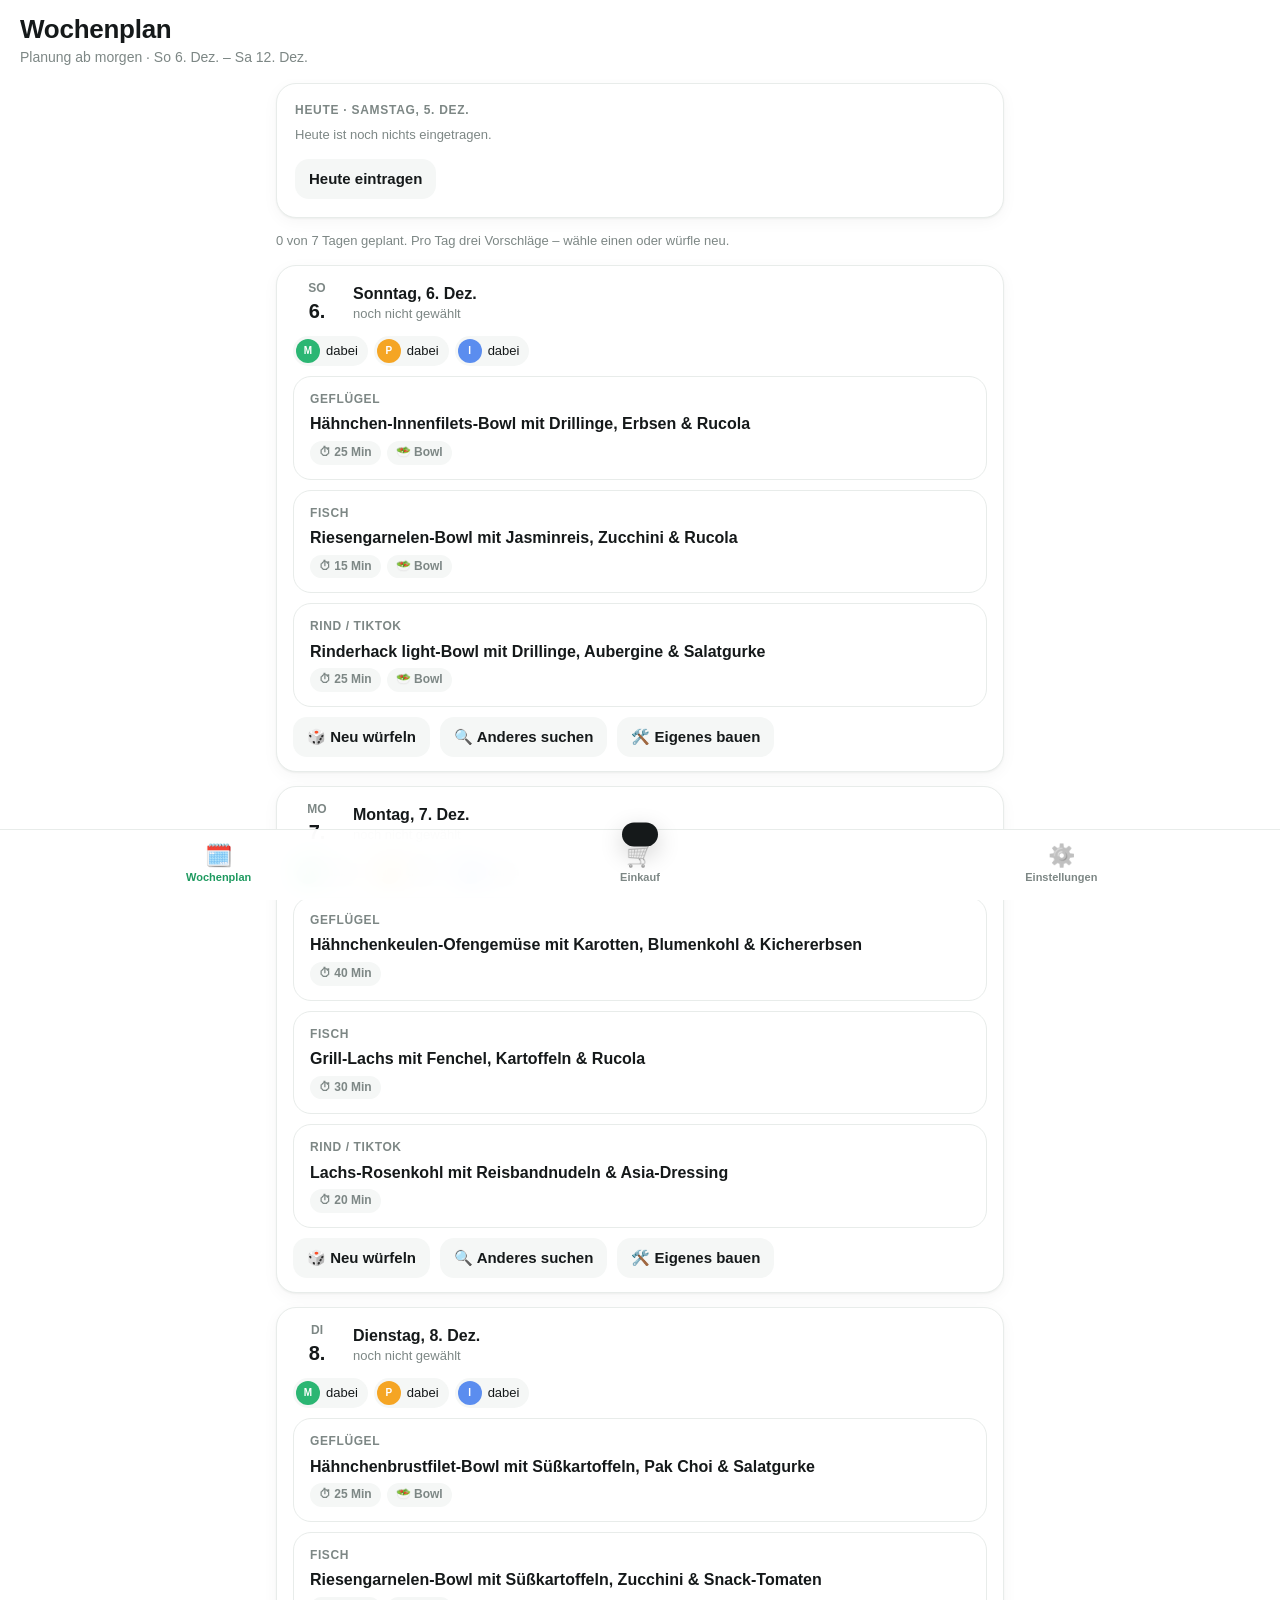
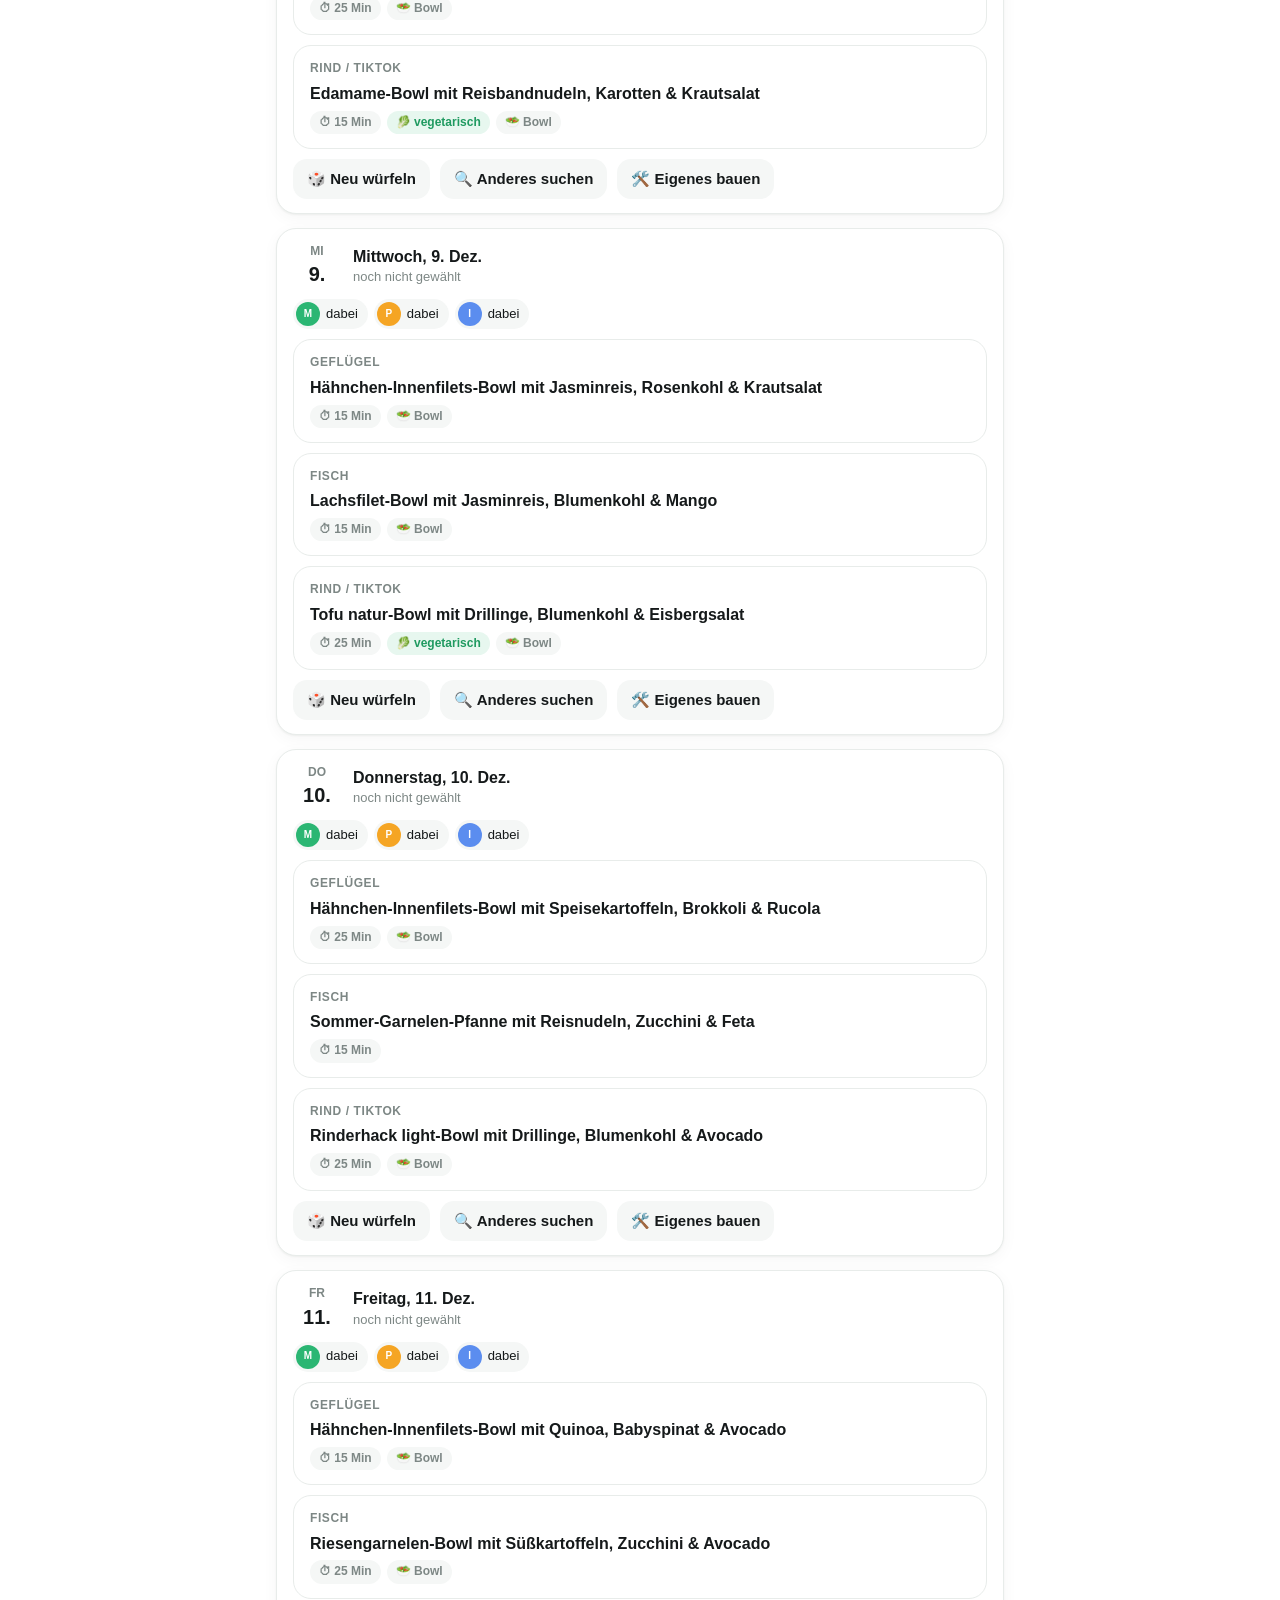
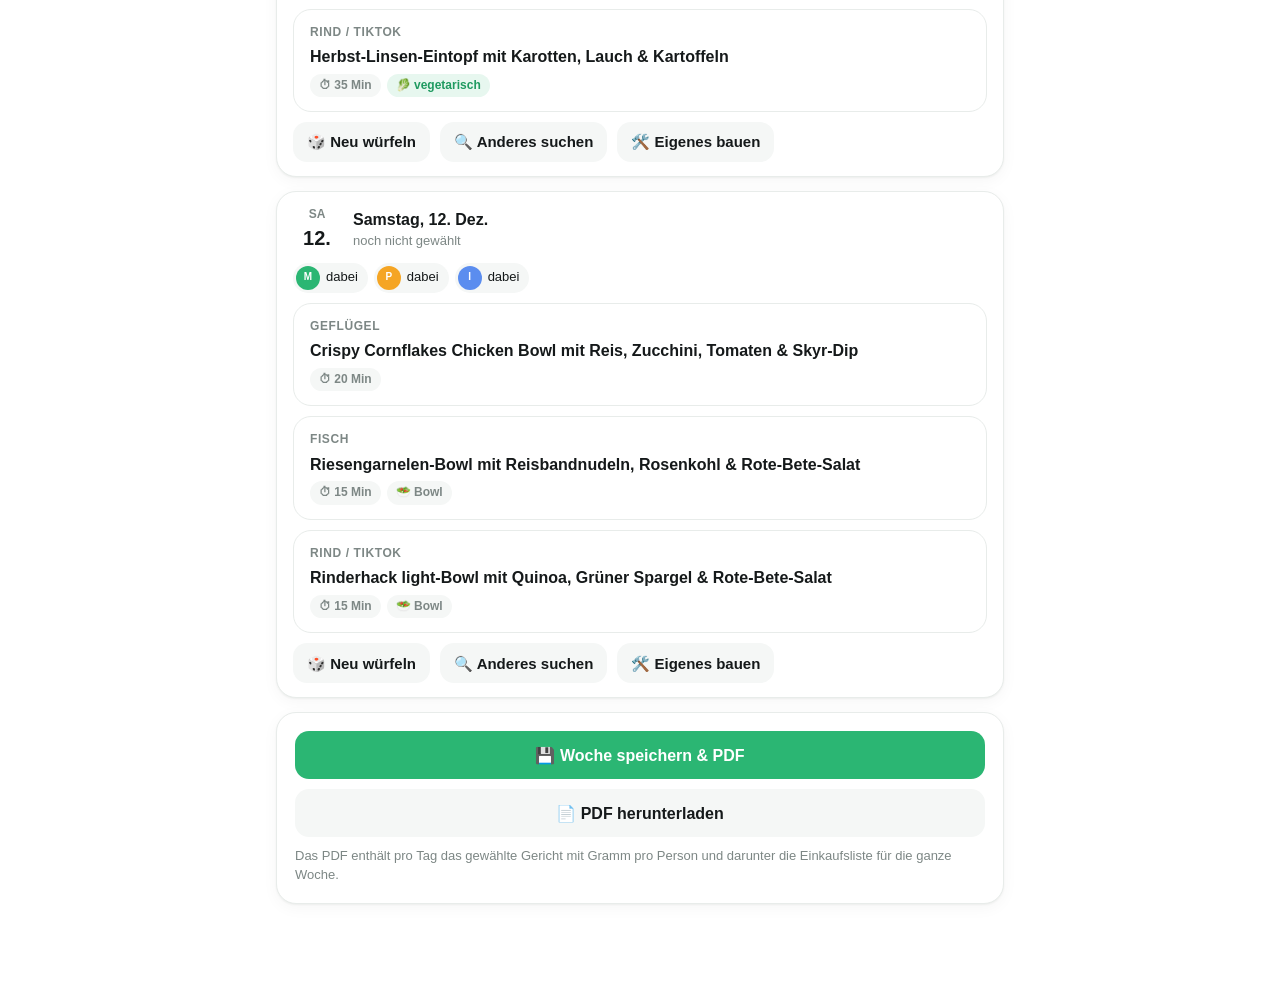
==== mensa-app-ipad.html @ 5693e2bc "Mensa High-Protein Wochenplan v6" ====
<!doctype html>
<html lang="de">
<head>
  <meta charset="utf-8">
  <meta name="viewport" content="width=device-width, initial-scale=1, viewport-fit=cover">
  <meta name="apple-mobile-web-app-capable" content="yes">
  <meta name="theme-color" content="#ffffff">
  <title>Mensa High-Protein</title>
  <style>
/* ==========================================================================
   styles.css – helles, ruhiges App-Design (Yazio-inspiriert)
   Weiß, viel Luft, grüner Akzent, Tab-Leiste unten.
   ========================================================================== */

:root {
  --bg: #ffffff;
  --card: #ffffff;
  --soft: #f5f7f6;
  --line: #e8ecea;
  --text: #15191a;
  --muted: #7d8785;
  --accent: #2bb673;
  --accent-dark: #1f9a60;
  --accent-soft: #e7f7ef;
  --orange: #f08a24;
  --orange-soft: #fff1e3;
  --danger: #e5484d;
  --radius: 20px;
  --shadow: 0 1px 2px rgba(20, 30, 25, 0.05), 0 4px 16px rgba(20, 30, 25, 0.04);
}

* { box-sizing: border-box; }

html, body { background: var(--bg); }
body {
  margin: 0;
  min-height: 100vh;
  color: var(--text);
  font-family: -apple-system, BlinkMacSystemFont, 'SF Pro Text', 'Segoe UI', Roboto, Helvetica, Arial, sans-serif;
  font-size: 16px;
  line-height: 1.45;
  -webkit-font-smoothing: antialiased;
  -webkit-tap-highlight-color: transparent;
}

h1, h2, h3 { margin: 0; line-height: 1.2; letter-spacing: -0.01em; }
h1 { font-size: 26px; font-weight: 700; }
h2 { font-size: 20px; font-weight: 650; }
h3 { font-size: 16px; font-weight: 650; }
p { margin: 0; }
ol.steps { padding-left: 22px; margin: 8px 0; }
ol.steps li { margin-bottom: 8px; }

.hidden { display: none !important; }
.muted { color: var(--muted); }
.small { font-size: 13px; }
.block { display: block; }
.mt { margin-top: 14px; }
.pad { padding: 14px 16px; }
.grow { flex: 1 1 auto; min-width: 0; }
.warn { color: var(--orange); font-size: 13px; display: block; margin-top: 6px; }
.hint { font-size: 13px; color: var(--muted); margin-top: 12px; }
.eyebrow {
  font-size: 12px;
  font-weight: 650;
  text-transform: uppercase;
  letter-spacing: 0.06em;
  color: var(--muted);
  margin: 0 0 6px;
}
.eyebrow.dept { margin: 18px 4px 8px; }
.label { display: block; font-size: 13px; font-weight: 600; color: var(--muted); margin: 14px 0 8px; }
.field { display: flex; flex-direction: column; gap: 6px; font-size: 14px; color: var(--muted); }

/* ----- Layout ----- */
#app { min-height: 100vh; display: flex; flex-direction: column; }

.topbar {
  position: sticky;
  top: 0;
  z-index: 20;
  display: flex;
  align-items: center;
  justify-content: space-between;
  gap: 12px;
  padding: calc(env(safe-area-inset-top, 0px) + 14px) 20px 12px;
  background: rgba(255, 255, 255, 0.92);
  backdrop-filter: saturate(1.4) blur(12px);
  -webkit-backdrop-filter: saturate(1.4) blur(12px);
}
.topbar-title p { font-size: 14px; color: var(--muted); margin-top: 2px; }
.topbar-actions { display: flex; align-items: center; gap: 6px; flex: 0 0 auto; }

.main {
  flex: 1;
  width: 100%;
  max-width: 760px;
  margin: 0 auto;
  padding: 4px 16px calc(96px + env(safe-area-inset-bottom, 0px));
}

.stack { display: flex; flex-direction: column; gap: 14px; }
.stack-sm { display: flex; flex-direction: column; gap: 8px; }
.row { display: flex; align-items: center; gap: 10px; }
.row.wrap { flex-wrap: wrap; }
.row.between { justify-content: space-between; }

.card {
  background: var(--card);
  border-radius: var(--radius);
  box-shadow: var(--shadow);
  padding: 18px;
  border: 1px solid var(--line);
}
.card.hero { background: linear-gradient(180deg, var(--accent-soft), #fff); border-color: transparent; }
.card.recipe {
  display: flex;
  flex-direction: column;
  gap: 8px;
  text-align: left;
  font: inherit;
  color: var(--text);
  cursor: pointer;
  width: 100%;
}
.card.recipe:active { transform: scale(0.99); }
.card.person { display: flex; flex-direction: column; gap: 10px; }
.list { padding: 0; overflow: hidden; }

.row-item {
  display: flex;
  align-items: center;
  gap: 12px;
  padding: 13px 16px;
  border-top: 1px solid var(--line);
  background: none;
  border-left: 0;
  border-right: 0;
  border-bottom: 0;
  font: inherit;
  color: var(--text);
  text-align: left;
  width: 100%;
  cursor: pointer;
}
.list > .row-item:first-child { border-top: 0; }
.row-item input[type="checkbox"] { width: 22px; height: 22px; accent-color: var(--accent); flex: 0 0 auto; }
.row-item.done .grow { opacity: 0.45; text-decoration: line-through; }
.row-item .pack { font-size: 14px; font-weight: 600; color: var(--accent-dark); white-space: nowrap; }

/* ----- Buttons ----- */
.btn {
  appearance: none;
  display: inline-flex;
  align-items: center;
  justify-content: center;
  gap: 8px;
  width: 100%;
  min-height: 48px;
  padding: 12px 18px;
  border-radius: 14px;
  border: 0;
  background: var(--soft);
  color: var(--text);
  font: inherit;
  font-weight: 600;
  cursor: pointer;
}
.btn:active { transform: scale(0.98); }
.btn:disabled { opacity: 0.4; cursor: default; }
.btn.primary { background: var(--accent); color: #fff; }
.btn.primary.dark { background: var(--text); }
.btn.ghost { background: transparent; border: 1px dashed #cfd8d4; color: var(--muted); font-weight: 500; }
.btn.danger-soft { background: #fdecec; color: var(--danger); }
.btn.small-btn { width: auto; min-height: 40px; padding: 8px 14px; font-size: 15px; }
.file-btn { cursor: pointer; }

.icon, .round, .pill-btn, .step, .seg, .chip, .link {
  appearance: none;
  font: inherit;
  cursor: pointer;
}
.icon {
  width: 40px;
  height: 40px;
  border-radius: 50%;
  border: 0;
  background: var(--soft);
  color: var(--text);
  font-size: 22px;
  line-height: 1;
}
.pill-btn {
  border: 0;
  height: 40px;
  padding: 0 14px;
  border-radius: 20px;
  background: var(--accent-soft);
  color: var(--accent-dark);
  font-weight: 600;
  font-size: 14px;
  white-space: nowrap;
}
.round {
  width: 44px;
  height: 44px;
  border-radius: 50%;
  border: 0;
  background: var(--accent-soft);
  font-size: 20px;
  flex: 0 0 auto;
}
.round:disabled { opacity: 0.35; }
.link { background: none; border: 0; color: var(--muted); font-size: 14px; padding: 4px 6px; }
.link.danger { color: var(--danger); }

.step {
  width: 34px;
  height: 34px;
  border-radius: 50%;
  border: 0;
  background: var(--soft);
  font-size: 18px;
  color: var(--text);
  flex: 0 0 auto;
}
.g-input { width: 92px; text-align: right; padding: 8px 10px; }

.input {
  width: 100%;
  min-height: 46px;
  padding: 10px 14px;
  border-radius: 14px;
  border: 1px solid var(--line);
  background: var(--soft);
  color: var(--text);
  font: inherit;
  font-size: 16px;
}
.input:focus { outline: 2px solid var(--accent); outline-offset: 0; background: #fff; }
select.input { appearance: auto; }
textarea.input { resize: vertical; }
.input[type="number"] { font-variant-numeric: tabular-nums; }

/* ----- Tags & Chips ----- */
.tags { display: flex; flex-wrap: wrap; gap: 6px; }
.tag {
  display: inline-flex;
  align-items: center;
  padding: 3px 9px;
  border-radius: 999px;
  background: var(--soft);
  color: var(--muted);
  font-size: 12px;
  font-weight: 600;
}
.tag.green { background: var(--accent-soft); color: var(--accent-dark); }
.tag.orange { background: var(--orange-soft); color: #b8640e; }

.chips { display: flex; flex-wrap: wrap; gap: 8px; }
.chip {
  border: 0;
  padding: 8px 13px;
  border-radius: 999px;
  background: var(--soft);
  color: var(--text);
  font-size: 14px;
  font-weight: 500;
}
.chip.on { background: var(--text); color: #fff; }
.chip.nogo.on { background: var(--danger); }
.chip:disabled { opacity: 0.4; }

.seg-group { display: inline-flex; background: var(--soft); border-radius: 12px; padding: 3px; flex-wrap: wrap; gap: 3px; }
.seg {
  border: 0;
  padding: 8px 12px;
  border-radius: 9px;
  background: transparent;
  color: var(--muted);
  font-size: 14px;
  font-weight: 600;
}
.seg.on { background: #fff; color: var(--text); box-shadow: 0 1px 3px rgba(0, 0, 0, 0.1); }
.seg:disabled { opacity: 0.4; }

/* ----- Tagesstreifen ----- */
.dstrip { display: flex; gap: 8px; overflow-x: auto; padding: 2px 2px 6px; scrollbar-width: none; }
.dstrip::-webkit-scrollbar { display: none; }
.dpill {
  flex: 1 0 auto;
  min-width: 52px;
  display: flex;
  flex-direction: column;
  align-items: center;
  gap: 2px;
  padding: 10px 6px;
  border-radius: 16px;
  border: 1px solid var(--line);
  background: #fff;
  color: var(--muted);
  font: inherit;
  cursor: pointer;
}
.dpill span { font-size: 12px; font-weight: 600; text-transform: uppercase; }
.dpill b { font-size: 20px; color: var(--text); font-weight: 650; }
.dpill.on { background: var(--accent); border-color: var(--accent); color: #fff; }
.dpill.on b, .dpill.on span { color: #fff; }

/* ----- Personen-Avatare ----- */
.avatars { display: flex; gap: 10px; flex-wrap: wrap; margin-top: 14px; }
.avatar {
  display: flex;
  align-items: center;
  gap: 10px;
  padding: 6px 12px 6px 6px;
  border-radius: 999px;
  background: var(--soft);
  border: 1px solid transparent;
  font: inherit;
  color: var(--text);
  cursor: pointer;
}
.avatar .av { background: var(--c); }
.avatar .av-name { font-weight: 600; font-size: 14px; }
.avatar .av-state { font-size: 12px; color: var(--accent-dark); }
.avatar.off { background: #fff; border: 1px dashed #cfd8d4; }
.avatar.off .av { background: #cfd8d4 !important; }
.avatar.off .av-name { text-decoration: line-through; color: var(--muted); }
.avatar.off .av-state { color: var(--danger); }
.av {
  width: 30px;
  height: 30px;
  border-radius: 50%;
  display: inline-flex;
  align-items: center;
  justify-content: center;
  color: #fff;
  font-size: 12px;
  font-weight: 700;
  flex: 0 0 auto;
}
.av.big { width: 46px; height: 46px; font-size: 16px; background: var(--c); }

/* ----- Mahlzeiten ----- */
.meals { display: flex; flex-direction: column; gap: 10px; }
.meal {
  position: relative;
  display: flex;
  align-items: stretch;
  border-radius: 18px;
  border: 1.5px solid var(--line);
  background: #fff;
  overflow: hidden;
}
.meal.sel { border-color: var(--accent); background: var(--accent-soft); }
.meal-main {
  flex: 1;
  min-width: 0;
  display: flex;
  flex-direction: column;
  gap: 6px;
  padding: 14px 16px;
  border: 0;
  background: transparent;
  text-align: left;
  font: inherit;
  color: var(--text);
  cursor: pointer;
}
.meal-main:disabled { cursor: default; }
.meal-info {
  width: 48px;
  border: 0;
  background: transparent;
  color: var(--muted);
  font-size: 26px;
  flex: 0 0 auto;
}
.meal .check {
  position: absolute;
  top: 12px;
  right: 56px;
  width: 24px;
  height: 24px;
  border-radius: 50%;
  background: var(--accent);
  color: #fff;
  font-size: 14px;
  font-weight: 700;
  display: flex;
  align-items: center;
  justify-content: center;
}
.slot { font-size: 12px; font-weight: 650; text-transform: uppercase; letter-spacing: 0.05em; color: var(--muted); }
.meal.sel .slot { color: var(--accent-dark); }
.meal-title { font-size: 16px; font-weight: 600; line-height: 1.3; }
.recipe .meal-title { font-size: 17px; }

/* ----- Fortschritt ----- */
.progress-head { display: flex; justify-content: space-between; align-items: baseline; gap: 10px; margin-top: 18px; font-size: 14px; }
.progress-head b { font-size: 15px; }
.bar { height: 8px; border-radius: 999px; background: var(--soft); overflow: hidden; margin-top: 8px; }
.bar span { display: block; height: 100%; background: var(--accent); border-radius: 999px; transition: width 0.3s ease; }

/* ----- Tabellen ----- */
.table-wrap { overflow-x: auto; -webkit-overflow-scrolling: touch; }
table { border-collapse: collapse; width: 100%; font-size: 14px; }
table.plain th, table.plain td { text-align: left; padding: 9px 8px; border-bottom: 1px solid var(--line); }
table.plain thead th { color: var(--muted); font-weight: 600; font-size: 12px; text-transform: uppercase; }
table.plate { min-width: 640px; }
table.plate th, table.plate td { border-bottom: 1px solid var(--line); padding: 9px 8px; vertical-align: top; text-align: left; font-size: 13px; }
table.plate thead th { color: var(--muted); font-weight: 600; font-size: 12px; text-transform: uppercase; }
table.plate tbody th { white-space: nowrap; }

/* ----- Tab-Leiste ----- */
.tabbar {
  position: fixed;
  left: 0;
  right: 0;
  bottom: 0;
  z-index: 30;
  display: flex;
  justify-content: space-around;
  padding: 8px 8px calc(8px + env(safe-area-inset-bottom, 0px));
  background: rgba(255, 255, 255, 0.94);
  backdrop-filter: saturate(1.4) blur(14px);
  -webkit-backdrop-filter: saturate(1.4) blur(14px);
  border-top: 1px solid var(--line);
}
.tabbtn {
  flex: 1;
  max-width: 150px;
  display: flex;
  flex-direction: column;
  align-items: center;
  gap: 2px;
  padding: 6px 4px;
  border: 0;
  background: none;
  color: var(--muted);
  font: inherit;
  font-size: 11px;
  font-weight: 600;
  cursor: pointer;
}
.tabbtn span { font-size: 22px; line-height: 1.1; filter: grayscale(1); opacity: 0.7; }
.tabbtn.active { color: var(--accent-dark); }
.tabbtn.active span { filter: none; opacity: 1; }

/* ----- Modal ----- */
.modal {
  position: fixed;
  inset: 0;
  z-index: 50;
  display: flex;
  align-items: flex-end;
  justify-content: center;
  background: rgba(15, 20, 18, 0.35);
  overflow-y: auto;
}
.modal-box {
  width: 100%;
  max-width: 760px;
  max-height: 92vh;
  overflow-y: auto;
  background: #fff;
  border-radius: 24px 24px 0 0;
  padding: 20px 18px calc(24px + env(safe-area-inset-bottom, 0px));
  box-shadow: 0 -8px 40px rgba(0, 0, 0, 0.15);
}
@media (min-width: 700px) {
  .modal { align-items: center; }
  .modal-box { border-radius: 24px; max-height: 88vh; }
}
.modal-head { display: flex; justify-content: space-between; align-items: center; gap: 12px; margin-bottom: 12px; }
.form { display: flex; flex-direction: column; gap: 14px; }
.form .check { display: flex; align-items: center; gap: 10px; font-size: 15px; }
.form .check input { width: 20px; height: 20px; accent-color: var(--accent); }
.grid2 { display: grid; grid-template-columns: 1fr 1fr; gap: 12px; }
.vault-grid { display: flex; flex-direction: column; gap: 10px; }
.person .name { font-weight: 600; font-size: 17px; }
.file-btn input { display: none; }

/* ----- v5: Wochenplan ----- */
.actions { display: flex; flex-direction: column; gap: 10px; }
.dayrow { padding: 14px 16px; display: flex; flex-direction: column; gap: 10px; }
.dayrow.empty { border-style: dashed; background: #fbfcfb; }
.dayhead { display: flex; align-items: center; gap: 12px; }
.daydate { width: 48px; flex: 0 0 auto; display: flex; flex-direction: column; align-items: center; }
.dshort { font-size: 12px; font-weight: 650; text-transform: uppercase; color: var(--muted); }
.daydate b { font-size: 20px; }
.meal-pick { flex: 1; min-width: 0; display: flex; flex-direction: column; gap: 3px; padding: 6px 0; border: 0; background: none; text-align: left; font: inherit; color: var(--text); cursor: pointer; }
.pchips { display: flex; flex-wrap: wrap; gap: 6px; }
.pchip { display: inline-flex; align-items: center; gap: 6px; padding: 3px 10px 3px 3px; border-radius: 999px; border: 0; background: var(--soft); font: inherit; font-size: 13px; color: var(--text); cursor: pointer; }
.pchip .av { background: var(--c); width: 24px; height: 24px; font-size: 10px; }
.pchip.off { background: #fff; border: 1px dashed #cfd8d4; color: var(--danger); text-decoration: line-through; }
.pchip.off .av { background: #cfd8d4; }
.icon.ghost { background: transparent; width: 34px; height: 34px; font-size: 16px; color: var(--muted); }
.warn-inline { color: var(--orange); font-size: 13px; }
.linklike { background: none; border: 0; text-align: left; font: inherit; color: var(--text); padding: 0; cursor: pointer; }
.row-item .linklike { flex: 1; }

/* ----- Toast ----- */
.toast {
  position: fixed;
  left: 50%;
  bottom: calc(92px + env(safe-area-inset-bottom, 0px));
  transform: translate(-50%, 160%);
  transition: transform 0.3s ease;
  background: var(--text);
  color: #fff;
  padding: 12px 18px;
  border-radius: 14px;
  font-size: 14px;
  font-weight: 500;
  z-index: 60;
  max-width: 90vw;
  text-align: center;
  box-shadow: 0 8px 24px rgba(0, 0, 0, 0.2);
}
.toast.show { transform: translate(-50%, 0); }

/* ----- Druckbereich (Bildschirm: versteckt) ----- */
#print-root { display: none; }

@media (max-width: 480px) {
  .topbar h1 { font-size: 22px; }
  .grid2 { grid-template-columns: 1fr; }
}

/* ==========================================================================
   DRUCK: Seite 1 = fixierter Plan (nur gewählte Gerichte) · Seite 2 = Einkauf
   ========================================================================== */
@media print {
  @page { size: A4 landscape; margin: 10mm; }
  html, body { background: #fff !important; color: #000 !important; }
  #app, #modal, #toast { display: none !important; }
  #print-root { display: block !important; color: #000; font-size: 10pt; }

  .print-page { break-after: page; page-break-after: always; }
  .print-page:last-child { break-after: auto; page-break-after: auto; }
  .print-page h1 { font-size: 15pt; margin: 0 0 4px; }
  .print-page h3 { font-size: 11pt; margin: 10px 0 4px; border-bottom: 1px solid #999; }
  .print-page .small { font-size: 8.5pt; }

  .print-table { width: 100%; border-collapse: collapse; font-size: 8pt; table-layout: fixed; margin-top: 6px; }
  .print-table th, .print-table td {
    border: 1px solid #888;
    padding: 4px 5px;
    vertical-align: top;
    text-align: left;
    color: #000;
    background: #fff;
    word-wrap: break-word;
  }
  .print-table thead th { background: #eee !important; }
  .print-table td.off { color: #666; font-style: italic; }

  .print-list { list-style: none; padding: 0; margin: 0; columns: 2; column-gap: 10mm; font-size: 10pt; }
  .print-list li { break-inside: avoid; margin-bottom: 5px; }
  .print-box {
    display: inline-block;
    width: 10px;
    height: 10px;
    border: 1.5px solid #000;
    margin-right: 6px;
    vertical-align: -1px;
  }
}

</style>
</head>
<body>

  <div id="app">
    <header class="topbar">
      <div class="topbar-title">
        <h1 id="topbar-title">Wochenplan</h1>
        <p id="topbar-sub"></p>
      </div>
    </header>

    <main id="view" class="main"></main>

    <nav class="tabbar" aria-label="Hauptnavigation">
      <button class="tabbtn" data-action="tab" data-value="plan" data-tab-btn="plan"><span>🗓️</span>Wochenplan</button>
      <button class="tabbtn" data-action="tab" data-value="einkauf" data-tab-btn="einkauf"><span>🛒</span>Einkauf</button>
      <button class="tabbtn" data-action="tab" data-value="mehr" data-tab-btn="mehr"><span>⚙️</span>Einstellungen</button>
    </nav>
  </div>

  <div id="modal" class="modal hidden" role="dialog" aria-modal="true" aria-labelledby="modal-title">
    <div class="modal-box">
      <div class="modal-head">
        <h2 id="modal-title"></h2>
        <button class="icon" data-action="closeModal" aria-label="Schließen">✕</button>
      </div>
      <div id="modal-body"></div>
    </div>
  </div>

  <div id="toast" class="toast" role="status" aria-live="polite"></div>

  <!-- Druckbereich: nur beim Drucken sichtbar -->
  <div id="print-root"></div>

              <script>
/* ==========================================================================
   lidl_catalog.js – Lidl-Einzelprodukte
   Nährwerte pro 100 g (roh bzw. trocken). Packungsgrößen = echte Lidl-Gebinde.
   Felder: id, name, brand, dept, season, roles, tags, kcal, protein, carbs, fat,
           packG (Packungsgröße in g), packLabel (Anzeige auf der Einkaufsliste)
   roles: welche Bausteine das Produkt im Baukasten einnehmen kann
          (protein | carb | veggie | salad | extra)
   tags:  Allergen-/Vorlieben-Merkmale (huhn, rind, fisch, lachs, garnele,
          schwein, vegetarisch, pilze, scharf, weizen)
   ========================================================================== */

const SEASON_TAGS = {
  herbst_winter: 'Herbst / Winter',
  fruehling_sommer: 'Frühling / Sommer',
  ganzjaehrig: 'Ganzjährig'
};

/* Laufweg im Lidl-Markt – bestimmt die Sortierung der Einkaufsliste */
const DEPARTMENTS = [
  { key: 'obst', label: 'Obst, Gemüse, Kürbis & Salate', order: 1 },
  { key: 'fleisch', label: 'Frischfleisch & Fisch', order: 2 },
  { key: 'kuehl', label: 'Kühlregal (Milbona / Chef Select)', order: 3 },
  { key: 'trocken', label: 'Trockensortiment (Golden Sun)', order: 4 },
  { key: 'tk', label: 'Tiefkühltruhe (Freshona)', order: 5 },
  { key: 'backshop', label: 'Backshop & Brot', order: 6 },
  { key: 'extra', label: 'Eigene Zusatzwünsche', order: 7 }
];

function lidlItem(id, name, brand, dept, season, roles, tags, kcal, protein, carbs, fat, packG, packLabel) {
  return { id, name, brand, dept, season, roles, tags, kcal, protein, carbs, fat, packG, packLabel };
}

const LIDL_CATALOG = [
  /* ---------- Frischfleisch & Fisch ---------- */
  lidlItem('huhn_innen', 'Hähnchen-Innenfilets', 'Metzgerfrisch', 'fleisch', 'ganzjaehrig', ['protein'], ['huhn'], 110, 23, 0, 1.5, 600, '600 g Metzgerfrisch'),
  lidlItem('huhn_brust', 'Hähnchenbrustfilet', 'Metzgerfrisch', 'fleisch', 'ganzjaehrig', ['protein'], ['huhn'], 105, 23.5, 0, 1, 600, '600 g Metzgerfrisch'),
  lidlItem('cornflakes_chicken', 'Crispy Cornflakes Chicken', 'Metzgerfrisch', 'fleisch', 'ganzjaehrig', ['protein'], ['huhn', 'weizen'], 190, 18, 17, 7, 400, '400 g Cornflakes Chicken'),
  lidlItem('lachs', 'Lachsfilet (MSC)', 'Ocean Sea', 'fleisch', 'ganzjaehrig', ['protein'], ['fisch', 'lachs'], 180, 20, 0, 11, 250, '250 g Ocean Sea Lachs'),
  lidlItem('garnele', 'Riesengarnelen (roh, ohne Schale)', 'Ocean Sea', 'fleisch', 'ganzjaehrig', ['protein', 'extra'], ['fisch', 'garnele'], 90, 20, 0.5, 1, 250, '250 g Ocean Sea Garnelen'),
  lidlItem('hack', 'Rinderhack light (5 % Fett)', 'Metzgerfrisch', 'fleisch', 'ganzjaehrig', ['protein'], ['rind'], 130, 21, 0, 5, 500, '500 g Rinderhack light'),
  lidlItem('schwein', 'Schweinefilet', 'Metzgerfrisch', 'fleisch', 'ganzjaehrig', ['protein'], ['schwein'], 120, 21, 0.3, 3.5, 500, '500 g Schweinefilet'),

  /* ---------- Kühlregal ---------- */
  lidlItem('skyr', 'Skyr Natur', 'Milbona', 'kuehl', 'ganzjaehrig', ['protein', 'extra'], ['vegetarisch'], 63, 11, 4, 0.2, 500, '500 g Milbona Skyr'),
  lidlItem('huettenkaese', 'Hüttenkäse', 'Milbona', 'kuehl', 'ganzjaehrig', ['protein', 'extra'], ['vegetarisch'], 98, 11.5, 3.4, 4.3, 200, '200 g Milbona Hüttenkäse'),
  lidlItem('feta', 'Feta light', 'Milbona', 'kuehl', 'ganzjaehrig', ['extra'], ['vegetarisch'], 170, 15, 3, 13, 200, '200 g Milbona Feta light'),
  lidlItem('gnocchi', 'Gnocchi', 'Chef Select', 'kuehl', 'ganzjaehrig', ['carb'], ['weizen'], 150, 4, 30, 1, 500, '500 g Chef Select Gnocchi'),

  /* ---------- Trockensortiment ---------- */
  lidlItem('linsen', 'Rote Linsen (trocken)', 'Golden Sun', 'trocken', 'ganzjaehrig', ['protein'], ['vegetarisch'], 340, 24, 50, 1.5, 500, '500 g Golden Sun Linsen'),
  lidlItem('reis', 'Jasminreis (trocken)', 'Golden Sun', 'trocken', 'ganzjaehrig', ['carb'], [], 350, 7, 78, 0.6, 500, '500 g Golden Sun Jasminreis'),
  lidlItem('reisnudeln', 'Reisbandnudeln (trocken)', 'Golden Sun', 'trocken', 'ganzjaehrig', ['carb'], [], 360, 6, 80, 1, 400, '400 g Golden Sun Reisbandnudeln'),
  lidlItem('kokosmilch', 'Kokosmilch', 'Golden Sun', 'trocken', 'ganzjaehrig', ['extra'], [], 190, 2, 3, 19, 400, '400 ml Golden Sun Kokosmilch'),
  lidlItem('currypaste', 'Rote Currypaste', 'Golden Sun', 'trocken', 'ganzjaehrig', ['extra'], ['scharf'], 130, 2, 8, 9, 70, '70 g Rote Currypaste'),

  /* ---------- Obst, Gemüse, Kürbis & Salate ---------- */
  lidlItem('kartoffel', 'Speisekartoffeln (festkochend)', '', 'obst', 'ganzjaehrig', ['carb'], [], 75, 2, 15, 0.1, 1000, '1 kg Speisekartoffeln'),
  lidlItem('drillinge', 'Drillinge', '', 'obst', 'ganzjaehrig', ['carb'], [], 75, 2, 15, 0.1, 750, '750 g Drillinge'),
  lidlItem('suesskartoffel', 'Süßkartoffeln', '', 'obst', 'ganzjaehrig', ['carb'], [], 86, 1.6, 20, 0.1, 1000, '1 kg Süßkartoffeln'),
  lidlItem('kuerbis_hokkaido', 'Hokkaido-Kürbis (ungeschält)', '', 'obst', 'herbst_winter', ['carb', 'veggie'], [], 26, 1, 6, 0.1, 1000, '1 kg Hokkaido-Kürbis'),
  lidlItem('butternut', 'Butternut-Kürbis', '', 'obst', 'herbst_winter', ['carb', 'veggie'], [], 45, 1, 11, 0.1, 1000, '1 kg Butternut-Kürbis'),
  lidlItem('spinat', 'Babyspinat', '', 'obst', 'ganzjaehrig', ['veggie'], [], 23, 2.9, 3.6, 0.4, 200, '200 g Babyspinat'),
  lidlItem('spitzkohl', 'Spitzkohl', '', 'obst', 'herbst_winter', ['veggie'], [], 25, 1.3, 6, 0.1, 1000, '1 kg Spitzkohl'),
  lidlItem('rosenkohl', 'Rosenkohl', '', 'obst', 'herbst_winter', ['veggie'], [], 43, 3.4, 9, 0.3, 500, '500 g Rosenkohl'),
  lidlItem('zucchini', 'Zucchini', '', 'obst', 'fruehling_sommer', ['veggie'], [], 17, 1.2, 3, 0.3, 500, '500 g Zucchini'),
  lidlItem('spargel', 'Grüner Spargel', '', 'obst', 'fruehling_sommer', ['veggie'], [], 20, 2.2, 3.9, 0.1, 500, '500 g grüner Spargel'),
  lidlItem('paprika', 'Paprika (bunt)', '', 'obst', 'fruehling_sommer', ['veggie'], [], 31, 1, 6, 0.3, 500, '500 g Paprika'),
  lidlItem('champignons', 'Champignons', '', 'obst', 'ganzjaehrig', ['extra'], ['pilze'], 22, 3.1, 0.3, 0.3, 250, '250 g Champignons'),
  lidlItem('feldsalat', 'Feldsalat', '', 'obst', 'herbst_winter', ['salad'], [], 21, 2, 2, 0.4, 100, '100 g Feldsalat'),
  lidlItem('rote_bete', 'Rote-Bete-Salat', 'Chef Select', 'obst', 'herbst_winter', ['salad'], [], 60, 1.5, 11, 1.5, 330, '330 g Chef Select Rote Bete'),
  lidlItem('krautsalat', 'Krautsalat', 'Chef Select', 'obst', 'herbst_winter', ['salad'], [], 80, 1, 8, 5, 500, '500 g Chef Select Krautsalat'),
  lidlItem('gurkensalat', 'Gurkensalat', 'Chef Select', 'obst', 'ganzjaehrig', ['salad'], [], 50, 1, 4, 3, 300, '300 g Chef Select Gurkensalat'),
  lidlItem('eisberg', 'Eisbergsalat', '', 'obst', 'fruehling_sommer', ['salad'], [], 14, 0.9, 2, 0.2, 350, '1 Kopf Eisbergsalat'),
  lidlItem('tomaten', 'Snack-Tomaten', '', 'obst', 'fruehling_sommer', ['salad'], [], 18, 0.9, 3.9, 0.2, 500, '500 g Snack-Tomaten'),

  /* ---------- Tiefkühltruhe ---------- */
  lidlItem('brokkoli', 'Brokkoli (TK-Röschen)', 'Freshona', 'tk', 'ganzjaehrig', ['veggie'], [], 34, 2.8, 7, 0.4, 400, '400 g Freshona Brokkoli'),
  lidlItem('bohnen', 'Prinzessbohnen (TK)', 'Freshona', 'tk', 'ganzjaehrig', ['veggie'], [], 31, 1.8, 7, 0.1, 400, '400 g Freshona Prinzessbohnen'),
  lidlItem('asia_tk', 'Asia-Gemüse-Mix (TK)', 'Freshona', 'tk', 'ganzjaehrig', ['veggie'], [], 35, 2.5, 6, 0.3, 400, '400 g Freshona Asia-Mix')
];

const CATALOG_BY_ID = Object.fromEntries(LIDL_CATALOG.map(item => [item.id, item]));

;
/* ==========================================================================
   lidl_catalog_extra.js – erweitert den Lidl-Katalog um Gemüse, Obst,
   Milchprodukte, Dosenware, Pasta, Wraps und Saucen.
   Nährwerte pro 100 g (ca.-Richtwerte, bitte am Etikett prüfen).
   Lädt NACH lidl_catalog.js.
   ========================================================================== */

const LIDL_CATALOG_EXTRA = [
  /* ---------- Obst, Gemüse & Salate ---------- */
  lidlItem('karotten', 'Karotten', '', 'obst', 'ganzjaehrig', ['veggie'], [], 41, 0.9, 9.6, 0.2, 1000, '1 kg Karotten'),
  lidlItem('blumenkohl', 'Blumenkohl', '', 'obst', 'herbst_winter', ['veggie'], [], 25, 1.9, 5, 0.3, 600, 'Kopf Blumenkohl (ca. 600 g)'),
  lidlItem('lauch', 'Lauch', '', 'obst', 'herbst_winter', ['veggie'], [], 31, 1.5, 7, 0.3, 500, '500 g Lauch'),
  lidlItem('zwiebeln', 'Zwiebeln', '', 'obst', 'ganzjaehrig', ['extra'], [], 40, 1.1, 9, 0.1, 1000, '1 kg Zwiebeln'),
  lidlItem('knoblauch', 'Knoblauch', '', 'obst', 'ganzjaehrig', ['extra'], [], 149, 6, 33, 0.5, 50, '1 Knolle Knoblauch'),
  lidlItem('aubergine', 'Aubergine', '', 'obst', 'fruehling_sommer', ['veggie'], [], 25, 1, 6, 0.2, 400, '400 g Aubergine'),
  lidlItem('fenchel', 'Fenchelknolle', '', 'obst', 'herbst_winter', ['veggie'], [], 31, 1.2, 7, 0.2, 400, '1 Fenchelknolle (ca. 400 g)'),
  lidlItem('rucola', 'Rucola', '', 'obst', 'fruehling_sommer', ['salad'], [], 25, 2.6, 3.7, 0.7, 75, '75 g Rucola'),
  lidlItem('avocado', 'Avocado', '', 'obst', 'ganzjaehrig', ['salad'], [], 160, 2, 9, 15, 180, '1 Avocado (ca. 180 g)'),
  lidlItem('gurke', 'Salatgurke', '', 'obst', 'fruehling_sommer', ['salad', 'veggie'], [], 15, 0.7, 3.6, 0.1, 350, '1 Salatgurke (ca. 350 g)'),
  lidlItem('radieschen', 'Radieschen', '', 'obst', 'fruehling_sommer', ['veggie', 'salad'], [], 16, 0.7, 3.4, 0.1, 200, '200 g Radieschen'),
  lidlItem('kohlrabi', 'Kohlrabi', '', 'obst', 'herbst_winter', ['veggie'], [], 27, 1.7, 6.2, 0.1, 500, '500 g Kohlrabi'),
  lidlItem('pak_choi', 'Pak Choi', '', 'obst', 'ganzjaehrig', ['veggie', 'salad'], [], 13, 1.5, 2.2, 0.2, 250, '250 g Pak Choi'),
  lidlItem('sojasprossen', 'Sojasprossen', '', 'obst', 'ganzjaehrig', ['veggie'], [], 30, 3, 6, 0.2, 200, '200 g Sojasprossen'),
  lidlItem('mango', 'Mango', '', 'obst', 'fruehling_sommer', ['salad', 'extra'], [], 60, 0.8, 15, 0.4, 500, '500 g Mango'),
  lidlItem('apfel', 'Äpfel', '', 'obst', 'herbst_winter', ['extra'], [], 52, 0.3, 14, 0.2, 1000, '1 kg Äpfel'),
  lidlItem('banane', 'Bananen', '', 'obst', 'ganzjaehrig', ['extra'], [], 89, 1.1, 23, 0.3, 1000, '1 kg Bananen'),
  lidlItem('heidelbeeren', 'Heidelbeeren', '', 'obst', 'fruehling_sommer', ['extra'], [], 57, 0.7, 14, 0.3, 250, '250 g Heidelbeeren'),
  lidlItem('erdbeeren', 'Erdbeeren', '', 'obst', 'fruehling_sommer', ['extra'], [], 32, 0.7, 7.7, 0.3, 500, '500 g Erdbeeren'),

  /* ---------- Frischfleisch & Fisch ---------- */
  lidlItem('putenbrust', 'Putenbrustfilet', 'Metzgerfrisch', 'fleisch', 'ganzjaehrig', ['protein'], ['huhn'], 105, 24, 0, 1, 500, '500 g Metzgerfrisch Putenbrust'),
  lidlItem('haehnchen_keule', 'Hähnchenkeulen (ohne Haut)', 'Metzgerfrisch', 'fleisch', 'ganzjaehrig', ['protein'], ['huhn'], 120, 19, 0, 5, 1000, '1 kg Metzgerfrisch Keulen'),
  lidlItem('rinder_steak', 'Rinderhüftsteak', 'Metzgerfrisch', 'fleisch', 'ganzjaehrig', ['protein'], ['rind'], 140, 22, 0, 5.5, 300, '300 g Rinderhüftsteak'),
  lidlItem('seelachs', 'Seelachsfilet', 'Ocean Sea', 'fleisch', 'ganzjaehrig', ['protein'], ['fisch'], 90, 19, 0, 1.2, 300, '300 g Ocean Sea Seelachs'),

  /* ---------- Kühlregal ---------- */
  lidlItem('quark', 'Magerquark', 'Milbona', 'kuehl', 'ganzjaehrig', ['protein', 'extra'], ['vegetarisch'], 67, 12, 4, 0.2, 500, '500 g Milbona Magerquark'),
  lidlItem('mozzarella_light', 'Mozzarella light', 'Milbona', 'kuehl', 'ganzjaehrig', ['extra'], ['vegetarisch'], 170, 22, 1, 9, 125, '125 g Mozzarella light'),
  lidlItem('frischkaese_light', 'Frischkäse light', 'Milbona', 'kuehl', 'ganzjaehrig', ['extra'], ['vegetarisch'], 110, 9, 4, 8, 200, '200 g Frischkäse light'),
  lidlItem('schmand_light', 'Schmand light', 'Milbona', 'kuehl', 'ganzjaehrig', ['extra'], ['vegetarisch'], 120, 4, 4, 11, 200, '200 g Schmand light'),
  lidlItem('eier', 'Eier (Bodenhaltung)', '', 'kuehl', 'ganzjaehrig', ['protein'], ['vegetarisch'], 143, 12.6, 0.7, 9.5, 630, '10 Eier (ca. 630 g)'),
  lidlItem('parmesan', 'Parmesan (gerieben)', 'Deluxe', 'kuehl', 'ganzjaehrig', ['extra'], ['vegetarisch'], 392, 36, 0, 27, 150, '150 g Parmesan'),
  lidlItem('tofu', 'Tofu natur', 'Vantastic', 'kuehl', 'ganzjaehrig', ['protein'], ['vegetarisch'], 76, 8, 1, 4.8, 200, '200 g Tofu natur'),

  /* ---------- Tiefkühltruhe ---------- */
  lidlItem('edamame', 'Edamame (TK)', 'Freshona', 'tk', 'ganzjaehrig', ['protein', 'veggie'], ['vegetarisch'], 121, 11.9, 8.9, 5.2, 400, '400 g Freshona Edamame'),
  lidlItem('erbsen_tk', 'Erbsen (TK)', 'Freshona', 'tk', 'ganzjaehrig', ['veggie'], [], 81, 5.4, 14, 0.4, 400, '400 g Freshona Erbsen'),

  /* ---------- Trockensortiment & Dosen ---------- */
  lidlItem('kichererbsen', 'Kichererbsen (Dose, Abtropfgewicht)', 'Golden Sun', 'trocken', 'ganzjaehrig', ['protein', 'extra'], ['vegetarisch'], 120, 7, 15, 2.5, 240, '240 g Golden Sun Kichererbsen'),
  lidlItem('kidneybohnen', 'Kidneybohnen (Dose, Abtropfgewicht)', 'Golden Sun', 'trocken', 'ganzjaehrig', ['protein', 'extra'], ['vegetarisch'], 110, 7.5, 15, 0.7, 240, '240 g Golden Sun Kidneybohnen'),
  lidlItem('thunfisch', 'Thunfisch in eigenem Saft (Abtropfgewicht)', 'Ocean Sea', 'trocken', 'ganzjaehrig', ['protein'], ['fisch'], 100, 22, 0, 1, 160, '160 g Ocean Sea Thunfisch'),
  lidlItem('mais_dose', 'Mais (Dose, Abtropfgewicht)', 'Golden Sun', 'trocken', 'ganzjaehrig', ['veggie', 'extra'], [], 90, 3.3, 19, 1.5, 285, '285 g Golden Sun Mais'),
  lidlItem('penne', 'Penne (Hartweizen)', 'Golden Sun', 'trocken', 'ganzjaehrig', ['carb'], ['weizen'], 350, 12, 70, 1.5, 500, '500 g Golden Sun Penne'),
  lidlItem('quinoa', 'Quinoa (trocken)', 'Golden Sun', 'trocken', 'ganzjaehrig', ['carb'], [], 368, 14, 64, 6, 500, '500 g Golden Sun Quinoa'),
  lidlItem('bulgur', 'Bulgur (trocken)', 'Golden Sun', 'trocken', 'ganzjaehrig', ['carb'], ['weizen'], 342, 12, 76, 1.3, 500, '500 g Golden Sun Bulgur'),
  lidlItem('tortilla_wraps', 'Weizen-Tortillas (8 Stück)', 'Chef Select', 'trocken', 'ganzjaehrig', ['carb'], ['weizen'], 300, 8, 50, 7.5, 320, '320 g Chef Select Wraps'),
  lidlItem('pesto', 'Pesto Genovese', 'Deluxe', 'kuehl', 'ganzjaehrig', ['extra'], ['vegetarisch'], 480, 5, 5, 47, 190, '190 g Deluxe Pesto'),
  lidlItem('passierte_tomaten', 'Passierte Tomaten', 'Golden Sun', 'trocken', 'ganzjaehrig', ['extra'], [], 32, 1.6, 5.7, 0.2, 500, '500 g Golden Sun Passierte Tomaten'),
  lidlItem('tomatenmark', 'Tomatenmark', 'Golden Sun', 'trocken', 'ganzjaehrig', ['extra'], [], 82, 4.5, 15, 0.5, 200, '200 g Golden Sun Tomatenmark'),
  lidlItem('sojasauce', 'Sojasauce', 'Golden Sun', 'trocken', 'ganzjaehrig', ['extra'], ['weizen'], 60, 8, 5.6, 0.6, 250, '250 ml Golden Sun Sojasauce'),
  lidlItem('sriracha', 'Sriracha-Sauce', 'Golden Sun', 'trocken', 'ganzjaehrig', ['extra'], ['scharf'], 90, 2, 16, 1, 300, '300 ml Golden Sun Sriracha'),
  lidlItem('salsa', 'Salsa (mild bis scharf)', 'Golden Sun', 'trocken', 'ganzjaehrig', ['extra'], ['scharf'], 40, 1.5, 7, 0.5, 380, '380 g Golden Sun Salsa'),
  lidlItem('ananas_dose', 'Ananasstücke (Dose, Abtropfgewicht)', 'Golden Sun', 'trocken', 'ganzjaehrig', ['extra'], [], 60, 0.5, 14, 0.1, 340, '340 g Golden Sun Ananas'),
  lidlItem('oliven', 'Oliven (entsteint, Abtropfgewicht)', 'Deluxe', 'trocken', 'ganzjaehrig', ['extra'], [], 145, 1, 4, 15, 150, '150 g Deluxe Oliven'),
  lidlItem('haferflocken', 'Haferflocken', 'Golden Sun', 'trocken', 'ganzjaehrig', ['extra'], [], 370, 13, 59, 7, 500, '500 g Golden Sun Haferflocken'),

  /* ---------- Backshop & Brot ---------- */
  lidlItem('vollkornbrot', 'Vollkornbrot (Scheiben)', 'Lidl Backshop', 'backshop', 'ganzjaehrig', ['carb'], ['weizen'], 250, 9, 40, 3, 500, '500 g Vollkornbrot'),
];

LIDL_CATALOG.push(...LIDL_CATALOG_EXTRA);
LIDL_CATALOG_EXTRA.forEach(item => { CATALOG_BY_ID[item.id] = item; });

/* Beispiel-Angebote dieser Woche – bitte mit dem aktuellen Lidl-Prospekt abgleichen
   (in der App änderbar). */
const DEFAULT_OFFER_IDS = ['huhn_brust', 'paprika', 'zucchini', 'lachs', 'passierte_tomaten', 'mozzarella_light', 'kichererbsen', 'tofu'];

;
/* ==========================================================================
   recipes_db.js – 36 ausgeschriebene Rezepte + Speicherlogik für eigene Rezepte
   Mengen (g) in den Komponenten gelten für eine Referenzperson mit 45 g Protein
   pro Hauptmahlzeit. app.js skaliert Kohlenhydrate, Gemüse, Salat und Extras
   individuell; das Hauptprotein wird exakt auf das Ziel der Person berechnet.
   Kategorien: gefluegel | fisch | rind | tiktok
   Saisons:    herbst_winter | fruehling_sommer | all
   ========================================================================== */

const RECIPE_CATEGORIES = {
  gefluegel: 'Geflügel',
  fisch: 'Fisch',
  rind: 'Rind & Schwein',
  tiktok: 'TikTok / Trend'
};

const RECIPE_SEASONS = {
  herbst_winter: '🍂 Herbst / Winter',
  fruehling_sommer: '☀️ Frühling / Sommer',
  all: '🌍 Ganzjährig'
};

/* Kurzform für Komponenten-Aufbau: R({...}) erzeugt das Rezept-Objekt */
function R(o) {
  return {
    id: o.id,
    title: o.t,
    category: o.cat,
    season: o.s,
    prepTime: o.prep,
    components: {
      protein: { id: o.p },
      carb: { id: o.carb[0], g: o.carb[1] },
      veggie: { id: o.veg[0], g: o.veg[1] },
      salad: { id: o.salad[0], g: o.salad[1] },
      extras: (o.extras || []).map(e => ({ id: e[0], g: e[1] }))
    },
    steps: o.steps
  };
}

const RECIPES = [
  /* ===================== 🍂 HERBST / WINTER (Kürbis-Fokus) ===================== */
  R({
    id: 'r01', t: 'Herbst-Ofenblech: Crispy Chicken mit Hokkaido, Brokkoli, Kräuter-Skyr & Feldsalat',
    cat: 'gefluegel', s: 'herbst_winter', prep: 35, p: 'huhn_innen',
    carb: ['kuerbis_hokkaido', 200], veg: ['brokkoli', 150], salad: ['feldsalat', 60], extras: [['skyr', 40]],
    steps: [
      'Backofen auf 200 °C Ober-/Unterhitze vorheizen. Hokkaido ungeschält waschen, entkernen und in 2 cm dicke Spalten schneiden.',
      'Kürbisspalten mit 1 EL Rapsöl, Paprikapulver, Salz und Pfeffer mischen und 20 Minuten auf dem Blech vorgaren.',
      'Hähnchen-Innenfilets würzen, mit den TK-Brokkoliröschen zum Kürbis legen und 15 Minuten weitergaren, bis das Fleisch durch ist (Kerntemperatur 72 °C).',
      'Skyr mit gehackten Kräutern, Zitronenabrieb und Salz verrühren. Feldsalat waschen, alles anrichten und den Skyr als Klecks daneben setzen.'
    ]
  }),
  R({
    id: 'r02', t: 'Cremige Kürbis-Gnocchi-Pfanne mit Hähnchenbrust, Babyspinat & Rote-Bete-Salat',
    cat: 'gefluegel', s: 'herbst_winter', prep: 25, p: 'huhn_brust',
    carb: ['gnocchi', 150], veg: ['spinat', 100], salad: ['rote_bete', 80], extras: [['kuerbis_hokkaido', 120], ['huettenkaese', 60]],
    steps: [
      'Hähnchenbrustfilet in Würfel schneiden, salzen, pfeffern und in einer beschichteten Pfanne in 1 TL Öl rundum goldbraun braten. Herausnehmen.',
      'Kürbiswürfel in der Pfanne 8 Minuten mit einem Schluck Wasser weich schmoren, Gnocchi dazugeben und 4 Minuten braten.',
      'Hüttenkäse mit etwas Gemüsebrühe, Muskat und Salz pürieren und als Sauce unter die Gnocchi rühren. Babyspinat und Hähnchen kurz mitschwenken.',
      'Rote-Bete-Salat aus dem Glas abtropfen lassen und als Beilage zur Pfanne servieren.'
    ]
  }),
  R({
    id: 'r03', t: 'TikTok Stuffed Hokkaido mit Rinderhack light, Reis, Feta light & Krautsalat',
    cat: 'tiktok', s: 'herbst_winter', prep: 30, p: 'hack',
    carb: ['reis', 100], veg: ['kuerbis_hokkaido', 200], salad: ['krautsalat', 80], extras: [['feta', 25]],
    steps: [
      'Hokkaido halbieren, Kerne mit einem Löffel entfernen. Die Hälften mit Öl und Salz einreiben und 25 Minuten bei 200 °C backen.',
      'Reis nach Packungsanleitung garen. Rinderhack in einer Pfanne krümelig braten, würzen und mit dem Reis vermengen.',
      'Die gebackenen Kürbishälften mit der Hack-Reis-Mischung füllen, Feta light darüber bröseln und 5 Minuten zurück in den Ofen geben.',
      'Krautsalat dazu servieren, eventuell mit Pfeffer und Apfelessig nachwürzen.'
    ]
  }),
  R({
    id: 'r04', t: 'Honig-Senf-Lachs vom Blech mit Ofen-Kürbis, Kartoffeln, Prinzessbohnen & Gurkensalat',
    cat: 'fisch', s: 'herbst_winter', prep: 30, p: 'lachs',
    carb: ['kartoffel', 150], veg: ['bohnen', 150], salad: ['gurkensalat', 70], extras: [['skyr', 40]],
    steps: [
      'Kartoffeln halbieren, mit Öl und Rosmarin auf das Blech geben und 15 Minuten bei 200 °C vorgaren.',
      'Skyr mit Dijon-Senf und einem Teelöffel Honig verrühren. Lachsfilets salzen und mit der Senf-Skyr-Masse bestreichen.',
      'Lachs und TK-Prinzessbohnen auf das Blech zu den Kartoffeln legen und weitere 12 bis 15 Minuten garen.',
      'Gurkensalat aus dem Glas danebenlegen und alles direkt vom Blech servieren.'
    ]
  }),
  R({
    id: 'r05', t: 'Deftige Spitzkohl-Hack-Pfanne mit Kümmel-Kartoffeln, Skyr-Klecks & Rote-Bete-Apfel-Salat',
    cat: 'rind', s: 'herbst_winter', prep: 25, p: 'hack',
    carb: ['kartoffel', 150], veg: ['spitzkohl', 200], salad: ['rote_bete', 60], extras: [['skyr', 40]],
    steps: [
      'Kartoffeln in Scheiben schneiden, mit Kümmel und Salz in der Pfanne mit etwas Öl 15 Minuten knusprig braten.',
      'Spitzkohl in feine Streifen schneiden und zu den Kartoffeln geben, 5 Minuten mitgaren.',
      'Rinderhack krümelig anbraten, würzen und unter das Gemüse mischen, bis alles durchgegart ist.',
      'Mit Skyr und dem Rote-Bete-Salat servieren; wer mag, streut frische Apfelwürfel darüber.'
    ]
  }),
  R({
    id: 'r06', t: 'Kürbis-Kokos-Red-Curry mit Hähnchen & Garnelen, Jasminreis, Asia-Gemüse & Eisbergsalat',
    cat: 'gefluegel', s: 'herbst_winter', prep: 25, p: 'huhn_innen',
    carb: ['reis', 100], veg: ['asia_tk', 150], salad: ['eisberg', 60],
    extras: [['garnele', 45], ['kokosmilch', 100], ['currypaste', 15], ['kuerbis_hokkaido', 100]],
    steps: [
      'Jasminreis nach Packungsanleitung garen. Hokkaido in kleine Würfel schneiden.',
      'Currypaste in einem Topf kurz anrösten, Kokosmilch dazugeben und mit Kürbiswürfeln 10 Minuten köcheln lassen.',
      'Hähnchen-Innenfilets und Garnelen in Stücke schneiden, in die Sauce geben und 6 Minuten garziehen lassen.',
      'Asia-Gemüse aus der Tiefkühltruhe zugeben, mit Jasminreis und Eisbergsalat (in Streifen) servieren.'
    ]
  }),
  R({
    id: 'r07', t: 'Süßkartoffel-Kürbis-Mash mit knusprigen Rinderhack-Bällchen, Brokkoli & Feldsalat',
    cat: 'rind', s: 'herbst_winter', prep: 25, p: 'hack',
    carb: ['suesskartoffel', 180], veg: ['brokkoli', 150], salad: ['feldsalat', 60], extras: [['kuerbis_hokkaido', 100]],
    steps: [
      'Süßkartoffeln und Kürbiswürfel schälen bzw. schneiden, in Salzwasser 15 Minuten weich kochen.',
      'Abgießen, mit einem Stampfer zu Mash verarbeiten, mit Muskat, Salz und einem Schuss Wasser cremig rühren.',
      'Rinderhack mit Salz, Pfeffer und Paprika zu kleinen Bällchen formen und in der Pfanne rundum knusprig braten.',
      'TK-Brokkoli dämpfen, mit Feldsalat auf den Mash und die Bällchen anrichten.'
    ]
  }),
  R({
    id: 'r08', t: 'Kürbis-Linsen-Bowl vegetarisch mit Skyr, Babyspinat & Rote Bete',
    cat: 'tiktok', s: 'herbst_winter', prep: 25, p: 'linsen',
    carb: ['kuerbis_hokkaido', 200], veg: ['spinat', 120], salad: ['rote_bete', 60], extras: [['skyr', 60]],
    steps: [
      'Rote Linsen mit der doppelten Menge Wasser aufkochen und 10 bis 12 Minuten weich köcheln, dann abgießen.',
      'Hokkaido-Würfel im Ofen bei 200 °C mit Öl und Kreuzkümmel 20 Minuten rösten.',
      'Babyspinat kurz in der Pfanne zusammenfallen lassen, mit Salz und Zitrone würzen.',
      'Linsen, Kürbis und Spinat in eine Schüssel geben, Skyr als Klecks obendrauf und Rote-Bete-Salat dazu.'
    ]
  }),
  R({
    id: 'r09', t: 'Schweinefilet-Ofenblech mit Kartoffeln, Rosenkohl & Krautsalat',
    cat: 'rind', s: 'herbst_winter', prep: 30, p: 'schwein',
    carb: ['kartoffel', 150], veg: ['rosenkohl', 150], salad: ['krautsalat', 80],
    steps: [
      'Ofen auf 190 °C Ober-/Unterhitze vorheizen. Kartoffeln vierteln, mit Öl, Thymian und Salz würzen und 15 Minuten vorbacken.',
      'Rosenkohl putzen, halbieren und mit auf das Blech geben.',
      'Schweinefilet mit Salz, Pfeffer und Senf einreiben, in die Mitte des Blechs legen und 15 bis 18 Minuten garen (Kern 62 °C).',
      'Filet 5 Minuten ruhen lassen, in Scheiben schneiden und mit Kartoffeln, Rosenkohl und Krautsalat servieren.'
    ]
  }),
  R({
    id: 'r10', t: 'Butternut-Hähnchen-Curry-Bowl mit Reis & Gurkensalat',
    cat: 'gefluegel', s: 'herbst_winter', prep: 25, p: 'huhn_brust',
    carb: ['reis', 100], veg: ['butternut', 200], salad: ['gurkensalat', 60], extras: [['kokosmilch', 60], ['currypaste', 15]],
    steps: [
      'Butternut schälen, entkernen und in 2 cm große Würfel schneiden. In der Pfanne mit Öl 8 Minuten anbraten.',
      'Hähnchenbrust in Streifen schneiden und zum Kürbis geben, mit Currypaste würzen und mitbraten.',
      'Kokosmilch angießen und 8 Minuten köcheln, bis Kürbis weich und das Hähnchen durch ist.',
      'Reis garen, mit dem Curry in Bowls anrichten und den Gurkensalat dazu essen.'
    ]
  }),
  R({
    id: 'r11', t: 'Hähnchen-Rosenkohl-Pfanne mit Drillingen & Krautsalat',
    cat: 'gefluegel', s: 'herbst_winter', prep: 30, p: 'huhn_innen',
    carb: ['drillinge', 150], veg: ['rosenkohl', 150], salad: ['krautsalat', 60], extras: [['skyr', 50]],
    steps: [
      'Drillinge halbieren und in der Pfanne mit Öl und Salz 12 Minuten braten, bis sie außen knusprig sind.',
      'Rosenkohl putzen, halbieren und dazugeben, weitere 6 Minuten braten.',
      'Hähnchen-Innenfilets würzen, in einer zweiten Pfanne rundum braten, in Stücke schneiden und zurück in die Pfanne geben.',
      'Mit Krautsalat und einem Klecks Skyr mit Zitrone servieren.'
    ]
  }),
  R({
    id: 'r12', t: 'Lachs-Rosenkohl mit Reisbandnudeln & Asia-Dressing',
    cat: 'tiktok', s: 'herbst_winter', prep: 20, p: 'lachs',
    carb: ['reisnudeln', 100], veg: ['rosenkohl', 150], salad: ['gurkensalat', 60], extras: [],
    steps: [
      'Reisbandnudeln nach Packungsanleitung garen, abgießen und kalt abschrecken.',
      'Rosenkohl halbieren und in der Pfanne 8 Minuten braten, bis er Röstaromen hat.',
      'Lachsfilet in der Pfanne mit der Hautseite zuerst 4 Minuten braten, wenden und weitere 2 Minuten garen.',
      'Nudeln mit Rosenkohl und Lachs mischen; Dressing aus Sojasauce, Limette und Honig darüberträufeln, Gurkensalat dazu.'
    ]
  }),
  R({
    id: 'r13', t: 'Rinderhack-Kartoffel-Auflauf mit Champignons & Spinat',
    cat: 'rind', s: 'herbst_winter', prep: 35, p: 'hack',
    carb: ['kartoffel', 200], veg: ['spinat', 120], salad: ['feldsalat', 50], extras: [['champignons', 60], ['huettenkaese', 60]],
    steps: [
      'Ofen auf 190 °C vorheizen. Kartoffeln in dünne Scheiben hobeln und in einer Auflaufform schichten.',
      'Champignons in Scheiben braten, Rinderhack dazugeben, würzen und krümelig durchbraten.',
      'Hack, Champignons und Spinat auf die Kartoffeln schichten, Hüttenkäse mit etwas Brühe pürieren und darübergeben.',
      '25 bis 30 Minuten backen, bis die Kartoffeln weich sind. Mit Feldsalat servieren.'
    ]
  }),
  R({
    id: 'r14', t: 'Garnelen-Kürbis-Pfanne mit Spinat & Feta',
    cat: 'fisch', s: 'herbst_winter', prep: 20, p: 'garnele',
    carb: ['kuerbis_hokkaido', 200], veg: ['spinat', 120], salad: ['feldsalat', 50], extras: [['feta', 20]],
    steps: [
      'Hokkaido in Würfel schneiden und in der Pfanne mit Öl 10 Minuten braten, bis er Biss hat.',
      'Garnelen salzen, zum Kürbis geben und 2 bis 3 Minuten braten, bis sie rosa sind.',
      'Babyspinat dazugeben und kurz zusammenfallen lassen; Feta light darüber bröseln.',
      'Mit Feldsalat und einer Zitronen-Vinaigrette servieren.'
    ]
  }),
  R({
    id: 'r15', t: 'Hokkaido-Hähnchen-Traybake mit Brokkoli, Feta & Feldsalat',
    cat: 'gefluegel', s: 'herbst_winter', prep: 35, p: 'huhn_brust',
    carb: ['kuerbis_hokkaido', 200], veg: ['brokkoli', 150], salad: ['feldsalat', 60], extras: [['feta', 30]],
    steps: [
      'Ofen auf 200 °C vorheizen. Hokkaido in Spalten und Hähnchenbrust in grobe Stücke schneiden.',
      'Alles mit Öl, Thymian, Knoblauchpulver und Salz auf einem Blech verteilen und 20 Minuten backen.',
      'TK-Brokkoli für die letzten 8 Minuten dazugeben und mitbacken.',
      'Feta light zerbröseln, über das Blech streuen und mit Feldsalat servieren.'
    ]
  }),
  R({
    id: 'r16', t: 'Kartoffel-Hack-Pfanne mit Paprika & Krautsalat',
    cat: 'rind', s: 'all', prep: 20, p: 'hack',
    carb: ['drillinge', 150], veg: ['paprika', 150], salad: ['krautsalat', 60], extras: [['skyr', 40]],
    steps: [
      'Drillinge halbieren und in der Pfanne mit Öl 10 Minuten knusprig braten.',
      'Paprika in Streifen schneiden und 5 Minuten mitbraten.',
      'Rinderhack zugeben, krümelig braten, würzen und alles vermengen.',
      'Mit Krautsalat und Skyr-Klecks servieren.'
    ]
  }),

  /* ===================== ☀️ FRÜHLING / SOMMER & GANZJÄHRIG ===================== */
  R({
    id: 'r17', t: 'Crispy Cornflakes Chicken Bowl mit Reis, Zucchini, Tomaten & Skyr-Dip',
    cat: 'gefluegel', s: 'all', prep: 20, p: 'cornflakes_chicken',
    carb: ['reis', 100], veg: ['zucchini', 150], salad: ['tomaten', 80], extras: [['skyr', 60]],
    steps: [
      'Reis nach Packungsanleitung garen. Zucchini in Halbmonde schneiden.',
      'Cornflakes Chicken im Ofen bei 200 °C 15 Minuten knusprig garen, bis es durch ist.',
      'Zucchini in der Pfanne mit Öl 5 Minuten anbraten und salzen.',
      'Skyr mit Knoblauchpulver, Salz und Schnittlauch verrühren. Alles in einer Bowl mit Tomaten anrichten.'
    ]
  }),
  R({
    id: 'r18', t: 'TikTok Salmon Bowl mit Reis, Asia-Gemüse & Gurkensalat',
    cat: 'tiktok', s: 'all', prep: 15, p: 'lachs',
    carb: ['reis', 100], veg: ['asia_tk', 150], salad: ['gurkensalat', 60], extras: [['skyr', 60]],
    steps: [
      'Reis garen. Asia-Gemüse aus der Tiefkühltruhe direkt in der Pfanne mit Öl 5 Minuten braten.',
      'Lachsfilet würzen und in der Pfanne 3 Minuten pro Seite braten.',
      'Skyr mit Sojasauce und Sesamöl verrühren, als Sauce auf die Bowl geben.',
      'Reis, Gemüse, Lachs und Gurkensalat schichtweise in der Bowl anrichten.'
    ]
  }),
  R({
    id: 'r19', t: 'Creamy Chicken Gnocchi mit Spinat & Tomaten',
    cat: 'gefluegel', s: 'all', prep: 20, p: 'huhn_brust',
    carb: ['gnocchi', 150], veg: ['spinat', 120], salad: ['tomaten', 60], extras: [['huettenkaese', 60]],
    steps: [
      'Hähnchenbrust in Würfel schneiden, würzen und in der Pfanne goldbraun braten.',
      'Gnocchi in einer zweiten Pfanne mit Öl 5 Minuten knusprig braten.',
      'Hüttenkäse mit einem Schuss Wasser, Knoblauch und Salz zur cremigen Sauce pürieren und in die Pfanne geben.',
      'Babyspinat unterrühren, Hähnchen zugeben und mit halbierten Tomaten servieren.'
    ]
  }),
  R({
    id: 'r20', t: 'Big Mac Auflauf mit Kartoffeln, Paprika & Eisbergsalat',
    cat: 'tiktok', s: 'all', prep: 35, p: 'hack',
    carb: ['kartoffel', 150], veg: ['paprika', 150], salad: ['eisberg', 60], extras: [['skyr', 60]],
    steps: [
      'Kartoffeln in Scheiben schneiden und in Salzwasser 8 Minuten vorgaren; abgießen.',
      'Rinderhack mit Paprika und Zwiebel anbraten. Skyr mit Senf, Gurkenwürfeln und Essig als Big-Mac-Sauce anrühren.',
      'Kartoffeln, Hack und Paprika in eine Form schichten, Sauce darübergeben.',
      '25 Minuten bei 200 °C backen und mit Eisbergsalat-Streifen servieren.'
    ]
  }),
  R({
    id: 'r21', t: 'Crispy Rice Salad mit Garnelen, Spargel & Gurkensalat',
    cat: 'fisch', s: 'fruehling_sommer', prep: 20, p: 'garnele',
    carb: ['reis', 100], veg: ['spargel', 150], salad: ['gurkensalat', 80], extras: [['skyr', 40]],
    steps: [
      'Reis garen, abkühlen lassen und in einer Pfanne mit etwas Öl knusprig anbraten.',
      'Spargel schräg in Stücke schneiden und 4 Minuten mit den Garnelen braten.',
      'Garnelen salzen und zitronig abschmecken.',
      'Reis mit Spargel und Garnelen mischen, Skyr mit Zitrone als Dip und Gurkensalat dazu.'
    ]
  }),
  R({
    id: 'r22', t: 'Souvlaki-Blech mit Drillingen, Paprika & Gurkensalat',
    cat: 'gefluegel', s: 'fruehling_sommer', prep: 30, p: 'huhn_brust',
    carb: ['drillinge', 150], veg: ['paprika', 150], salad: ['gurkensalat', 80], extras: [['skyr', 60]],
    steps: [
      'Hähnchenbrust in Würfel schneiden und mit Olivenöl, Oregano, Knoblauch und Zitrone 20 Minuten marinieren.',
      'Drillinge und Paprikastücke auf das Blech legen, mit Öl und Salz würzen.',
      'Hähnchen-Spieße auf das Blech geben und alles 20 Minuten bei 220 °C backen.',
      'Mit Gurkensalat und einem Skyr-Dip mit Gurke und Knoblauch servieren.'
    ]
  }),
  R({
    id: 'r23', t: 'Grüner-Spargel-Hähnchen-Pfanne mit Drillingen & Tomaten',
    cat: 'gefluegel', s: 'fruehling_sommer', prep: 25, p: 'huhn_innen',
    carb: ['drillinge', 150], veg: ['spargel', 200], salad: ['tomaten', 60], extras: [['feta', 20]],
    steps: [
      'Drillinge halbieren und in der Pfanne mit Öl 12 Minuten braten, bis sie gar sind.',
      'Holzende vom Spargel brechen, Stangen halbieren und 5 Minuten mitbraten.',
      'Hähnchen-Innenfilets würzen und in einer zweiten Pfanne rundum goldbraun braten.',
      'Alles zusammen anrichten, Tomaten dazulegen und Feta light darüber bröseln.'
    ]
  }),
  R({
    id: 'r24', t: 'Zucchini-Lachs-Ofen mit Kartoffeln, Eisbergsalat & Skyr-Dip',
    cat: 'fisch', s: 'fruehling_sommer', prep: 30, p: 'lachs',
    carb: ['kartoffel', 150], veg: ['zucchini', 200], salad: ['eisberg', 60], extras: [['skyr', 40]],
    steps: [
      'Kartoffeln in Spalten auf das Blech legen, mit Öl und Salz würzen und 15 Minuten bei 200 °C vorbacken.',
      'Zucchini in Scheiben und Lachsfilets dazu auf das Blech legen, mit Zitronenscheiben belegen.',
      'Alles weitere 12 Minuten backen, bis der Lachs in der Mitte noch saftig ist.',
      'Skyr mit Dill und Salz verrühren und mit Eisbergsalat als Beilage servieren.'
    ]
  }),
  R({
    id: 'r25', t: 'Hack-Grillspieße mit Reis, Paprika & Tomatensalat',
    cat: 'rind', s: 'fruehling_sommer', prep: 25, p: 'hack',
    carb: ['reis', 100], veg: ['paprika', 150], salad: ['tomaten', 80], extras: [['skyr', 40]],
    steps: [
      'Rinderhack mit Paprikapulver, Kreuzkümmel und Salz würzen und zu länglichen Spießen formen.',
      'Paprikastücke auf Holzspieße stecken und mit den Hack-Spießen auf dem Grill oder in der Grillpfanne garen.',
      'Reis nach Packungsanleitung garen.',
      'Mit Tomatensalat, Reis und Skyr-Dip servieren.'
    ]
  }),
  R({
    id: 'r26', t: 'Sommer-Garnelen-Pfanne mit Reisnudeln, Zucchini & Feta',
    cat: 'fisch', s: 'fruehling_sommer', prep: 15, p: 'garnele',
    carb: ['reisnudeln', 100], veg: ['zucchini', 150], salad: ['tomaten', 80], extras: [['feta', 20]],
    steps: [
      'Reisnudeln nach Packungsanleitung garen und abgießen.',
      'Zucchini in Streifen in der Pfanne mit Öl 4 Minuten braten.',
      'Garnelen zugeben, 3 Minuten braten und mit Salz, Chili und Limette würzen.',
      'Nudeln untermischen, mit halbierten Tomaten und Feta light servieren.'
    ]
  }),
  R({
    id: 'r27', t: 'Caprese-Hähnchen mit Drillingen, Zucchini & Tomaten',
    cat: 'gefluegel', s: 'fruehling_sommer', prep: 25, p: 'huhn_brust',
    carb: ['drillinge', 150], veg: ['zucchini', 150], salad: ['tomaten', 100], extras: [['feta', 25]],
    steps: [
      'Drillinge halbieren und mit Öl und Salz 15 Minuten im Ofen bei 200 °C backen.',
      'Hähnchenbrust in Scheiben schneiden, würzen und mit Zucchini in der Pfanne 8 Minuten braten.',
      'Tomaten halbieren, mit Feta light und Basilikum vermengen.',
      'Hähnchen auf den Drillingen anrichten, Tomaten-Feta-Salat daneben servieren.'
    ]
  }),
  R({
    id: 'r28', t: 'Express-Hähnchen-Wok mit Asia-Gemüse & Reis',
    cat: 'gefluegel', s: 'all', prep: 15, p: 'huhn_innen',
    carb: ['reis', 100], veg: ['asia_tk', 200], salad: ['gurkensalat', 60], extras: [],
    steps: [
      'Reis nach Packungsanleitung garen.',
      'Hähnchen-Innenfilets in Streifen schneiden und im heißen Wok mit Öl 4 Minuten braten.',
      'Asia-Gemüse aus der Tiefkühltruhe zugeben und 4 Minuten mitbraten; mit Sojasauce abschmecken.',
      'Mit Reis und Gurkensalat servieren.'
    ]
  }),
  R({
    id: 'r29', t: 'Lachs-Spargel-Blech mit Kartoffeln & Feldsalat',
    cat: 'fisch', s: 'fruehling_sommer', prep: 30, p: 'lachs',
    carb: ['kartoffel', 150], veg: ['spargel', 200], salad: ['feldsalat', 60], extras: [['huettenkaese', 50]],
    steps: [
      'Kartoffeln vierteln und mit Öl und Salz 15 Minuten bei 200 °C vorbacken.',
      'Spargel unten schälen, zu den Kartoffeln geben und weitere 5 Minuten backen.',
      'Lachsfilets salzen, zu Gemüse und Kartoffeln legen und 10 Minuten fertig garen.',
      'Hüttenkäse mit Zitrone und Dill verrühren, zusammen mit dem Feldsalat servieren.'
    ]
  }),
  R({
    id: 'r30', t: 'Express-Rinderhack-Reispfanne mit Paprika & Gurkensalat',
    cat: 'rind', s: 'all', prep: 15, p: 'hack',
    carb: ['reis', 100], veg: ['paprika', 120], salad: ['gurkensalat', 60], extras: [['skyr', 40]],
    steps: [
      'Reis in der Pfanne mit Wasser nach Packungsanleitung garen; währenddessen Paprika in Würfel schneiden.',
      'Rinderhack in einer zweiten Pfanne krümelig braten, Paprika dazugeben und 3 Minuten mitgaren.',
      'Reis unterheben, mit Salz, Paprika und Kreuzkümmel abschmecken.',
      'Mit Gurkensalat und einem Klecks Skyr servieren.'
    ]
  }),
  R({
    id: 'r31', t: 'Express-Garnelen-Wok mit Asia-Gemüse & Reisnudeln',
    cat: 'fisch', s: 'all', prep: 12, p: 'garnele',
    carb: ['reisnudeln', 100], veg: ['asia_tk', 150], salad: ['tomaten', 60], extras: [],
    steps: [
      'Reisnudeln mit kochendem Wasser übergießen und 4 Minuten ziehen lassen, abgießen.',
      'Garnelen im heißen Wok mit Öl 2 Minuten braten, salzen.',
      'Asia-Gemüse aus der Tiefkühltruhe und Sojasauce dazu, 4 Minuten mitbraten.',
      'Nudeln untermischen und mit Tomaten servieren.'
    ]
  }),
  R({
    id: 'r32', t: 'Express-Hähnchen-Bowl mit Spinat & Eisbergsalat',
    cat: 'gefluegel', s: 'all', prep: 15, p: 'huhn_innen',
    carb: ['reis', 100], veg: ['spinat', 120], salad: ['eisberg', 60], extras: [['skyr', 40]],
    steps: [
      'Reis garen. Hähnchen-Innenfilets in dünne Scheiben schneiden und würzen.',
      'Hähnchen in der Pfanne mit Öl 5 Minuten braten.',
      'Babyspinat kurz in die Pfanne geben, bis er zusammenfällt.',
      'Reis, Hähnchen-Spinat und Eisbergsalat in der Bowl anrichten, Skyr mit Zitrone als Dip dazu.'
    ]
  }),
  R({
    id: 'r33', t: 'Schweinefilet mit Ofen-Zucchini, Drillingen & Skyr-Dip',
    cat: 'rind', s: 'fruehling_sommer', prep: 30, p: 'schwein',
    carb: ['drillinge', 150], veg: ['zucchini', 150], salad: ['gurkensalat', 60], extras: [['skyr', 50]],
    steps: [
      'Drillinge halbieren, mit Öl und Rosmarin auf das Blech legen und 15 Minuten bei 200 °C vorbacken.',
      'Zucchini in Stücke schneiden und mit auf das Blech geben.',
      'Schweinefilet würzen, auf das Blech legen und 15 bis 18 Minuten garen, bis der Kern 62 °C hat.',
      'Filet ruhen lassen, aufschneiden und mit Skyr-Dip und Gurkensalat servieren.'
    ]
  }),
  R({
    id: 'r34', t: 'Teriyaki-Lachs-Reis mit Asia-Gemüse & Gurkensalat',
    cat: 'tiktok', s: 'all', prep: 20, p: 'lachs',
    carb: ['reis', 100], veg: ['asia_tk', 150], salad: ['gurkensalat', 60], extras: [],
    steps: [
      'Reis garen. Lachsfilet in Würfel schneiden.',
      'Lachs in der Pfanne mit Öl 3 Minuten braten, mit Sojasauce und Honig glasieren.',
      'Asia-Gemüse aus der Tiefkühltruhe in einer zweiten Pfanne 5 Minuten braten.',
      'Reis, Gemüse, Lachs und Gurkensalat in der Bowl anrichten.'
    ]
  }),
  R({
    id: 'r35', t: 'Sommer-Linsen-Bowl mit Zucchini, Tomaten & Feta',
    cat: 'tiktok', s: 'fruehling_sommer', prep: 25, p: 'linsen',
    carb: ['reis', 80], veg: ['zucchini', 150], salad: ['tomaten', 80], extras: [['feta', 30]],
    steps: [
      'Rote Linsen in Wasser 10 bis 12 Minuten weich kochen und abgießen.',
      'Reis nach Packungsanleitung garen.',
      'Zucchini in Würfeln in der Pfanne mit Öl 5 Minuten braten; Tomaten halbieren.',
      'Linsen, Reis und Gemüse in der Bowl mischen; Feta light zerbröseln und mit Zitronen-Dressing servieren.'
    ]
  }),
  R({
    id: 'r36', t: 'Chili-Hack-Bowl mit Paprika, Eisbergsalat & Hüttenkäse-Dip',
    cat: 'rind', s: 'all', prep: 20, p: 'hack',
    carb: ['reis', 100], veg: ['paprika', 150], salad: ['eisberg', 60], extras: [['currypaste', 15], ['huettenkaese', 50]],
    steps: [
      'Reis nach Packungsanleitung garen.',
      'Rinderhack in der Pfanne krümelig braten, Paprikawürfel dazugeben und 5 Minuten mitbraten.',
      'Currypaste unterrühren und kurz mitrösten, bis es aromatisch duftet.',
      'Hüttenkäse mit Salz und Limette pürieren; alles mit Reis und Eisbergsalat in der Bowl anrichten.'
    ]
  })
];

/* ---------- Speicherlogik für eigene Nutzer-Rezepte (localStorage) ---------- */

const CUSTOM_RECIPES_KEY = 'mensa.v3.customRecipes';

function loadCustomRecipes() {
  try {
    const list = JSON.parse(localStorage.getItem(CUSTOM_RECIPES_KEY) || '[]');
    return Array.isArray(list) ? list.filter(r => r && r.id && r.components) : [];
  } catch (e) {
    return [];
  }
}

function saveCustomRecipe(recipe) {
  try {
    const list = loadCustomRecipes().filter(r => r.id !== recipe.id);
    list.push({ ...recipe, custom: true });
    localStorage.setItem(CUSTOM_RECIPES_KEY, JSON.stringify(list));
    return true;
  } catch (e) {
    return false;
  }
}

function deleteCustomRecipe(id) {
  try {
    const list = loadCustomRecipes().filter(r => r.id !== id);
    localStorage.setItem(CUSTOM_RECIPES_KEY, JSON.stringify(list));
    return true;
  } catch (e) {
    return false;
  }
}

/* Leitet Merkmale ab: Tags aus allen Zutaten, Weizenfrei-Status, Protein-Tags */
function enrichRecipe(r) {
  const c = r.components;
  c.extras = c.extras || [];
  const uses = [c.protein.id, c.carb.id, c.veggie.id, c.salad.id, ...c.extras.map(e => e.id)];
  const tags = [...new Set(uses.flatMap(id => (CATALOG_BY_ID[id] ? CATALOG_BY_ID[id].tags : [])))];
  const proteinTags = CATALOG_BY_ID[c.protein.id] ? CATALOG_BY_ID[c.protein.id].tags : [];
  return {
    ...r,
    custom: !!r.custom,
    uses,
    tags,
    proteinTags,
    wheatFree: !tags.includes('weizen')
  };
}

/* Alle Rezepte: Basis-Datenbank + eigene Rezepte aus dem localStorage */
function getAllRecipes() {
  return [...RECIPES, ...loadCustomRecipes()].map(enrichRecipe);
}

;
/* ==========================================================================
   recipes_extra.js – 23 weitere ausgeschriebene Rezepte (r37–r59)
   Themen (italienisch, asiatisch, mexikanisch, grill, herbst, vegetarisch)
   werden in app.js aus Titel und Protein abgeleitet.
   Lädt NACH recipes_db.js (nutzt die Funktion R()).
   ========================================================================== */

RECIPES.push(
  R({
    id: 'r37', t: 'Italienische Hähnchen-Penne mit Zucchini, Tomaten & Parmesan',
    cat: 'gefluegel', s: 'all', prep: 20, p: 'huhn_brust',
    carb: ['penne', 100], veg: ['zucchini', 150], salad: ['rucola', 40],
    extras: [['passierte_tomaten', 120], ['parmesan', 15]],
    steps: [
      'Penne in reichlich Salzwasser nach Packungsanleitung al dente kochen, abgießen und ein Tässchen Kochwasser aufheben.',
      'Hähnchenbrust in Würfel schneiden, würzen und in der Pfanne mit Olivenöl goldbraun braten.',
      'Zucchini-Würfel dazugeben, 4 Minuten mitbraten, dann passierte Tomaten und etwas Kochwasser einrühren.',
      'Penne untermischen, mit Parmesan bestreuen und auf Rucola servieren.'
    ]
  }),
  R({
    id: 'r38', t: 'Pasta-Garnelen-Pfanne mit Spinat & Kirschtomaten',
    cat: 'fisch', s: 'all', prep: 15, p: 'garnele',
    carb: ['penne', 100], veg: ['spinat', 120], salad: ['tomaten', 60],
    extras: [['passierte_tomaten', 100]],
    steps: [
      'Penne nach Packungsanleitung kochen und abgießen.',
      'Garnelen in der Pfanne mit etwas Öl und Knoblauchpulver 2 Minuten braten, salzen und herausnehmen.',
      'Passierte Tomaten in die Pfanne geben, aufkochen, Babyspinat einrühren, bis er zusammenfällt.',
      'Penne, Garnelen und halbierte Tomaten untermischen und sofort servieren.'
    ]
  }),
  R({
    id: 'r39', t: 'Caprese-Hähnchen-Penne mit Mozzarella light & Rucola',
    cat: 'gefluegel', s: 'all', prep: 25, p: 'huhn_brust',
    carb: ['penne', 100], veg: ['paprika', 150], salad: ['rucola', 40],
    extras: [['mozzarella_light', 60], ['passierte_tomaten', 100]],
    steps: [
      'Penne kochen. Hähnchenbrust in Streifen schneiden und mit Oregano und Salz würzen.',
      'Hähnchen in der Pfanne braten, Paprikastreifen dazugeben und 5 Minuten mitgaren.',
      'Passierte Tomaten angießen, 3 Minuten köcheln, Penne unterheben.',
      'Mozzarella light in Würfel schneiden, über die Pasta geben und auf Rucola servieren.'
    ]
  }),
  R({
    id: 'r40', t: 'Lasagne-Style Gnocchi-Auflauf mit Hack, Spinat & Mozzarella',
    cat: 'rind', s: 'all', prep: 30, p: 'hack',
    carb: ['gnocchi', 150], veg: ['spinat', 120], salad: ['rucola', 40],
    extras: [['passierte_tomaten', 120], ['mozzarella_light', 50]],
    steps: [
      'Ofen auf 200 °C vorheizen. Rinderhack in der Pfanne krümelig braten, würzen und mit passierten Tomaten 5 Minuten köcheln.',
      'Gnocchi und Babyspinat in eine Auflaufform schichten, Hack-Tomaten-Sauce darüber verteilen.',
      'Mozzarella light in Scheiben auf den Auflauf legen.',
      '20 Minuten backen, bis der Käse goldbraun ist. Mit Rucola servieren.'
    ]
  }),
  R({
    id: 'r41', t: 'Thunfisch-Pizza-Bowl mit Mais, Paprika & Rucola',
    cat: 'fisch', s: 'all', prep: 15, p: 'thunfisch',
    carb: ['reis', 100], veg: ['paprika', 150], salad: ['rucola', 40],
    extras: [['passierte_tomaten', 80], ['mozzarella_light', 40], ['mais_dose', 30]],
    steps: [
      'Reis nach Packungsanleitung garen.',
      'Paprika in der Pfanne mit Öl 4 Minuten braten; passierte Tomaten mit Oregano dazugeben und kurz einkochen.',
      'Thunfisch abtropfen lassen und mit Mais unter die Tomatensauce heben.',
      'Reis in die Bowl, Thunfisch-Sauce darauf, Mozzarella light und Rucola obendrauf.'
    ]
  }),
  R({
    id: 'r42', t: 'Risotto-Style Erbsen-Hähnchen mit Parmesan & Rucola',
    cat: 'gefluegel', s: 'fruehling_sommer', prep: 25, p: 'huhn_innen',
    carb: ['reis', 100], veg: ['erbsen_tk', 150], salad: ['rucola', 40],
    extras: [['parmesan', 15], ['quark', 60]],
    steps: [
      'Reis in einer Pfanne mit Zwiebelwürfeln anschwitzen, nach und nach mit Brühe ablöschen und 15 Minuten rühren.',
      'Hähnchen-Innenfilets würzen, separat goldbraun braten und in Stücke schneiden.',
      'Erbsen aus der Tiefkühltruhe 3 Minuten mitkochen, Magerquark und Parmesan unterrühren.',
      'Hähnchen auf dem cremigen Reis anrichten und mit Rucola servieren.'
    ]
  }),
  R({
    id: 'r43', t: 'Mexikanische Hähnchen-Burrito-Bowl mit Mais, Kidneybohnen & Avocado',
    cat: 'gefluegel', s: 'all', prep: 20, p: 'huhn_brust',
    carb: ['reis', 100], veg: ['paprika', 150], salad: ['avocado', 80],
    extras: [['kidneybohnen', 80], ['mais_dose', 60], ['salsa', 40], ['quark', 50]],
    steps: [
      'Reis garen. Hähnchenbrust in Würfel schneiden, mit Kreuzkümmel und Paprikapulver würzen und in der Pfanne braten.',
      'Paprika in Streifen dazugeben und 4 Minuten mitbraten.',
      'Kidneybohnen und Mais kurz erwärmen, Avocado in Würfel schneiden.',
      'Alles in der Bowl anrichten, Salsa darüber und Quark mit Limette als Dip dazu.'
    ]
  }),
  R({
    id: 'r44', t: 'Taco-Hack mit Kidneybohnen, Salsa & Eisbergsalat',
    cat: 'rind', s: 'all', prep: 20, p: 'hack',
    carb: ['tortilla_wraps', 80], veg: ['paprika', 120], salad: ['eisberg', 60],
    extras: [['kidneybohnen', 80], ['salsa', 50], ['schmand_light', 40]],
    steps: [
      'Rinderhack krümelig anbraten, mit Kreuzkümmel, Paprika und Salz würzen.',
      'Paprika in feinen Würfeln mitbraten und die abgetropften Kidneybohnen dazugeben.',
      'Wraps in der trockenen Pfanne kurz anwärmen.',
      'Hack in die Wraps füllen, Salsa, Eisbergsalat und Schmand light darauf geben.'
    ]
  }),
  R({
    id: 'r45', t: 'Fajita-Pute mit Paprika, Zwiebeln & Quark-Dip',
    cat: 'gefluegel', s: 'all', prep: 20, p: 'putenbrust',
    carb: ['tortilla_wraps', 80], veg: ['paprika', 150], salad: ['tomaten', 60],
    extras: [['zwiebeln', 40], ['quark', 60]],
    steps: [
      'Putenbrust in dünne Streifen schneiden, mit Paprikapulver, Kreuzkümmel und Salz marinieren.',
      'Fleisch in der heißen Pfanne 3 Minuten anbraten, Paprika- und Zwiebelstreifen dazugeben und weitere 5 Minuten braten.',
      'Quark mit Knoblauchpulver, Salz und Limette verrühren.',
      'Fajitas in den Wraps mit Tomatenwürfeln und Quark-Dip servieren.'
    ]
  }),
  R({
    id: 'r46', t: 'Hähnchenkeulen-Ofengemüse mit Karotten, Blumenkohl & Kichererbsen',
    cat: 'gefluegel', s: 'herbst_winter', prep: 40, p: 'haehnchen_keule',
    carb: ['kartoffel', 150], veg: ['blumenkohl', 200], salad: ['gurke', 60],
    extras: [['karotten', 150], ['kichererbsen', 80]],
    steps: [
      'Ofen auf 200 °C vorheizen. Kartoffeln vierteln, Karotten in Stücke und Blumenkohl in Röschen schneiden.',
      'Gemüse, Kartoffeln und abgetropfte Kichererbsen mit Öl, Paprika und Thymian auf dem Blech verteilen.',
      'Hähnchenkeulen würzen, obenauf legen und alles 35 bis 40 Minuten backen, bis das Fleisch durch ist.',
      'Mit Gurkenscheiben als frische Beilage servieren.'
    ]
  }),
  R({
    id: 'r47', t: 'Veggie-Curry mit Kichererbsen, Spinat & Tofu',
    cat: 'tiktok', s: 'all', prep: 25, p: 'tofu',
    carb: ['reis', 100], veg: ['spinat', 150], salad: ['pak_choi', 60],
    extras: [['kokosmilch', 80], ['currypaste', 15], ['kichererbsen', 60]],
    steps: [
      'Tofu trocken tupfen, in Würfel schneiden und in der Pfanne rundum knusprig braten. Herausnehmen.',
      'Currypaste in der Pfanne kurz anrösten, Kokosmilch angießen und Kichererbsen 8 Minuten köcheln.',
      'Babyspinat und Pak Choi einrühren, bis sie zusammenfallen.',
      'Tofu wieder dazugeben, mit Reis servieren.'
    ]
  }),
  R({
    id: 'r48', t: 'Asia-Tofu-Wok mit Pak Choi, Sojasprossen & Sojasauce',
    cat: 'tiktok', s: 'all', prep: 15, p: 'tofu',
    carb: ['reisnudeln', 100], veg: ['asia_tk', 150], salad: ['gurke', 60],
    extras: [['sojasauce', 20], ['sojasprossen', 100]],
    steps: [
      'Reisnudeln mit kochendem Wasser übergießen, 4 Minuten ziehen lassen und abgießen.',
      'Tofuwürfel im heißen Wok mit wenig Öl 5 Minuten knusprig braten.',
      'Asia-Gemüse und Sojasprossen dazugeben, 3 Minuten braten und mit Sojasauce ablöschen.',
      'Nudeln untermischen und mit Gurkenstreifen servieren.'
    ]
  }),
  R({
    id: 'r49', t: 'Sriracha-Hähnchen mit Mango-Reis & Pak Choi',
    cat: 'gefluegel', s: 'all', prep: 20, p: 'huhn_innen',
    carb: ['reis', 100], veg: ['pak_choi', 200], salad: ['mango', 60],
    extras: [['sriracha', 15], ['sojasauce', 15]],
    steps: [
      'Reis garen. Hähnchen-Innenfilets in Stücke schneiden und in der Pfanne 6 Minuten braten.',
      'Sriracha und Sojasauce dazugeben und das Hähnchen darin glasieren.',
      'Pak Choi halbiert in einer zweiten Pfanne 3 Minuten dünsten.',
      'Reis mit Mangowürfeln, Hähnchen und Pak Choi anrichten.'
    ]
  }),
  R({
    id: 'r50', t: 'Ananas-Teriyaki-Pute mit Paprika & Reis',
    cat: 'gefluegel', s: 'all', prep: 20, p: 'putenbrust',
    carb: ['reis', 100], veg: ['paprika', 120], salad: ['gurke', 60],
    extras: [['ananas_dose', 80], ['sojasauce', 20]],
    steps: [
      'Reis garen. Putenbrust in Würfel schneiden und in der Pfanne goldbraun braten.',
      'Paprikawürfel und abgetropfte Ananas dazugeben und 4 Minuten mitbraten.',
      'Mit Sojasauce ablöschen, kurz einkochen lassen, bis alles glänzt.',
      'Mit Reis und Gurkenscheiben servieren.'
    ]
  }),
  R({
    id: 'r51', t: 'Grill-Hähnchenspieße mit Zucchini, Paprika & Kräuter-Quark',
    cat: 'gefluegel', s: 'fruehling_sommer', prep: 25, p: 'huhn_brust',
    carb: ['drillinge', 150], veg: ['zucchini', 150], salad: ['tomaten', 80],
    extras: [['quark', 60]],
    steps: [
      'Hähnchenbrust in Würfel schneiden, mit Öl, Paprika und Oregano 15 Minuten marinieren.',
      'Hähnchen und Zucchinischeiben abwechselnd auf Spieße stecken.',
      'Spieße auf dem Grill oder in der Grillpfanne 10 bis 12 Minuten garen, dabei wenden.',
      'Quark mit Kräutern und Salz verrühren und mit Drillingen und Tomaten servieren.'
    ]
  }),
  R({
    id: 'r52', t: 'Grill-Lachs mit Fenchel, Kartoffeln & Rucola',
    cat: 'fisch', s: 'fruehling_sommer', prep: 30, p: 'lachs',
    carb: ['kartoffel', 150], veg: ['fenchel', 150], salad: ['rucola', 40],
    extras: [['schmand_light', 40]],
    steps: [
      'Kartoffeln in Spalten schneiden und in Salzwasser 10 Minuten vorgaren.',
      'Fenchel in Spalten schneiden, mit Kartoffeln mit Öl und Zitronenabrieb auf die Grillschale legen.',
      'Lachsfilets salzen und 8 bis 10 Minuten mit Fenchel und Kartoffeln grillen.',
      'Schmand light mit Dill verrühren und mit Rucola servieren.'
    ]
  }),
  R({
    id: 'r53', t: 'Auberginen-Hack-Pfanne mit Quinoa & Feta',
    cat: 'rind', s: 'all', prep: 25, p: 'hack',
    carb: ['quinoa', 100], veg: ['aubergine', 200], salad: ['gurke', 60],
    extras: [['feta', 25], ['passierte_tomaten', 80]],
    steps: [
      'Quinoa nach Packungsanleitung garen.',
      'Auberginenwürfel in der Pfanne mit reichlich Öl 8 Minuten goldbraun braten.',
      'Rinderhack dazugeben, krümelig braten, mit passierten Tomaten ablöschen und 5 Minuten köcheln.',
      'Mit Quinoa mischen, Feta darüber bröseln und Gurkenwürfel als Beilage servieren.'
    ]
  }),
  R({
    id: 'r54', t: 'Quinoa-Lachs-Bowl mit Avocado, Radieschen & Mais',
    cat: 'fisch', s: 'all', prep: 15, p: 'lachs',
    carb: ['quinoa', 100], veg: ['radieschen', 80], salad: ['avocado', 80],
    extras: [['mais_dose', 40]],
    steps: [
      'Quinoa garen, abkühlen lassen.',
      'Lachsfilet würzen und in der Pfanne 3 Minuten pro Seite braten.',
      'Radieschen in Scheiben schneiden, Avocado würfeln, Mais abtropfen lassen.',
      'Quinoa, Gemüse und Lachs in der Bowl anrichten und mit Zitrone beträufeln.'
    ]
  }),
  R({
    id: 'r55', t: 'Bulgur-Hähnchen-Bowl mit Kohlrabi, Gurke & Quark-Dip',
    cat: 'gefluegel', s: 'all', prep: 25, p: 'huhn_brust',
    carb: ['bulgur', 100], veg: ['kohlrabi', 150], salad: ['gurke', 80],
    extras: [['quark', 60]],
    steps: [
      'Bulgur mit der doppelten Menge heißem Wasser übergießen, 10 Minuten quellen lassen.',
      'Hähnchenbrust würzen, braten und in Stücke schneiden.',
      'Kohlrabi schälen, in Stifte schneiden und 4 Minuten in der Pfanne braten.',
      'Bulgur, Hähnchen, Kohlrabi und Gurkenwürfel anrichten; Quark mit Zitrone und Dill als Dip dazu.'
    ]
  }),
  R({
    id: 'r56', t: 'Herbst-Linsen-Eintopf mit Karotten, Lauch & Kartoffeln',
    cat: 'tiktok', s: 'herbst_winter', prep: 35, p: 'linsen',
    carb: ['kartoffel', 150], veg: ['lauch', 150], salad: ['feldsalat', 40],
    extras: [['karotten', 150], ['kuerbis_hokkaido', 100]],
    steps: [
      'Zwiebelwürfel in Öl glasig dünsten, Karottenscheiben und Kartoffelwürfel dazugeben.',
      'Rote Linsen, Kürbiswürfel und Lauchringe zugeben, mit Gemüsebrühe aufgießen und 20 Minuten köcheln.',
      'Mit Salz, Kreuzkümmel und Majoran abschmecken.',
      'Eintopf in Schalen füllen und mit Feldsalat servieren.'
    ]
  }),
  R({
    id: 'r57', t: 'Frühlings-Erbsen-Omelett mit Schmand & Radieschen',
    cat: 'tiktok', s: 'fruehling_sommer', prep: 15, p: 'eier',
    carb: ['drillinge', 150], veg: ['erbsen_tk', 150], salad: ['radieschen', 60],
    extras: [['schmand_light', 40]],
    steps: [
      'Drillinge in Scheiben schneiden und in der Pfanne mit Öl knusprig braten.',
      'Erbsen dazugeben und 3 Minuten mitgaren.',
      'Eier verquirlen, würzen, über das Gemüse gießen und stocken lassen.',
      'Omelett mit Schmand light und Radieschenscheiben servieren.'
    ]
  }),
  R({
    id: 'r58', t: 'Spargel-Erbsen-Pasta mit Putenbrust & Parmesan',
    cat: 'gefluegel', s: 'fruehling_sommer', prep: 25, p: 'putenbrust',
    carb: ['penne', 100], veg: ['spargel', 150], salad: ['rucola', 40],
    extras: [['erbsen_tk', 80], ['parmesan', 15]],
    steps: [
      'Penne in Salzwasser kochen; in den letzten 3 Minuten Erbsen mitkochen.',
      'Spargel schälen, in Stücke schneiden und 5 Minuten in der Pfanne braten.',
      'Putenbrust in Streifen würzen und goldbraun braten.',
      'Pasta, Gemüse und Pute mischen, mit Parmesan bestreuen und auf Rucola servieren.'
    ]
  }),
  R({
    id: 'r59', t: 'Avocado-Hähnchen-Wraps mit Tomaten & Salsa',
    cat: 'gefluegel', s: 'all', prep: 15, p: 'huhn_innen',
    carb: ['tortilla_wraps', 80], veg: ['paprika', 120], salad: ['avocado', 80],
    extras: [['salsa', 40], ['schmand_light', 30]],
    steps: [
      'Hähnchen-Innenfilets in Streifen schneiden, würzen und in der Pfanne 5 Minuten braten.',
      'Paprika in feine Streifen schneiden und mit anbraten.',
      'Avocado zerdrücken, mit Limette und Salz würzen.',
      'Wraps mit Hähnchen, Paprika, Avocado, Salsa und Schmand light füllen und einrollen.'
    ]
  })
);

;
/* ==========================================================================
   bowls.js – Bowl-Datenbank: kombiniert Protein × Beilage × Gemüse × Salat × Sauce
   aus dem Lidl-Katalog zu vielen verschiedenen Bowls. Die Auswahl ist
   deterministisch (gleiche Bowls auf jedem Gerät), die Kombinationen sind
   nicht von Hand geschrieben – so hat man immer neue Bowl-Ideen mit dem,
   was ohnehin im Vorrat liegt.
   Lädt NACH recipes_extra.js.
   ========================================================================== */

const BOWL_PROTEINS = ['huhn_innen', 'huhn_brust', 'putenbrust', 'lachs', 'garnele', 'hack', 'tofu', 'kichererbsen', 'thunfisch', 'linsen', 'edamame'];
const BOWL_CARBS = ['reis', 'quinoa', 'reisnudeln', 'kartoffel', 'drillinge', 'suesskartoffel'];
const BOWL_VEGS = ['brokkoli', 'paprika', 'zucchini', 'spinat', 'karotten', 'blumenkohl', 'asia_tk', 'pak_choi', 'rosenkohl', 'spargel', 'kohlrabi', 'aubergine', 'mais_dose', 'erbsen_tk', 'kuerbis_hokkaido'];
const BOWL_SALADS = ['avocado', 'gurke', 'tomaten', 'rucola', 'eisberg', 'rote_bete', 'radieschen', 'mango', 'krautsalat'];
const BOWL_SAUCES = ['skyr', 'quark', 'feta', 'pesto', 'salsa', 'sriracha', 'sojasauce', 'kokosmilch', 'schmand_light', 'frischkaese_light'];
const BOWL_COUNT = 220;

/* Kurzname eines Katalogartikels ohne Zusatz in Klammern */
function bowlShort(id) { return CATALOG_BY_ID[id].name.split(' (')[0]; }

function buildBowls() {
  // Einfacher, deterministischer Zufallsgenerator (LCG) → immer dieselbe Auswahl
  let seed = 20261104;
  const rnd = () => { seed = (seed * 1664525 + 1013904223) >>> 0; return seed / 4294967296; };
  const pick = list => list[Math.floor(rnd() * list.length)];

  const seen = new Set();
  const out = [];
  let guard = 0;
  while (out.length < BOWL_COUNT && guard++ < 20000) {
    const p = pick(BOWL_PROTEINS), c = pick(BOWL_CARBS), v = pick(BOWL_VEGS), s = pick(BOWL_SALADS), sauce = pick(BOWL_SAUCES);
    const key = [p, c, v, s, sauce].join('|');
    if (seen.has(key)) continue;
    seen.add(key);

    const tags = CATALOG_BY_ID[p].tags;
    const category = tags.includes('huhn') ? 'gefluegel'
      : (tags.includes('fisch') ? 'fisch'
      : (tags.includes('rind') ? 'rind' : 'tiktok'));
    const heavy = ['kartoffel', 'drillinge', 'suesskartoffel'].includes(c);

    out.push(enrichRecipe({
      id: 'bowl_' + out.length,
      title: `${bowlShort(p)}-Bowl mit ${bowlShort(c)}, ${bowlShort(v)} & ${bowlShort(s)}`,
      category,
      season: 'all',
      prepTime: heavy ? 25 : 15,
      components: {
        protein: { id: p },
        carb: { id: c, g: 100 },
        veggie: { id: v, g: 150 },
        salad: { id: s, g: 60 },
        extras: [{ id: sauce, g: 40 }]
      },
      steps: [
        `${bowlShort(c)} nach Packungsanleitung bzw. bis gar garen${heavy ? ' (Kartoffeln vorher in Stücke schneiden)' : ''}.`,
        `${bowlShort(p)} würzen und in der Pfanne oder im Ofen rundum durchgaren.`,
        `${bowlShort(v)} knackig garen oder kurz anbraten und würzen.`,
        `${bowlShort(s)} vorbereiten, alles in der Bowl anrichten und mit ${bowlShort(sauce)} als Dip oder Dressing servieren.`
      ],
      custom: false,
      bowl: true
    }));
  }
  return out;
}

const BOWL_RECIPES = buildBowls();

;
/* ==========================================================================
   pdf.js – erzeugt eine echte PDF-Datei (Helvetica, A4 quer) ohne Bibliothek.
   Funktioniert offline, auch auf dem iPad. Lädt VOR app.js.
   Nur Text und Linien; Umlaute und € werden als WinAnsi kodiert.
   ========================================================================== */

const PDF_WIN_MAP = {
  '€': 0x80, '„': 0x84, '“': 0x93, '”': 0x94, '…': 0x85, '•': 0x95,
  '–': 0x96, '—': 0x97, '‘': 0x91, '’': 0x92
};

function pdfWinBytes(str) {
  const out = [];
  for (const ch of String(str)) {
    const c = ch.codePointAt(0);
    if (c < 256) out.push(c);
    else out.push(PDF_WIN_MAP[ch] !== undefined ? PDF_WIN_MAP[ch] : 63); // '?'
  }
  return out;
}

/* Textliteral als reines ASCII: Sonderzeichen oktal, Klammern und Backslash escaped */
function pdfLiteral(str) {
  return pdfWinBytes(str).map(b => {
    if (b === 40 || b === 41 || b === 92) return '\\' + String.fromCharCode(b);
    if (b < 32 || b > 126) return '\\' + b.toString(8).padStart(3, '0');
    return String.fromCharCode(b);
  }).join('');
}

/* pages: Array von Seiten; Seite = Array von { x, y, s (Größe), b (fett), t (Text) } */
function buildPdf(pages, W = 842, H = 595) {
  const objs = [];
  const kids = pages.map((_, i) => 5 + i * 2);
  objs[1] = '<< /Type /Catalog /Pages 2 0 R >>';
  objs[2] = `<< /Type /Pages /Kids [${kids.map(k => k + ' 0 R').join(' ')}] /Count ${pages.length} >>`;
  objs[3] = '<< /Type /Font /Subtype /Type1 /BaseFont /Helvetica /Encoding /WinAnsiEncoding >>';
  objs[4] = '<< /Type /Font /Subtype /Type1 /BaseFont /Helvetica-Bold /Encoding /WinAnsiEncoding >>';
  pages.forEach((ops, i) => {
    const pid = kids[i];
    const cid = pid + 1;
    let content = '';
    ops.forEach(o => {
      content += `BT /${o.b ? 'F2' : 'F1'} ${o.s || 10} Tf ${o.x.toFixed(1)} ${o.y.toFixed(1)} Td (${pdfLiteral(o.t)}) Tj ET\n`;
    });
    objs[pid] = `<< /Type /Page /Parent 2 0 R /MediaBox [0 0 ${W} ${H}] /Resources << /Font << /F1 3 0 R /F2 4 0 R >> >> /Contents ${cid} 0 R >>`;
    objs[cid] = `<< /Length ${content.length} >>\nstream\n${content}endstream`;
  });

  let out = '%PDF-1.4\n';
  const offs = [];
  for (let i = 1; i < objs.length; i++) {
    offs[i] = out.length;
    out += `${i} 0 obj\n${objs[i]}\nendobj\n`;
  }
  const xref = out.length;
  out += `xref\n0 ${objs.length}\n0000000000 65535 f \n`;
  for (let i = 1; i < objs.length; i++) out += String(offs[i]).padStart(10, '0') + ' 00000 n \n';
  out += `trailer\n<< /Size ${objs.length} /Root 1 0 R >>\nstartxref\n${xref}\n%%EOF\n`;
  return new Uint8Array(out.split('').map(c => c.charCodeAt(0)));
}

/* Bricht Text an Wortgrenzen in Zeilen von höchstens max Zeichen */
function pdfWrap(text, max) {
  const words = String(text).split(/\s+/).filter(Boolean);
  const lines = [];
  let cur = '';
  words.forEach(w => {
    if (!cur) cur = w;
    else if ((cur + ' ' + w).length <= max) cur += ' ' + w;
    else { lines.push(cur); cur = w; }
  });
  if (cur) lines.push(cur);
  return lines.length ? lines : [''];
}

;
'use strict';

/* ==========================================================================
   app.js – v6
   Start: morgen. Sieben Tage am Stück. Pro Tag drei Vorschläge, „Neu würfeln“,
   oder ein eigenes Gericht. Heute bleibt, wie es geplant ist.
   Daraus abgeleitet: PDF mit Tagesplan (Gramm pro Person) + Einkaufsliste.
   ========================================================================== */

/* ----- Konstanten ----- */
const STATE_KEY = 'mensa.v6.state';
const WINDOW_DAYS = 7;
const MAX_PERSONS = 5;
const REF_PROTEIN_G = 45;
const BUILDER_BASE_G = { carb: 100, veggie: 150, salad: 60, booster: 40 };
const DAY_NAMES = ['Montag', 'Dienstag', 'Mittwoch', 'Donnerstag', 'Freitag', 'Samstag', 'Sonntag'];
const DAY_SHORT = ['Mo', 'Di', 'Mi', 'Do', 'Fr', 'Sa', 'So'];
const MONTHS = ['Jan.', 'Feb.', 'März', 'Apr.', 'Mai', 'Juni', 'Juli', 'Aug.', 'Sept.', 'Okt.', 'Nov.', 'Dez.'];
const PERSON_COLORS = ['#2BB673', '#F5A524', '#5B8DEF', '#E8609A', '#8B6CEF'];
const ABSENCE_KEYWORDS = ['weg', 'abwesend', 'geschäft', 'dienstreise', 'urlaub', 'auswärts', 'nicht da', 'reise', 'unterwegs'];

const GOALS = {
  muskel: { label: 'Muskelaufbau / High Protein', factor: 0.80 },
  erhalt: { label: 'Normal / Erhalt', factor: 0.45 },
  defizit: { label: 'Defizit', factor: 0.65 }
};

const LIKE_OPTIONS = [
  { key: 'huhn', label: 'Hähnchen' }, { key: 'lachs', label: 'Lachs' }, { key: 'rind', label: 'Rinderhack' },
  { key: 'garnele', label: 'Garnelen' }, { key: 'vegetarisch', label: 'Vegetarisch' }
];

const NOGO_OPTIONS = [
  { key: 'pilze', label: 'Keine Pilze', test: r => r.tags.includes('pilze') },
  { key: 'fisch', label: 'Kein Fisch / Meeresfrüchte', test: r => r.tags.includes('fisch') },
  { key: 'schwein', label: 'Kein Schwein', test: r => r.tags.includes('schwein') },
  { key: 'scharf', label: 'Scharf vermeiden', test: r => r.tags.includes('scharf') },
  { key: 'weizen', label: 'Streng weizenfrei', test: r => !r.wheatFree }
];

const THEMES = [
  { key: 'italienisch', label: '🇮🇹 Italienisch' }, { key: 'asiatisch', label: '🥢 Asiatisch' },
  { key: 'mexikanisch', label: '🌮 Mexikanisch' }, { key: 'grill', label: '🍖 Grill' },
  { key: 'herbst', label: '🎃 Herbst' }, { key: 'vegetarisch', label: '🥬 Vegetarisch' }
];

/* Drei Vorschläge pro Tag: je einer aus Geflügel, Fisch, Rind/TikTok */
const SLOTS = [
  { cats: ['gefluegel'] },
  { cats: ['fisch'] },
  { cats: ['rind', 'tiktok'] }
];

/* Haushalt: Mama, Papa, ich. Gewicht und Ziel bitte in den Einstellungen anpassen. */
const DEFAULT_PERSONS = [
  { id: 'mama', name: 'Mama', kg: 70, goal: 'erhalt', likes: [], nogos: [] },
  { id: 'papa', name: 'Papa', kg: 70, goal: 'erhalt', likes: [], nogos: [] },
  { id: 'ich', name: 'Ich', kg: 70, goal: 'erhalt', likes: [], nogos: [] }
];

/* ----- Zustand ----- */
let S = null;
let recipeCacheAll = null;
let ui = { tab: 'plan', pickerDate: null, pickerQ: '', pickerFilter: '', pantryQ: '', offerQ: '' };
let toastTimer = null;

/* ==========================================================================
   HILFSFUNKTIONEN & DATUM
   ========================================================================== */
const $ = sel => document.querySelector(sel);
const clamp = (v, min, max) => Math.min(max, Math.max(min, v));
function esc(v) {
  return String(v ?? '').replace(/[&<>"']/g, ch => ({ '&': '&amp;', '<': '&lt;', '>': '&gt;', '"': '&quot;', "'": '&#39;' }[ch]));
}
function fmtN(v, digits = 0) { return Number(v).toLocaleString('de-DE', { minimumFractionDigits: 0, maximumFractionDigits: digits }); }
function fmtG(v) { return `${fmtN(v, 0)} g`; }

function toast(msg) {
  const el = $('#toast');
  if (!el) return;
  el.textContent = msg;
  el.classList.add('show');
  clearTimeout(toastTimer);
  toastTimer = setTimeout(() => el.classList.remove('show'), 2600);
}

function iso(d) {
  return `${d.getFullYear()}-${String(d.getMonth() + 1).padStart(2, '0')}-${String(d.getDate()).padStart(2, '0')}`;
}
function parseISO(s) { const [y, m, d] = s.split('-').map(Number); return new Date(y, m - 1, d); }
function addDays(s, n) { const d = parseISO(s); d.setDate(d.getDate() + n); return iso(d); }
function todayISO() { return iso(new Date()); }
function tomorrowISO() { return addDays(todayISO(), 1); }
/* Die Planung umfasst sieben Tage ab morgen */
function windowDates() {
  const start = tomorrowISO();
  return Array.from({ length: WINDOW_DAYS }, (_, i) => addDays(start, i));
}
function weekdayIndex(s) { return (parseISO(s).getDay() + 6) % 7; }
function dateShort(s) {
  const d = parseISO(s);
  return `${DAY_SHORT[weekdayIndex(s)]} ${d.getDate()}. ${MONTHS[d.getMonth()]}`;
}
function dateLong(s) {
  const d = parseISO(s);
  return `${DAY_NAMES[weekdayIndex(s)]}, ${d.getDate()}. ${MONTHS[d.getMonth()]}`;
}
function windowLabel() {
  const w = windowDates();
  return `${dateShort(w[0])} – ${dateShort(w[w.length - 1])}`;
}
function initials(name) { return name.split(' ').map(w => w[0]).join('').slice(0, 2).toUpperCase(); }
function personColor(idx) { return PERSON_COLORS[idx % PERSON_COLORS.length]; }

/* ==========================================================================
   ZUSTAND
   ========================================================================== */
function sanitizePerson(p) {
  return {
    id: String(p.id),
    name: String(p.name || 'Person').slice(0, 30),
    kg: clamp(Number(p.kg) || 70, 30, 250),
    goal: GOALS[p.goal] ? p.goal : 'erhalt',
    likes: (p.likes || []).filter(k => LIKE_OPTIONS.some(o => o.key === k)),
    nogos: (p.nogos || []).filter(k => NOGO_OPTIONS.some(o => o.key === k))
  };
}

function newDay() { return { recipeId: null, custom: null, absent: [], options: [] }; }

function defaultState() {
  return {
    persons: DEFAULT_PERSONS.map(sanitizePerson),
    days: {},
    pantry: {},
    offers: [],
    calendar: { importedAt: null, events: [] },
    shopChecked: {},
    shopExtras: [],
    savedWindow: null
  };
}

/* Woche gespeichert = gespeichertes Fenster beginnt noch am heutigen Startdatum */
function isSaved() {
  return !!(S.savedWindow && S.savedWindow.start === windowDates()[0]);
}

function loadState() {
  try {
    const s = JSON.parse(localStorage.getItem(STATE_KEY) || 'null');
    if (s && Array.isArray(s.persons) && s.days) return { ...defaultState(), ...s };
  } catch (e) { /* Standard verwenden */ }
  return defaultState();
}

function save() {
  try { localStorage.setItem(STATE_KEY, JSON.stringify(S)); }
  catch (e) { toast('Speichern im Browser nicht möglich.'); }
}

/* Hält das Fenster aktuell: vergangene Tage fliegen raus, neue Tage bekommen Vorschläge */
function syncWindow() {
  const today = todayISO();
  Object.keys(S.days).forEach(d => { if (d < today) delete S.days[d]; });
  if (!S.days[today]) S.days[today] = newDay();
  windowDates().forEach(d => {
    if (!S.days[d]) S.days[d] = newDay();
    const day = S.days[d];
    if (!day.recipeId && !day.custom && (!day.options || day.options.length === 0)) {
      day.options = generateOptions(d, []);
    }
  });
}

/* ==========================================================================
   REZEPTE
   ========================================================================== */
function themesOf(r) {
  const t = [];
  const x = r.title;
  if (/Pasta|Penne|Italien|Pesto|Mozzarella|Caprese|Risotto|Lasagne|Pizza/i.test(x)) t.push('italienisch');
  if (/Asia|Wok|Teriyaki|Curry|Sriracha|Sojasprossen/i.test(x)) t.push('asiatisch');
  if (/Mexi|Burrito|Taco|Fajita|Wraps|Salsa/i.test(x)) t.push('mexikanisch');
  if (/Grill|Souvlaki/i.test(x)) t.push('grill');
  if (/Herbst|Kürbis/i.test(x)) t.push('herbst');
  if (r.proteinTags.includes('vegetarisch')) t.push('vegetarisch');
  return t;
}

function allRecipes() {
  if (!recipeCacheAll) recipeCacheAll = [...getAllRecipes(), ...BOWL_RECIPES].map(r => ({ ...r, themes: themesOf(r) }));
  return recipeCacheAll;
}
function invalidate() { recipeCacheAll = null; }
function recipeById(id) { return allRecipes().find(r => r.id === id) || null; }

function dayRecipe(day) {
  if (!day) return null;
  if (day.custom) {
    const e = enrichRecipe(day.custom);
    return { ...e, themes: themesOf(e) };
  }
  return day.recipeId ? recipeById(day.recipeId) : null;
}

/* ==========================================================================
   KALENDER & ANWESENHEIT
   ========================================================================== */
function isAbsenceFor(summary, name) {
  const s = summary.toLowerCase();
  return s.includes(name.toLowerCase()) && ABSENCE_KEYWORDS.some(k => s.includes(k));
}

function calAbsentIds(date) {
  const ids = new Set();
  S.calendar.events.forEach(ev => {
    if (ev.from <= date && date <= ev.to) {
      S.persons.forEach(p => { if (isAbsenceFor(ev.summary, p.name)) ids.add(p.id); });
    }
  });
  return ids;
}

function absentSet(date) {
  const ids = calAbsentIds(date);
  ((S.days[date] && S.days[date].absent) || []).forEach(id => ids.add(id));
  return ids;
}

function presentPersons(date) {
  const ab = absentSet(date);
  return S.persons.filter(p => !ab.has(p.id));
}

function calHits() {
  const hits = [];
  windowDates().forEach(date => {
    S.calendar.events.forEach(ev => {
      if (ev.from <= date && date <= ev.to) {
        S.persons.forEach(p => { if (isAbsenceFor(ev.summary, p.name)) hits.push({ date, person: p.name, summary: ev.summary }); });
      }
    });
  });
  return hits;
}

function icsDate(v) {
  const m = v.match(/^(\d{4})(\d{2})(\d{2})/);
  return m ? `${m[1]}-${m[2]}-${m[3]}` : null;
}

function parseICS(text) {
  const lines = text.replace(/\r/g, '').replace(/\n[ \t]/g, '').split('\n');
  const raw = [];
  let cur = null;
  lines.forEach(line => {
    if (line === 'BEGIN:VEVENT') { cur = {}; return; }
    if (line === 'END:VEVENT') { if (cur && cur.from) raw.push(cur); cur = null; return; }
    if (!cur) return;
    const idx = line.indexOf(':');
    if (idx < 0) return;
    const key = line.slice(0, idx).split(';')[0].toUpperCase();
    const val = line.slice(idx + 1);
    if (key === 'SUMMARY') cur.summary = val.replace(/\\,/g, ',').replace(/\\;/g, ';');
    if (key === 'DTSTART') { cur.from = icsDate(val); cur.allDay = !val.includes('T'); }
    if (key === 'DTEND') cur.end = icsDate(val);
  });
  const today = todayISO();
  return raw.filter(e => e.from).map(e => {
    let to = e.end || e.from;
    if (e.allDay && e.end) to = addDays(e.end, -1);
    if (to < e.from) to = e.from;
    return { from: e.from, to, summary: e.summary || '' };
  }).filter(e => e.to >= addDays(today, -1) && e.from <= addDays(today, 400));
}

/* ==========================================================================
   MAKRO-ALGORITHMUS
   Protein-Ziel = Körpergewicht × Faktor (Hauptmahlzeit). Hauptprotein exakt auf
   das Ziel; übrige Komponenten skalieren mit (Ziel ÷ 45 g).
   ========================================================================== */
function proteinTarget(p) { return p.kg * GOALS[p.goal].factor; }
function personScale(p) { return proteinTarget(p) / REF_PROTEIN_G; }

function portionFor(recipe, p) {
  const scale = personScale(p);
  const protein = CATALOG_BY_ID[recipe.components.protein.id];
  const out = [{ role: 'protein', item: protein, grams: Math.round(proteinTarget(p) / protein.protein * 100) }];
  const add = (role, comp) => out.push({ role, item: CATALOG_BY_ID[comp.id], grams: Math.round(comp.g * scale) });
  add('carb', recipe.components.carb);
  add('veggie', recipe.components.veggie);
  add('salad', recipe.components.salad);
  recipe.components.extras.forEach(e => add('extra', e));
  return out;
}

function sumMacros(portion) {
  return portion.reduce((acc, x) => {
    const f = x.grams / 100;
    acc.grams += x.grams;
    acc.kcal += x.item.kcal * f;
    acc.protein += x.item.protein * f;
    return acc;
  }, { grams: 0, kcal: 0, protein: 0 });
}

/* Tageswerte – nur für anwesende Personen */
function dayTotals(date) {
  const recipe = dayRecipe(S.days[date]);
  const present = presentPersons(date);
  const t = { recipe, present, grams: 0, protein: 0, target: 0, lines: {}, portions: [] };
  if (!recipe) return t;
  present.forEach(p => {
    const port = portionFor(recipe, p);
    const m = sumMacros(port);
    t.grams += m.grams;
    t.protein += m.protein;
    t.target += proteinTarget(p);
    port.forEach(x => { t.lines[x.item.id] = (t.lines[x.item.id] || 0) + x.grams; });
    t.portions.push({ person: p, port });
  });
  return t;
}

function conflictsFor(recipe, list) {
  const out = [];
  list.forEach(p => p.nogos.forEach(k => {
    const opt = NOGO_OPTIONS.find(o => o.key === k);
    if (opt && opt.test(recipe)) out.push({ name: p.name, label: opt.label });
  }));
  return out;
}

/* ==========================================================================
   DREI VORSCHLÄGE PRO TAG
   Vermeidet Wiederholungen im Fenster, achtet auf Proteinvielfalt,
   bevorzugt Angebote und Vorrat, meidet Unverträglichkeiten.
   ========================================================================== */
function windowUsage(exceptDate) {
  const used = new Set();
  const prot = {};
  windowDates().forEach(d => {
    if (d === exceptDate || !S.days[d]) return;
    const day = S.days[d];
    (day.options || []).forEach(id => used.add(id));
    if (day.recipeId) used.add(day.recipeId);
    const r = dayRecipe(day);
    if (r) prot[r.components.protein.id] = (prot[r.components.protein.id] || 0) + 1;
  });
  return { used, prot };
}

function generateOptions(date, exclude) {
  const { used, prot } = windowUsage(date);
  const present = presentPersons(date);
  const pool = allRecipes().filter(r => !r.custom);
  const picked = [];
  SLOTS.forEach(slot => {
    const cands = pool.filter(r => slot.cats.includes(r.category) && !exclude.includes(r.id) && !picked.includes(r.id));
    const scored = cands.map(r => {
      const pr = r.components.protein.id;
      const s =
        -conflictsFor(r, present).length * 6 -
        (used.has(r.id) ? 4 : 0) -
        (prot[pr] || 0) * 2 +
        (r.uses.some(id => S.offers.includes(id)) ? 1.5 : 0) +
        (r.uses.some(id => (S.pantry[id] || 0) >= 100) ? 1 : 0) +
        Math.random() * 0.8;
      return { r, s };
    }).sort((a, b) => b.s - a.s);
    if (scored[0]) picked.push(scored[0].r.id);
  });
  return picked;
}

/* ==========================================================================
   EINKAUF – für das ganze Fenster, Vorrat abgezogen
   ========================================================================== */
function shopping() {
  const totals = {};
  const perDay = [];
  windowDates().forEach(d => {
    const t = dayTotals(d);
    perDay.push({ date: d, ...t });
    Object.entries(t.lines).forEach(([id, g]) => { totals[id] = (totals[id] || 0) + g; });
  });
  const deptOrder = Object.fromEntries(DEPARTMENTS.map(d => [d.key, d.order]));
  const lines = Object.entries(totals).map(([id, grams]) => {
    const item = CATALOG_BY_ID[id];
    const stock = S.pantry[id] || 0;
    const net = Math.max(0, grams - stock);
    const packs = net > 0 ? Math.ceil(net / item.packG) : 0;
    return { id, item, grams, stock, net, packs };
  }).filter(l => l.net > 0);
  lines.sort((a, b) => (deptOrder[a.item.dept] - deptOrder[b.item.dept]) || a.item.name.localeCompare(b.item.name, 'de'));
  return { lines, perDay };
}

/* ==========================================================================
   RENDERING
   ========================================================================== */
const TAB_TITLES = { plan: 'Wochenplan', einkauf: 'Einkauf', mehr: 'Einstellungen' };

function render() {
  syncWindow();
  $('#topbar-title').textContent = TAB_TITLES[ui.tab];
  $('#topbar-sub').textContent = ui.tab === 'plan' ? `Planung ab morgen · ${windowLabel()}` : (ui.tab === 'einkauf' ? `Einkauf für ${windowLabel()}` : '');
  $('#view').innerHTML = ui.tab === 'plan' ? viewPlan() : ui.tab === 'einkauf' ? viewEinkauf() : viewMehr();
  if (ui.tab === 'mehr') { renderOfferResults(); renderPantryResults(); }
  document.querySelectorAll('[data-tab-btn]').forEach(b => b.classList.toggle('active', b.dataset.tabBtn === ui.tab));
  save();
}

/* ----- 1. Wochenplan ----- */
function viewPlan() {
  const today = todayISO();
  const todayRecipe = dayRecipe(S.days[today]);
  const todayBlock = `
    <section class="card today">
      <p class="eyebrow">Heute · ${esc(dateLong(today))}</p>
      ${todayRecipe
        ? `<p class="meal-title">${esc(todayRecipe.title)}</p><p class="small muted">Schon geplant – bleibt so.</p>`
        : `<p class="muted small">Heute ist noch nichts eingetragen.</p>
           <div class="row wrap mt"><button class="btn small-btn" data-action="pickFor" data-date="${today}">Heute eintragen</button></div>`}
    </section>`;
  const dates = windowDates();
  const planned = dates.filter(d => dayRecipe(S.days[d])).length;
  const hits = calHits();
  const saved = isSaved();

  return `
    <div class="stack">
      ${todayBlock}
      ${saved ? `<section class="card hero"><p class="eyebrow">✅ Gespeichert</p><p class="small">Woche ${esc(windowLabel())} gespeichert am ${new Date(S.savedWindow.savedAt).toLocaleString('de-DE', { dateStyle: 'short', timeStyle: 'short' })}. Pro Tag steht ein Gericht.</p><div class="row wrap mt"><button class="btn small-btn" data-action="unlockWeek">🔓 Woche ändern</button></div></section>` : ''}
      <p class="small muted">${planned} von ${WINDOW_DAYS} Tagen geplant. Pro Tag drei Vorschläge – wähle einen oder würfle neu.</p>
      <div class="stack">${dates.map(d => dayCard(d)).join('')}</div>
      ${hits.length ? `<section class="card">
        <p class="eyebrow">Kalender-Treffer</p>
        <div class="stack-sm">${hits.map(h => `<p class="small"><b>${esc(dateShort(h.date))}</b> · ${esc(h.person)} – ${esc(h.summary)}</p>`).join('')}</div>
      </section>` : ''}
      <section class="card actions">
        ${saved ? '' : '<button class="btn primary" data-action="saveWeek">💾 Woche speichern & PDF</button>'}
        <button class="btn ${saved ? 'primary' : ''}" data-action="exportPdf">📄 PDF herunterladen</button>
        <p class="small muted">Das PDF enthält pro Tag das gewählte Gericht mit Gramm pro Person und darunter die Einkaufsliste für die ganze Woche.</p>
      </section>
    </div>`;
}

function dayCard(date) {
  const day = S.days[date];
  const r = dayRecipe(day);
  const present = presentPersons(date);
  const ab = absentSet(date);
  const cal = calAbsentIds(date);
  const people = S.persons.map((p, idx) => {
    const off = ab.has(p.id);
    return `<button class="pchip ${off ? 'off' : ''}" style="--c:${personColor(idx)}" data-action="presence" data-date="${date}" data-person="${esc(p.id)}">
      <span class="av">${esc(initials(p.name))}</span>${off ? '✕ nicht da' : 'dabei'}${cal.has(p.id) ? ' 📅' : ''}
    </button>`;
  }).join('');

  let body;
  if (isSaved()) {
    body = r
      ? mealCard(date, r, true) + '<p class="small muted">Kochtopf ' + fmtG(dayTotals(date).grams) + ' · Protein ' + fmtN(dayTotals(date).protein, 0) + ' g</p>'
      : '<p class="muted small">Kein Gericht an diesem Tag.</p>';
  } else if (r) {
    const conf = conflictsFor(r, present);
    const t = dayTotals(date);
    body = `
      ${mealCard(date, r, true)}
      <p class="small muted">Kochtopf ${fmtG(t.grams)} · Protein ${fmtN(t.protein, 0)} g${conf.length ? ` · <span class="warn-inline">⚠ ${conf.map(c => esc(c.name) + ': ' + esc(c.label)).join(', ')}</span>` : ''}</p>
      <div class="row wrap">
        <button class="btn small-btn" data-action="change" data-date="${date}">Gericht ändern</button>
        <button class="btn small-btn" data-action="pickFor" data-date="${date}">Anderes suchen</button>
      </div>`;
  } else if (day && day.custom) {
    body = mealCard(date, enrichRecipe(day.custom), true);
  } else {
    const opts = (day.options || []).map(id => recipeById(id)).filter(Boolean);
    body = `
      <div class="meals">${opts.map((o, j) => mealCard(date, o, false, ['Geflügel', 'Fisch', 'Rind / TikTok'][j])).join('')}</div>
      <div class="row wrap">
        <button class="btn small-btn" data-action="reroll" data-date="${date}">🎲 Neu würfeln</button>
        <button class="btn small-btn" data-action="pickFor" data-date="${date}">🔍 Anderes suchen</button>
        <button class="btn small-btn" data-action="builder" data-date="${date}">🛠️ Eigenes bauen</button>
      </div>`;
  }

  return `
    <article class="card dayrow">
      <div class="dayhead">
        <div class="daydate"><span class="dshort">${DAY_SHORT[weekdayIndex(date)]}</span><b>${parseISO(date).getDate()}.</b></div>
        <div class="grow"><b>${esc(dateLong(date))}</b>${r ? '' : '<span class="small muted block">noch nicht gewählt</span>'}</div>
      </div>
      <div class="pchips">${people}</div>
      ${body}
    </article>`;
}

function mealCard(date, r, selected, slotLabel) {
  const veg = r.proteinTags.includes('vegetarisch');
  const action = selected ? '' : `data-action="choose" data-date="${date}" data-recipe="${esc(r.id)}"`;
  return `
    <div class="meal ${selected ? 'sel' : ''}">
      <button class="meal-main" ${action}>
        ${slotLabel ? `<span class="slot">${esc(slotLabel)}</span>` : ''}
        <span class="meal-title">${esc(r.title)}</span>
        <span class="tags">
          <span class="tag">⏱ ${r.prepTime} Min</span>
          ${veg ? '<span class="tag green">🥬 vegetarisch</span>' : ''}
          ${r.bowl ? '<span class="tag">🥗 Bowl</span>' : ''}
          ${r.uses.some(u => S.offers.includes(u)) ? '<span class="tag orange">🏷️ Angebot</span>' : ''}
        </span>
      </button>
      ${selected ? '<span class="check">✓</span>' : ''}
    </div>`;
}

/* ----- 2. Einkauf ----- */
function viewEinkauf() {
  const { lines, perDay } = shopping();
  const planned = perDay.filter(d => d.recipe).length;
  const done = lines.filter(l => S.shopChecked['c:' + l.id]).length;
  const groups = DEPARTMENTS.filter(d => d.key !== 'extra').map(d => {
    const items = lines.filter(l => l.item.dept === d.key);
    if (!items.length) return '';
    return `<p class="eyebrow dept">${esc(d.label)}</p>
      <div class="card list">${items.map(l => `
        <label class="row-item ${S.shopChecked['c:' + l.id] ? 'done' : ''}">
          <input type="checkbox" data-field="checked" data-key="c:${esc(l.id)}" ${S.shopChecked['c:' + l.id] ? 'checked' : ''}>
          <span class="grow"><b>${esc(l.item.name)}</b>
            <span class="small muted block">${fmtG(l.net)} benötigt${l.stock ? ` · ${fmtG(l.stock)} aus dem Vorrat abgezogen` : ''}</span></span>
          <span class="pack">${l.packs}× ${esc(l.item.packLabel)}</span>
        </label>`).join('')}</div>`;
  }).join('');
  const extras = S.shopExtras.map(e => `
    <label class="row-item ${S.shopChecked['x:' + e.id] ? 'done' : ''}">
      <input type="checkbox" data-field="checked" data-key="x:${esc(e.id)}" ${S.shopChecked['x:' + e.id] ? 'checked' : ''}>
      <span class="grow">${esc(e.text)}</span>
      <button class="link danger" data-action="removeExtra" data-id="${esc(e.id)}" type="button">✕</button>
    </label>`).join('');
  return `
    <div class="stack">
      <section class="card hero">
        <p class="eyebrow">Für die ganze Woche</p>
        <h2>${lines.length ? `${lines.length} Artikel` : 'Nichts einzukaufen'}</h2>
        <p class="muted small">${planned} von ${WINDOW_DAYS} Tagen geplant · ${done} von ${lines.length} erledigt · Vorrat ist abgezogen</p>
        <div class="bar"><span style="width:${lines.length ? (done / lines.length * 100).toFixed(0) : 0}%"></span></div>
      </section>
      ${groups || '<p class="muted">Noch keine Gerichte gewählt – oder der Vorrat deckt alles ab.</p>'}
      <p class="eyebrow dept">Zusatzwünsche</p>
      <div class="card list">${extras || '<p class="muted small pad">Noch keine.</p>'}
        <form id="extra-form" class="row pad">
          <input class="input grow" name="text" maxlength="80" placeholder="z. B. Protein-Pudding, Küchenrolle" required>
          <button class="btn primary small-btn" type="submit">+</button>
        </form>
      </div>
      <button class="btn" data-action="exportPdf">📄 PDF: Tagesplan & Einkaufsliste</button>
    </div>`;
}

/* ----- 3. Einstellungen ----- */
function viewMehr() {
  const people = S.persons.map((p, idx) => `
    <section class="card person">
      <div class="row between">
        <span class="av big" style="--c:${personColor(idx)}">${esc(initials(p.name))}</span>
        <input class="input grow name" value="${esc(p.name)}" maxlength="30" data-person="${esc(p.id)}" data-field="name" aria-label="Name">
        ${S.persons.length > 1 ? `<button class="link danger" data-action="removePerson" data-person="${esc(p.id)}">Entfernen</button>` : ''}
      </div>
      <div class="grid2">
        <label class="field">Gewicht (kg)<input class="input" type="number" min="30" max="250" value="${p.kg}" data-person="${esc(p.id)}" data-field="kg"></label>
        <label class="field">Ziel<select class="input" data-person="${esc(p.id)}" data-field="goal">
          ${Object.entries(GOALS).map(([k, g]) => `<option value="${k}" ${p.goal === k ? 'selected' : ''}>${esc(g.label)}</option>`).join('')}
        </select></label>
      </div>
      <p class="small muted">Protein-Ziel pro Hauptmahlzeit: <b>${fmtN(proteinTarget(p), 0)} g</b></p>
      <span class="label">Lieblings-Proteine</span>
      <div class="chips">${LIKE_OPTIONS.map(o => `<button class="chip ${p.likes.includes(o.key) ? 'on' : ''}" data-action="pref" data-kind="like" data-person="${esc(p.id)}" data-value="${o.key}">${o.label}</button>`).join('')}</div>
      <span class="label">No-Gos / Allergien</span>
      <div class="chips">${NOGO_OPTIONS.map(o => `<button class="chip nogo ${p.nogos.includes(o.key) ? 'on' : ''}" data-action="pref" data-kind="nogo" data-person="${esc(p.id)}" data-value="${o.key}">${o.label}</button>`).join('')}</div>
    </section>`).join('');

  const pantryRows = Object.entries(S.pantry).filter(([, g]) => g > 0).map(([id, g]) => {
    const it = CATALOG_BY_ID[id];
    return it ? `<div class="row-item">
      <span class="grow"><b>${esc(it.name)}</b></span>
      <button class="step" data-action="pantryStep" data-id="${esc(id)}" data-value="-100">−</button>
      <input class="input g-input" type="number" min="0" step="10" value="${g}" data-field="pantry-g" data-id="${esc(id)}" aria-label="Gramm">
      <button class="step" data-action="pantryStep" data-id="${esc(id)}" data-value="100">+</button>
    </div>` : '';
  }).join('');

  const offerChips = S.offers.map(id => `<button class="chip on" data-action="offer" data-id="${esc(id)}">🏷️ ${esc(CATALOG_BY_ID[id].name)} ✕</button>`).join('');
  const ev = S.calendar.events.length;

  return `
    <div class="stack">
      <p class="eyebrow dept">Personen</p>
      ${people}
      ${S.persons.length < MAX_PERSONS ? `<button class="btn" data-action="addPerson">+ Person hinzufügen</button>` : ''}

      <p class="eyebrow dept">Vorrat – was ist noch da?</p>
      <section class="card">
        <input id="pantry-search" class="input" type="search" placeholder="Zutat suchen und hinzufügen …" value="${esc(ui.pantryQ)}">
        <div id="pantry-results" class="stack-sm mt"></div>
      </section>
      ${pantryRows ? `<div class="card list">${pantryRows}</div>` : ''}

      <p class="eyebrow dept">Kalender</p>
      <section class="card">
        <p class="small">Kalender als .ics exportieren und hier importieren. Termine mit einem Personennamen und einem Wort wie <i>weg, Geschäft, Dienstreise, Urlaub, auswärts</i> markieren die Person als abwesend.</p>
        <p class="small muted mt">${ev ? `${ev} Termine · Stand ${new Date(S.calendar.importedAt).toLocaleString('de-DE', { dateStyle: 'short', timeStyle: 'short' })}` : 'Noch kein Kalender importiert.'}</p>
        <label class="btn file-btn mt">📅 Kalender-Datei wählen
          <input type="file" accept=".ics,text/calendar" data-field="ics" hidden>
        </label>
        ${ev ? `<button class="btn mt" data-action="calClear">Kalender entfernen</button>` : ''}
      </section>

      <p class="eyebrow dept">Lidl-Angebote diese Woche</p>
      <section class="card">
        <p class="small muted">Angebote werden bei den Vorschlägen bevorzugt. Bitte selbst aus dem Prospekt eintragen.</p>
        <input id="offer-search" class="input" type="search" placeholder="Artikel suchen …" value="${esc(ui.offerQ)}">
        <div class="chips mt">${offerChips}</div>
        <div id="offer-results" class="stack-sm mt"></div>
      </section>

      <p class="eyebrow dept">Datenbank</p>
      <section class="card">
        <p class="small">Alles (Personen, Plan, Vorrat, eigene Rezepte) als Datei sichern oder auf ein anderes Gerät laden.</p>
        <div class="stack-sm mt">
          <button class="btn primary" data-action="exportDb">⬇️ Datenbank exportieren</button>
          <label class="btn file-btn">⬆️ Datenbank importieren<input type="file" accept=".json,application/json" data-field="dbimport" hidden></label>
        </div>
      </section>

      <button class="btn danger-soft" data-action="reset">Alle Daten auf diesem Gerät löschen</button>
    </div>`;
}

function renderPantryResults() {
  const box = $('#pantry-results');
  if (!box) return;
  const q = ui.pantryQ.trim().toLowerCase();
  if (!q) { box.innerHTML = ''; return; }
  const hits = LIDL_CATALOG.filter(i => i.name.toLowerCase().includes(q)).slice(0, 12);
  box.innerHTML = hits.length ? `<div class="card list">${hits.map(it => `
    <div class="row-item">
      <span class="grow"><b>${esc(it.name)}</b><span class="small muted block">${esc(it.packLabel)}</span></span>
      <button class="btn small-btn" data-action="pantryAdd" data-id="${esc(it.id)}">${S.pantry[it.id] ? '✓ drin' : '+'}</button>
    </div>`).join('')}</div>` : '<p class="muted small">Keine Treffer.</p>';
}

function renderOfferResults() {
  const box = $('#offer-results');
  if (!box) return;
  const q = ui.offerQ.trim().toLowerCase();
  if (!q) { box.innerHTML = ''; return; }
  const hits = LIDL_CATALOG.filter(i => i.name.toLowerCase().includes(q)).slice(0, 15);
  box.innerHTML = `<div class="card list">${hits.map(i => `
    <button class="row-item" data-action="offer" data-id="${esc(i.id)}">
      <span class="grow">${esc(i.name)}</span>
      <span class="small muted">${S.offers.includes(i.id) ? '✓ Angebot' : '+ Angebot'}</span>
    </button>`).join('')}</div>`;
}

/* ==========================================================================
   MODALE: Auswahl, Baukasten, eigenes Rezept
   ========================================================================== */
function openModal(title, html) {
  $('#modal-title').textContent = title;
  $('#modal-body').innerHTML = html;
  $('#modal').classList.remove('hidden');
}
function closeModal() { $('#modal').classList.add('hidden'); ui.pickerDate = null; }

function openPicker(date) {
  ui.pickerDate = date;
  ui.pickerQ = '';
  ui.pickerFilter = '';
  renderPicker();
  $('#modal').classList.remove('hidden');
}

function renderPicker() {
  const date = ui.pickerDate;
  if (!date) return;
  const filters = [
    { key: '', label: 'Alle' },
    ...Object.entries(RECIPE_CATEGORIES).map(([k, l]) => ({ key: 'cat:' + k, label: l })),
    { key: 'bowl', label: '🥗 Bowls' },
    ...THEMES.map(t => ({ key: 'th:' + t.key, label: t.label }))
  ];
  openModal(`Gericht für ${dateLong(date)}`, `
    <div class="stack">
      <input id="picker-search" class="input" type="search" placeholder="Gericht oder Zutat suchen …" value="${esc(ui.pickerQ)}">
      <div class="chips">${filters.map(f => `<button class="chip ${ui.pickerFilter === f.key ? 'on' : ''}" data-action="pfilter" data-value="${f.key}">${f.label}</button>`).join('')}</div>
      <div id="picker-list" class="card list"></div>
      <div class="stack-sm">
        <button class="btn" data-action="builder" data-date="${date}">🛠️ Eigenes Gericht aus Bausteinen bauen</button>
        <button class="btn" data-action="vaultForm">+ Neues Rezept anlegen</button>
      </div>
    </div>`);
  renderPickerList();
}

function renderPickerList() {
  const date = ui.pickerDate;
  const box = $('#picker-list');
  if (!box || !date) return;
  const present = presentPersons(date);
  const q = ui.pickerQ.trim().toLowerCase();
  const list = allRecipes()
    .filter(r => !r.custom)
    .filter(r => {
      const f = ui.pickerFilter;
      if (!f) return true;
      if (f === 'bowl') return !!r.bowl;
      if (f.startsWith('cat:')) return r.category === f.slice(4);
      return r.themes.includes(f.slice(3));
    })
    .filter(r => !q || r.title.toLowerCase().includes(q) || r.uses.some(id => CATALOG_BY_ID[id].name.toLowerCase().includes(q)))
    .map(r => ({ r, conf: conflictsFor(r, present) }))
    .sort((a, b) => (a.conf.length - b.conf.length) || a.r.title.localeCompare(b.r.title, 'de'))
    .slice(0, 80);
  box.innerHTML = list.map(({ r, conf }) => `
    <button class="row-item" data-action="choose" data-date="${date}" data-recipe="${esc(r.id)}">
      <span class="grow">
        <b>${esc(r.title)}</b>
        <span class="small muted block">⏱ ${r.prepTime} Min · ${esc(RECIPE_CATEGORIES[r.category])}${r.wheatFree ? ' · 🌾 weizenfrei' : ''}${r.bowl ? ' · 🥗 Bowl' : ''}</span>
        ${conf.length ? `<span class="warn-inline block">⚠ ${conf.map(c => esc(c.name) + ': ' + esc(c.label)).join(', ')}</span>` : ''}
      </span>
    </button>`).join('') || '<p class="pad muted small">Keine Treffer.</p>';
}

function optionsFor(role, allowEmpty = false, selected = '') {
  const list = LIDL_CATALOG.filter(i => i.roles.includes(role));
  const empty = allowEmpty ? '<option value="">— keiner —</option>' : '';
  return empty + list.map(i => `<option value="${i.id}" ${i.id === selected ? 'selected' : ''}>${esc(i.name)}${i.brand ? ' (' + esc(i.brand) + ')' : ''}</option>`).join('');
}

function openBuilder(date) {
  openModal('Gericht aus Bausteinen', `
    <form id="builder-form" class="form" data-date="${date}">
      <label class="field">Name<input class="input" name="title" value="Mein Gericht" maxlength="80" required></label>
      <label class="field">1 · Protein<select class="input" name="protein" required>${optionsFor('protein', false, 'huhn_innen')}</select></label>
      <label class="field">2 · Kohlenhydrat<select class="input" name="carb" required>${optionsFor('carb', false, 'reis')}</select></label>
      <label class="field">3 · Gemüse<select class="input" name="veggie" required>${optionsFor('veggie', false, 'brokkoli')}</select></label>
      <label class="field">4 · Salat<select class="input" name="salad" required>${optionsFor('salad', false, 'feldsalat')}</select></label>
      <label class="field">5 · Booster (optional)<select class="input" name="booster">${optionsFor('extra', true, 'skyr')}</select></label>
      <label class="check"><input type="checkbox" name="save"> Zusätzlich im Rezept-Archiv speichern</label>
      <button class="btn primary" type="submit">Für diesen Tag übernehmen</button>
    </form>`);
}

function categoryForProtein(pid) {
  const tags = CATALOG_BY_ID[pid].tags;
  if (tags.includes('huhn')) return 'gefluegel';
  if (tags.includes('fisch')) return 'fisch';
  if (tags.includes('vegetarisch')) return 'tiktok';
  return 'rind';
}

function submitBuilder(form) {
  const date = form.dataset.date;
  const f = new FormData(form);
  const pid = String(f.get('protein')), cid = String(f.get('carb')), vid = String(f.get('veggie')), sid = String(f.get('salad'));
  const bid = String(f.get('booster') || '');
  const recipe = {
    id: 'c_' + Date.now(),
    title: String(f.get('title') || '').trim().slice(0, 80) || 'Mein Gericht',
    category: categoryForProtein(pid),
    season: 'all',
    prepTime: 20,
    components: {
      protein: { id: pid },
      carb: { id: cid, g: BUILDER_BASE_G.carb },
      veggie: { id: vid, g: BUILDER_BASE_G.veggie },
      salad: { id: sid, g: BUILDER_BASE_G.salad },
      extras: bid ? [{ id: bid, g: BUILDER_BASE_G.booster }] : []
    },
    steps: [
      `${CATALOG_BY_ID[pid].name} würzen und rundum durchgaren.`,
      `${CATALOG_BY_ID[cid].name} nach Packungsanleitung zubereiten.`,
      `${CATALOG_BY_ID[vid].name} knackig garen oder backen.`,
      `${CATALOG_BY_ID[sid].name} anrichten${bid ? ' und ' + CATALOG_BY_ID[bid].name + ' dazugeben' : ''}.`
    ],
    custom: true
  };
  const day = S.days[date];
  day.custom = recipe;
  day.recipeId = null;
  if (f.get('save') && saveCustomRecipe(recipe)) invalidate();
  closeModal();
  render();
}

function openVaultForm() {
  openModal('Neues Rezept', `
    <form id="vault-form" class="form">
      <label class="field">Titel<input class="input" name="title" required maxlength="80"></label>
      <div class="grid2">
        <label class="field">Kategorie<select class="input" name="category">${Object.entries(RECIPE_CATEGORIES).map(([k, l]) => `<option value="${k}">${esc(l)}</option>`).join('')}</select></label>
        <label class="field">Saison<select class="input" name="season">${Object.entries(RECIPE_SEASONS).map(([k, l]) => `<option value="${k}">${esc(l)}</option>`).join('')}</select></label>
      </div>
      <label class="field">Zubereitungszeit (Min.)<input class="input" type="number" name="prep" min="1" max="300" value="20"></label>
      <div class="grid2">
        <label class="field">Protein<select class="input" name="protein" required>${optionsFor('protein')}</select></label>
        <label class="field">Kohlenhydrat<select class="input" name="carb" required>${optionsFor('carb')}</select></label>
        <label class="field">Gemüse<select class="input" name="veggie" required>${optionsFor('veggie')}</select></label>
        <label class="field">Salat<select class="input" name="salad" required>${optionsFor('salad')}</select></label>
        <label class="field">Booster (optional)<select class="input" name="booster">${optionsFor('extra', true)}</select></label>
      </div>
      <label class="field">Zubereitungsschritte (ein Schritt pro Zeile)<textarea class="input" name="steps" rows="4"></textarea></label>
      <button class="btn primary" type="submit">Speichern</button>
    </form>`);
}

function submitVault(form) {
  const f = new FormData(form);
  const title = String(f.get('title') || '').trim().slice(0, 80);
  if (!title) return toast('Bitte einen Titel eingeben.');
  const steps = String(f.get('steps') || '').split('\n').map(s => s.trim()).filter(Boolean).slice(0, 10);
  const booster = String(f.get('booster') || '');
  const recipe = {
    id: 'c_' + Date.now(),
    title,
    category: String(f.get('category')),
    season: String(f.get('season')),
    prepTime: clamp(Number(f.get('prep')) || 20, 1, 300),
    components: {
      protein: { id: String(f.get('protein')) },
      carb: { id: String(f.get('carb')), g: BUILDER_BASE_G.carb },
      veggie: { id: String(f.get('veggie')), g: BUILDER_BASE_G.veggie },
      salad: { id: String(f.get('salad')), g: BUILDER_BASE_G.salad },
      extras: booster ? [{ id: booster, g: BUILDER_BASE_G.booster }] : []
    },
    steps: steps.length ? steps : ['Nach Belieben zubereiten.'],
    custom: true
  };
  if (!saveCustomRecipe(recipe)) return toast('Konnte nicht gespeichert werden.');
  invalidate();
  closeModal();
  toast('Rezept gespeichert – im Auswahl-Fenster verfügbar.');
  render();
}

/* ==========================================================================
   PDF: Seite 1 = Tagesplan (Gericht + Gramm pro Person) · ab Seite 2 = Einkaufsliste
   ========================================================================== */
function planPdfPages() {
  const dates = windowDates();
  const people = S.persons;
  const colW = Math.floor((842 - 40 - 400) / Math.max(1, people.length));
  const pages = [];
  let ops = [];
  let y = 0;
  const newPage = () => { if (ops.length) pages.push(ops); ops = []; y = 555; };
  const need = h => { if (y - h < 40) newPage(); };

  newPage();
  ops.push({ x: 40, y: 560, s: 16, b: true, t: 'Wochenplan · ' + windowLabel() });
  ops.push({ x: 40, y: 542, s: 9, t: 'Stand ' + dateLong(todayISO()) + ' · ' + (isSaved() ? 'gespeichert' : 'Entwurf') + ' · pro Tag das gewählte Gericht, Gramm pro Person' });
  y = 518;
  ops.push({ x: 40, y, s: 9, b: true, t: 'Tag' });
  ops.push({ x: 130, y, s: 9, b: true, t: 'Gericht' });
  people.forEach((p, k) => ops.push({ x: 400 + k * colW, y, s: 9, b: true, t: p.name + ' (Ziel ' + fmtN(proteinTarget(p), 0) + ' g)' }));
  y -= 14;

  dates.forEach(d => {
    const t = dayTotals(d);
    const titleLines = t.recipe ? pdfWrap(t.recipe.title, 36) : ['noch offen'];
    const cells = people.map(p => {
      const port = t.portions.find(x => x.person.id === p.id);
      if (!t.recipe || !port) return ['nicht dabei'];
      return port.port.flatMap(x => pdfWrap(x.item.name + ': ' + fmtG(x.grams), 22));
    });
    const rows = Math.max(titleLines.length, ...cells.map(c => c.length));
    const h = rows * 10 + 8;
    need(h);
    ops.push({ x: 40, y, s: 9, b: true, t: dateLong(d) });
    titleLines.forEach((l, k) => ops.push({ x: 130, y: y - k * 10, s: 9, b: k === 0, t: l }));
    cells.forEach((c, pi) => c.forEach((l, k) => ops.push({ x: 400 + pi * colW, y: y - k * 10, s: 7.5, t: l })));
    y -= h;
  });

  /* Einkaufsliste */
  const { lines } = shopping();
  newPage();
  ops.push({ x: 40, y: 560, s: 16, b: true, t: 'Einkaufsliste für die Woche · ' + windowLabel() });
  ops.push({ x: 40, y: 542, s: 9, t: 'Einkauf am ' + dateLong(todayISO()) + '. Mengen nach Abzug des Vorrats, Packungen auf volle Lidl-Gebinde aufgerundet.' });
  y = 520;
  DEPARTMENTS.filter(d => d.key !== 'extra').forEach(d => {
    const items = lines.filter(l => l.item.dept === d.key);
    if (!items.length) return;
    need(30);
    y -= 6;
    ops.push({ x: 40, y, s: 11, b: true, t: d.label });
    y -= 14;
    items.forEach(l => {
      const text = '[  ]  ' + l.packs + '× ' + l.item.packLabel + '  ·  ' + fmtG(l.net) + ' ' + l.item.name + (l.stock ? '  (Vorrat abgezogen)' : '');
      pdfWrap(text, 130).forEach(part => {
        need(13);
        ops.push({ x: 50, y, s: 9.5, t: part });
        y -= 13;
      });
    });
  });
  if (S.shopExtras.length) {
    need(30);
    y -= 6;
    ops.push({ x: 40, y, s: 11, b: true, t: 'Zusatzwünsche' });
    y -= 14;
    S.shopExtras.forEach(e => { need(13); ops.push({ x: 50, y, s: 9.5, t: '[  ]  ' + e.text }); y -= 13; });
  }
  if (!lines.length && !S.shopExtras.length) ops.push({ x: 40, y, s: 10, t: 'Nichts einzukaufen.' });
  newPage();
  return pages;
}

function downloadPdf() {
  const bytes = buildPdf(planPdfPages());
  const blob = new Blob([bytes], { type: 'application/pdf' });
  const a = document.createElement('a');
  a.href = URL.createObjectURL(blob);
  a.download = 'Wochenplan_' + windowDates()[0] + '.pdf';
  document.body.appendChild(a);
  a.click();
  setTimeout(() => { URL.revokeObjectURL(a.href); a.remove(); }, 1500);
  toast('PDF erstellt.');
}

/* ==========================================================================
   AKTIONEN & EVENTS
   ========================================================================== */
function handleAction(action, ds) {
  switch (action) {
    case 'tab': ui.tab = ds.value; return render();
    case 'presence': {
      const day = S.days[ds.date];
      day.absent = day.absent.includes(ds.person) ? day.absent.filter(id => id !== ds.person) : [...day.absent, ds.person];
      return render();
    }
    case 'reroll': {
      const day = S.days[ds.date];
      day.options = generateOptions(ds.date, day.options || []);
      day.recipeId = null;
      day.custom = null;
      return render();
    }
    case 'choose': {
      const day = S.days[ds.date];
      day.recipeId = ds.recipe;
      day.custom = null;
      closeModal();
      return render();
    }
    case 'change': {
      const day = S.days[ds.date];
      day.recipeId = null;
      day.custom = null;
      return render();
    }
    case 'pickFor': return openPicker(ds.date);
    case 'pfilter': ui.pickerFilter = ui.pickerFilter === ds.value ? '' : ds.value; return renderPicker();
    case 'builder': return openBuilder(ds.date);
    case 'vaultForm': return openVaultForm();
    case 'exportPdf': return downloadPdf();
    case 'saveWeek': {
      S.savedWindow = { start: windowDates()[0], savedAt: new Date().toISOString() };
      render();
      return downloadPdf();
    }
    case 'unlockWeek': S.savedWindow = null; return render();
    case 'removeExtra': {
      S.shopExtras = S.shopExtras.filter(e => e.id !== ds.id);
      delete S.shopChecked['x:' + ds.id];
      return render();
    }
    case 'pantryAdd': {
      if (!S.pantry[ds.id]) S.pantry[ds.id] = CATALOG_BY_ID[ds.id].packG;
      return render();
    }
    case 'pantryStep': {
      const g = Math.max(0, (S.pantry[ds.id] || 0) + Number(ds.value));
      if (g === 0) delete S.pantry[ds.id]; else S.pantry[ds.id] = g;
      return render();
    }
    case 'addPerson': {
      if (S.persons.length >= MAX_PERSONS) return toast('Maximal 5 Personen.');
      S.persons.push(sanitizePerson({ id: 'p' + Date.now(), name: `Person ${S.persons.length + 1}`, kg: 70, goal: 'erhalt' }));
      return render();
    }
    case 'removePerson': {
      if (S.persons.length <= 1) return;
      const p = S.persons.find(x => x.id === ds.person);
      if (!p || !window.confirm(`${p.name} entfernen?`)) return;
      S.persons = S.persons.filter(x => x.id !== p.id);
      Object.values(S.days).forEach(d => { d.absent = d.absent.filter(id => id !== p.id); });
      return render();
    }
    case 'pref': {
      const p = S.persons.find(x => x.id === ds.person);
      if (!p) return;
      const list = ds.kind === 'like' ? p.likes : p.nogos;
      const next = list.includes(ds.value) ? list.filter(k => k !== ds.value) : [...list, ds.value];
      if (ds.kind === 'like') p.likes = next; else p.nogos = next;
      return render();
    }
    case 'offer': {
      S.offers = S.offers.includes(ds.id) ? S.offers.filter(x => x !== ds.id) : [...S.offers, ds.id];
      return render();
    }
    case 'calClear': S.calendar = { importedAt: null, events: [] }; return render();
    case 'exportDb': {
      const data = { app: 'mensa-high-protein', version: 6, exportedAt: new Date().toISOString(), state: S, customRecipes: loadCustomRecipes() };
      const blob = new Blob([JSON.stringify(data, null, 2)], { type: 'application/json' });
      const a = document.createElement('a');
      a.href = URL.createObjectURL(blob);
      a.download = 'mensa-datenbank.json';
      document.body.appendChild(a);
      a.click();
      setTimeout(() => { URL.revokeObjectURL(a.href); a.remove(); }, 1000);
      return toast('Datenbank exportiert.');
    }
    case 'reset': {
      if (!window.confirm('Alle Personen, Pläne, Vorräte und Kalenderdaten auf diesem Gerät löschen?')) return;
      localStorage.removeItem(STATE_KEY);
      S = defaultState();
      return render();
    }
    case 'closeModal': return closeModal();
  }
}

function handleField(el) {
  const field = el.dataset.field;
  if (field === 'checked') {
    S.shopChecked[el.dataset.key] = el.checked;
    return render();
  }
  if (field === 'pantry-g') {
    const g = Math.max(0, Math.round(Number(el.value) || 0));
    if (g === 0) delete S.pantry[el.dataset.id]; else S.pantry[el.dataset.id] = g;
    return render();
  }
  if (field === 'ics') {
    const file = el.files && el.files[0];
    if (!file) return;
    const reader = new FileReader();
    reader.onload = () => {
      const events = parseICS(String(reader.result || ''));
      S.calendar = { importedAt: new Date().toISOString(), events };
      toast(`Kalender importiert: ${events.length} Termine, ${calHits().length} Abwesenheit(en) im Planungszeitraum.`);
      render();
    };
    reader.readAsText(file);
    return;
  }
  if (field === 'dbimport') {
    const file = el.files && el.files[0];
    if (!file) return;
    const reader = new FileReader();
    reader.onload = () => {
      try {
        const data = JSON.parse(String(reader.result || ''));
        if (!data || data.app !== 'mensa-high-protein' || !data.state || !Array.isArray(data.state.persons)) {
          return toast('Das ist keine Mensa-Datenbank.');
        }
        if (!window.confirm('Aktuelle Daten durch die Datei ersetzen?')) return;
        S = { ...defaultState(), ...data.state };
        try { localStorage.setItem(CUSTOM_RECIPES_KEY, JSON.stringify(Array.isArray(data.customRecipes) ? data.customRecipes : [])); } catch (e) { /* ignorieren */ }
        invalidate();
        toast('Datenbank geladen.');
        render();
      } catch (e) { toast('Datei konnte nicht gelesen werden.'); }
    };
    reader.readAsText(file);
    return;
  }

  const p = S.persons.find(x => x.id === el.dataset.person);
  if (!p) return;
  if (field === 'name') p.name = String(el.value).trim().slice(0, 30) || p.name;
  if (field === 'kg') p.kg = clamp(Number(el.value) || p.kg, 30, 250);
  if (field === 'goal' && GOALS[el.value]) p.goal = el.value;
  render();
}

function submitForm(form) {
  if (form.id === 'builder-form') return submitBuilder(form);
  if (form.id === 'vault-form') return submitVault(form);
  if (form.id === 'extra-form') {
    const text = String(new FormData(form).get('text') || '').trim().slice(0, 80);
    if (!text) return;
    S.shopExtras.push({ id: 'x' + Date.now(), text });
    render();
  }
}

/* ==========================================================================
   INIT
   ========================================================================== */
function init() {
  S = loadState();
  syncWindow();

  document.addEventListener('click', e => {
    const el = e.target.closest('[data-action]');
    if (el) {
      if (el.disabled) return;
      e.preventDefault();
      handleAction(el.dataset.action, el.dataset);
    } else if (e.target.id === 'modal') {
      closeModal();
    }
  });
  document.addEventListener('change', e => {
    if (e.target.dataset && e.target.dataset.field) handleField(e.target);
  });
  document.addEventListener('input', e => {
    const id = e.target.id;
    if (id === 'picker-search') { ui.pickerQ = e.target.value; renderPickerList(); }
    if (id === 'pantry-search') { ui.pantryQ = e.target.value; renderPantryResults(); }
    if (id === 'offer-search') { ui.offerQ = e.target.value; renderOfferResults(); }
  });
  document.addEventListener('submit', e => { e.preventDefault(); submitForm(e.target); });
  document.addEventListener('keydown', e => { if (e.key === 'Escape') closeModal(); });

  render();
}

if (typeof document !== 'undefined') {
  document.addEventListener('DOMContentLoaded', init);
}

</script>
</body>
</html>
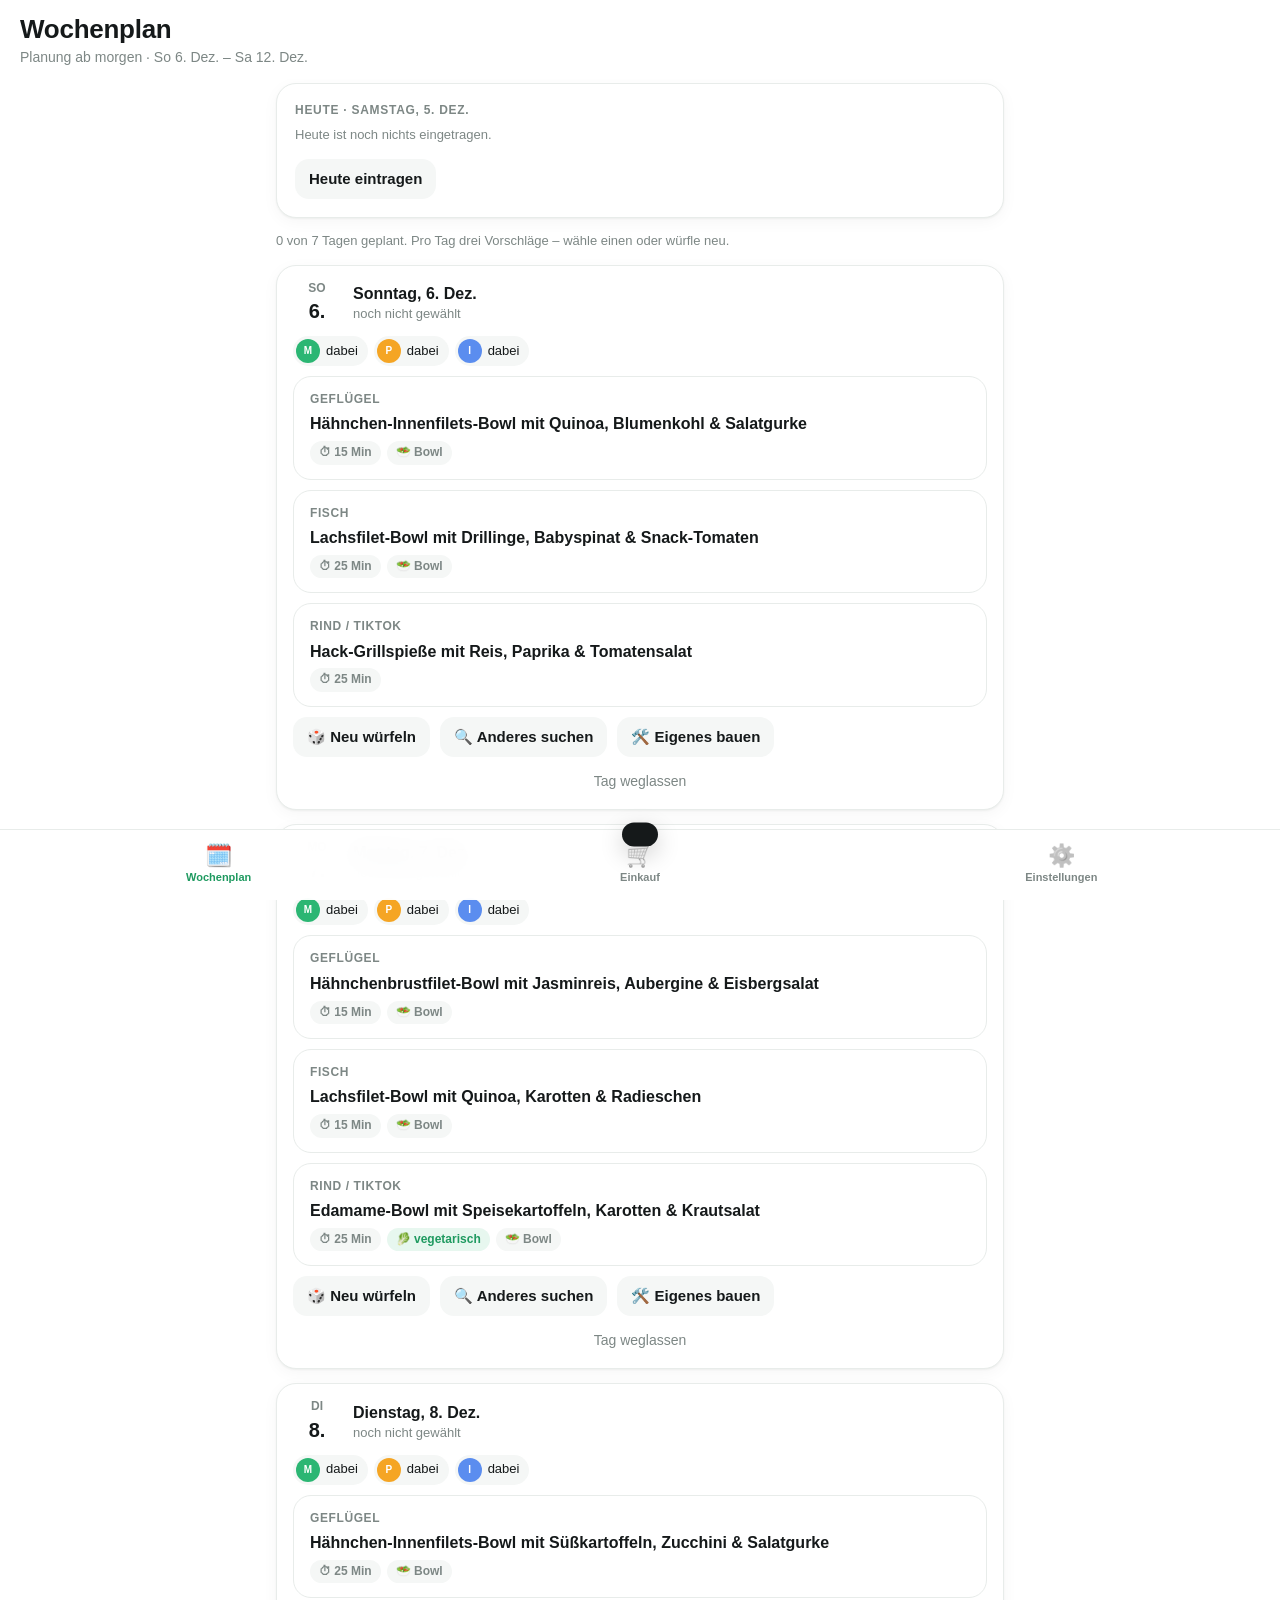
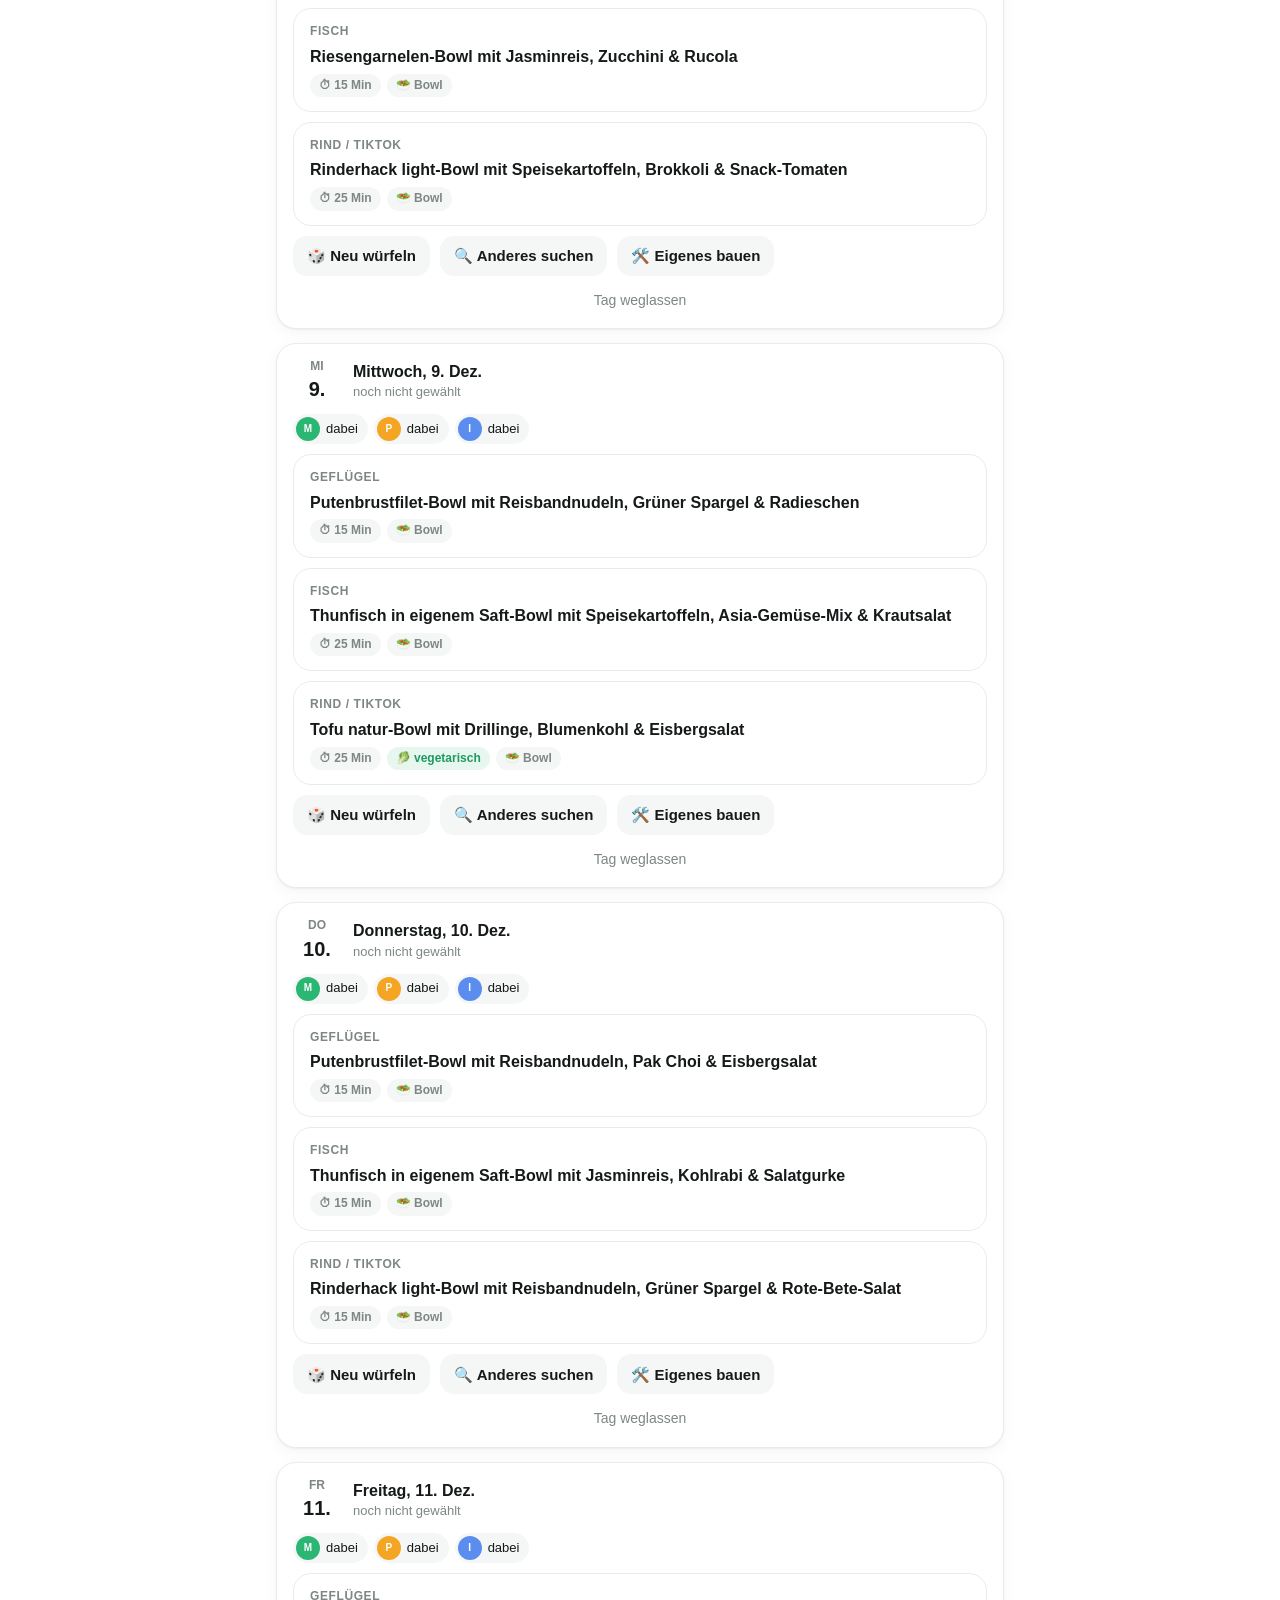
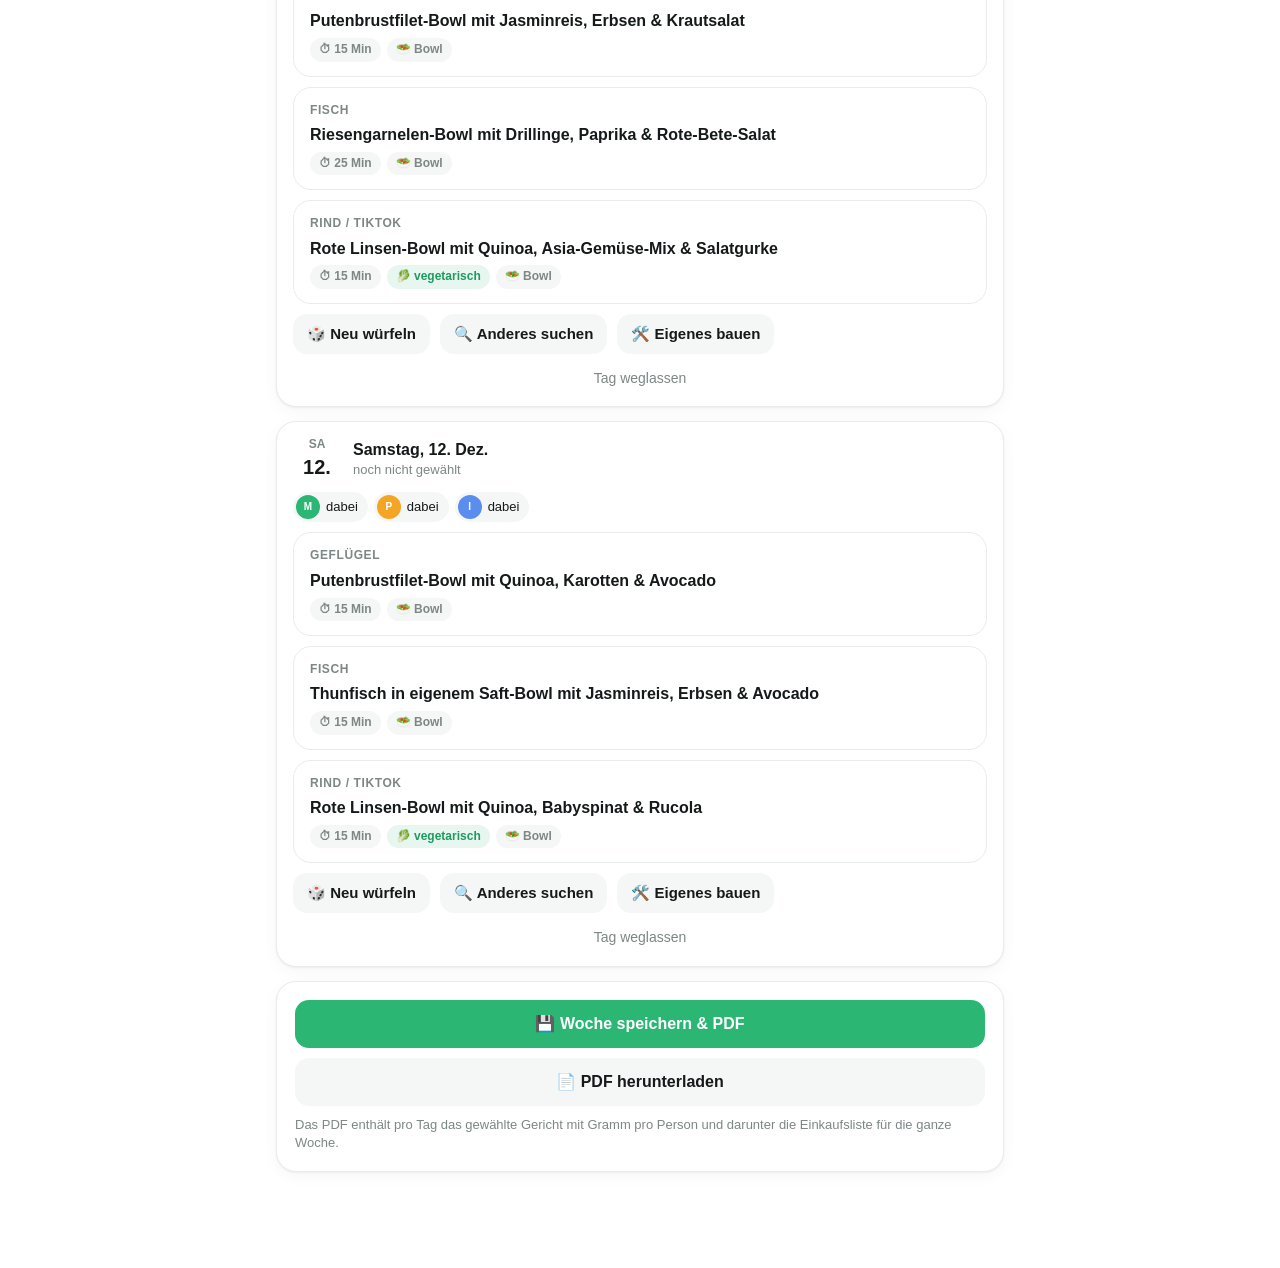
==== commit 10145569: "Tage weglassen, Wochen-Archiv, PDF nach Gerichten, Einkauf als Summe" ====
--- a/mensa-app-ipad.html
+++ b/mensa-app-ipad.html
@@ -1831,7 +1831,7 @@
   };
 }
 
-function newDay() { return { recipeId: null, custom: null, absent: [], options: [] }; }
+function newDay() { return { recipeId: null, custom: null, absent: [], options: [], skip: false }; }
 
 function defaultState() {
   return {
@@ -1842,8 +1842,14 @@
     calendar: { importedAt: null, events: [] },
     shopChecked: {},
     shopExtras: [],
-    savedWindow: null
+    savedWindow: null,
+    archive: []
   };
+}
+
+/* Aktive Tage: ohne weggelassene Tage */
+function activeDates() {
+  return windowDates().filter(d => !(S.days[d] && S.days[d].skip));
 }
 
 /* Woche gespeichert = gespeichertes Fenster beginnt noch am heutigen Startdatum */
@@ -2085,7 +2091,7 @@
 function shopping() {
   const totals = {};
   const perDay = [];
-  windowDates().forEach(d => {
+  activeDates().forEach(d => {
     const t = dayTotals(d);
     perDay.push({ date: d, ...t });
     Object.entries(t.lines).forEach(([id, g]) => { totals[id] = (totals[id] || 0) + g; });
@@ -2130,7 +2136,7 @@
            <div class="row wrap mt"><button class="btn small-btn" data-action="pickFor" data-date="${today}">Heute eintragen</button></div>`}
     </section>`;
   const dates = windowDates();
-  const planned = dates.filter(d => dayRecipe(S.days[d])).length;
+  const planned = activeDates().filter(d => dayRecipe(S.days[d])).length;
   const hits = calHits();
   const saved = isSaved();
 
@@ -2138,7 +2144,7 @@
     <div class="stack">
       ${todayBlock}
       ${saved ? `<section class="card hero"><p class="eyebrow">✅ Gespeichert</p><p class="small">Woche ${esc(windowLabel())} gespeichert am ${new Date(S.savedWindow.savedAt).toLocaleString('de-DE', { dateStyle: 'short', timeStyle: 'short' })}. Pro Tag steht ein Gericht.</p><div class="row wrap mt"><button class="btn small-btn" data-action="unlockWeek">🔓 Woche ändern</button></div></section>` : ''}
-      <p class="small muted">${planned} von ${WINDOW_DAYS} Tagen geplant. Pro Tag drei Vorschläge – wähle einen oder würfle neu.</p>
+      <p class="small muted">${planned} von ${activeDates().length} Tagen geplant. Pro Tag drei Vorschläge – wähle einen oder würfle neu.</p>
       <div class="stack">${dates.map(d => dayCard(d)).join('')}</div>
       ${hits.length ? `<section class="card">
         <p class="eyebrow">Kalender-Treffer</p>
@@ -2154,6 +2160,14 @@
 
 function dayCard(date) {
   const day = S.days[date];
+  if (day && day.skip) {
+    return `<article class="card dayrow skipped">
+      <div class="dayhead">
+        <div class="grow"><b>${esc(dateLong(date))}</b><span class="small muted block">Tag entfällt</span></div>
+        <button class="btn small-btn" data-action="unskipDay" data-date="${date}">Wieder aufnehmen</button>
+      </div>
+    </article>`;
+  }
   const r = dayRecipe(day);
   const present = presentPersons(date);
   const ab = absentSet(date);
@@ -2201,6 +2215,7 @@
       </div>
       <div class="pchips">${people}</div>
       ${body}
+      <button class="link" data-action="skipDay" data-date="${date}">Tag weglassen</button>
     </article>`;
 }
 
@@ -2251,7 +2266,7 @@
       <section class="card hero">
         <p class="eyebrow">Für die ganze Woche</p>
         <h2>${lines.length ? `${lines.length} Artikel` : 'Nichts einzukaufen'}</h2>
-        <p class="muted small">${planned} von ${WINDOW_DAYS} Tagen geplant · ${done} von ${lines.length} erledigt · Vorrat ist abgezogen</p>
+        <p class="muted small">${planned} von ${activeDates().length} Tagen geplant · ${done} von ${lines.length} erledigt · Vorrat ist abgezogen</p>
         <div class="bar"><span style="width:${lines.length ? (done / lines.length * 100).toFixed(0) : 0}%"></span></div>
       </section>
       ${groups || '<p class="muted">Noch keine Gerichte gewählt – oder der Vorrat deckt alles ab.</p>'}
@@ -2303,6 +2318,12 @@
 
   return `
     <div class="stack">
+      <p class="eyebrow dept">Gespeicherte Wochen</p>
+      <div class="card list">${S.archive.map(x => `<div class="row-item">
+        <span class="grow"><b>${esc(x.label)}</b><span class="small muted block">gespeichert ${new Date(x.savedAt).toLocaleString('de-DE', { dateStyle: 'short', timeStyle: 'short' })}</span></span>
+        <button class="btn small-btn" data-action="archivePdf" data-id="${esc(x.id)}">PDF</button>
+        <button class="link danger" data-action="archiveDelete" data-id="${esc(x.id)}">✕</button>
+      </div>`).join('') || '<p class="muted small pad">Noch keine gespeicherten Wochen.</p>'}</div>
       <p class="eyebrow dept">Personen</p>
       ${people}
       ${S.persons.length < MAX_PERSONS ? `<button class="btn" data-action="addPerson">+ Person hinzufügen</button>` : ''}
@@ -2553,59 +2574,96 @@
 }
 
 /* ==========================================================================
-   PDF: Seite 1 = Tagesplan (Gericht + Gramm pro Person) · ab Seite 2 = Einkaufsliste
+   INHALT & PDF
+   buildPlanContent() erzeugt den Plan als Daten (auch für das Archiv).
+   Die PDF ist nach Gerichten gegliedert: pro Tag das Gericht mit Gesamtmengen
+   aller anwesenden Personen. Die Einkaufsliste ist die Summe über die Woche.
    ========================================================================== */
-function planPdfPages() {
-  const dates = windowDates();
-  const people = S.persons;
-  const colW = Math.floor((842 - 40 - 400) / Math.max(1, people.length));
+function buildPlanContent() {
+  const dates = activeDates();
+  const days = dates.map(d => {
+    const t = dayTotals(d);
+    const sums = [];
+    const idx = {};
+    t.portions.forEach(px => px.port.forEach(x => {
+      const key = x.item.id;
+      if (idx[key] === undefined) { idx[key] = sums.length; sums.push({ name: x.item.name, grams: 0 }); }
+      sums[idx[key]].grams += x.grams;
+    }));
+    return {
+      date: d,
+      title: t.recipe ? t.recipe.title : null,
+      minutes: t.recipe ? t.recipe.prepTime : null,
+      people: t.present.map(p => p.name),
+      grams: t.grams,
+      protein: t.protein,
+      sums
+    };
+  });
+  const { lines } = shopping();
+  return {
+    start: windowDates()[0],
+    label: windowLabel(),
+    saved: isSaved(),
+    days,
+    skipped: windowDates().filter(d => !dates.includes(d)),
+    shop: lines.map(l => ({ dept: l.item.dept, packs: l.packs, packLabel: l.item.packLabel, net: l.net, name: l.item.name, stock: l.stock })),
+    extras: S.shopExtras.map(e => e.text)
+  };
+}
+
+/* Seiten für die PDF (A4 quer): Gerichte, danach Einkaufsliste */
+function renderPdfPages(c) {
   const pages = [];
   let ops = [];
   let y = 0;
-  const newPage = () => { if (ops.length) pages.push(ops); ops = []; y = 555; };
+  const newPage = () => { if (ops.length) pages.push(ops); ops = []; y = 548; };
   const need = h => { if (y - h < 40) newPage(); };
+  const header = (title, sub) => {
+    ops.push({ x: 40, y: 560, s: 16, b: true, t: title });
+    ops.push({ x: 40, y: 543, s: 9, t: sub });
+    y = 520;
+  };
 
   newPage();
-  ops.push({ x: 40, y: 560, s: 16, b: true, t: 'Wochenplan · ' + windowLabel() });
-  ops.push({ x: 40, y: 542, s: 9, t: 'Stand ' + dateLong(todayISO()) + ' · ' + (isSaved() ? 'gespeichert' : 'Entwurf') + ' · pro Tag das gewählte Gericht, Gramm pro Person' });
-  y = 518;
-  ops.push({ x: 40, y, s: 9, b: true, t: 'Tag' });
-  ops.push({ x: 130, y, s: 9, b: true, t: 'Gericht' });
-  people.forEach((p, k) => ops.push({ x: 400 + k * colW, y, s: 9, b: true, t: p.name + ' (Ziel ' + fmtN(proteinTarget(p), 0) + ' g)' }));
-  y -= 14;
-
-  dates.forEach(d => {
-    const t = dayTotals(d);
-    const titleLines = t.recipe ? pdfWrap(t.recipe.title, 36) : ['noch offen'];
-    const cells = people.map(p => {
-      const port = t.portions.find(x => x.person.id === p.id);
-      if (!t.recipe || !port) return ['nicht dabei'];
-      return port.port.flatMap(x => pdfWrap(x.item.name + ': ' + fmtG(x.grams), 22));
+  header('Wochenplan · ' + c.label, (c.saved ? 'Gespeichert' : 'Entwurf') + ' · Gerichte mit Gesamtmengen zum Kochen');
+  c.days.forEach(day => {
+    if (!day.title) {
+      need(26);
+      ops.push({ x: 40, y, s: 11, b: true, t: dateLong(day.date) + ' – noch offen' });
+      y -= 22;
+      return;
+    }
+    const who = day.people.length ? day.people.join(', ') : 'niemand';
+    const h = 30 + day.sums.length * 12 + 10;
+    need(h);
+    ops.push({ x: 40, y, s: 11, b: true, t: dateLong(day.date) + ' – ' + day.title });
+    y -= 14;
+    ops.push({ x: 40, y, s: 8.5, t: 'für ' + day.people.length + ' Person(en): ' + who + ' · Zeit ' + day.minutes + ' Min · Kochtopf gesamt ' + fmtG(day.grams) + ' · Protein gesamt ' + fmtN(day.protein, 0) + ' g' });
+    y -= 14;
+    day.sums.forEach(s => {
+      ops.push({ x: 56, y, s: 9.5, t: fmtG(s.grams) + '   ' + s.name });
+      y -= 12;
     });
-    const rows = Math.max(titleLines.length, ...cells.map(c => c.length));
-    const h = rows * 10 + 8;
-    need(h);
-    ops.push({ x: 40, y, s: 9, b: true, t: dateLong(d) });
-    titleLines.forEach((l, k) => ops.push({ x: 130, y: y - k * 10, s: 9, b: k === 0, t: l }));
-    cells.forEach((c, pi) => c.forEach((l, k) => ops.push({ x: 400 + pi * colW, y: y - k * 10, s: 7.5, t: l })));
-    y -= h;
+    y -= 10;
   });
-
-  /* Einkaufsliste */
-  const { lines } = shopping();
+  if (c.skipped.length) {
+    need(20);
+    y -= 4;
+    ops.push({ x: 40, y, s: 9, t: 'Entfallene Tage: ' + c.skipped.map(dateShort).join(', ') });
+  }
+
   newPage();
-  ops.push({ x: 40, y: 560, s: 16, b: true, t: 'Einkaufsliste für die Woche · ' + windowLabel() });
-  ops.push({ x: 40, y: 542, s: 9, t: 'Einkauf am ' + dateLong(todayISO()) + '. Mengen nach Abzug des Vorrats, Packungen auf volle Lidl-Gebinde aufgerundet.' });
-  y = 520;
+  header('Einkaufsliste für die Woche · ' + c.label, 'Gesamtmengen über alle Tage, Vorrat abgezogen, Packungen auf volle Lidl-Gebinde aufgerundet');
   DEPARTMENTS.filter(d => d.key !== 'extra').forEach(d => {
-    const items = lines.filter(l => l.item.dept === d.key);
+    const items = c.shop.filter(l => l.dept === d.key);
     if (!items.length) return;
-    need(30);
+    need(34);
     y -= 6;
     ops.push({ x: 40, y, s: 11, b: true, t: d.label });
     y -= 14;
     items.forEach(l => {
-      const text = '[  ]  ' + l.packs + '× ' + l.item.packLabel + '  ·  ' + fmtG(l.net) + ' ' + l.item.name + (l.stock ? '  (Vorrat abgezogen)' : '');
+      const text = '[  ]  ' + l.packs + '× ' + l.packLabel + '  ·  ' + fmtG(l.net) + ' ' + l.name + (l.stock ? '  (Vorrat abgezogen)' : '');
       pdfWrap(text, 130).forEach(part => {
         need(13);
         ops.push({ x: 50, y, s: 9.5, t: part });
@@ -2613,24 +2671,24 @@
       });
     });
   });
-  if (S.shopExtras.length) {
-    need(30);
+  if (c.extras.length) {
+    need(34);
     y -= 6;
     ops.push({ x: 40, y, s: 11, b: true, t: 'Zusatzwünsche' });
     y -= 14;
-    S.shopExtras.forEach(e => { need(13); ops.push({ x: 50, y, s: 9.5, t: '[  ]  ' + e.text }); y -= 13; });
+    c.extras.forEach(t => { need(13); ops.push({ x: 50, y, s: 9.5, t: '[  ]  ' + t }); y -= 13; });
   }
-  if (!lines.length && !S.shopExtras.length) ops.push({ x: 40, y, s: 10, t: 'Nichts einzukaufen.' });
+  if (!c.shop.length && !c.extras.length) ops.push({ x: 40, y, s: 10, t: 'Nichts einzukaufen.' });
   newPage();
   return pages;
 }
 
-function downloadPdf() {
-  const bytes = buildPdf(planPdfPages());
+function downloadPdfFile(c) {
+  const bytes = buildPdf(renderPdfPages(c));
   const blob = new Blob([bytes], { type: 'application/pdf' });
   const a = document.createElement('a');
   a.href = URL.createObjectURL(blob);
-  a.download = 'Wochenplan_' + windowDates()[0] + '.pdf';
+  a.download = 'Wochenplan_' + c.start + '.pdf';
   document.body.appendChild(a);
   a.click();
   setTimeout(() => { URL.revokeObjectURL(a.href); a.remove(); }, 1500);
@@ -2672,12 +2730,27 @@
     case 'pfilter': ui.pickerFilter = ui.pickerFilter === ds.value ? '' : ds.value; return renderPicker();
     case 'builder': return openBuilder(ds.date);
     case 'vaultForm': return openVaultForm();
-    case 'exportPdf': return downloadPdf();
+    case 'exportPdf': return downloadPdfFile(buildPlanContent());
     case 'saveWeek': {
-      S.savedWindow = { start: windowDates()[0], savedAt: new Date().toISOString() };
+      const c = buildPlanContent();
+      const savedAt = new Date().toISOString();
+      S.savedWindow = { start: c.start, savedAt };
+      S.archive = [{ id: 'a' + Date.now(), savedAt, label: c.label, content: c }, ...S.archive.filter(x => x.content.start !== c.start)].slice(0, 60);
       render();
-      return downloadPdf();
+      return downloadPdfFile(c);
     }
+    case 'archivePdf': {
+      const x = S.archive.find(e => e.id === ds.id);
+      if (x) downloadPdfFile(x.content);
+      return;
+    }
+    case 'archiveDelete': {
+      if (!window.confirm('Diese gespeicherte Woche löschen?')) return;
+      S.archive = S.archive.filter(e => e.id !== ds.id);
+      return render();
+    }
+    case 'skipDay': S.days[ds.date].skip = true; return render();
+    case 'unskipDay': S.days[ds.date].skip = false; return render();
     case 'unlockWeek': S.savedWindow = null; return render();
     case 'removeExtra': {
       S.shopExtras = S.shopExtras.filter(e => e.id !== ds.id);
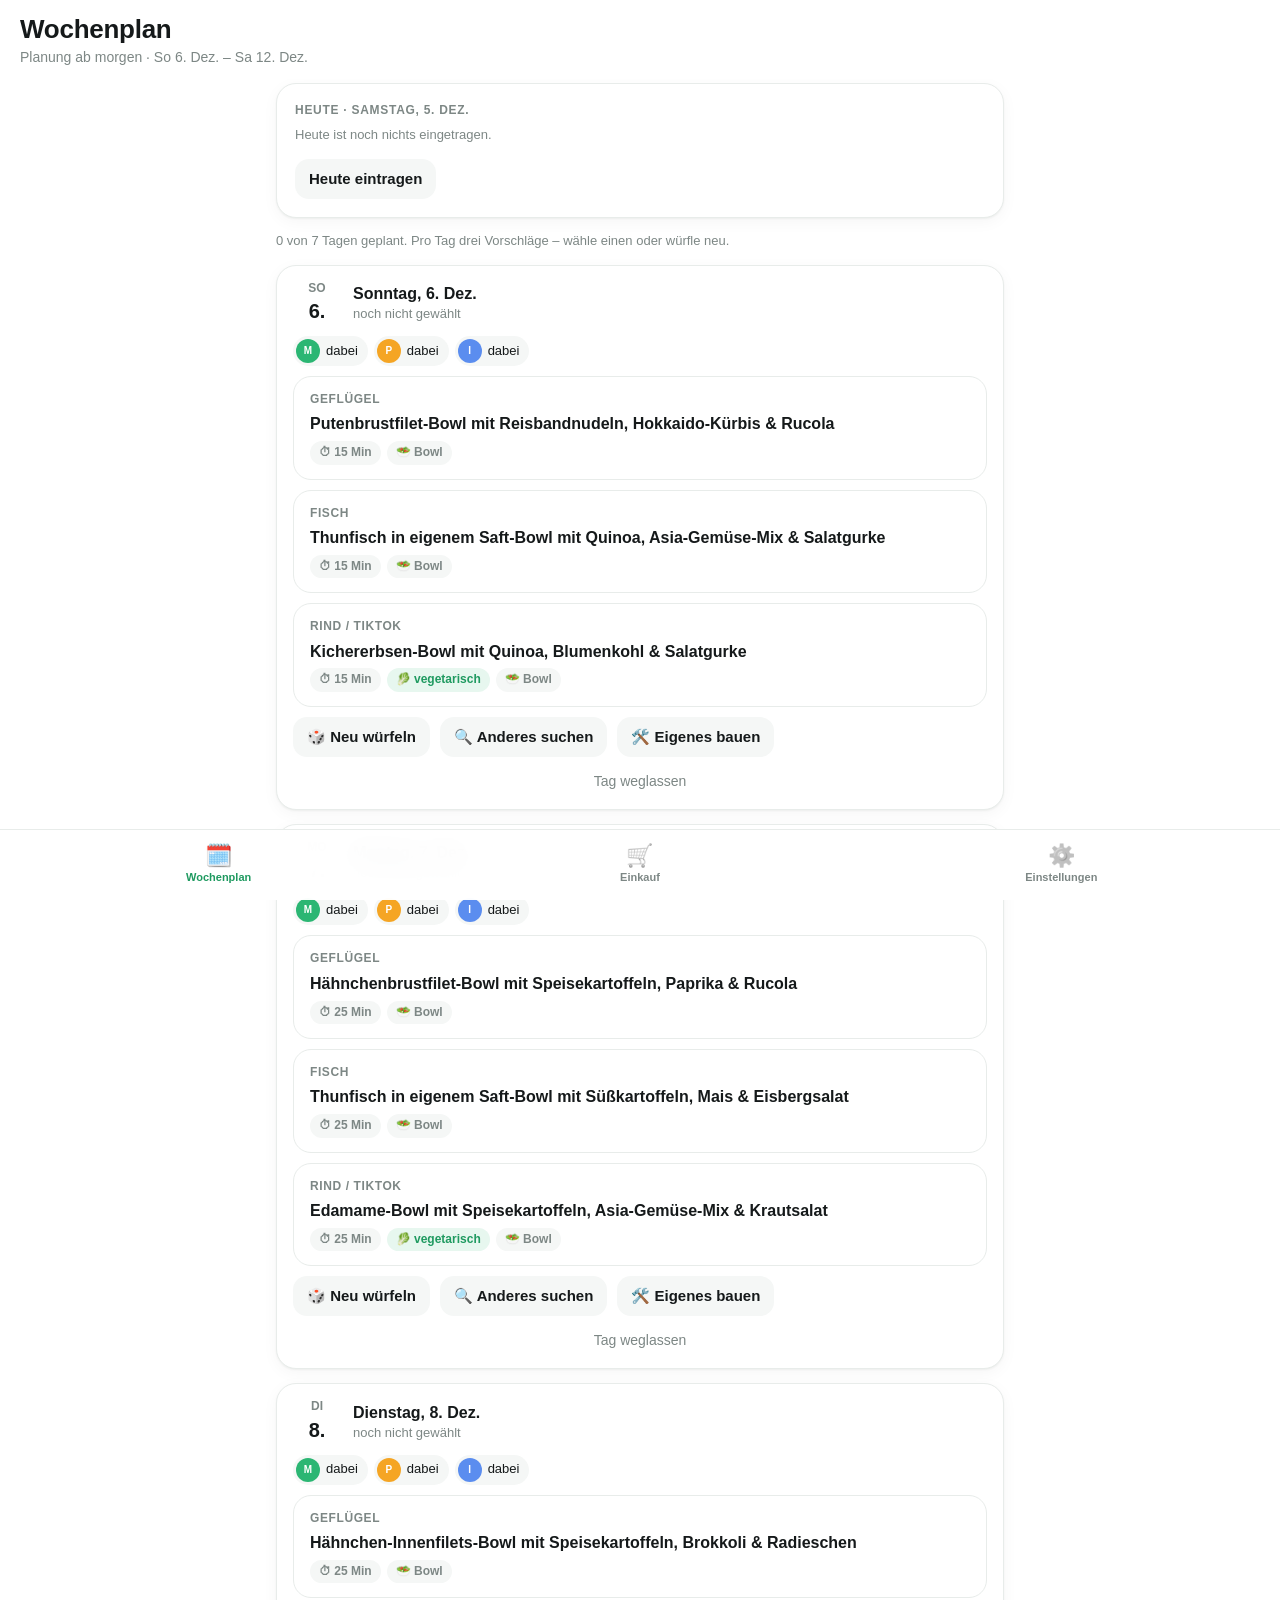
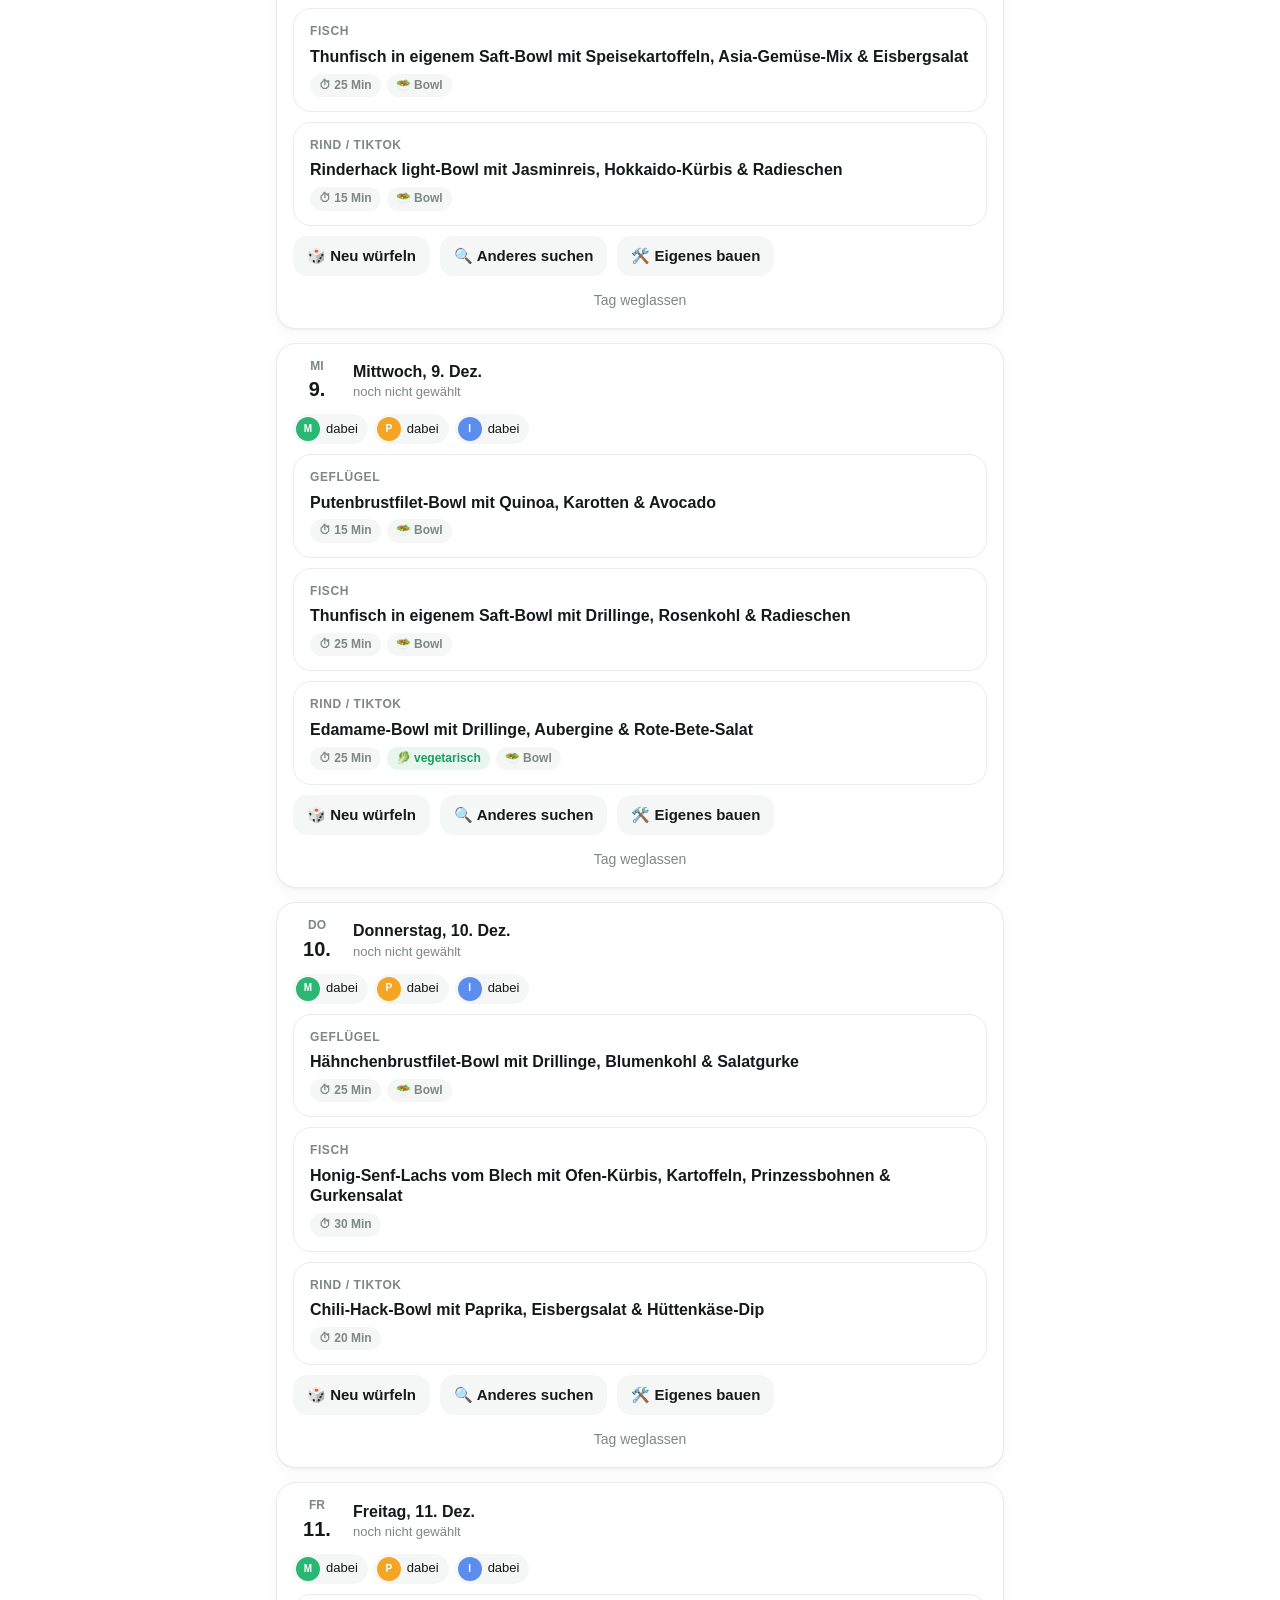
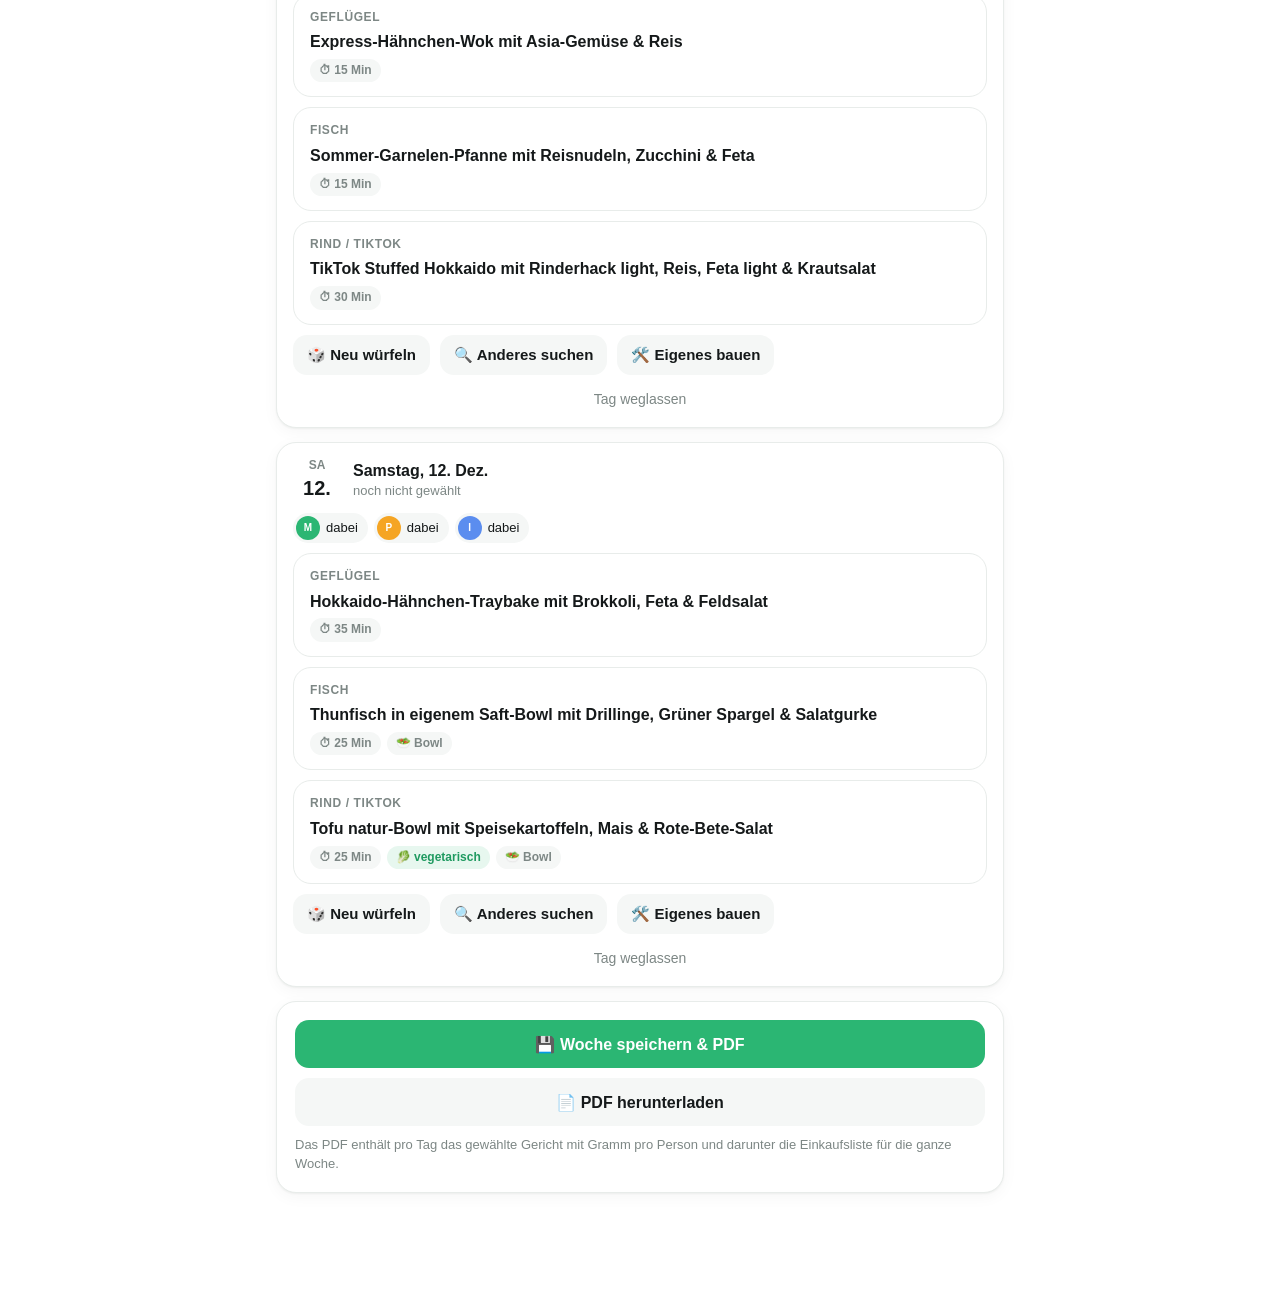
==== commit 0bf5f88e: "Benachrichtigung im Ruhezustand ausblenden" ====
--- a/mensa-app-ipad.html
+++ b/mensa-app-ipad.html
@@ -519,7 +519,8 @@
   text-align: center;
   box-shadow: 0 8px 24px rgba(0, 0, 0, 0.2);
 }
-.toast.show { transform: translate(-50%, 0); }
+.toast { opacity: 0; visibility: hidden; pointer-events: none; }
+.toast.show { transform: translate(-50%, 0); opacity: 1; visibility: visible; }
 
 /* ----- Druckbereich (Bildschirm: versteckt) ----- */
 #print-root { display: none; }
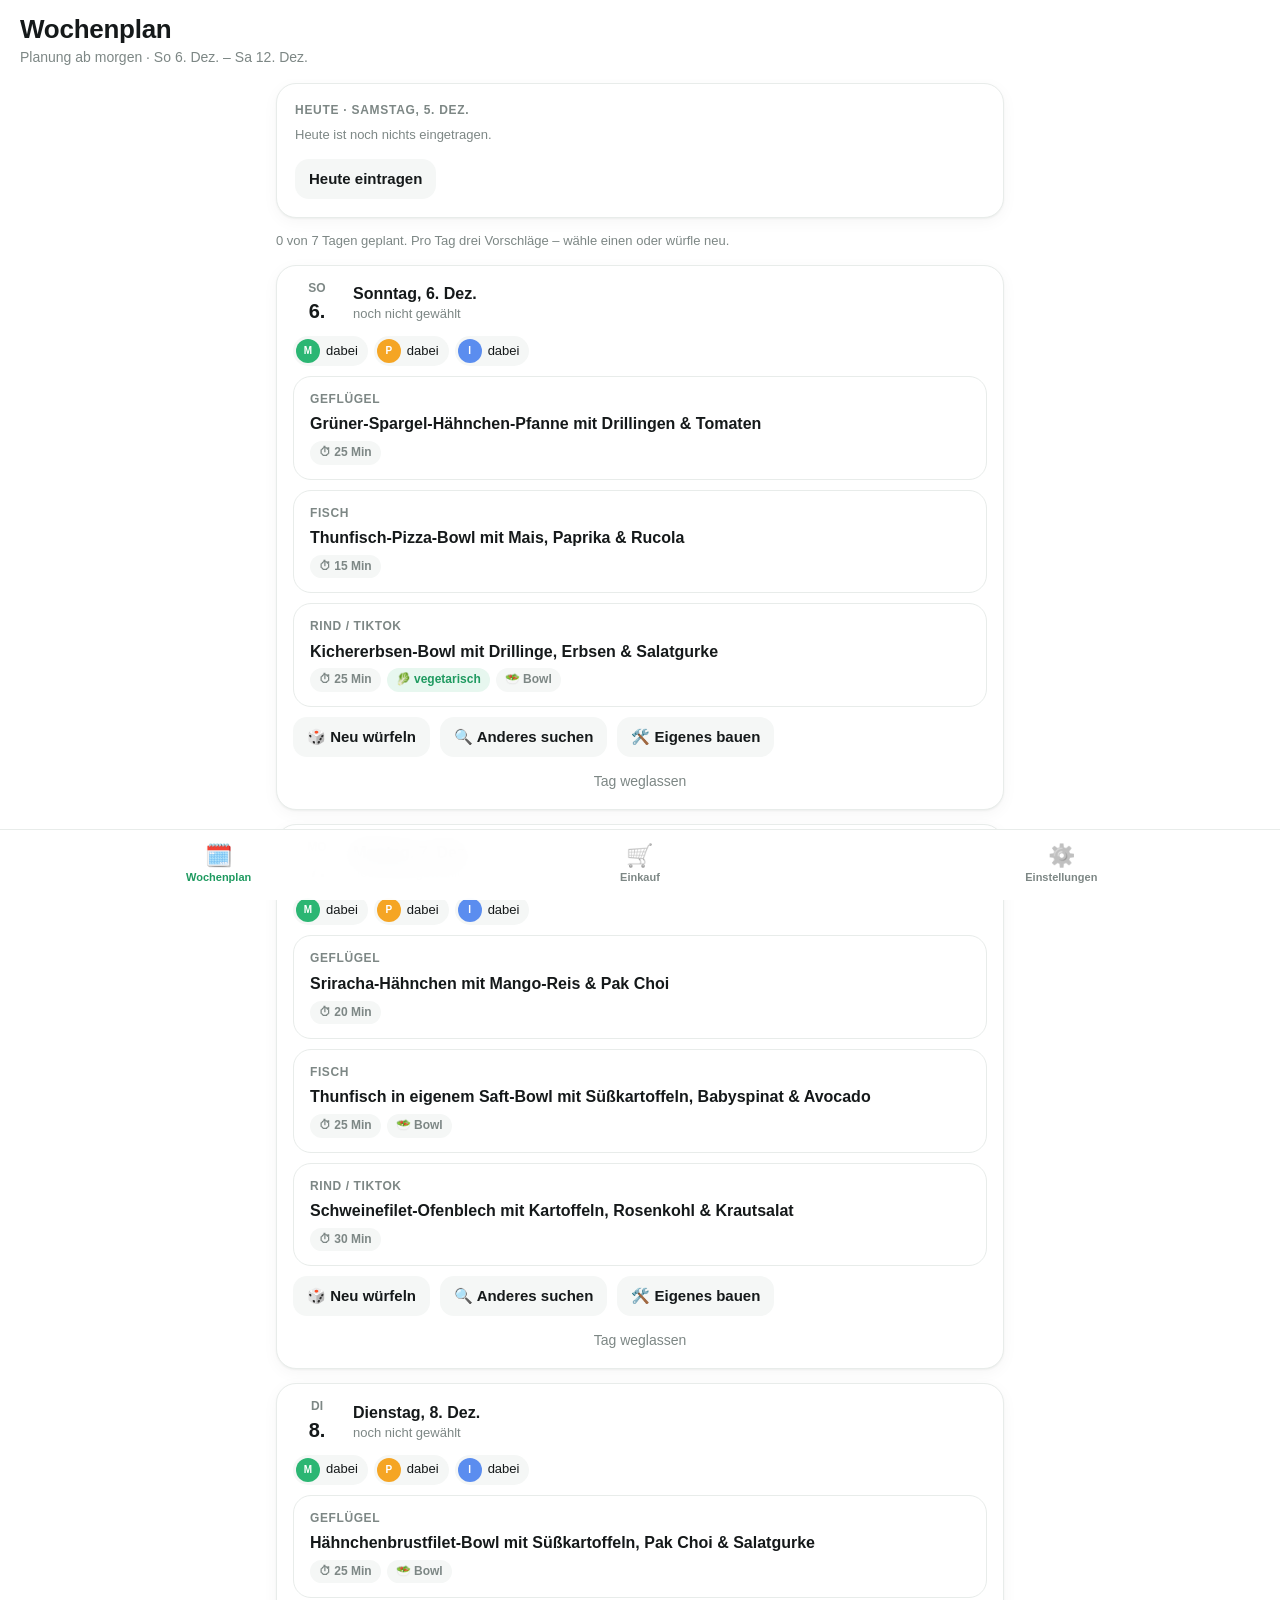
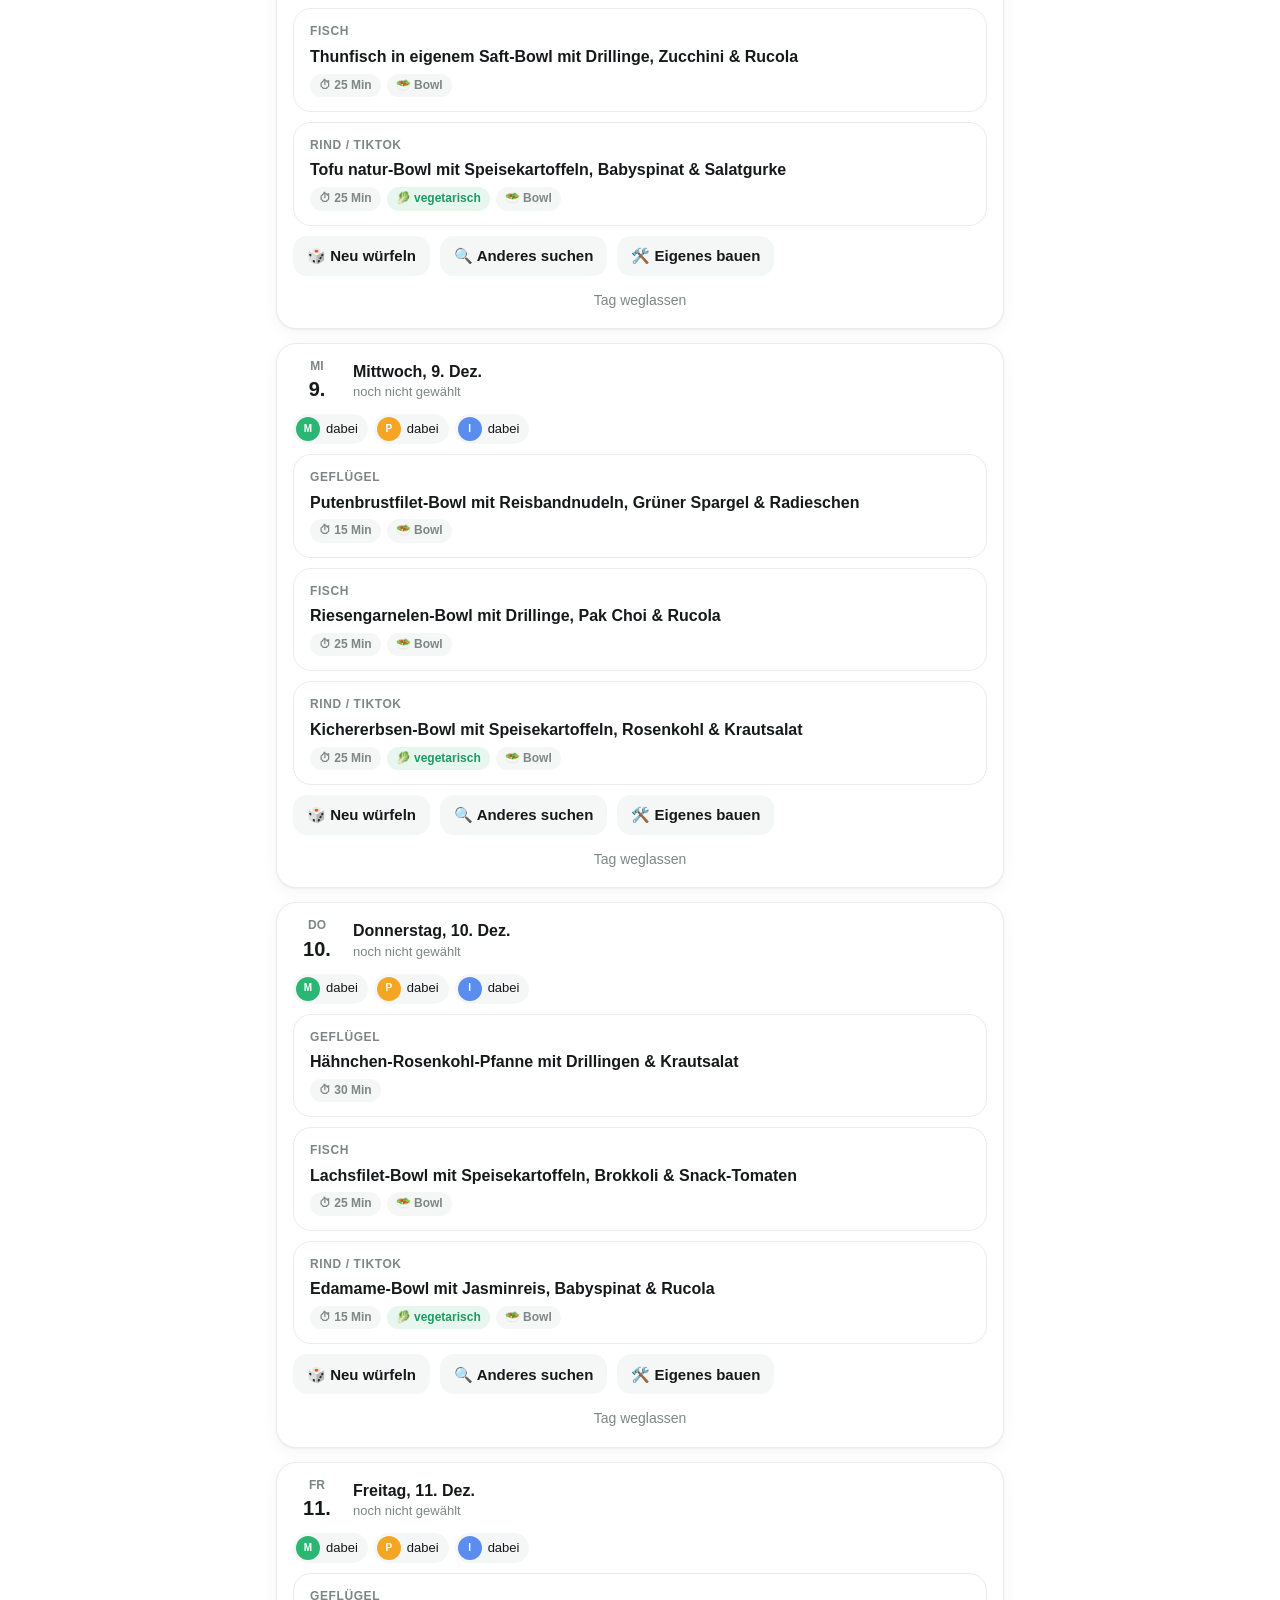
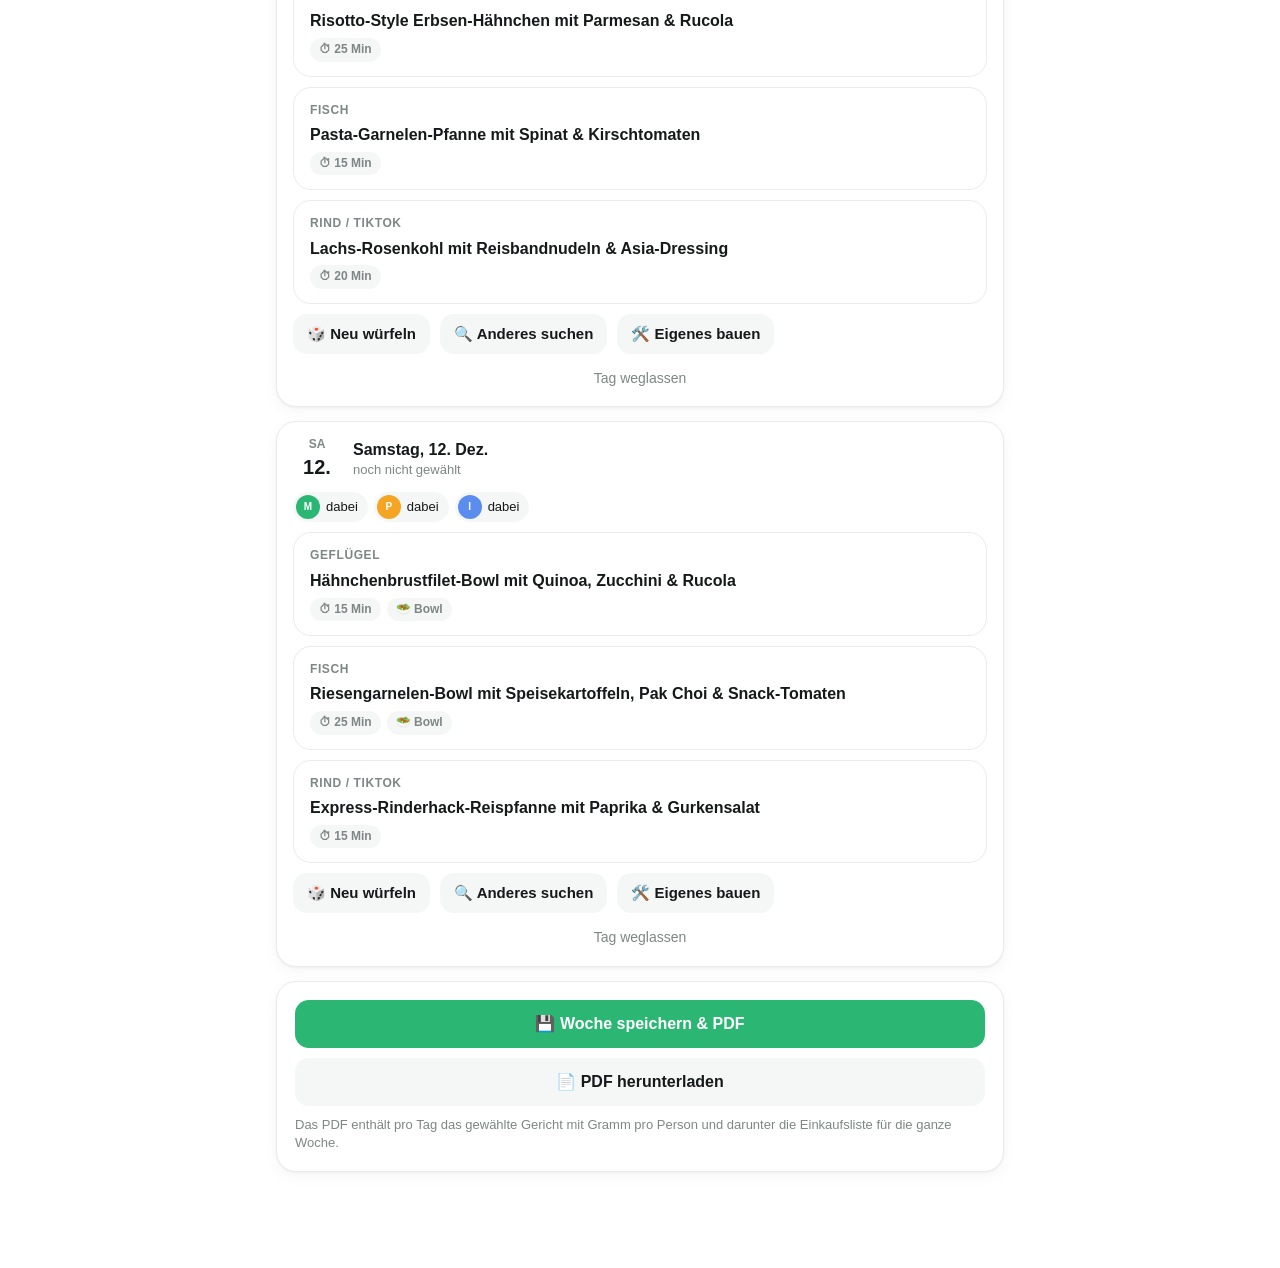
==== commit 1e2bff44: "Rezept-Import, Zubereitung und genaue Gesamtmengen im PDF" ====
--- a/mensa-app-ipad.html
+++ b/mensa-app-ipad.html
@@ -1844,6 +1844,7 @@
     shopChecked: {},
     shopExtras: [],
     savedWindow: null,
+    imported: [],
     archive: []
   };
 }
@@ -1913,7 +1914,68 @@
     const e = enrichRecipe(day.custom);
     return { ...e, themes: themesOf(e) };
   }
-  return day.recipeId ? recipeById(day.recipeId) : null;
+  if (!day.recipeId) return null;
+  if (day.recipeId.startsWith('imp_')) return importedAsRecipes().find(r => r.id === day.recipeId) || null;
+  return recipeById(day.recipeId);
+}
+
+/* ----- Importierte Rezepte (Format: name, kategorie, zutaten[{name,menge}], schritte) ----- */
+function importedAsRecipes() {
+  return (S.imported || []).map(r => ({
+    id: r.id, title: r.title, category: 'import', season: 'all', prepTime: r.prepTime,
+    components: null, imported: true, ingredients: r.ingredients, steps: r.steps,
+    proteinTags: [], tags: [], uses: [], themes: [], wheatFree: false, bowl: false, custom: false
+  }));
+}
+
+function parseGrams(menge) {
+  const m = String(menge).toLowerCase().replace(',', '.').match(/^\s*(\d+(\.\d+)?)\s*(g|kg)\s*$/);
+  if (!m) return null;
+  return Math.round(Number(m[1]) * (m[3] === 'kg' ? 1000 : 1));
+}
+
+/* Ordnet einen Zutatennamen einem Lidl-Artikel zu (nur wenn eindeutig) */
+function matchCatalog(name) {
+  const n = String(name).toLowerCase().trim();
+  if (!n) return null;
+  const exact = LIDL_CATALOG.find(i => i.name.toLowerCase().split(' (')[0] === n);
+  if (exact) return exact;
+  if (n.length < 4) return null;
+  return LIDL_CATALOG.find(i => i.name.toLowerCase().includes(n)) || null;
+}
+
+function parseMinutes(v) {
+  const m = String(v || '').match(/\d+/);
+  return m ? Number(m[0]) : 20;
+}
+
+function parseRecipeImport(text, filename) {
+  const rows = [];
+  if (/\.csv$/i.test(filename)) {
+    const lines = text.replace(/\r/g, '').split('\n').filter(l => l.trim());
+    const head = (lines.shift() || '').split(',').map(s => s.trim().toLowerCase());
+    lines.forEach(l => {
+      const c = l.split(',');
+      const row = {};
+      head.forEach((h, i) => { row[h] = (c[i] || '').trim(); });
+      rows.push({ title: row['titel'], kategorie: row['kategorie'], zeit: row['zubereitungszeit'], zutaten: [], schritte: [] });
+    });
+  } else {
+    const data = JSON.parse(text);
+    (Array.isArray(data) ? data : [data]).forEach(r => rows.push({
+      title: r.name || r.titel, kategorie: r.kategorie, zeit: r.zubereitungszeit || r.zeit,
+      zutaten: r.zutaten || [], schritte: r.schritte || []
+    }));
+  }
+  return rows.filter(r => r.title).map((r, k) => ({
+    id: 'imp_' + Date.now() + '_' + k,
+    title: String(r.title).slice(0, 100),
+    kategorie: r.kategorie || 'Import',
+    prepTime: parseMinutes(r.zeit),
+    ingredients: r.zutaten.map(z => ({ name: String(z.name), menge: String(z.menge || '') })),
+    steps: r.schritte.map(String),
+    imported: true
+  }));
 }
 
 /* ==========================================================================
@@ -2023,6 +2085,17 @@
   const present = presentPersons(date);
   const t = { recipe, present, grams: 0, protein: 0, target: 0, lines: {}, portions: [] };
   if (!recipe) return t;
+  if (recipe.imported) {
+    const lines = {};
+    const texts = [];
+    recipe.ingredients.forEach(ing => {
+      const item = matchCatalog(ing.name);
+      const g = parseGrams(ing.menge);
+      if (item && g) lines[item.id] = (lines[item.id] || 0) + g;
+      else texts.push({ name: ing.name, menge: ing.menge });
+    });
+    return { recipe, present, grams: 0, protein: 0, target: 0, lines, portions: [], importedExtra: texts };
+  }
   present.forEach(p => {
     const port = portionFor(recipe, p);
     const m = sumMacros(port);
@@ -2058,7 +2131,7 @@
     (day.options || []).forEach(id => used.add(id));
     if (day.recipeId) used.add(day.recipeId);
     const r = dayRecipe(day);
-    if (r) prot[r.components.protein.id] = (prot[r.components.protein.id] || 0) + 1;
+    if (r && r.components) prot[r.components.protein.id] = (prot[r.components.protein.id] || 0) + 1;
   });
   return { used, prot };
 }
@@ -2092,9 +2165,11 @@
 function shopping() {
   const totals = {};
   const perDay = [];
+  const texts = [];
   activeDates().forEach(d => {
     const t = dayTotals(d);
     perDay.push({ date: d, ...t });
+    (t.importedExtra || []).forEach(x => texts.push({ date: d, ...x }));
     Object.entries(t.lines).forEach(([id, g]) => { totals[id] = (totals[id] || 0) + g; });
   });
   const deptOrder = Object.fromEntries(DEPARTMENTS.map(d => [d.key, d.order]));
@@ -2106,7 +2181,7 @@
     return { id, item, grams, stock, net, packs };
   }).filter(l => l.net > 0);
   lines.sort((a, b) => (deptOrder[a.item.dept] - deptOrder[b.item.dept]) || a.item.name.localeCompare(b.item.name, 'de'));
-  return { lines, perDay };
+  return { lines, perDay, texts };
 }
 
 /* ==========================================================================
@@ -2183,14 +2258,14 @@
   let body;
   if (isSaved()) {
     body = r
-      ? mealCard(date, r, true) + '<p class="small muted">Kochtopf ' + fmtG(dayTotals(date).grams) + ' · Protein ' + fmtN(dayTotals(date).protein, 0) + ' g</p>'
+      ? mealCard(date, r, true) + (r.imported ? '<p class="small muted">Mengen wie importiert</p>' : '<p class="small muted">Kochtopf ' + fmtG(dayTotals(date).grams) + ' · Protein ' + fmtN(dayTotals(date).protein, 0) + ' g</p>')
       : '<p class="muted small">Kein Gericht an diesem Tag.</p>';
   } else if (r) {
     const conf = conflictsFor(r, present);
     const t = dayTotals(date);
     body = `
       ${mealCard(date, r, true)}
-      <p class="small muted">Kochtopf ${fmtG(t.grams)} · Protein ${fmtN(t.protein, 0)} g${conf.length ? ` · <span class="warn-inline">⚠ ${conf.map(c => esc(c.name) + ': ' + esc(c.label)).join(', ')}</span>` : ''}</p>
+      <p class="small muted">${r.imported ? 'Mengen wie importiert' : 'Kochtopf ' + fmtG(t.grams) + ' · Protein ' + fmtN(t.protein, 0) + ' g'}${conf.length ? ` · <span class="warn-inline">⚠ ${conf.map(c => esc(c.name) + ': ' + esc(c.label)).join(', ')}</span>` : ''}</p>
       <div class="row wrap">
         <button class="btn small-btn" data-action="change" data-date="${date}">Gericht ändern</button>
         <button class="btn small-btn" data-action="pickFor" data-date="${date}">Anderes suchen</button>
@@ -2354,6 +2429,14 @@
         <div id="offer-results" class="stack-sm mt"></div>
       </section>
 
+      <p class="eyebrow dept">Rezepte importieren</p>
+      <section class="card">
+        <p class="small">Rezept-Datei als .json (Felder: name, kategorie, zutaten [{name, menge}], schritte) oder .csv (Titel, Kategorie, Zubereitungszeit). Mengen werden genau so übernommen, wie sie in der Datei stehen.</p>
+        <p class="small muted mt">${S.imported.length} importierte Rezepte</p>
+        <label class="btn file-btn mt">📥 Rezept-Datei wählen<input type="file" accept=".json,.csv,application/json,text/csv" data-field="recipeimport" hidden></label>
+        ${S.imported.length ? '<button class="btn mt" data-action="importClear">Importierte Rezepte löschen</button>' : ''}
+      </section>
+
       <p class="eyebrow dept">Datenbank</p>
       <section class="card">
         <p class="small">Alles (Personen, Plan, Vorrat, eigene Rezepte) als Datei sichern oder auf ein anderes Gerät laden.</p>
@@ -2439,7 +2522,7 @@
   if (!box || !date) return;
   const present = presentPersons(date);
   const q = ui.pickerQ.trim().toLowerCase();
-  const list = allRecipes()
+  const list = [...allRecipes(), ...importedAsRecipes()]
     .filter(r => !r.custom)
     .filter(r => {
       const f = ui.pickerFilter;
@@ -2456,7 +2539,7 @@
     <button class="row-item" data-action="choose" data-date="${date}" data-recipe="${esc(r.id)}">
       <span class="grow">
         <b>${esc(r.title)}</b>
-        <span class="small muted block">⏱ ${r.prepTime} Min · ${esc(RECIPE_CATEGORIES[r.category])}${r.wheatFree ? ' · 🌾 weizenfrei' : ''}${r.bowl ? ' · 🥗 Bowl' : ''}</span>
+        <span class="small muted block">⏱ ${r.prepTime} Min · ${esc(RECIPE_CATEGORIES[r.category] || 'Import')}${r.wheatFree ? ' · 🌾 weizenfrei' : ''}${r.bowl ? ' · 🥗 Bowl' : ''}</span>
         ${conf.length ? `<span class="warn-inline block">⚠ ${conf.map(c => esc(c.name) + ': ' + esc(c.label)).join(', ')}</span>` : ''}
       </span>
     </button>`).join('') || '<p class="pad muted small">Keine Treffer.</p>';
@@ -2584,24 +2667,31 @@
   const dates = activeDates();
   const days = dates.map(d => {
     const t = dayTotals(d);
-    const sums = [];
-    const idx = {};
-    t.portions.forEach(px => px.port.forEach(x => {
-      const key = x.item.id;
-      if (idx[key] === undefined) { idx[key] = sums.length; sums.push({ name: x.item.name, grams: 0 }); }
-      sums[idx[key]].grams += x.grams;
-    }));
+    const r = t.recipe;
+    let sums = [];
+    if (r && r.imported) {
+      sums = r.ingredients.map(ing => ({ name: ing.name, grams: parseGrams(ing.menge), text: ing.menge }));
+    } else {
+      const idx = {};
+      t.portions.forEach(px => px.port.forEach(x => {
+        const key = x.item.id;
+        if (idx[key] === undefined) { idx[key] = sums.length; sums.push({ name: x.item.name, grams: 0, text: null }); }
+        sums[idx[key]].grams += x.grams;
+      }));
+    }
     return {
       date: d,
-      title: t.recipe ? t.recipe.title : null,
-      minutes: t.recipe ? t.recipe.prepTime : null,
+      title: r ? r.title : null,
+      minutes: r ? r.prepTime : null,
+      imported: !!(r && r.imported),
       people: t.present.map(p => p.name),
       grams: t.grams,
       protein: t.protein,
-      sums
+      sums,
+      steps: r ? (r.steps || []) : []
     };
   });
-  const { lines } = shopping();
+  const { lines, texts } = shopping();
   return {
     start: windowDates()[0],
     label: windowLabel(),
@@ -2609,77 +2699,77 @@
     days,
     skipped: windowDates().filter(d => !dates.includes(d)),
     shop: lines.map(l => ({ dept: l.item.dept, packs: l.packs, packLabel: l.item.packLabel, net: l.net, name: l.item.name, stock: l.stock })),
+    texts: texts.map(x => ({ date: x.date, name: x.name, menge: x.menge })),
     extras: S.shopExtras.map(e => e.text)
   };
 }
 
-/* Seiten für die PDF (A4 quer): Gerichte, danach Einkaufsliste */
+/* Seiten (A4 quer): je Gericht Zutaten mit Gesamtmengen und Zubereitung, danach Einkaufsliste */
 function renderPdfPages(c) {
   const pages = [];
   let ops = [];
-  let y = 0;
-  const newPage = () => { if (ops.length) pages.push(ops); ops = []; y = 548; };
-  const need = h => { if (y - h < 40) newPage(); };
-  const header = (title, sub) => {
-    ops.push({ x: 40, y: 560, s: 16, b: true, t: title });
-    ops.push({ x: 40, y: 543, s: 9, t: sub });
-    y = 520;
+  let y = 540;
+  const newPage = () => { if (ops.length) pages.push(ops); ops = []; y = 540; };
+  const put = (text, o = {}) => {
+    const size = o.s || 9;
+    const lh = size + 3.5;
+    pdfWrap(text, o.max || 150).forEach(part => {
+      if (y - lh < 36) newPage();
+      ops.push({ x: o.x || 40, y, s: size, b: !!o.b, t: part });
+      y -= lh;
+    });
   };
+  const gap = h => { y -= h; if (y < 36) newPage(); };
 
   newPage();
-  header('Wochenplan · ' + c.label, (c.saved ? 'Gespeichert' : 'Entwurf') + ' · Gerichte mit Gesamtmengen zum Kochen');
+  put('Wochenplan · ' + c.label, { s: 16, b: true, max: 90 });
+  put((c.saved ? 'Gespeichert' : 'Entwurf') + ' · Gerichte zum Kochen, Mengen insgesamt für alle anwesenden Personen', { s: 9 });
+  gap(8);
   c.days.forEach(day => {
     if (!day.title) {
-      need(26);
-      ops.push({ x: 40, y, s: 11, b: true, t: dateLong(day.date) + ' – noch offen' });
-      y -= 22;
+      put(dateLong(day.date) + ' – noch offen', { s: 11, b: true, max: 120 });
+      gap(8);
       return;
     }
+    put(dateLong(day.date) + ' – ' + day.title, { s: 12, b: true, max: 105 });
     const who = day.people.length ? day.people.join(', ') : 'niemand';
-    const h = 30 + day.sums.length * 12 + 10;
-    need(h);
-    ops.push({ x: 40, y, s: 11, b: true, t: dateLong(day.date) + ' – ' + day.title });
-    y -= 14;
-    ops.push({ x: 40, y, s: 8.5, t: 'für ' + day.people.length + ' Person(en): ' + who + ' · Zeit ' + day.minutes + ' Min · Kochtopf gesamt ' + fmtG(day.grams) + ' · Protein gesamt ' + fmtN(day.protein, 0) + ' g' });
-    y -= 14;
-    day.sums.forEach(s => {
-      ops.push({ x: 56, y, s: 9.5, t: fmtG(s.grams) + '   ' + s.name });
-      y -= 12;
-    });
-    y -= 10;
+    const meta = 'Zeit ' + day.minutes + ' Min · für ' + day.people.length + ' Person(en): ' + who +
+      (day.imported ? ' · Mengen wie importiert' : ' · Kochtopf gesamt ' + fmtG(day.grams) + ' · Protein gesamt ' + fmtN(day.protein, 0) + ' g');
+    put(meta, { s: 8.5, max: 165 });
+    put('Zutaten (gesamt):', { s: 9, b: true, max: 60 });
+    day.sums.forEach(s => put((s.grams != null ? fmtG(s.grams) : s.text) + '   ' + s.name, { s: 9, x: 56, max: 150 }));
+    if (day.steps.length) {
+      put('Zubereitung:', { s: 9, b: true, max: 60 });
+      day.steps.forEach((st, k) => put((k + 1) + '. ' + st, { s: 9, x: 56, max: 150 }));
+    }
+    gap(10);
   });
   if (c.skipped.length) {
-    need(20);
-    y -= 4;
-    ops.push({ x: 40, y, s: 9, t: 'Entfallene Tage: ' + c.skipped.map(dateShort).join(', ') });
+    gap(4);
+    put('Entfallene Tage: ' + c.skipped.map(dateShort).join(', '), { s: 9 });
   }
 
   newPage();
-  header('Einkaufsliste für die Woche · ' + c.label, 'Gesamtmengen über alle Tage, Vorrat abgezogen, Packungen auf volle Lidl-Gebinde aufgerundet');
+  put('Einkaufsliste für die Woche · ' + c.label, { s: 16, b: true, max: 90 });
+  put('Gesamtmengen über alle Tage, Vorrat abgezogen, Packungen auf volle Lidl-Gebinde aufgerundet', { s: 9 });
+  gap(6);
   DEPARTMENTS.filter(d => d.key !== 'extra').forEach(d => {
     const items = c.shop.filter(l => l.dept === d.key);
     if (!items.length) return;
-    need(34);
-    y -= 6;
-    ops.push({ x: 40, y, s: 11, b: true, t: d.label });
-    y -= 14;
-    items.forEach(l => {
-      const text = '[  ]  ' + l.packs + '× ' + l.packLabel + '  ·  ' + fmtG(l.net) + ' ' + l.name + (l.stock ? '  (Vorrat abgezogen)' : '');
-      pdfWrap(text, 130).forEach(part => {
-        need(13);
-        ops.push({ x: 50, y, s: 9.5, t: part });
-        y -= 13;
-      });
-    });
+    put(d.label, { s: 11, b: true, max: 100 });
+    items.forEach(l => put('[  ]  ' + l.packs + '× ' + l.packLabel + '  ·  ' + fmtG(l.net) + ' ' + l.name + (l.stock ? '  (Vorrat abgezogen)' : ''), { s: 9.5, x: 50, max: 130 }));
+    gap(4);
   });
+  if (c.texts.length) {
+    put('Ohne Gramm-Angabe – bitte prüfen', { s: 11, b: true, max: 100 });
+    c.texts.forEach(t => put('[  ]  ' + t.name + ': ' + t.menge + ' (' + dateShort(t.date) + ')', { s: 9.5, x: 50, max: 130 }));
+    gap(4);
+  }
   if (c.extras.length) {
-    need(34);
-    y -= 6;
-    ops.push({ x: 40, y, s: 11, b: true, t: 'Zusatzwünsche' });
-    y -= 14;
-    c.extras.forEach(t => { need(13); ops.push({ x: 50, y, s: 9.5, t: '[  ]  ' + t }); y -= 13; });
+    put('Zusatzwünsche', { s: 11, b: true, max: 100 });
+    c.extras.forEach(t => put('[  ]  ' + t, { s: 9.5, x: 50, max: 130 }));
   }
-  if (!c.shop.length && !c.extras.length) ops.push({ x: 40, y, s: 10, t: 'Nichts einzukaufen.' });
+  if (!c.shop.length && !c.texts.length && !c.extras.length) put('Nichts einzukaufen.', { s: 10 });
   newPage();
   return pages;
 }
@@ -2748,6 +2838,11 @@
     case 'archiveDelete': {
       if (!window.confirm('Diese gespeicherte Woche löschen?')) return;
       S.archive = S.archive.filter(e => e.id !== ds.id);
+      return render();
+    }
+    case 'importClear': {
+      if (!window.confirm('Alle importierten Rezepte löschen?')) return;
+      S.imported = [];
       return render();
     }
     case 'skipDay': S.days[ds.date].skip = true; return render();
@@ -2838,6 +2933,23 @@
     reader.readAsText(file);
     return;
   }
+  if (field === 'recipeimport') {
+    const file = el.files && el.files[0];
+    if (!file) return;
+    const reader = new FileReader();
+    reader.onload = () => {
+      try {
+        const list = parseRecipeImport(String(reader.result || ''), file.name);
+        if (!list.length) return toast('Keine Rezepte in der Datei gefunden.');
+        const names = new Set(list.map(r => r.title));
+        S.imported = [...(S.imported || []).filter(r => !names.has(r.title)), ...list];
+        toast(list.length + ' Rezept(e) importiert.');
+        render();
+      } catch (e) { toast('Datei konnte nicht gelesen werden.'); }
+    };
+    reader.readAsText(file);
+    return;
+  }
   if (field === 'dbimport') {
     const file = el.files && el.files[0];
     if (!file) return;
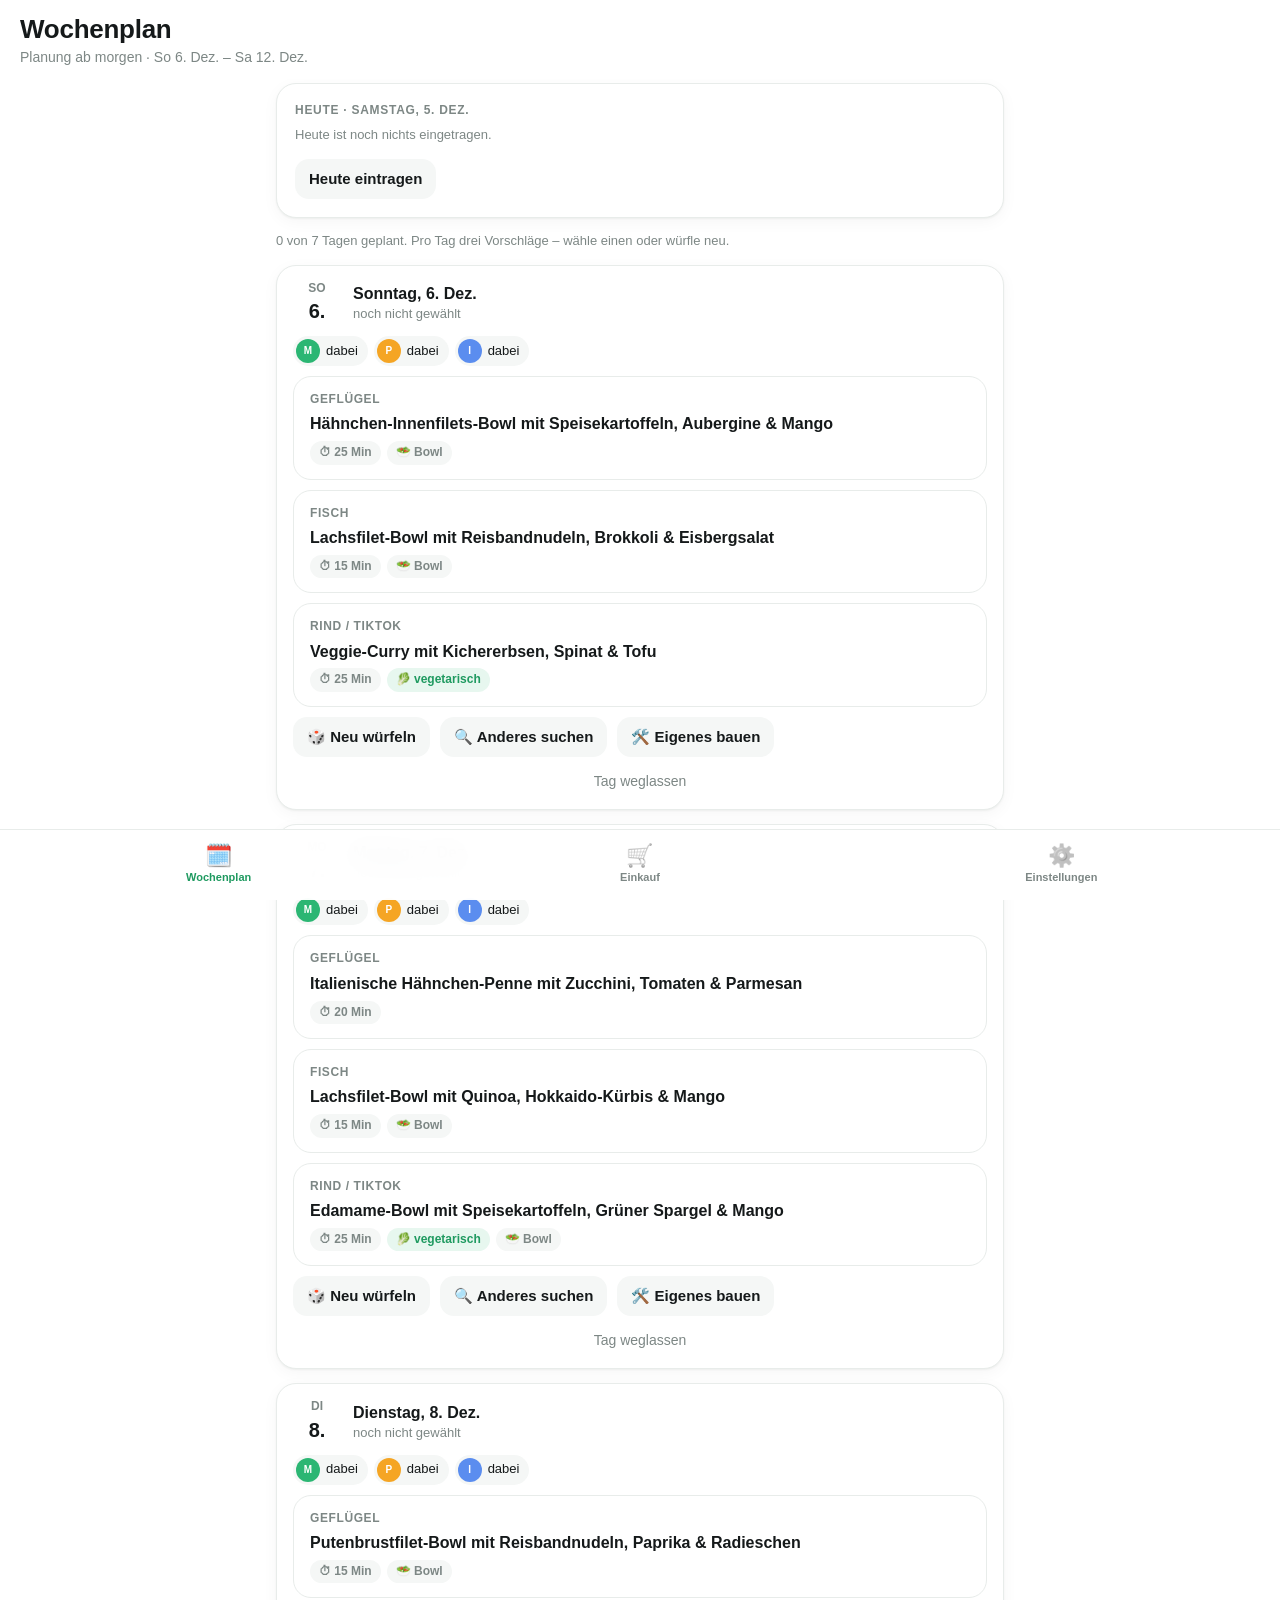
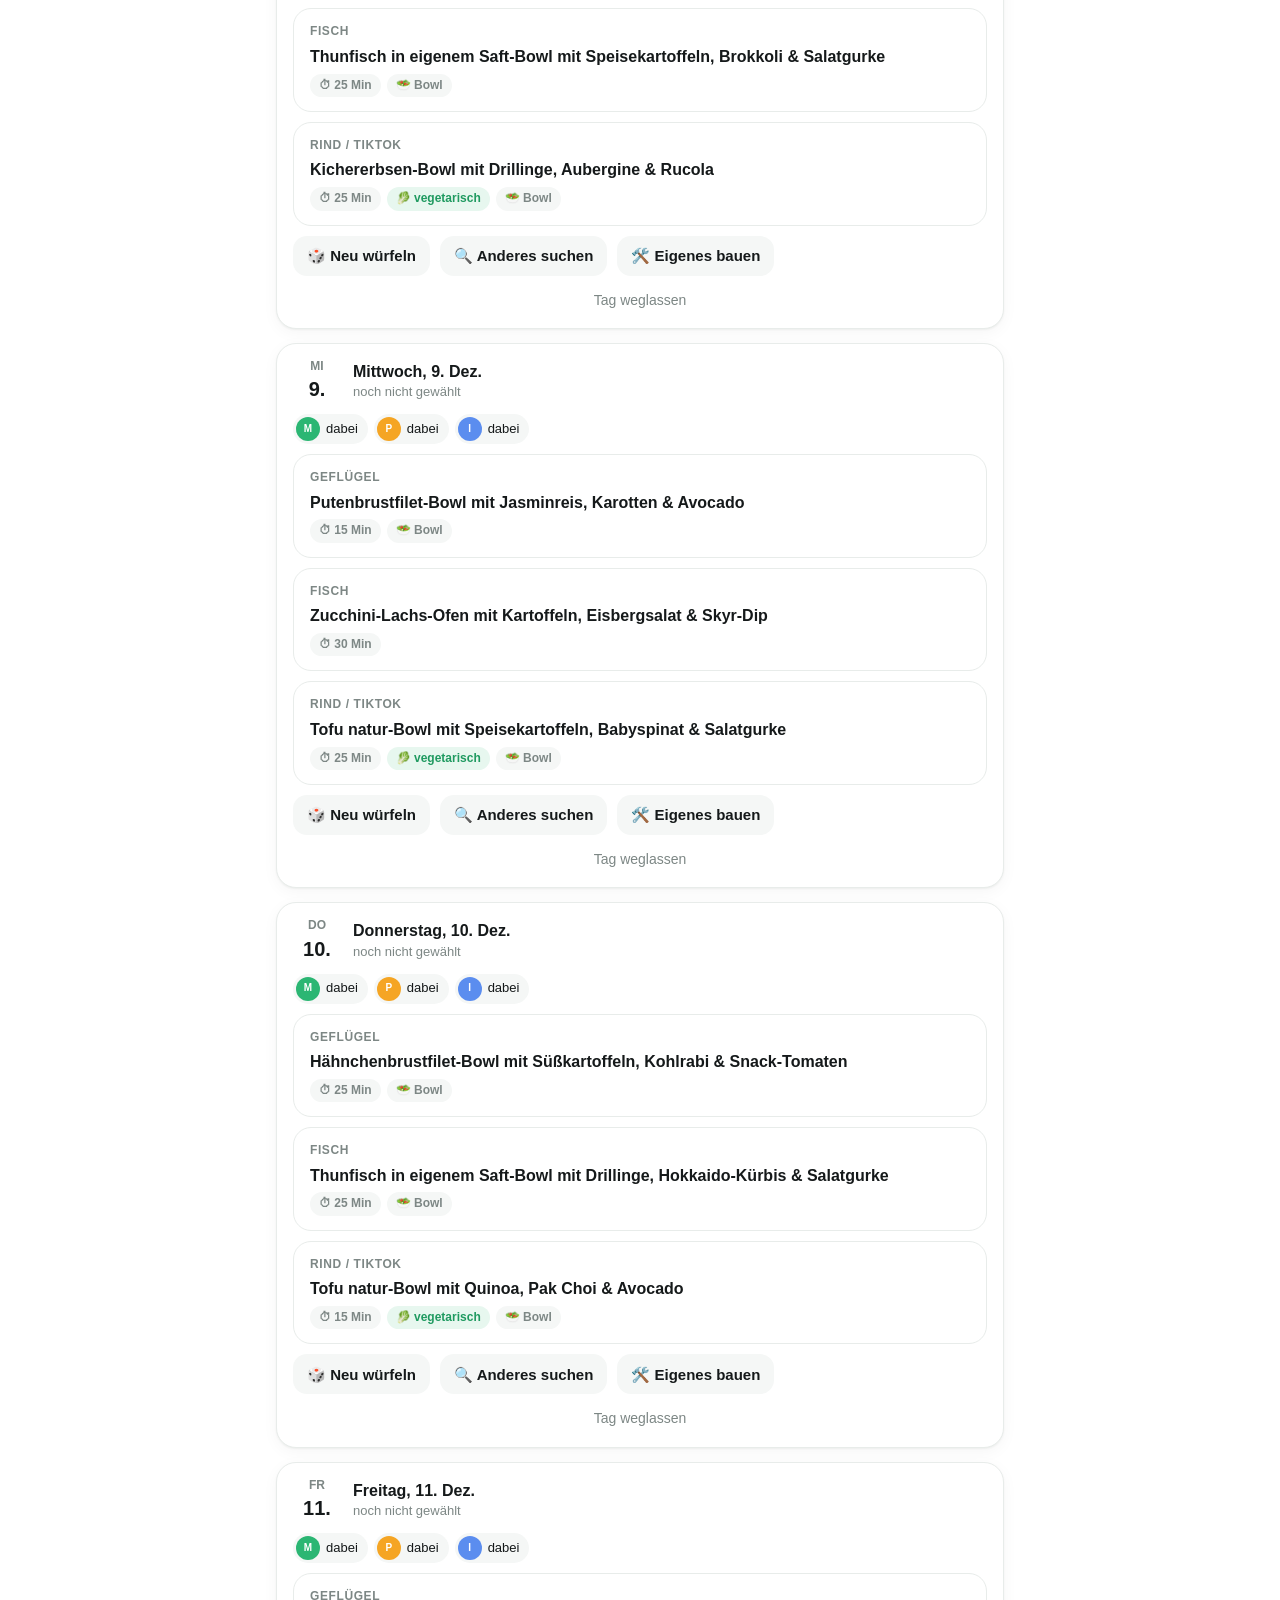
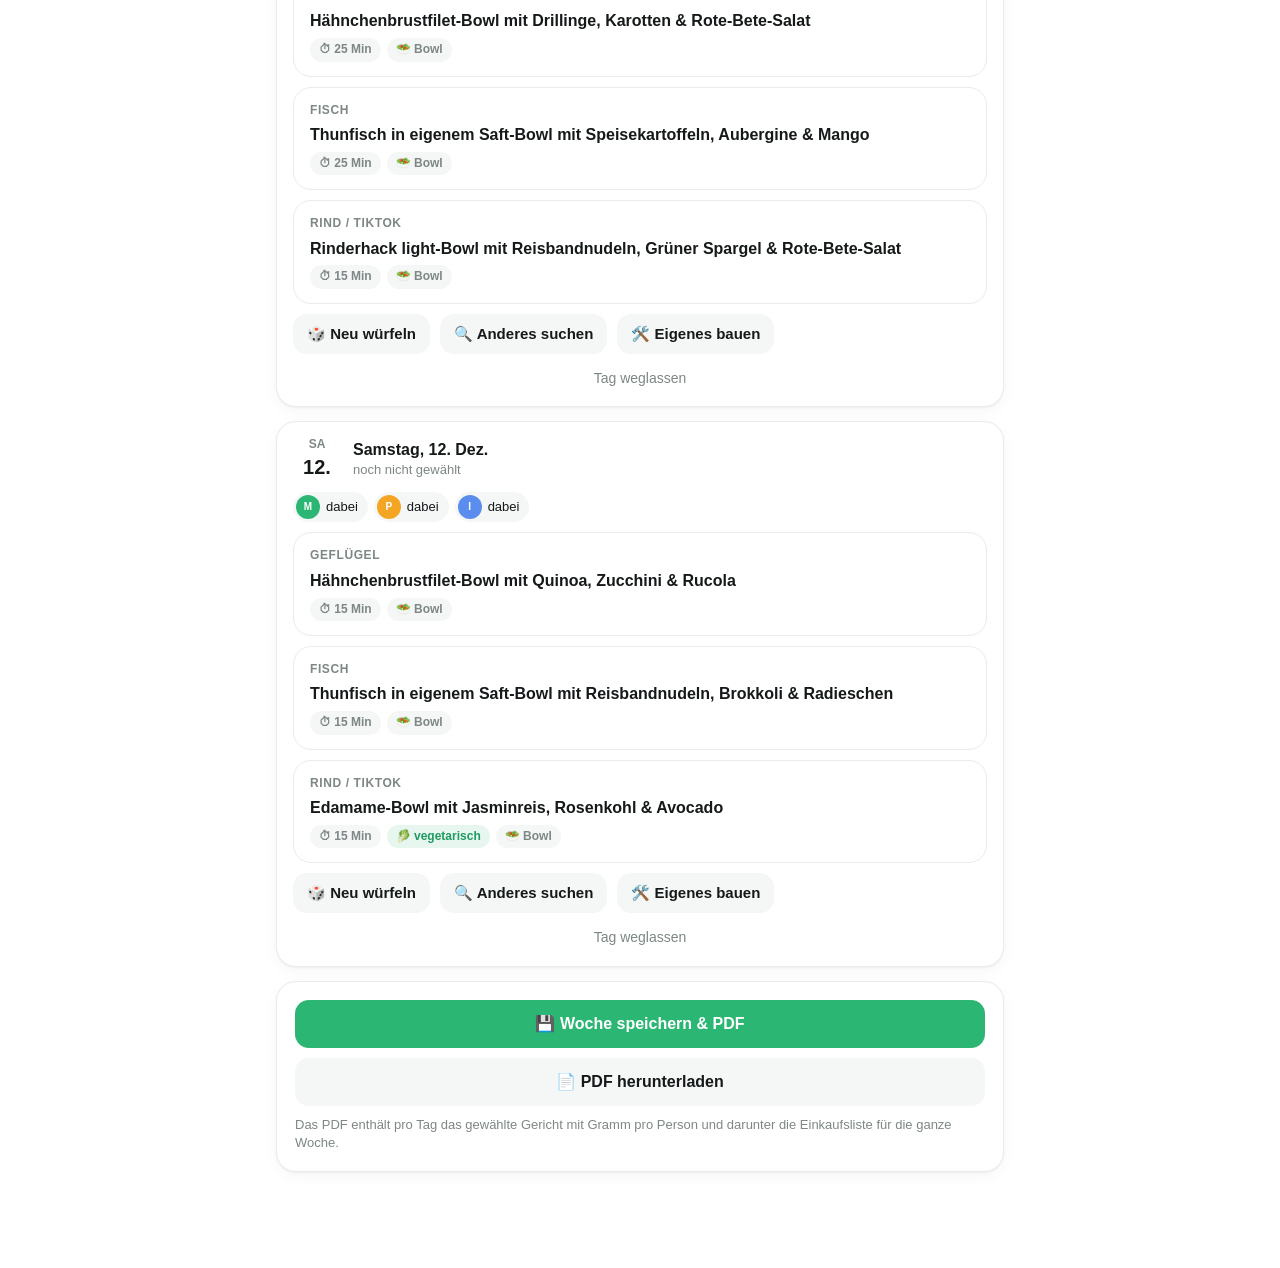
==== commit 88c28d60: "PDF hochkant A4, ein Tag pro Seite" ====
--- a/mensa-app-ipad.html
+++ b/mensa-app-ipad.html
@@ -1670,6 +1670,7 @@
     const cid = pid + 1;
     let content = '';
     ops.forEach(o => {
+      if (o.rect) { content += `0.88 g ${o.x.toFixed(1)} ${o.y.toFixed(1)} ${o.w.toFixed(1)} ${o.h.toFixed(1)} re f 0 g\n`; return; }
       content += `BT /${o.b ? 'F2' : 'F1'} ${o.s || 10} Tf ${o.x.toFixed(1)} ${o.y.toFixed(1)} Td (${pdfLiteral(o.t)}) Tj ET\n`;
     });
     objs[pid] = `<< /Type /Page /Parent 2 0 R /MediaBox [0 0 ${W} ${H}] /Resources << /Font << /F1 3 0 R /F2 4 0 R >> >> /Contents ${cid} 0 R >>`;
@@ -2704,78 +2705,149 @@
   };
 }
 
-/* Seiten (A4 quer): je Gericht Zutaten mit Gesamtmengen und Zubereitung, danach Einkaufsliste */
+/* PDF im Hochkant-Format A4 (595 x 842 pt).
+   Jeder Tag steht auf einer eigenen Seite: Kopfzeile mit Datum, Gericht,
+   Personen, Zutaten mit Gesamtmengen und nummerierte Zubereitung.
+   Danach die Einkaufsliste über die ganze Woche. */
+const PDF_W = 595;
+const PDF_H = 842;
+const PDF_TOP = 800;
+const PDF_BOTTOM = 50;
+
 function renderPdfPages(c) {
   const pages = [];
   let ops = [];
-  let y = 540;
-  const newPage = () => { if (ops.length) pages.push(ops); ops = []; y = 540; };
+  let y = PDF_TOP;
+  let dayNo = 0;
+  const newPage = () => { if (ops.length) pages.push(ops); ops = []; y = PDF_TOP; };
   const put = (text, o = {}) => {
-    const size = o.s || 9;
-    const lh = size + 3.5;
-    pdfWrap(text, o.max || 150).forEach(part => {
-      if (y - lh < 36) newPage();
+    const size = o.s || 10;
+    const lh = size + 4;
+    pdfWrap(text, o.max || 95).forEach(part => {
+      if (y - lh < PDF_BOTTOM) newPage();
       ops.push({ x: o.x || 40, y, s: size, b: !!o.b, t: part });
       y -= lh;
     });
   };
-  const gap = h => { y -= h; if (y < 36) newPage(); };
-
-  newPage();
-  put('Wochenplan · ' + c.label, { s: 16, b: true, max: 90 });
-  put((c.saved ? 'Gespeichert' : 'Entwurf') + ' · Gerichte zum Kochen, Mengen insgesamt für alle anwesenden Personen', { s: 9 });
-  gap(8);
+  const cell = (text, x, o = {}) => {
+    const size = o.s || 10;
+    if (y - (size + 4) < PDF_BOTTOM) newPage();
+    ops.push({ x, y, s: size, b: !!o.b, t: text });
+  };
+  const rule = () => { if (y < PDF_BOTTOM + 10) newPage(); ops.push({ rect: true, x: 40, y: y - 3, w: PDF_W - 80, h: 0.8 }); y -= 10; };
+  const gap = h => { y -= h; if (y < PDF_BOTTOM) newPage(); };
+  const pageHead = () => {
+    ops.push({ rect: true, x: 40, y: PDF_TOP - 6, w: PDF_W - 80, h: 20 });
+    ops.push({ x: 46, y: PDF_TOP, s: 9, b: true, t: 'Wochenplan · ' + c.label });
+    ops.push({ x: PDF_W - 200, y: PDF_TOP, s: 9, t: (c.saved ? 'gespeichert' : 'Entwurf') });
+    y = PDF_TOP - 36;
+  };
+  const footer = () => {
+    ops.push({ x: 40, y: 28, s: 8, t: 'Stand ' + dateLong(todayISO()) + ' · Seite ' + (pages.length + 1) });
+  };
+
+  /* Ein Tag = eine Seite */
   c.days.forEach(day => {
+    newPage();
+    pageHead();
+    dayNo += 1;
+    put(dateLong(day.date), { s: 20, b: true, max: 60 });
     if (!day.title) {
-      put(dateLong(day.date) + ' – noch offen', { s: 11, b: true, max: 120 });
-      gap(8);
+      gap(6);
+      put('Für diesen Tag ist noch kein Gericht gewählt.', { s: 11 });
+      footer();
       return;
     }
-    put(dateLong(day.date) + ' – ' + day.title, { s: 12, b: true, max: 105 });
+    put(day.title, { s: 14, b: true, max: 70 });
+    gap(4);
     const who = day.people.length ? day.people.join(', ') : 'niemand';
-    const meta = 'Zeit ' + day.minutes + ' Min · für ' + day.people.length + ' Person(en): ' + who +
-      (day.imported ? ' · Mengen wie importiert' : ' · Kochtopf gesamt ' + fmtG(day.grams) + ' · Protein gesamt ' + fmtN(day.protein, 0) + ' g');
-    put(meta, { s: 8.5, max: 165 });
-    put('Zutaten (gesamt):', { s: 9, b: true, max: 60 });
-    day.sums.forEach(s => put((s.grams != null ? fmtG(s.grams) : s.text) + '   ' + s.name, { s: 9, x: 56, max: 150 }));
+    put('Zeit: ' + day.minutes + ' Min    ·    für ' + day.people.length + ' Person(en): ' + who, { s: 10, max: 100 });
+    if (!day.imported) {
+      put('Kochtopf gesamt: ' + fmtG(day.grams) + '    ·    Protein gesamt: ' + fmtN(day.protein, 0) + ' g', { s: 10, max: 100 });
+    } else {
+      put('Mengen wie in der Rezept-Datei angegeben', { s: 10, max: 100 });
+    }
+    gap(6);
+    rule();
+    put('Zutaten (gesamt)', { s: 12, b: true, max: 60 });
+    gap(2);
+    day.sums.forEach(s => {
+      const amount = s.grams != null ? fmtG(s.grams) : s.text;
+      if (y - 16 < PDF_BOTTOM) newPage();
+      cell(amount, 46, { s: 11, b: true });
+      pdfWrap(s.name, 70).forEach((part, k) => {
+        if (k === 0) cell(part, 170, { s: 11 });
+        else { y -= 14; cell(part, 170, { s: 11 }); }
+      });
+      y -= 16;
+    });
     if (day.steps.length) {
-      put('Zubereitung:', { s: 9, b: true, max: 60 });
-      day.steps.forEach((st, k) => put((k + 1) + '. ' + st, { s: 9, x: 56, max: 150 }));
+      gap(6);
+      rule();
+      put('Zubereitung', { s: 12, b: true, max: 60 });
+      gap(2);
+      day.steps.forEach((st, k) => {
+        pdfWrap((k + 1) + '.  ' + st, 92).forEach((part, j) => put(part, { s: 10.5, x: j === 0 ? 46 : 62, max: 92 }));
+        gap(4);
+      });
     }
-    gap(10);
+    footer();
   });
+
   if (c.skipped.length) {
-    gap(4);
-    put('Entfallene Tage: ' + c.skipped.map(dateShort).join(', '), { s: 9 });
+    newPage();
+    pageHead();
+    put('Entfallene Tage', { s: 14, b: true, max: 60 });
+    put(c.skipped.map(dateLong).join(', '), { s: 10 });
+    footer();
   }
 
+  /* Einkaufsliste */
   newPage();
-  put('Einkaufsliste für die Woche · ' + c.label, { s: 16, b: true, max: 90 });
-  put('Gesamtmengen über alle Tage, Vorrat abgezogen, Packungen auf volle Lidl-Gebinde aufgerundet', { s: 9 });
+  ops.push({ rect: true, x: 40, y: PDF_TOP - 6, w: PDF_W - 80, h: 20 });
+  ops.push({ x: 46, y: PDF_TOP, s: 9, b: true, t: 'Einkaufsliste · ' + c.label });
+  y = PDF_TOP - 36;
+  put('Gesamtmengen über alle Tage, Vorrat abgezogen. Packungen auf volle Lidl-Gebinde aufgerundet.', { s: 9, max: 100 });
   gap(6);
   DEPARTMENTS.filter(d => d.key !== 'extra').forEach(d => {
     const items = c.shop.filter(l => l.dept === d.key);
     if (!items.length) return;
-    put(d.label, { s: 11, b: true, max: 100 });
-    items.forEach(l => put('[  ]  ' + l.packs + '× ' + l.packLabel + '  ·  ' + fmtG(l.net) + ' ' + l.name + (l.stock ? '  (Vorrat abgezogen)' : ''), { s: 9.5, x: 50, max: 130 }));
+    rule();
+    put(d.label, { s: 12, b: true, max: 60 });
+    gap(2);
+    items.forEach(l => {
+      if (y - 16 < PDF_BOTTOM) newPage();
+      cell('[  ]', 46, { s: 11 });
+      cell(l.packs + '× ' + l.packLabel, 80, { s: 11, b: true });
+      y -= 14;
+      pdfWrap(fmtG(l.net) + ' ' + l.name + (l.stock ? ' (Vorrat abgezogen)' : ''), 90).forEach(part => {
+        if (y - 14 < PDF_BOTTOM) newPage();
+        cell(part, 80, { s: 10 });
+        y -= 13;
+      });
+      gap(3);
+    });
     gap(4);
   });
   if (c.texts.length) {
-    put('Ohne Gramm-Angabe – bitte prüfen', { s: 11, b: true, max: 100 });
-    c.texts.forEach(t => put('[  ]  ' + t.name + ': ' + t.menge + ' (' + dateShort(t.date) + ')', { s: 9.5, x: 50, max: 130 }));
+    rule();
+    put('Ohne Gramm-Angabe – bitte prüfen', { s: 12, b: true, max: 60 });
+    c.texts.forEach(t => put('[  ]  ' + t.name + ': ' + t.menge + ' (' + dateShort(t.date) + ')', { s: 10, x: 46, max: 90 }));
     gap(4);
   }
   if (c.extras.length) {
-    put('Zusatzwünsche', { s: 11, b: true, max: 100 });
-    c.extras.forEach(t => put('[  ]  ' + t, { s: 9.5, x: 50, max: 130 }));
+    rule();
+    put('Zusatzwünsche', { s: 12, b: true, max: 60 });
+    c.extras.forEach(t => put('[  ]  ' + t, { s: 10, x: 46, max: 90 }));
   }
-  if (!c.shop.length && !c.texts.length && !c.extras.length) put('Nichts einzukaufen.', { s: 10 });
+  if (!c.shop.length && !c.texts.length && !c.extras.length) put('Nichts einzukaufen.', { s: 11 });
+  footer();
   newPage();
   return pages;
 }
 
 function downloadPdfFile(c) {
-  const bytes = buildPdf(renderPdfPages(c));
+  const bytes = buildPdf(renderPdfPages(c), PDF_W, PDF_H);
   const blob = new Blob([bytes], { type: 'application/pdf' });
   const a = document.createElement('a');
   a.href = URL.createObjectURL(blob);
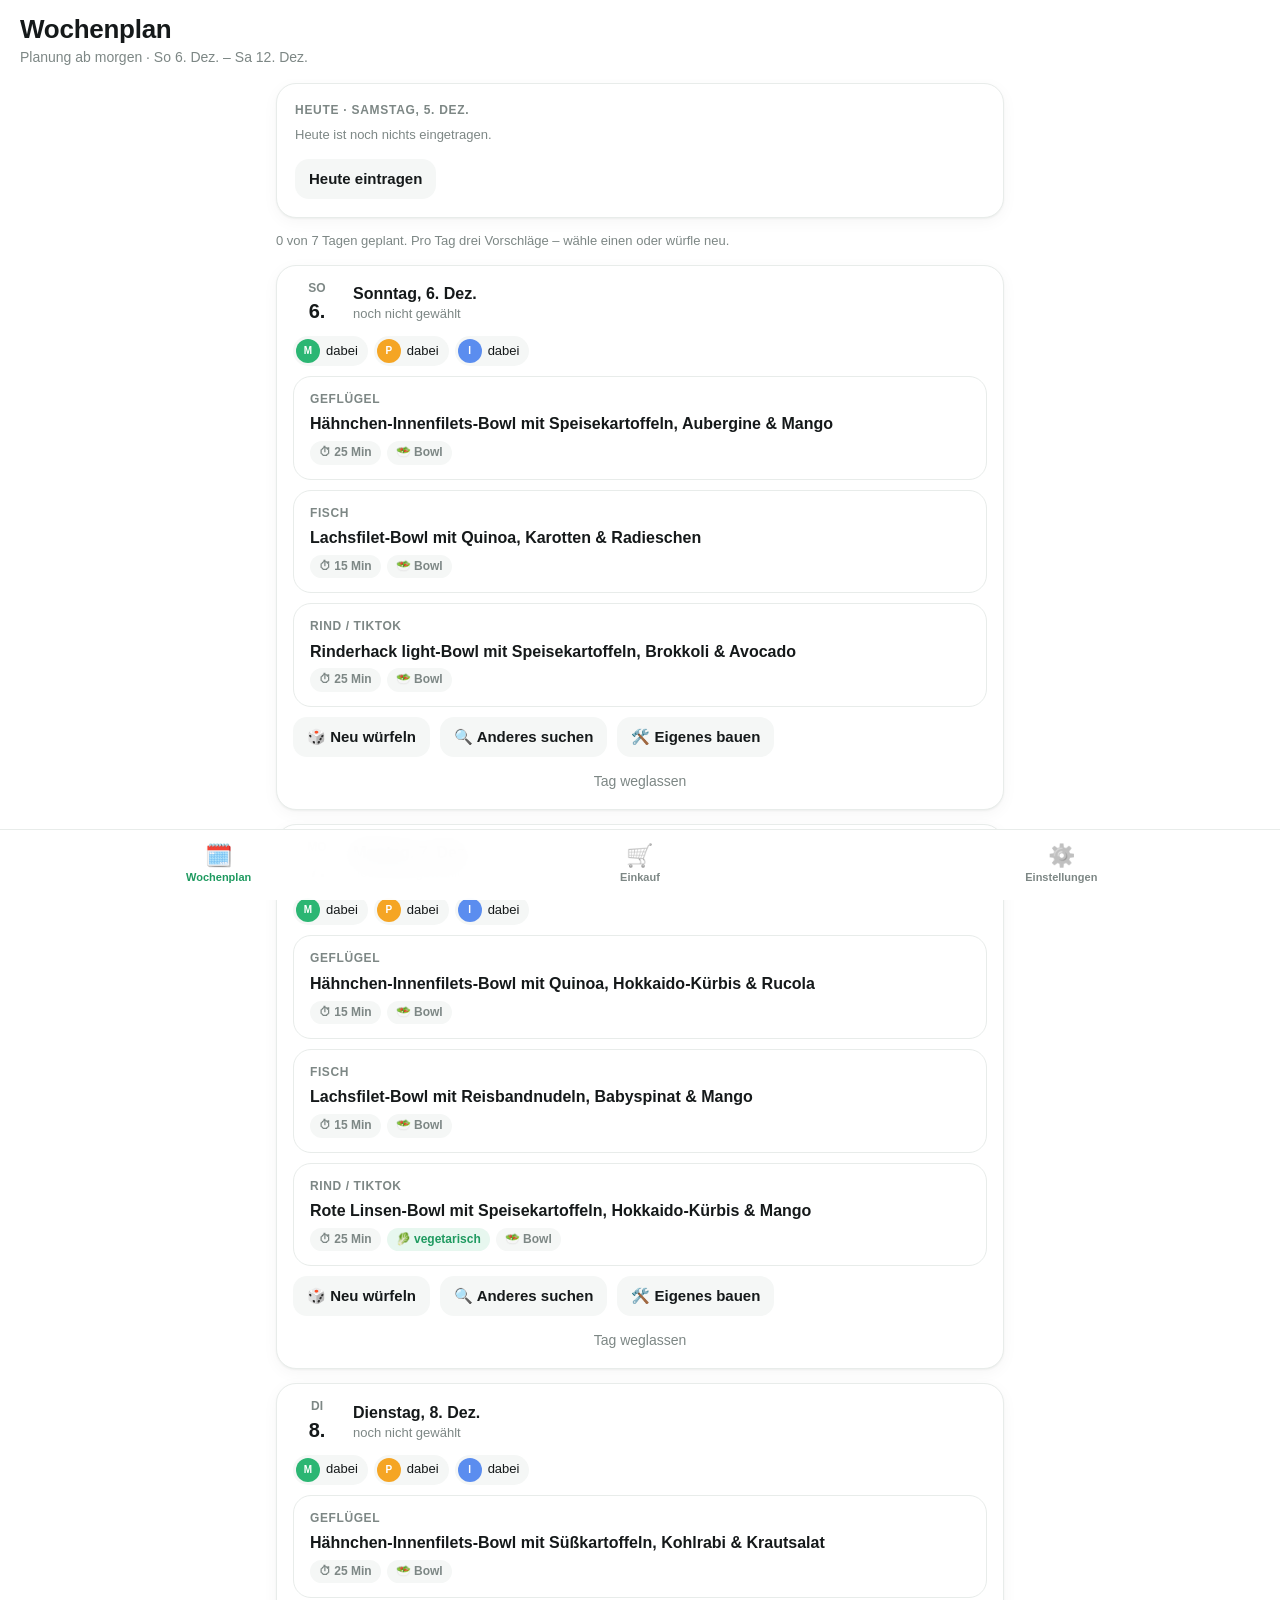
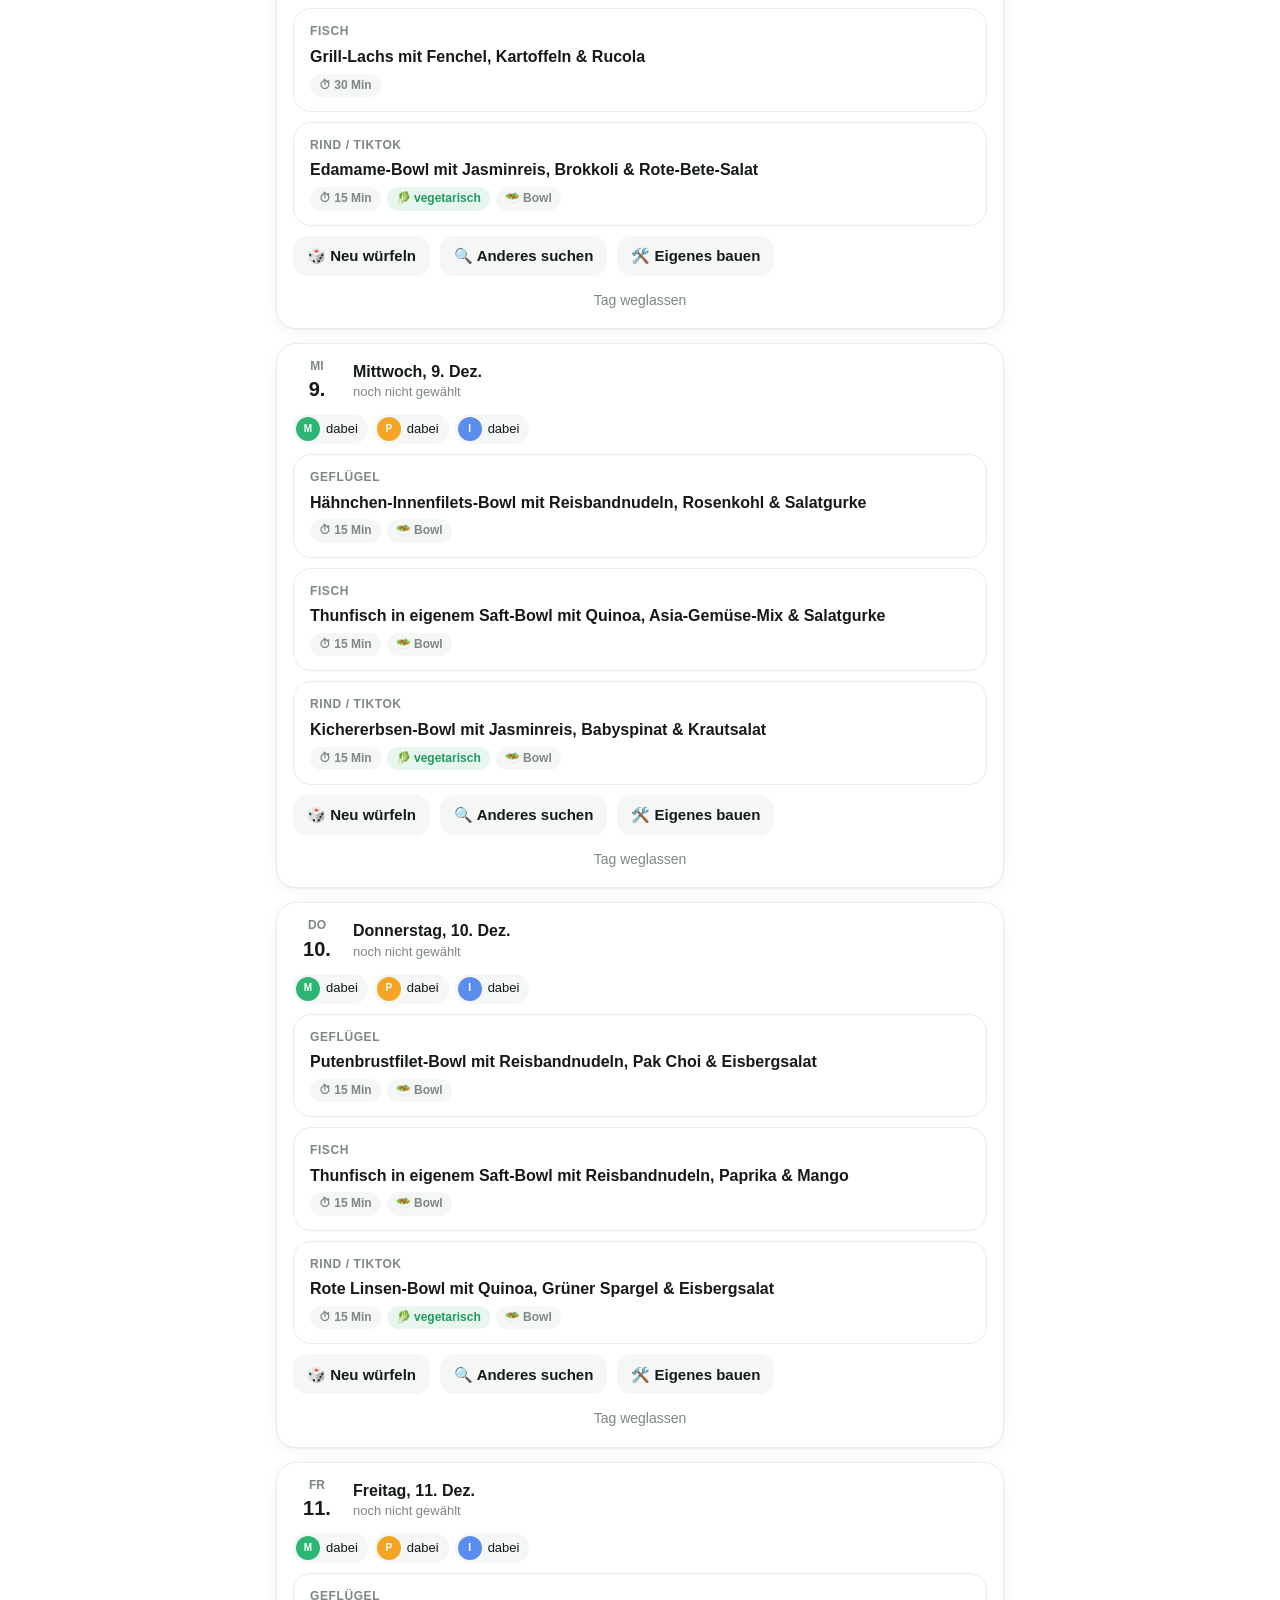
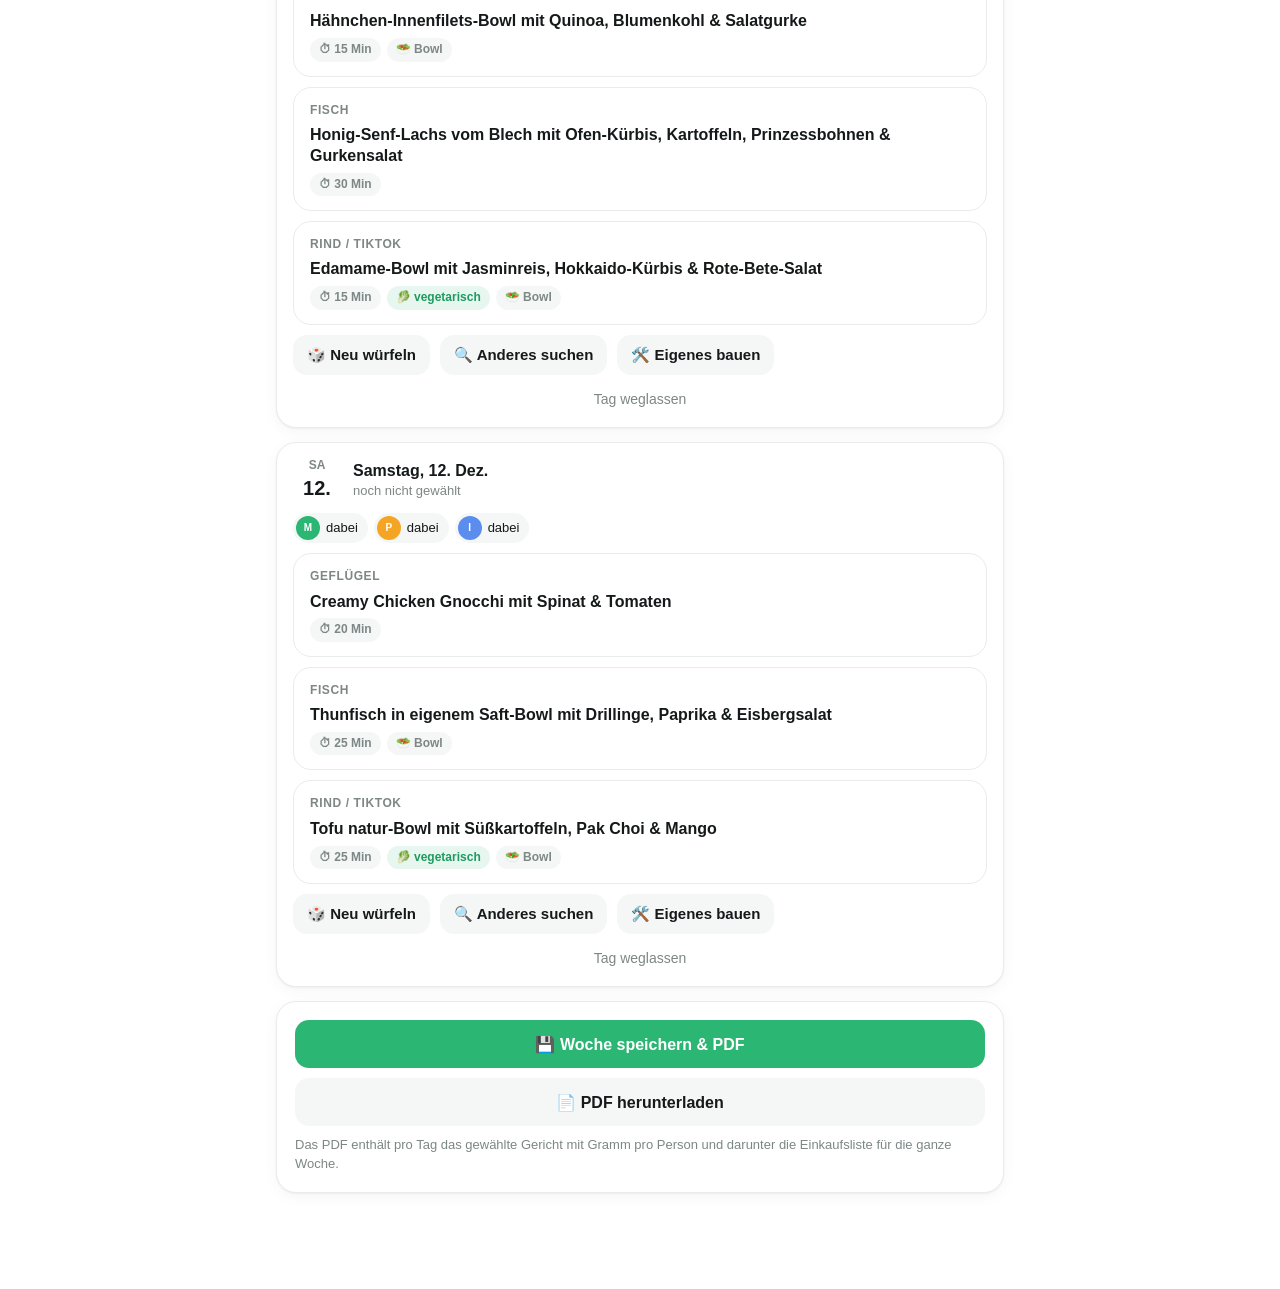
==== commit d343c7ba: "Quelle bei importierten Rezepten anzeigen" ====
--- a/mensa-app-ipad.html
+++ b/mensa-app-ipad.html
@@ -1923,7 +1923,7 @@
 /* ----- Importierte Rezepte (Format: name, kategorie, zutaten[{name,menge}], schritte) ----- */
 function importedAsRecipes() {
   return (S.imported || []).map(r => ({
-    id: r.id, title: r.title, category: 'import', season: 'all', prepTime: r.prepTime,
+    id: r.id, title: r.title, category: 'import', season: 'all', prepTime: r.prepTime, quelle: r.quelle || '',
     components: null, imported: true, ingredients: r.ingredients, steps: r.steps,
     proteinTags: [], tags: [], uses: [], themes: [], wheatFree: false, bowl: false, custom: false
   }));
@@ -1959,12 +1959,12 @@
       const c = l.split(',');
       const row = {};
       head.forEach((h, i) => { row[h] = (c[i] || '').trim(); });
-      rows.push({ title: row['titel'], kategorie: row['kategorie'], zeit: row['zubereitungszeit'], zutaten: [], schritte: [] });
+      rows.push({ title: row['titel'], kategorie: row['kategorie'], zeit: row['zubereitungszeit'], quelle: row['quelle'] || '', zutaten: [], schritte: [] });
     });
   } else {
     const data = JSON.parse(text);
     (Array.isArray(data) ? data : [data]).forEach(r => rows.push({
-      title: r.name || r.titel, kategorie: r.kategorie, zeit: r.zubereitungszeit || r.zeit,
+      title: r.name || r.titel, kategorie: r.kategorie, zeit: r.zubereitungszeit || r.zeit, quelle: r.quelle || r.source || '',
       zutaten: r.zutaten || [], schritte: r.schritte || []
     }));
   }
@@ -1972,6 +1972,7 @@
     id: 'imp_' + Date.now() + '_' + k,
     title: String(r.title).slice(0, 100),
     kategorie: r.kategorie || 'Import',
+    quelle: String(r.quelle || '').slice(0, 60),
     prepTime: parseMinutes(r.zeit),
     ingredients: r.zutaten.map(z => ({ name: String(z.name), menge: String(z.menge || '') })),
     steps: r.schritte.map(String),
@@ -2540,7 +2541,7 @@
     <button class="row-item" data-action="choose" data-date="${date}" data-recipe="${esc(r.id)}">
       <span class="grow">
         <b>${esc(r.title)}</b>
-        <span class="small muted block">⏱ ${r.prepTime} Min · ${esc(RECIPE_CATEGORIES[r.category] || 'Import')}${r.wheatFree ? ' · 🌾 weizenfrei' : ''}${r.bowl ? ' · 🥗 Bowl' : ''}</span>
+        <span class="small muted block">⏱ ${r.prepTime} Min · ${esc(RECIPE_CATEGORIES[r.category] || 'Import')}${r.quelle ? ' · Quelle: ' + esc(r.quelle) : ''}${r.wheatFree ? ' · 🌾 weizenfrei' : ''}${r.bowl ? ' · 🥗 Bowl' : ''}</span>
         ${conf.length ? `<span class="warn-inline block">⚠ ${conf.map(c => esc(c.name) + ': ' + esc(c.label)).join(', ')}</span>` : ''}
       </span>
     </button>`).join('') || '<p class="pad muted small">Keine Treffer.</p>';
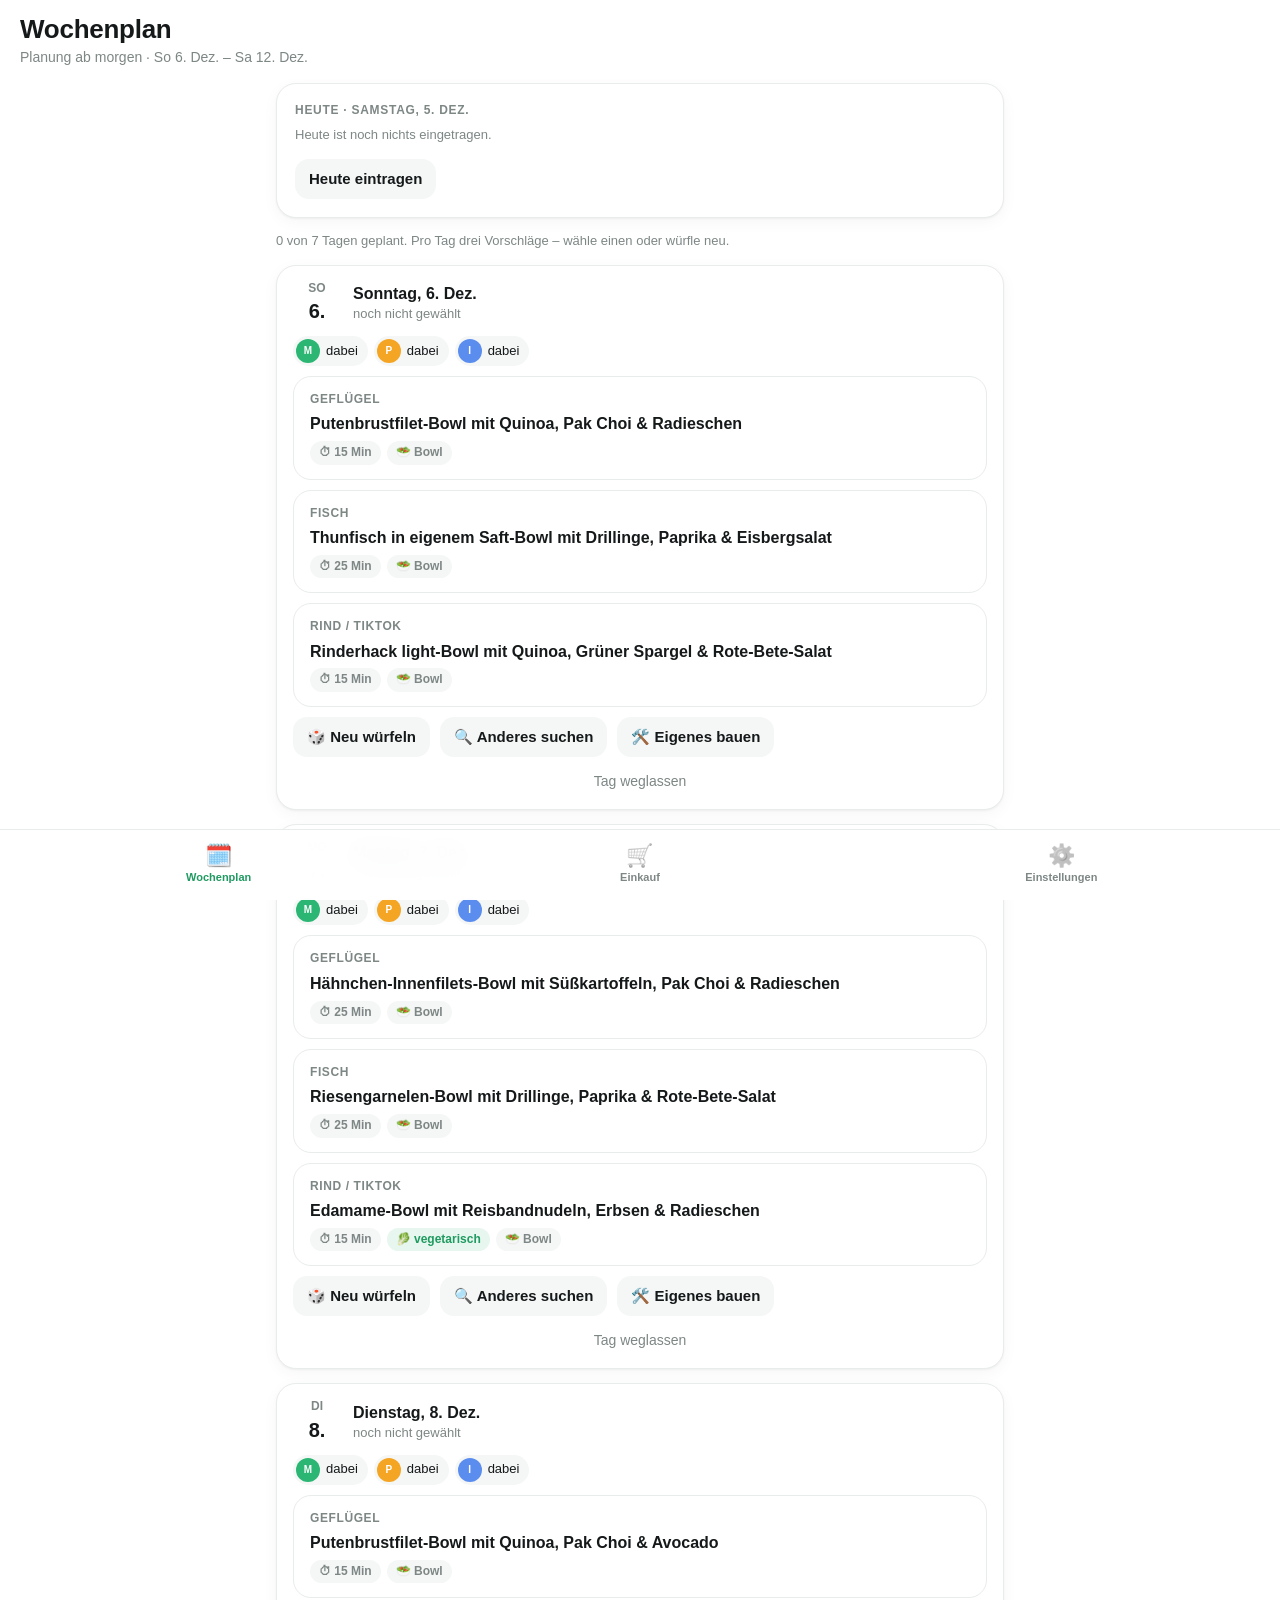
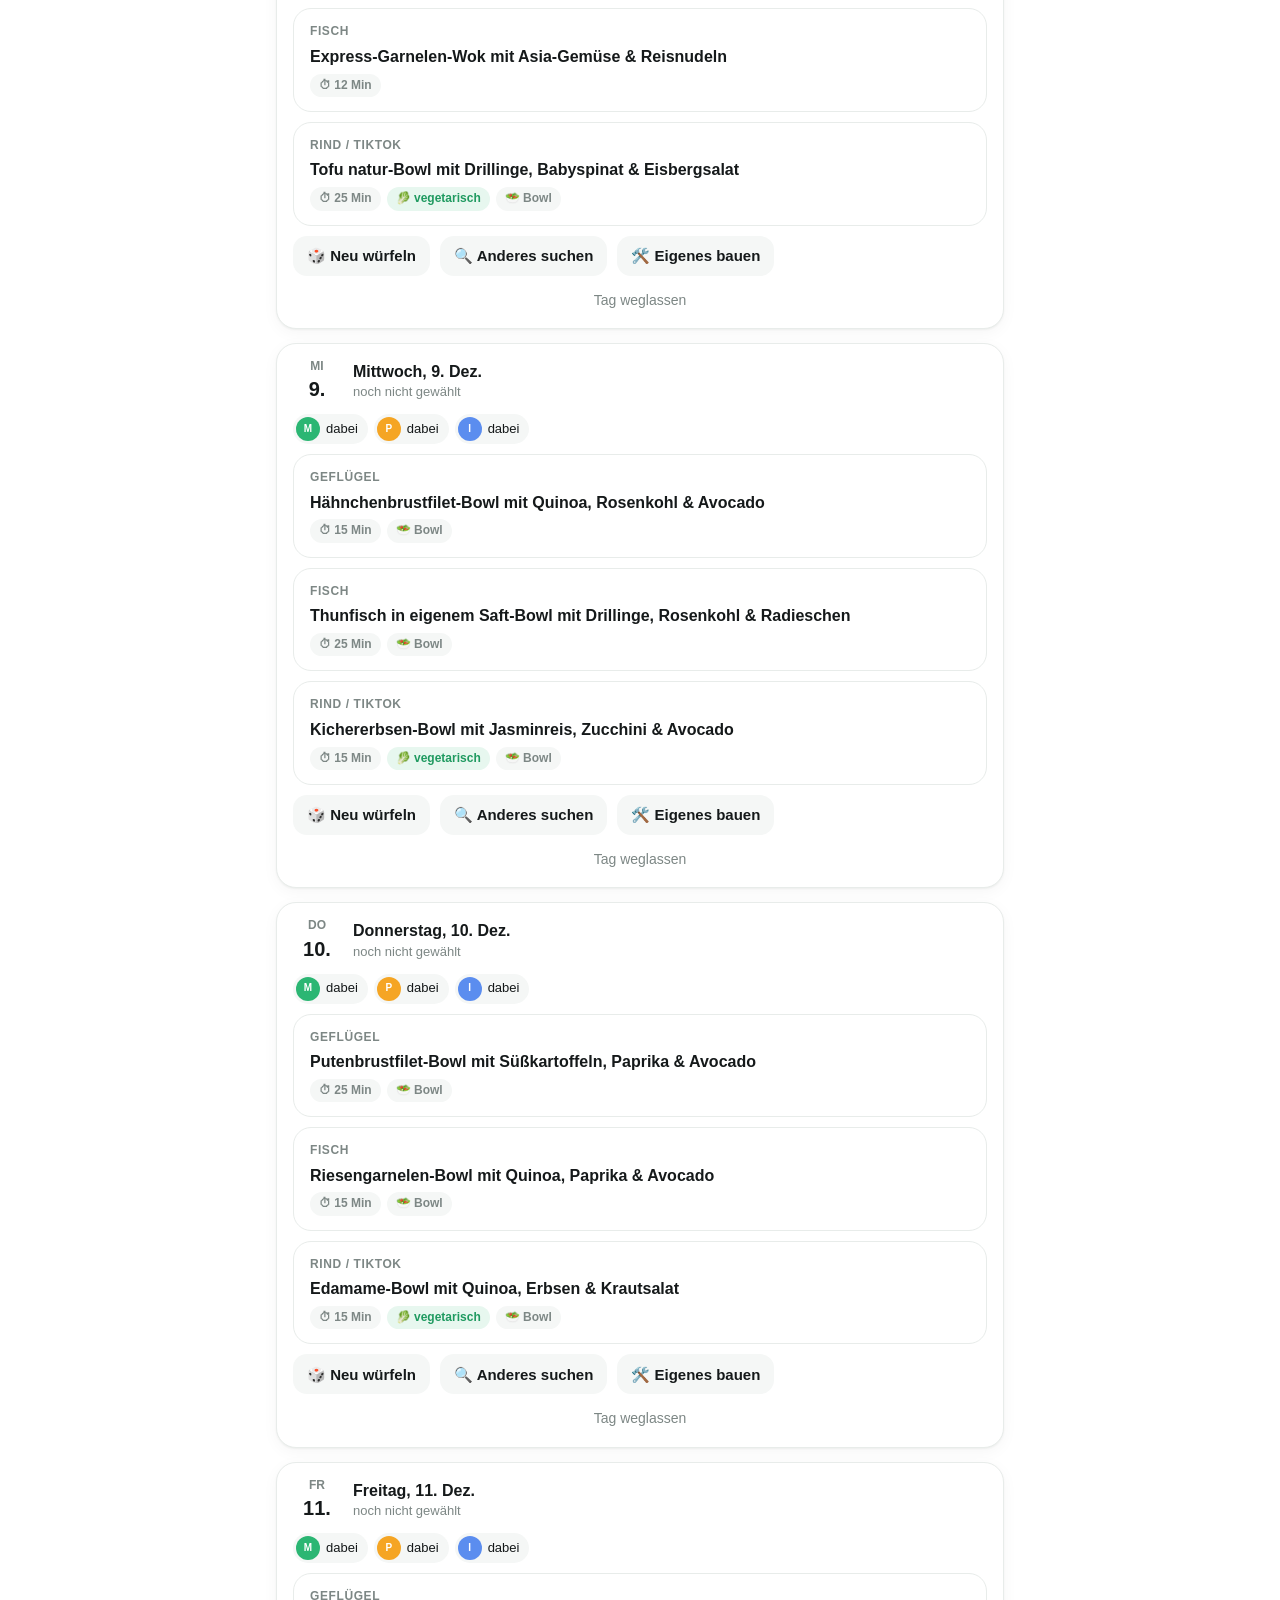
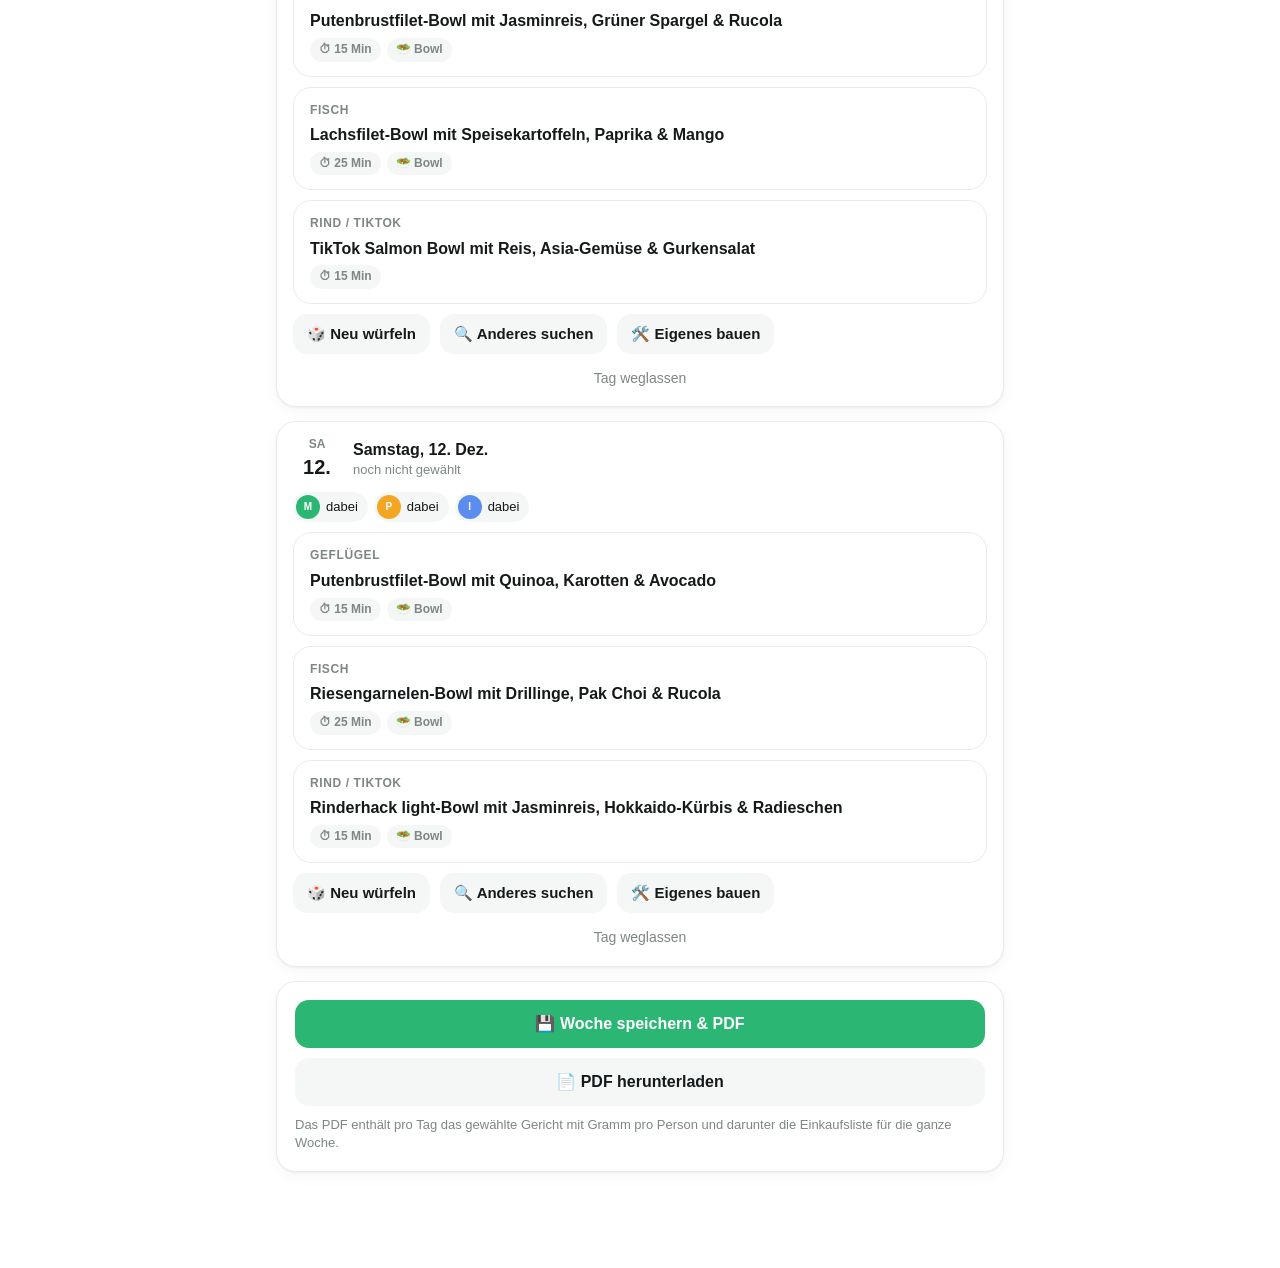
==== commit 256562bb: "292 eigene Rezepte eingebaut, Quelle: Eigenes Rezept" ====
--- a/mensa-app-ipad.html
+++ b/mensa-app-ipad.html
@@ -606,7 +606,7 @@
   <!-- Druckbereich: nur beim Drucken sichtbar -->
   <div id="print-root"></div>
 
-              <script>
+                        <script>
 /* ==========================================================================
    lidl_catalog.js – Lidl-Einzelprodukte
    Nährwerte pro 100 g (roh bzw. trocken). Packungsgrößen = echte Lidl-Gebinde.
@@ -1627,6 +1627,336 @@
 const BOWL_RECIPES = buildBowls();
 
 ;
+/* Eigene Rezepte (Teil 1). Format: [Name, Kategorie, Minuten, [[Zutat, Menge], ...], [Schritte]]
+   Mengen für eine Portion Familie wie im Katalog; Zutatennamen passen zum Lidl-Katalog. */
+const BUILTIN_RECIPES_RAW_1 = [
+  ["Hähnchen-Reis-Bowl mit Brokkoli", "Fitness", 20, [["Hähnchen-Innenfilets", "400 g"], ["Jasminreis", "150 g"], ["Brokkoli", "300 g"], ["Sojasauce", "20 g"]], ["Reis garen.", "Hähnchen würfeln, mit Sojasauce in der Pfanne 6 Minuten braten.", "Brokkoli dämpfen, mit Reis und Hähnchen anrichten."]],
+  ["Putenstreifen mit Paprika und Quinoa", "Fitness", 25, [["Putenbrust", "400 g"], ["Quinoa", "150 g"], ["Paprika", "300 g"], ["Zwiebeln", "100 g"]], ["Quinoa nach Packungsanleitung garen.", "Pute in Streifen schneiden und 5 Minuten scharf anbraten.", "Paprika und Zwiebeln dazu, 5 Minuten mitbraten, mit Quinoa servieren."]],
+  ["Lachs mit Spinat und Speisekartoffeln", "Fitness", 30, [["Lachs", "350 g"], ["Speisekartoffeln", "400 g"], ["Babyspinat", "200 g"], ["Zitrone", "50 g"]], ["Kartoffeln in Salzwasser 20 Minuten kochen.", "Lachs würzen und 4 Minuten pro Seite braten.", "Spinat kurz in der Pfanne zusammenfallen lassen, mit Zitrone anrichten."]],
+  ["Hähnchen-Gemüse-Pfanne mit Zucchini", "Fitness", 20, [["Hähnchenbrust", "400 g"], ["Zucchini", "400 g"], ["Paprika", "200 g"], ["Passierte Tomaten", "200 g"]], ["Hähnchen würfeln und in der Pfanne anbraten.", "Zucchini und Paprika dazugeben, 5 Minuten braten.", "Mit passierten Tomaten ablöschen und 5 Minuten köcheln."]],
+  ["Rinderhack-Bowl mit Süßkartoffel", "Fitness", 30, [["Rinderhack", "350 g"], ["Süßkartoffeln", "400 g"], ["Spinat", "200 g"], ["Avocado", "150 g"]], ["Süßkartoffeln würfeln und 20 Minuten im Ofen bei 200 °C rösten.", "Hack krümelig braten und würzen.", "Alles mit Spinat und Avocado anrichten."]],
+  ["Linsen-Bolognese mit Vollkornnudeln", "Fitness", 30, [["Rote Linsen", "150 g"], ["Penne", "150 g"], ["Passierte Tomaten", "400 g"], ["Karotten", "150 g"], ["Zwiebeln", "100 g"]], ["Zwiebeln und Karotten würfeln und anbraten.", "Linsen und passierte Tomaten dazugeben, 15 Minuten köcheln.", "Penne kochen und mit der Sauce mischen."]],
+  ["Kichererbsen-Curry mit Spinat", "Vegetarisch", 25, [["Kichererbsen", "480 g"], ["Kokosmilch", "400 g"], ["Currypaste", "30 g"], ["Babyspinat", "200 g"], ["Jasminreis", "150 g"]], ["Currypaste in der Pfanne kurz rösten.", "Kokosmilch und Kichererbsen dazu, 10 Minuten köcheln.", "Spinat unterheben, mit Reis servieren."]],
+  ["Tofu-Gemüse-Wok", "Vegetarisch", 15, [["Tofu natur", "300 g"], ["Asia-Gemüse-Mix", "400 g"], ["Sojasauce", "30 g"], ["Jasminreis", "150 g"]], ["Tofu würfeln und im Wok knusprig braten.", "Asia-Gemüse dazugeben und 4 Minuten mitbraten.", "Mit Sojasauce würzen und mit Reis servieren."]],
+  ["Garnelen-Spinat-Pfanne mit Feta", "Fitness", 15, [["Riesengarnelen", "350 g"], ["Babyspinat", "300 g"], ["Feta light", "100 g"], ["Knoblauch", "10 g"]], ["Garnelen mit Knoblauch 2 Minuten braten.", "Spinat zugeben, bis er zusammenfällt.", "Feta darüber bröseln und servieren."]],
+  ["Thunfisch-Salat mit Kidneybohnen", "Schnell & Fit", 10, [["Thunfisch", "160 g"], ["Kidneybohnen", "240 g"], ["Mais", "140 g"], ["Gurke", "150 g"], ["Tomaten", "150 g"]], ["Thunfisch abtropfen lassen.", "Bohnen, Mais, Gurke und Tomaten würfeln.", "Alles mischen und mit Zitrone anmachen."]],
+  ["Quark-Ei-Pfannkuchen mit Beeren", "Frühstück", 15, [["Eier", "240 g"], ["Magerquark", "250 g"], ["Haferflocken", "60 g"], ["Heidelbeeren", "100 g"]], ["Eier, Quark und Haferflocken verrühren.", "Teig portionsweise in der Pfanne ausbacken.", "Mit Heidelbeeren servieren."]],
+  ["Skyr-Bowl mit Erdbeeren und Haferflocken", "Frühstück", 5, [["Skyr", "300 g"], ["Erdbeeren", "150 g"], ["Haferflocken", "50 g"]], ["Skyr in eine Schüssel geben.", "Erdbeeren waschen und in Scheiben schneiden.", "Mit Haferflocken und Erdbeeren belegen."]],
+  ["Overnight Oats mit Banane", "Frühstück", 5, [["Haferflocken", "80 g"], ["Magerquark", "150 g"], ["Milch", "150 g"], ["Banane", "120 g"]], ["Haferflocken mit Quark und Milch verrühren.", "Über Nacht im Kühlschrank ziehen lassen.", "Banane in Scheiben darauf geben."]],
+  ["Hähnchen-Gurken-Wraps", "Schnell & Fit", 15, [["Hähnchenbrust", "300 g"], ["Weizen-Tortillas", "2 Stück"], ["Salatgurke", "200 g"], ["Schmand light", "100 g"]], ["Hähnchen in Streifen braten.", "Gurke in Stifte schneiden.", "Wraps mit Hähnchen, Gurke und Schmand füllen und einrollen."]],
+  ["Lachs-Quinoa-Salat mit Avocado", "Salat", 20, [["Lachs", "300 g"], ["Quinoa", "150 g"], ["Avocado", "150 g"], ["Rucola", "75 g"], ["Snack-Tomaten", "150 g"]], ["Quinoa garen und abkühlen lassen.", "Lachs braten und in Stücke schneiden.", "Alles mit Rucola, Tomaten und Avocado mischen."]],
+  ["Putenbrust mit Ofengemüse", "Ofen", 35, [["Putenbrust", "450 g"], ["Karotten", "300 g"], ["Zucchini", "300 g"], ["Paprika", "200 g"], ["Speisekartoffeln", "300 g"]], ["Gemüse und Kartoffeln würfeln, mit Öl würzen.", "Pute würzen und mit dem Gemüse 30 Minuten bei 200 °C backen.", "Mit Kräutern servieren."]],
+  ["Hähnchenkeulen mit Blumenkohl", "Ofen", 45, [["Hähnchenkeulen", "600 g"], ["Blumenkohl", "500 g"], ["Speisekartoffeln", "300 g"], ["Magerquark", "150 g"]], ["Keulen würzen und mit Kartoffeln 40 Minuten bei 200 °C backen.", "Blumenkohl in Röschen zugeben und 15 Minuten mitbacken.", "Quark mit Kräutern als Dip servieren."]],
+  ["Rinderhack-Zucchini-Pfanne", "Fitness", 15, [["Rinderhack", "400 g"], ["Zucchini", "400 g"], ["Passierte Tomaten", "200 g"], ["Mozzarella light", "100 g"]], ["Hack krümelig braten und würzen.", "Zucchini würfeln und 5 Minuten mitbraten.", "Passierte Tomaten dazu, mit Mozzarella überbacken."]],
+  ["Eier-Spinat-Muffins", "Frühstück", 25, [["Eier", "360 g"], ["Babyspinat", "150 g"], ["Feta light", "80 g"], ["Paprika", "100 g"]], ["Gemüse klein schneiden.", "Eier verquirlen, Gemüse und Feta zugeben.", "In Muffinförmchen füllen und 20 Minuten bei 180 °C backen."]],
+  ["Hähnchen-Caesar-Salat light", "Salat", 15, [["Hähnchenbrust", "300 g"], ["Eisbergsalat", "250 g"], ["Magerquark", "150 g"], ["Parmesan", "20 g"]], ["Hähnchen würzen und in der Pfanne braten.", "Eisbergsalat in Streifen schneiden.", "Quark mit Parmesan und Zitrone als Dressing anrühren und alles mischen."]],
+  ["Gemüse-Frittata", "Ofen", 25, [["Eier", "480 g"], ["Zucchini", "200 g"], ["Paprika", "150 g"], ["Feta light", "100 g"]], ["Gemüse würfeln und in der Pfanne anbraten.", "Eier verquirlen und darübergießen.", "Feta darauf verteilen und 5 Minuten im Ofen stocken lassen."]],
+  ["Lachs-Sushi-Bowl", "Bowl", 20, [["Lachs", "300 g"], ["Jasminreis", "150 g"], ["Gurke", "150 g"], ["Avocado", "120 g"], ["Sojasauce", "20 g"]], ["Reis garen und mit einem Schuss Essig würzen.", "Lachs in Würfel schneiden.", "Reis, Lachs, Gurke und Avocado in die Bowl geben, Sojasauce darüber."]],
+  ["Garnelen-Reis-Pfanne mit Erbsen", "Fitness", 15, [["Riesengarnelen", "350 g"], ["Jasminreis", "150 g"], ["Erbsen", "200 g"], ["Karotten", "150 g"]], ["Reis garen.", "Garnelen 2 Minuten braten.", "Erbsen und Karotten dazu, 4 Minuten braten, Reis unterheben."]],
+  ["Tofu-Bowl mit Edamame", "Vegetarisch", 20, [["Tofu natur", "300 g"], ["Edamame", "300 g"], ["Jasminreis", "150 g"], ["Gurke", "150 g"], ["Sojasauce", "20 g"]], ["Tofu würfeln und knusprig braten.", "Edamame kochen.", "Alles mit Reis und Gurke anrichten, Sojasauce darüber."]],
+  ["Hühnchen-Currysuppe", "Suppe", 25, [["Hähnchenbrust", "300 g"], ["Kokosmilch", "400 g"], ["Currypaste", "30 g"], ["Karotten", "200 g"], ["Passierte Tomaten", "200 g"]], ["Hähnchen würfeln und anbraten.", "Karotten, Currypaste, Kokosmilch und Tomaten dazu, 15 Minuten köcheln.", "Hähnchen zurückgeben und servieren."]],
+  ["Linsensuppe mit Karotten", "Suppe", 30, [["Rote Linsen", "150 g"], ["Karotten", "200 g"], ["Zwiebeln", "100 g"], ["Passierte Tomaten", "200 g"]], ["Zwiebeln und Karotten anbraten.", "Linsen und Tomaten mit Wasser aufgießen und 20 Minuten köcheln.", "Mit Salz und Kreuzkümmel abschmecken."]],
+  ["Brokkolisuppe mit Magerquark", "Suppe", 20, [["Brokkoli", "500 g"], ["Speisekartoffeln", "200 g"], ["Magerquark", "150 g"], ["Zwiebeln", "50 g"]], ["Zwiebeln und Kartoffeln anschwitzen, mit Wasser aufgießen.", "Brokkoli zugeben und 15 Minuten köcheln.", "Pürieren und mit Quark verfeinern."]],
+  ["Kürbissuppe mit Kichererbsen", "Suppe", 30, [["Hokkaido-Kürbis", "600 g"], ["Kichererbsen", "240 g"], ["Zwiebeln", "100 g"], ["Kokosmilch", "200 g"]], ["Kürbis würfeln, mit Zwiebeln anschwitzen.", "Mit Wasser aufgießen, 20 Minuten köcheln.", "Pürieren, Kichererbsen und Kokosmilch dazu."]],
+  ["Hähnchen-Fajitas", "Mexikanisch", 20, [["Hähnchenbrust", "400 g"], ["Paprika", "300 g"], ["Zwiebeln", "100 g"], ["Weizen-Tortillas", "3 Stück"], ["Salsa", "100 g"]], ["Hähnchen in Streifen mit Gewürzen braten.", "Paprika und Zwiebeln dazu, 5 Minuten braten.", "In Tortillas füllen, mit Salsa servieren."]],
+  ["Mexikanischer Bohnentopf", "Mexikanisch", 25, [["Rinderhack", "300 g"], ["Kidneybohnen", "480 g"], ["Mais", "140 g"], ["Passierte Tomaten", "400 g"], ["Paprika", "150 g"]], ["Hack krümelig anbraten.", "Paprika würfeln und mitbraten.", "Bohnen, Mais und Tomaten zugeben, 10 Minuten köcheln."]],
+  ["Hähnchen-Teriyaki mit Asia-Gemüse", "Asiatisch", 20, [["Hähnchen-Innenfilets", "400 g"], ["Asia-Gemüse-Mix", "400 g"], ["Sojasauce", "40 g"], ["Jasminreis", "150 g"], ["Ananasstücke", "100 g"]], ["Hähnchen in Würfel schneiden und braten.", "Asia-Gemüse, Ananas und Sojasauce zugeben, 5 Minuten glasieren.", "Mit Reis servieren."]],
+  ["Putenbrust-Pfanne mit Pilzen", "Fitness", 20, [["Putenbrust", "400 g"], ["Champignons", "250 g"], ["Passierte Tomaten", "150 g"], ["Speisekartoffeln", "300 g"]], ["Kartoffeln in Scheiben in der Pfanne knusprig braten.", "Pute und Champignons dazu, 5 Minuten braten.", "Mit passierten Tomaten ablöschen und 3 Minuten köcheln."]],
+  ["Lachsfilet mit Brokkoli und Quinoa", "Fitness", 25, [["Lachs", "350 g"], ["Brokkoli", "400 g"], ["Quinoa", "150 g"], ["Zitrone", "30 g"]], ["Quinoa garen.", "Lachs würzen und im Ofen 12 Minuten bei 200 °C garen.", "Brokkoli dämpfen, mit Zitrone und Quinoa servieren."]],
+  ["Gefüllte Paprika mit Hack und Reis", "Ofen", 40, [["Rinderhack", "350 g"], ["Paprika", "500 g"], ["Jasminreis", "120 g"], ["Passierte Tomaten", "200 g"]], ["Reis garen. Paprika halbieren und entkernen.", "Hack mit Reis mischen, in die Paprika füllen.", "Mit passierten Tomaten übergießen und 30 Minuten bei 190 °C backen."]],
+  ["Kartoffel-Gemüse-Auflauf mit Hack", "Ofen", 45, [["Speisekartoffeln", "500 g"], ["Rinderhack", "300 g"], ["Zucchini", "250 g"], ["Magerquark", "200 g"]], ["Kartoffeln in Scheiben schneiden und vorgaren.", "Hack anbraten, Zucchini dazu, würzen.", "Schichten, Quark darübergeben und 25 Minuten bei 200 °C überbacken."]],
+  ["Blumenkohl-Reis mit Garnelen", "Low Carb", 20, [["Blumenkohl", "500 g"], ["Riesengarnelen", "350 g"], ["Erbsen", "150 g"], ["Knoblauch", "10 g"]], ["Blumenkohl grob reiben und in der Pfanne 5 Minuten braten.", "Garnelen mit Knoblauch zugeben und 3 Minuten braten.", "Erbsen unterrühren und servieren."]],
+  ["Zucchini-Nudeln mit Hähnchen", "Low Carb", 15, [["Zucchini", "500 g"], ["Hähnchenbrust", "350 g"], ["Passierte Tomaten", "200 g"], ["Parmesan", "15 g"]], ["Zucchini mit dem Hobel in Streifen schneiden.", "Hähnchen würfeln und anbraten.", "Zucchini kurz mitbraten, Tomaten dazu, mit Parmesan servieren."]],
+  ["Spinat-Lachs-Omelett", "Frühstück", 15, [["Eier", "240 g"], ["Lachs", "120 g"], ["Babyspinat", "100 g"], ["Frischkäse light", "60 g"]], ["Spinat in der Pfanne zusammenfallen lassen.", "Eier verquirlen, in die Pfanne gießen.", "Lachs und Frischkäse darauf verteilen, zusammenklappen."]],
+  ["Haferflocken-Pancakes mit Quark", "Frühstück", 15, [["Haferflocken", "100 g"], ["Eier", "120 g"], ["Magerquark", "200 g"], ["Heidelbeeren", "100 g"]], ["Haferflocken mit Eiern und etwas Wasser mixen.", "Kleine Pancakes in der Pfanne ausbacken.", "Mit Quark und Heidelbeeren servieren."]],
+  ["Chia-Pudding mit Mango", "Frühstück", 10, [["Milch", "250 g"], ["Magerquark", "150 g"], ["Mango", "150 g"], ["Haferflocken", "30 g"]], ["Milch mit Quark und Haferflocken verrühren.", "Über Nacht ziehen lassen.", "Mit Mangowürfeln servieren."]],
+  ["Hähnchen-Avocado-Salat", "Salat", 15, [["Hähnchenbrust", "350 g"], ["Avocado", "150 g"], ["Rucola", "100 g"], ["Snack-Tomaten", "150 g"], ["Feta light", "60 g"]], ["Hähnchen würzen und braten.", "Avocado in Würfel schneiden, Tomaten halbieren.", "Alles mit Rucola und Feta mischen."]],
+  ["Thunfisch-Pasta mit Tomaten", "Schnell & Fit", 15, [["Penne", "150 g"], ["Thunfisch", "160 g"], ["Passierte Tomaten", "250 g"], ["Zwiebeln", "50 g"]], ["Penne kochen.", "Zwiebeln anschwitzen, Tomaten 5 Minuten köcheln.", "Thunfisch und Pasta unterrühren."]],
+  ["Hähnchen-Gnocchi-Pfanne mit Spinat", "Schnell & Fit", 20, [["Hähnchenbrust", "350 g"], ["Gnocchi", "400 g"], ["Babyspinat", "200 g"], ["Magerquark", "150 g"]], ["Hähnchen würfeln und anbraten.", "Gnocchi dazu, 5 Minuten knusprig braten.", "Spinat und Quark als Sauce unterrühren."]],
+  ["Gurken-Lachs-Wraps", "Schnell & Fit", 10, [["Lachs", "250 g"], ["Weizen-Tortillas", "2 Stück"], ["Salatgurke", "150 g"], ["Frischkäse light", "100 g"]], ["Lachs in Stücke zupfen.", "Gurke in Stifte schneiden.", "Wraps mit Frischkäse, Lachs und Gurke füllen."]],
+  ["Rucola-Pasta mit Garnelen", "Schnell & Fit", 15, [["Penne", "150 g"], ["Riesengarnelen", "300 g"], ["Rucola", "75 g"], ["Parmesan", "20 g"]], ["Penne kochen.", "Garnelen 2 Minuten braten.", "Pasta mit Garnelen mischen, Rucola und Parmesan darüber."]],
+  ["Vollkorn-Toast mit Ei und Avocado", "Frühstück", 10, [["Vollkornbrot", "120 g"], ["Eier", "120 g"], ["Avocado", "100 g"], ["Snack-Tomaten", "100 g"]], ["Eier als Spiegelei braten.", "Avocado zerdrücken, Brot toasten.", "Brot mit Avocado, Ei und Tomaten belegen."]],
+  ["Pfirsich-Quark mit Haferflocken", "Frühstück", 5, [["Magerquark", "250 g"], ["Haferflocken", "40 g"], ["Erdbeeren", "150 g"], ["Honig", "10 g"]], ["Quark in eine Schüssel geben.", "Erdbeeren klein schneiden.", "Mit Haferflocken, Erdbeeren und etwas Honig servieren."]],
+  ["Blumenkohl-Curry mit Kichererbsen", "Vegetarisch", 25, [["Blumenkohl", "500 g"], ["Kichererbsen", "240 g"], ["Kokosmilch", "200 g"], ["Currypaste", "20 g"], ["Jasminreis", "150 g"]], ["Blumenkohl in Röschen schneiden.", "Currypaste kurz rösten, Kokosmilch und Kichererbsen zugeben.", "Blumenkohl 15 Minuten köcheln, mit Reis servieren."]],
+  ["Hähnchen-Spieße mit Gemüse", "Grill", 25, [["Hähnchenbrust", "400 g"], ["Paprika", "200 g"], ["Zucchini", "200 g"], ["Zwiebeln", "100 g"], ["Skyr", "150 g"]], ["Hähnchen, Paprika, Zucchini und Zwiebeln würfeln und abwechselnd auf Spieße stecken.", "Auf dem Grill 10 bis 12 Minuten garen.", "Mit Skyr als Dip servieren."]],
+  ["Lachs vom Grill mit Gurkensalat", "Grill", 20, [["Lachs", "350 g"], ["Gurkensalat", "250 g"], ["Zitrone", "30 g"], ["Speisekartoffeln", "300 g"]], ["Kartoffeln vorkochen und auf den Grill legen.", "Lachs würzen und 8 Minuten grillen.", "Mit Gurkensalat und Zitrone servieren."]],
+  ["Gegrillte Zucchini mit Feta und Hähnchen", "Grill", 20, [["Zucchini", "400 g"], ["Hähnchenbrust", "350 g"], ["Feta light", "100 g"], ["Tomaten", "150 g"]], ["Zucchini in Scheiben schneiden und grillen.", "Hähnchen würzen und grillen.", "Mit Tomaten und Feta anrichten."]],
+  ["Rinderhack-Burger mit Salat", "Grill", 25, [["Rinderhack", "400 g"], ["Vollkornbrot", "150 g"], ["Tomaten", "150 g"], ["Eisbergsalat", "150 g"], ["Magerquark", "100 g"]], ["Hack zu Patties formen und würzen.", "Auf dem Grill 4 Minuten pro Seite garen.", "Mit Brot, Tomaten, Salat und Quark-Dip servieren."]],
+  ["Garnelen-Spieße mit Paprika", "Grill", 15, [["Riesengarnelen", "400 g"], ["Paprika", "250 g"], ["Zucchini", "200 g"], ["Knoblauch", "10 g"]], ["Garnelen mit Knoblauch und Gewürzen marinieren.", "Auf Spieße mit Paprika und Zucchini stecken.", "5 bis 6 Minuten grillen."]],
+  ["Hähnchen-Caprese-Salat", "Salat", 15, [["Hähnchenbrust", "300 g"], ["Mozzarella light", "150 g"], ["Tomaten", "250 g"], ["Rucola", "75 g"]], ["Hähnchen braten und in Scheiben schneiden.", "Tomaten und Mozzarella in Scheiben schneiden.", "Alles mit Rucola anrichten."]],
+  ["Linsen-Salat mit Feta", "Salat", 25, [["Rote Linsen", "150 g"], ["Gurke", "150 g"], ["Tomaten", "150 g"], ["Feta light", "100 g"], ["Zwiebeln", "50 g"]], ["Linsen in Wasser 15 Minuten kochen und abkühlen lassen.", "Gurke, Tomaten und Zwiebeln würfeln.", "Alles mit Feta mischen und mit Zitrone anmachen."]],
+  ["Rote-Bete-Salat mit Hähnchen", "Salat", 20, [["Hähnchenbrust", "300 g"], ["Rote-Bete-Salat", "330 g"], ["Feldsalat", "100 g"], ["Walnüsse", "20 g"]], ["Hähnchen würzen und braten.", "Feldsalat waschen, Rote-Bete-Salat abtropfen lassen.", "Alles mit Hähnchen und Nüssen anrichten."]],
+  ["Kartoffel-Tofu-Pfanne", "Vegetarisch", 25, [["Speisekartoffeln", "400 g"], ["Tofu natur", "300 g"], ["Paprika", "200 g"], ["Zwiebeln", "100 g"]], ["Kartoffeln in Scheiben in der Pfanne braten.", "Tofu würfeln und dazugeben, knusprig braten.", "Paprika und Zwiebeln 5 Minuten mitbraten."]],
+  ["Gemüse-Reis-Pfanne mit Ei", "Vegetarisch", 15, [["Jasminreis", "150 g"], ["Eier", "120 g"], ["Erbsen", "150 g"], ["Karotten", "150 g"], ["Sojasauce", "20 g"]], ["Reis kalt vom Vortag verwenden oder garen.", "Karotten und Erbsen 4 Minuten braten.", "Reis und verquirlte Eier zugeben, mit Sojasauce würzen."]],
+  ["Hähnchen-Brokkoli-Auflauf", "Ofen", 35, [["Hähnchenbrust", "350 g"], ["Brokkoli", "400 g"], ["Penne", "150 g"], ["Schmand light", "150 g"], ["Parmesan", "20 g"]], ["Penne kochen, Brokkoli 3 Minuten mitkochen.", "Hähnchen würfeln und anbraten.", "Alles mit Schmand mischen, Parmesan darüber, 20 Minuten bei 200 °C überbacken."]],
+  ["Putenbrust-Gyros mit Tzatziki", "Schnell & Fit", 20, [["Putenbrust", "400 g"], ["Skyr", "200 g"], ["Salatgurke", "150 g"], ["Zwiebeln", "50 g"], ["Weizen-Tortillas", "2 Stück"]], ["Pute würzen und in Streifen braten.", "Gurke reiben, mit Skyr und Knoblauch zu Tzatziki verrühren.", "In Tortillas füllen und mit Tzatziki servieren."]],
+  ["Hähnchen-Kokos-Suppe mit Pilzen", "Suppe", 25, [["Hähnchenbrust", "300 g"], ["Kokosmilch", "400 g"], ["Champignons", "200 g"], ["Sojasauce", "15 g"], ["Jasminreis", "120 g"]], ["Hähnchen in Streifen schneiden und anbraten.", "Champignons dazu, mit Kokosmilch und Wasser 10 Minuten köcheln.", "Mit Sojasauce würzen, mit Reis servieren."]],
+  ["Linsen-Kürbis-Curry", "Vegetarisch", 30, [["Rote Linsen", "150 g"], ["Hokkaido-Kürbis", "500 g"], ["Kokosmilch", "400 g"], ["Currypaste", "20 g"], ["Jasminreis", "150 g"]], ["Kürbis würfeln und mit Currypaste anbraten.", "Linsen und Kokosmilch zugeben, 20 Minuten köcheln.", "Mit Reis servieren."]],
+  ["Schnelle Thunfisch-Bowl", "Schnell & Fit", 10, [["Thunfisch", "160 g"], ["Jasminreis", "150 g"], ["Gurke", "150 g"], ["Edamame", "150 g"], ["Sojasauce", "15 g"]], ["Reis kochen, Edamame auftauen.", "Gurke würfeln.", "Alles mit Thunfisch und Sojasauce anrichten."]],
+  ["Griechischer Hähnchenteller", "Mediterran", 25, [["Hähnchenbrust", "400 g"], ["Gurkensalat", "250 g"], ["Oliven", "80 g"], ["Feta light", "100 g"], ["Speisekartoffeln", "300 g"]], ["Kartoffeln würfeln und im Ofen rösten.", "Hähnchen mit Oregano würzen und braten.", "Mit Gurkensalat, Oliven und Feta anrichten."]],
+  ["Mediterranes Gemüse mit Kichererbsen", "Vegetarisch", 25, [["Zucchini", "300 g"], ["Aubergine", "300 g"], ["Kichererbsen", "240 g"], ["Passierte Tomaten", "200 g"], ["Feta light", "80 g"]], ["Zucchini und Aubergine würfeln, im Ofen 20 Minuten rösten.", "Kichererbsen und Tomaten dazu, 5 Minuten köcheln.", "Mit Feta bestreuen."]],
+  ["Tofu-Spinat-Lasagne-Style", "Vegetarisch", 35, [["Tofu natur", "300 g"], ["Babyspinat", "250 g"], ["Passierte Tomaten", "400 g"], ["Mozzarella light", "120 g"], ["Penne", "150 g"]], ["Penne kochen.", "Tofu zerbröseln, mit Spinat anbraten.", "Schichten mit Tomaten und Mozzarella, 20 Minuten bei 190 °C backen."]],
+  ["Beeren-Joghurt-Schale", "Frühstück", 5, [["Skyr", "250 g"], ["Heidelbeeren", "100 g"], ["Erdbeeren", "100 g"], ["Haferflocken", "40 g"]], ["Skyr in eine Schale geben.", "Beeren waschen und klein schneiden.", "Mit Haferflocken und Beeren belegen."]]
+];
+
+;
+/* Eigene Rezepte (Teil 2). Format wie Teil 1. */
+const BUILTIN_RECIPES_RAW_2 = [
+  ["Hähnchen-Pfanne mit Paprika und Reis", "Fitness", 20, [["Hähnchen-Innenfilets", "400 g"], ["Jasminreis", "150 g"], ["Paprika", "300 g"], ["Passierte Tomaten", "150 g"]], ["Reis garen.", "Hähnchen in Würfel schneiden und in der Pfanne anbraten.", "Paprika dazu, mit Tomaten ablöschen und 5 Minuten köcheln."]],
+  ["Rinderhack-Spinat-Pfanne mit Kartoffeln", "Fitness", 25, [["Rinderhack", "350 g"], ["Speisekartoffeln", "400 g"], ["Babyspinat", "250 g"], ["Zwiebeln", "100 g"]], ["Kartoffeln würfeln und in der Pfanne braten.", "Hack und Zwiebeln dazugeben und krümelig braten.", "Spinat unterheben, bis er zusammenfällt."]],
+  ["Putenschnitzel mit Ofenkartoffeln", "Ofen", 35, [["Putenbrust", "400 g"], ["Speisekartoffeln", "500 g"], ["Magerquark", "150 g"], ["Schnittlauch", "10 g"]], ["Kartoffeln halbieren und 30 Minuten bei 200 °C backen.", "Pute würzen, in der Pfanne 3 Minuten pro Seite braten.", "Quark mit Schnittlauch als Dip servieren."]],
+  ["Lachs-Teriyaki mit Brokkoli und Reis", "Asiatisch", 20, [["Lachs", "350 g"], ["Brokkoli", "400 g"], ["Jasminreis", "150 g"], ["Sojasauce", "40 g"], ["Honig", "15 g"]], ["Reis garen, Brokkoli dämpfen.", "Lachs in der Pfanne braten, mit Sojasauce und Honig glasieren.", "Alles mit Reis anrichten."]],
+  ["Garnelen-Nudel-Wok mit Sojasprossen", "Asiatisch", 15, [["Riesengarnelen", "350 g"], ["Reisbandnudeln", "150 g"], ["Sojasprossen", "150 g"], ["Karotten", "150 g"], ["Sojasauce", "25 g"]], ["Nudeln mit kochendem Wasser übergießen und 4 Minuten ziehen lassen.", "Garnelen 2 Minuten im Wok braten.", "Karotten und Sojasprossen dazu, Nudeln und Sojasauce untermischen."]],
+  ["Hähnchen-Brokkoli-Curry", "Asiatisch", 25, [["Hähnchenbrust", "400 g"], ["Brokkoli", "400 g"], ["Kokosmilch", "400 g"], ["Currypaste", "25 g"], ["Jasminreis", "150 g"]], ["Hähnchen würfeln und anbraten.", "Currypaste kurz mitrösten, Kokosmilch zugeben.", "Brokkoli dazu, 10 Minuten köcheln, mit Reis servieren."]],
+  ["Tofu-Teriyaki-Bowl", "Vegetarisch", 20, [["Tofu natur", "300 g"], ["Jasminreis", "150 g"], ["Gurke", "150 g"], ["Sojasauce", "30 g"], ["Honig", "10 g"]], ["Tofu würfeln und knusprig braten.", "Mit Sojasauce und Honig glasieren.", "Mit Reis und Gurkenscheiben in der Bowl anrichten."]],
+  ["Asia-Hähnchensalat", "Salat", 15, [["Hähnchenbrust", "350 g"], ["Pak Choi", "250 g"], ["Karotten", "150 g"], ["Sojasprossen", "100 g"], ["Sojasauce", "20 g"]], ["Hähnchen in Streifen braten.", "Pak Choi und Karotten in feine Streifen schneiden.", "Alles mit Sojasprossen und Sojasauce mischen."]],
+  ["Hähnchen-Reispfanne mit Mais", "Mexikanisch", 20, [["Hähnchenbrust", "350 g"], ["Jasminreis", "150 g"], ["Mais", "140 g"], ["Paprika", "200 g"], ["Salsa", "100 g"]], ["Reis garen.", "Hähnchen würfeln und mit Paprika anbraten.", "Mais und Reis unterrühren, mit Salsa servieren."]],
+  ["Burrito-Bowl mit Bohnen", "Mexikanisch", 20, [["Rinderhack", "300 g"], ["Kidneybohnen", "240 g"], ["Jasminreis", "150 g"], ["Avocado", "120 g"], ["Salsa", "80 g"]], ["Reis garen.", "Hack krümelig braten, Bohnen zugeben und erwärmen.", "Alles mit Avocado und Salsa in der Bowl anrichten."]],
+  ["Taco-Salat mit Hähnchen", "Mexikanisch", 15, [["Hähnchenbrust", "350 g"], ["Eisbergsalat", "250 g"], ["Kidneybohnen", "240 g"], ["Tomaten", "150 g"], ["Salsa", "80 g"]], ["Hähnchen mit Gewürzen braten.", "Salat, Bohnen und Tomaten mischen.", "Hähnchen darauf geben, mit Salsa servieren."]],
+  ["Quesadillas mit Hähnchen und Paprika", "Mexikanisch", 15, [["Hähnchenbrust", "300 g"], ["Paprika", "200 g"], ["Mozzarella light", "120 g"], ["Weizen-Tortillas", "4 Stück"]], ["Hähnchen und Paprika in Streifen braten.", "Tortilla halb mit Käse und Hähnchen belegen, zuklappen.", "In der Pfanne von beiden Seiten goldbraun braten."]],
+  ["Mexikanische Gemüsesuppe mit Mais", "Suppe", 25, [["Kidneybohnen", "240 g"], ["Mais", "140 g"], ["Passierte Tomaten", "400 g"], ["Zwiebeln", "100 g"], ["Paprika", "150 g"]], ["Zwiebeln und Paprika anschwitzen.", "Mit Tomaten und 500 ml Wasser 10 Minuten köcheln.", "Bohnen und Mais zugeben, erwärmen."]],
+  ["Chili sin carne", "Mexikanisch", 35, [["Kidneybohnen", "480 g"], ["Passierte Tomaten", "400 g"], ["Paprika", "200 g"], ["Zwiebeln", "100 g"], ["Mais", "140 g"]], ["Zwiebeln und Paprika anbraten.", "Tomaten und Bohnen zugeben, 20 Minuten köcheln.", "Mais dazu und mit Kreuzkümmel und Paprika würzen."]],
+  ["Hähnchen-Kartoffel-Spieße", "Grill", 30, [["Hähnchenbrust", "400 g"], ["Drillinge", "400 g"], ["Paprika", "200 g"], ["Zwiebeln", "100 g"], ["Joghurt light", "100 g"]], ["Drillinge vorgaren.", "Hähnchen, Paprika, Zwiebeln und Drillinge auf Spieße stecken.", "Auf dem Grill 12 bis 15 Minuten garen, mit Joghurt servieren."]],
+  ["Grillfleisch-Salat", "Grill", 20, [["Rinderhüftsteak", "350 g"], ["Rucola", "100 g"], ["Tomaten", "200 g"], ["Gurke", "150 g"], ["Balsamico", "15 g"]], ["Steak würzen und auf dem Grill 3 Minuten pro Seite garen, ruhen lassen.", "Gemüse in Stücke schneiden.", "Steak in Streifen schneiden und mit Salat mischen."]],
+  ["Grillgemüse mit Halloumi-Alternative", "Grill", 20, [["Zucchini", "300 g"], ["Paprika", "300 g"], ["Aubergine", "250 g"], ["Feta light", "120 g"]], ["Gemüse in Scheiben schneiden.", "Auf dem Grill 3 bis 4 Minuten pro Seite garen.", "Mit Feta bestreuen und servieren."]],
+  ["Lachs-Gemüse-Päckchen", "Ofen", 25, [["Lachs", "350 g"], ["Zucchini", "200 g"], ["Karotten", "200 g"], ["Zitrone", "30 g"]], ["Gemüse in dünne Streifen schneiden.", "Lachs auf Alufolie mit Gemüse und Zitronenscheiben legen, verschließen.", "20 Minuten bei 200 °C garen."]],
+  ["Hähnchen-Ofengemüse mit Kichererbsen", "Ofen", 35, [["Hähnchenbrust", "400 g"], ["Karotten", "300 g"], ["Kichererbsen", "240 g"], ["Zucchini", "250 g"], ["Passierte Tomaten", "100 g"]], ["Gemüse und Kichererbsen würfeln, mit Öl und Gewürzen auf das Blech legen.", "Hähnchen würfeln, dazu geben.", "30 Minuten bei 200 °C backen, mit Tomaten beträufeln."]],
+  ["Rinderbraten-Gemüse aus dem Ofen", "Ofen", 60, [["Rinderhüftsteak", "500 g"], ["Karotten", "300 g"], ["Speisekartoffeln", "400 g"], ["Zwiebeln", "100 g"]], ["Gemüse und Kartoffeln würfeln, auf das Blech geben.", "Steak würzen, darauf legen.", "Bei 180 °C 45 Minuten garen, Steak ruhen lassen und aufschneiden."]],
+  ["Ofen-Lachs mit Kartoffeln und Spinat", "Ofen", 30, [["Lachs", "350 g"], ["Speisekartoffeln", "400 g"], ["Babyspinat", "200 g"], ["Knoblauch", "10 g"]], ["Kartoffeln in Spalten schneiden, im Ofen 15 Minuten vorbacken.", "Lachs dazulegen und weitere 12 Minuten garen.", "Spinat mit Knoblauch kurz dünsten, dazu servieren."]],
+  ["Hähnchen-Ofenpfanne mit Zwiebeln", "Ofen", 35, [["Hähnchenkeulen", "600 g"], ["Zwiebeln", "200 g"], ["Karotten", "250 g"], ["Speisekartoffeln", "300 g"]], ["Gemüse und Kartoffeln würfeln, auf das Blech.", "Keulen würzen und obenauf legen.", "40 Minuten bei 200 °C backen."]],
+  ["Gefüllte Zucchini mit Hack", "Ofen", 35, [["Zucchini", "600 g"], ["Rinderhack", "300 g"], ["Passierte Tomaten", "200 g"], ["Mozzarella light", "100 g"]], ["Zucchini halbieren und aushöhlen.", "Hack anbraten und in die Zucchini füllen.", "Mit Tomaten übergießen, Mozzarella darüber, 25 Minuten bei 190 °C backen."]],
+  ["Gefüllte Hokkaido mit Quinoa", "Ofen", 45, [["Hokkaido-Kürbis", "800 g"], ["Quinoa", "120 g"], ["Kichererbsen", "240 g"], ["Feta light", "80 g"]], ["Quinoa garen.", "Kürbis halbieren, entkernen und 25 Minuten im Ofen vorbacken.", "Mit Quinoa, Kichererbsen füllen, Feta darüber, weitere 10 Minuten backen."]],
+  ["Blumenkohl-Schnitzel", "Ofen", 30, [["Blumenkohl", "600 g"], ["Eier", "120 g"], ["Haferflocken", "60 g"], ["Speisekartoffeln", "400 g"]], ["Blumenkohl in Scheiben schneiden.", "Erst in verquirltes Ei, dann in Haferflocken wenden.", "Im Ofen bei 200 °C 20 Minuten backen, mit Kartoffeln servieren."]],
+  ["Gemüse-Quiche ohne Boden", "Ofen", 35, [["Eier", "360 g"], ["Magerquark", "200 g"], ["Zucchini", "200 g"], ["Paprika", "150 g"], ["Feta light", "80 g"]], ["Gemüse würfeln und anbraten.", "Eier mit Quark verrühren, Gemüse dazugeben.", "In eine Form geben, mit Feta bestreuen, 25 Minuten bei 180 °C backen."]],
+  ["Kartoffel-Brokkoli-Suppe", "Suppe", 25, [["Speisekartoffeln", "400 g"], ["Brokkoli", "300 g"], ["Zwiebeln", "80 g"], ["Magerquark", "100 g"]], ["Zwiebeln anschwitzen, Kartoffeln und Brokkoli zugeben.", "Mit 800 ml Wasser 20 Minuten köcheln.", "Pürieren und mit Quark verfeinern."]],
+  ["Tomaten-Paprika-Suppe mit Linsen", "Suppe", 25, [["Rote Linsen", "120 g"], ["Passierte Tomaten", "500 g"], ["Paprika", "250 g"], ["Zwiebeln", "80 g"]], ["Zwiebeln und Paprika anschwitzen.", "Linsen, Tomaten und 600 ml Wasser zugeben, 20 Minuten köcheln.", "Mit Salz und Paprika abschmecken."]],
+  ["Hühner-Gemüse-Suppe", "Suppe", 30, [["Hähnchenbrust", "300 g"], ["Karotten", "200 g"], ["Lauch", "150 g"], ["Speisekartoffeln", "200 g"], ["Nudeln Penne", "80 g"]], ["Hähnchen in Wasser mit Gemüse 20 Minuten garen.", "Hähnchen herausnehmen, würfeln und zurückgeben.", "Kartoffeln und Penne 10 Minuten mitkochen."]],
+  ["Zucchini-Kartoffel-Suppe", "Suppe", 20, [["Zucchini", "400 g"], ["Speisekartoffeln", "300 g"], ["Zwiebeln", "80 g"], ["Frischkäse light", "100 g"]], ["Zwiebeln anschwitzen, Kartoffeln und Zucchini zugeben.", "Mit Wasser 15 Minuten köcheln.", "Pürieren und mit Frischkäse abrunden."]],
+  ["Gemüsesuppe mit Hackbällchen", "Suppe", 30, [["Rinderhack", "250 g"], ["Karotten", "200 g"], ["Lauch", "150 g"], ["Passierte Tomaten", "150 g"], ["Haferflocken", "30 g"]], ["Hack mit Haferflocken und Gewürzen zu Bällchen formen.", "Gemüse in Wasser mit Tomaten 15 Minuten köcheln.", "Bällchen einlegen und 10 Minuten garen."]],
+  ["Kürbis-Hähnchen-Eintopf", "Suppe", 30, [["Hähnchenbrust", "350 g"], ["Hokkaido-Kürbis", "500 g"], ["Kichererbsen", "240 g"], ["Passierte Tomaten", "200 g"], ["Zwiebeln", "80 g"]], ["Zwiebeln anschwitzen, Hähnchen würfeln und anbraten.", "Kürbis, Kichererbsen und Tomaten zugeben, mit Wasser 20 Minuten köcheln."]],
+  ["Bananen-Haferflocken-Riegel", "Snack", 20, [["Bananen", "250 g"], ["Haferflocken", "150 g"], ["Eier", "60 g"], ["Heidelbeeren", "80 g"]], ["Bananen zerdrücken, mit Haferflocken und Ei verrühren.", "Heidelbeeren unterheben, in eine Form geben.", "20 Minuten bei 180 °C backen, in Riegel schneiden."]],
+  ["Protein-Muffins mit Quark", "Snack", 25, [["Magerquark", "250 g"], ["Eier", "120 g"], ["Haferflocken", "80 g"], ["Erdbeeren", "100 g"]], ["Quark, Eier und Haferflocken glatt rühren.", "Erdbeeren klein schneiden und unterheben.", "In Muffinförmchen füllen und 20 Minuten bei 180 °C backen."]],
+  ["Apfel-Zimt-Porridge", "Frühstück", 10, [["Haferflocken", "70 g"], ["Milch", "250 g"], ["Äpfel", "150 g"], ["Magerquark", "100 g"]], ["Haferflocken mit Milch 5 Minuten aufkochen.", "Apfel würfeln und mitkochen.", "Mit Quark und Zimt servieren."]],
+  ["Schoko-Bananen-Shake", "Snack", 5, [["Milch", "250 g"], ["Banane", "120 g"], ["Magerquark", "150 g"], ["Haferflocken", "20 g"]], ["Alle Zutaten in den Mixer geben.", "Ungefähr 1 Minute mixen.", "Sofort trinken."]],
+  ["Erdbeer-Skyr-Dessert", "Snack", 5, [["Skyr", "250 g"], ["Erdbeeren", "200 g"], ["Haferflocken", "30 g"]], ["Erdbeeren klein schneiden.", "Skyr mit Haferflocken schichten.", "Mit Erdbeeren belegen."]],
+  ["Gurken-Dip mit Vollkornbrot", "Snack", 10, [["Skyr", "200 g"], ["Salatgurke", "150 g"], ["Knoblauch", "5 g"], ["Vollkornbrot", "120 g"]], ["Gurke fein reiben und ausdrücken.", "Mit Skyr und Knoblauch verrühren.", "Mit Brot servieren."]],
+  ["Edamame-Snack mit Salz", "Snack", 10, [["Edamame", "300 g"], ["Sojasauce", "10 g"]], ["Edamame kochen und abtropfen lassen.", "Mit etwas Salz und Sojasauce bestreuen.", "Warm oder kalt essen."]],
+  ["Thunfisch-Eier-Brot", "Snack", 10, [["Thunfisch", "160 g"], ["Eier", "120 g"], ["Vollkornbrot", "120 g"], ["Gurke", "100 g"]], ["Eier hart kochen und würfeln.", "Thunfisch abtropfen, mit Ei mischen.", "Auf Brot mit Gurkenscheiben servieren."]],
+  ["Griechischer Quinoa-Salat", "Salat", 20, [["Quinoa", "150 g"], ["Gurke", "150 g"], ["Snack-Tomaten", "150 g"], ["Feta light", "100 g"], ["Oliven", "60 g"]], ["Quinoa garen und abkühlen lassen.", "Gemüse würfeln und mit Oliven und Feta mischen.", "Mit Zitronendressing anmachen."]],
+  ["Rucola-Erdbeer-Salat mit Hähnchen", "Salat", 15, [["Hähnchenbrust", "300 g"], ["Rucola", "100 g"], ["Erdbeeren", "150 g"], ["Feta light", "60 g"]], ["Hähnchen würzen und braten.", "Erdbeeren halbieren.", "Mit Rucola, Feta und Hähnchen anrichten."]],
+  ["Kohlrabi-Apfel-Salat mit Putenbrust", "Salat", 15, [["Putenbrust", "300 g"], ["Kohlrabi", "250 g"], ["Äpfel", "150 g"], ["Magerquark", "120 g"]], ["Kohlrabi und Äpfel in Streifen schneiden.", "Pute würzen und braten.", "Mit Quark-Dressing mischen."]],
+  ["Spargel-Erdbeer-Salat", "Salat", 15, [["Grüner Spargel", "300 g"], ["Erdbeeren", "150 g"], ["Feldsalat", "100 g"], ["Feta light", "60 g"]], ["Spargel 5 Minuten blanchieren.", "Erdbeeren schneiden.", "Mit Feldsalat und Feta anrichten."]],
+  ["Rote-Bete-Hähnchen-Bowl", "Bowl", 20, [["Hähnchenbrust", "300 g"], ["Rote-Bete-Salat", "330 g"], ["Jasminreis", "150 g"], ["Feldsalat", "80 g"]], ["Reis garen.", "Hähnchen würzen und braten.", "Alles mit Rote-Bete-Salat und Feldsalat anrichten."]],
+  ["Linsen-Bowl mit Gurke und Joghurt", "Bowl", 25, [["Rote Linsen", "150 g"], ["Salatgurke", "150 g"], ["Skyr", "150 g"], ["Snack-Tomaten", "120 g"]], ["Linsen 15 Minuten kochen und abkühlen lassen.", "Gurke und Tomaten würfeln.", "Mit Skyr als Dressing in der Bowl anrichten."]],
+  ["Quinoa-Bowl mit Kichererbsen und Avocado", "Bowl", 20, [["Quinoa", "150 g"], ["Kichererbsen", "240 g"], ["Avocado", "150 g"], ["Snack-Tomaten", "150 g"], ["Gurke", "120 g"]], ["Quinoa garen.", "Kichererbsen anbraten.", "Alles mit Avocado, Tomaten und Gurke in der Bowl anrichten."]],
+  ["Bulgur-Bowl mit Hähnchen und Gurke", "Bowl", 20, [["Bulgur", "120 g"], ["Hähnchen-Innenfilets", "350 g"], ["Gurke", "150 g"], ["Magerquark", "100 g"]], ["Bulgur mit heißem Wasser übergießen und 10 Minuten quellen lassen.", "Hähnchen würfeln und anbraten.", "Mit Gurke und Quark-Dressing anrichten."]],
+  ["Garnelen-Bowl mit Mango", "Bowl", 15, [["Riesengarnelen", "300 g"], ["Jasminreis", "150 g"], ["Mango", "150 g"], ["Gurke", "120 g"]], ["Reis garen.", "Garnelen 2 Minuten braten.", "Mit Mango und Gurke in der Bowl anrichten."]],
+  ["Linsen-Frikadellen mit Gurkensalat", "Vegetarisch", 30, [["Rote Linsen", "150 g"], ["Eier", "60 g"], ["Haferflocken", "40 g"], ["Gurkensalat", "250 g"]], ["Linsen kochen und abkühlen lassen.", "Mit Ei und Haferflocken zu Frikadellen formen.", "In der Pfanne braten, mit Gurkensalat servieren."]],
+  ["Vegetarische Hackbällchen mit Tomatensauce", "Vegetarisch", 30, [["Kidneybohnen", "240 g"], ["Haferflocken", "50 g"], ["Eier", "60 g"], ["Passierte Tomaten", "400 g"], ["Penne", "150 g"]], ["Bohnen zerdrücken, mit Haferflocken und Ei zu Bällchen formen.", "In der Pfanne braten.", "Mit Tomatensauce und Penne servieren."]],
+  ["Eier-Gemüse-Pfanne mit Kartoffeln", "Vegetarisch", 20, [["Eier", "240 g"], ["Speisekartoffeln", "400 g"], ["Paprika", "200 g"], ["Zwiebeln", "100 g"]], ["Kartoffeln in Würfeln braten.", "Paprika und Zwiebeln dazu.", "Eier darüber gießen und stocken lassen."]],
+  ["Käse-Lauch-Auflauf", "Ofen", 35, [["Lauch", "400 g"], ["Eier", "180 g"], ["Magerquark", "200 g"], ["Parmesan", "30 g"], ["Speisekartoffeln", "300 g"]], ["Kartoffeln in Scheiben kochen, Lauch in Ringen dünsten.", "Eier mit Quark und Parmesan verrühren.", "Schichten, Guss darüber, 25 Minuten bei 190 °C backen."]],
+  ["Hähnchen-Wirsing-Pfanne", "Fitness", 25, [["Hähnchenbrust", "350 g"], ["Spitzkohl", "400 g"], ["Speisekartoffeln", "300 g"], ["Zwiebeln", "80 g"]], ["Kartoffeln würfeln und braten.", "Hähnchen und Zwiebeln dazu anbraten.", "Spitzkohl in Streifen zugeben und 10 Minuten dünsten."]],
+  ["Rosenkohl-Pute mit Kartoffelstampf", "Fitness", 30, [["Putenbrust", "400 g"], ["Rosenkohl", "400 g"], ["Speisekartoffeln", "500 g"], ["Schmand light", "100 g"]], ["Kartoffeln kochen und mit Schmand stampfen.", "Rosenkohl halbieren und 10 Minuten dünsten.", "Pute würzen und braten, alles servieren."]],
+  ["Hähnchen-Kürbis-Risotto-Style", "Fitness", 30, [["Hähnchenbrust", "350 g"], ["Hokkaido-Kürbis", "400 g"], ["Jasminreis", "150 g"], ["Parmesan", "20 g"]], ["Kürbis würfeln und in der Pfanne weich braten.", "Reis mit Brühe nach und nach 15 Minuten garen.", "Hähnchen dazu, mit Parmesan abschmecken."]],
+  ["Garnelen-Zucchini-Spaghetti-Style", "Low Carb", 15, [["Riesengarnelen", "350 g"], ["Zucchini", "500 g"], ["Passierte Tomaten", "200 g"], ["Knoblauch", "10 g"]], ["Zucchini mit dem Hobel in Streifen schneiden.", "Garnelen mit Knoblauch 2 Minuten braten.", "Zucchini kurz mitbraten, Tomaten dazu, 3 Minuten köcheln."]],
+  ["Brokkoli-Ei-Muffins", "Frühstück", 25, [["Eier", "360 g"], ["Brokkoli", "250 g"], ["Feta light", "80 g"], ["Magerquark", "100 g"]], ["Brokkoli in kleine Röschen schneiden und blanchieren.", "Eier mit Quark verquirlen, Brokkoli und Feta zugeben.", "In Muffinförmchen füllen, 20 Minuten bei 180 °C backen."]],
+  ["Spinat-Feta-Omelett mit Vollkornbrot", "Frühstück", 10, [["Eier", "240 g"], ["Babyspinat", "100 g"], ["Feta light", "60 g"], ["Vollkornbrot", "100 g"]], ["Spinat in der Pfanne zusammenfallen lassen.", "Eier verquirlen, in die Pfanne gießen, Feta darauf.", "Zusammenklappen und mit Brot servieren."]],
+  ["Joghurt-Müsli mit Beeren", "Frühstück", 5, [["Skyr", "250 g"], ["Haferflocken", "50 g"], ["Heidelbeeren", "100 g"], ["Erdbeeren", "100 g"]], ["Skyr in eine Schale geben.", "Haferflocken und Beeren darauf verteilen."]],
+  ["Pfannkuchen mit Kirschen-Quark", "Frühstück", 15, [["Eier", "120 g"], ["Haferflocken", "70 g"], ["Magerquark", "200 g"], ["Heidelbeeren", "100 g"]], ["Eier, Haferflocken und Wasser zu Teig verrühren.", "Portionsweise in der Pfanne ausbacken.", "Mit Quark und Beeren servieren."]]
+];
+
+;
+/* Eigene Rezepte (Teil 3). Format wie Teil 1. */
+const BUILTIN_RECIPES_RAW_3 = [
+  ["Hähnchen-Penne mit Paprika", "Schnell & Fit", 15, [["Hähnchenbrust", "350 g"], ["Penne", "150 g"], ["Paprika", "250 g"], ["Passierte Tomaten", "200 g"]], ["Penne kochen.", "Hähnchen und Paprika in der Pfanne braten.", "Tomaten dazu, 3 Minuten köcheln, Pasta unterheben."]],
+  ["Lachs-Penne mit Spinat", "Schnell & Fit", 15, [["Lachs", "300 g"], ["Penne", "150 g"], ["Babyspinat", "200 g"], ["Magerquark", "100 g"]], ["Penne kochen.", "Lachs in Stücke braten.", "Spinat und Quark als Sauce unterrühren, mit Pasta mischen."]],
+  ["Pesto-Hähnchen-Penne", "Italienisch", 20, [["Hähnchenbrust", "350 g"], ["Penne", "150 g"], ["Pesto Genovese", "40 g"], ["Zucchini", "200 g"]], ["Penne kochen.", "Hähnchen und Zucchini würfeln und braten.", "Mit Pesto und etwas Nudelwasser mischen."]],
+  ["Tomaten-Mozzarella-Pasta", "Italienisch", 15, [["Penne", "150 g"], ["Mozzarella light", "125 g"], ["Passierte Tomaten", "400 g"], ["Basilikum", "10 g"]], ["Penne kochen.", "Tomaten 5 Minuten köcheln.", "Pasta mit Tomaten mischen, Mozzarella und Basilikum dazu."]],
+  ["Pizza-Gemüse-Pfanne mit Käse", "Italienisch", 20, [["Speisekartoffeln", "300 g"], ["Paprika", "200 g"], ["Passierte Tomaten", "300 g"], ["Mozzarella light", "125 g"]], ["Kartoffeln würfeln und braten.", "Paprika dazu, mit Tomaten ablöschen.", "Mozzarella darauf, zudecken und schmelzen lassen."]],
+  ["Hähnchen-Piccata mit Gnocchi", "Italienisch", 25, [["Hähnchenbrust", "400 g"], ["Gnocchi", "400 g"], ["Zitrone", "40 g"], ["Babyspinat", "150 g"]], ["Hähnchen dünn klopfen und braten.", "Mit Zitronensaft ablöschen.", "Gnocchi und Spinat dazu, kurz schwenken."]],
+  ["Garnelen-Tomaten-Risotto-Style", "Italienisch", 25, [["Riesengarnelen", "300 g"], ["Jasminreis", "150 g"], ["Passierte Tomaten", "300 g"], ["Parmesan", "20 g"]], ["Reis mit Tomaten und Brühe 15 Minuten köcheln.", "Garnelen 2 Minuten braten.", "Mit Parmesan und Garnelen servieren."]],
+  ["Thunfisch-Tomaten-Bruschetta", "Italienisch", 10, [["Vollkornbrot", "120 g"], ["Thunfisch", "160 g"], ["Snack-Tomaten", "200 g"], ["Basilikum", "10 g"]], ["Brot toasten.", "Tomaten würfeln, mit Thunfisch und Basilikum mischen.", "Auf das Brot geben."]],
+  ["Rinderhack-Lasagne-Auflauf", "Italienisch", 40, [["Rinderhack", "350 g"], ["Passierte Tomaten", "400 g"], ["Penne", "150 g"], ["Magerquark", "200 g"], ["Mozzarella light", "125 g"]], ["Penne halb garen.", "Hack anbraten, mit Tomaten 10 Minuten köcheln.", "Schichten mit Quark und Mozzarella, 25 Minuten bei 200 °C backen."]],
+  ["Hähnchen-Spinat-Pasta mit Frischkäse", "Italienisch", 15, [["Hähnchenbrust", "300 g"], ["Penne", "150 g"], ["Babyspinat", "200 g"], ["Frischkäse light", "100 g"]], ["Penne kochen.", "Hähnchen anbraten, Spinat dazu.", "Frischkäse mit Nudelwasser glatt rühren, alles mischen."]],
+  ["Bärlauch-Pasta mit Garnelen", "Italienisch", 15, [["Riesengarnelen", "300 g"], ["Penne", "150 g"], ["Pesto Genovese", "40 g"], ["Schmand light", "100 g"]], ["Penne kochen.", "Garnelen 2 Minuten braten.", "Pesto mit Schmand verrühren, mit Pasta und Garnelen mischen."]],
+  ["Mexikanische Hähnchen-Tortilla-Pizza", "Mexikanisch", 20, [["Hähnchenbrust", "300 g"], ["Weizen-Tortillas", "2 Stück"], ["Salsa", "100 g"], ["Mozzarella light", "125 g"], ["Paprika", "150 g"]], ["Hähnchen würfeln und braten.", "Tortillas mit Salsa bestreichen, belegen.", "Im Ofen bei 200 °C 8 Minuten backen."]],
+  ["Fish-Tacos mit Kohl", "Mexikanisch", 20, [["Seelachsfilet", "350 g"], ["Weizen-Tortillas", "3 Stück"], ["Spitzkohl", "200 g"], ["Magerquark", "120 g"], ["Salsa", "60 g"]], ["Seelachs würzen und braten.", "Spitzkohl in feine Streifen schneiden.", "In Tortillas mit Fisch, Kohl und Quark-Dressing füllen."]],
+  ["Chili-Bowl mit Mais und Reis", "Mexikanisch", 25, [["Rinderhack", "300 g"], ["Mais", "140 g"], ["Jasminreis", "150 g"], ["Passierte Tomaten", "300 g"], ["Paprika", "150 g"]], ["Reis garen.", "Hack anbraten, Paprika und Tomaten zugeben, 10 Minuten köcheln.", "Mit Mais und Reis anrichten."]],
+  ["Hähnchen-Brokkoli-Reis-Pfanne", "Schnell & Fit", 15, [["Hähnchen-Innenfilets", "350 g"], ["Jasminreis", "150 g"], ["Brokkoli", "300 g"], ["Sojasauce", "15 g"]], ["Reis garen.", "Hähnchen würfeln und anbraten.", "Brokkoli dazu, mit Sojasauce würzen und mit Reis servieren."]],
+  ["Putenbrust-Wraps mit Paprika", "Schnell & Fit", 15, [["Putenbrust", "350 g"], ["Weizen-Tortillas", "2 Stück"], ["Paprika", "150 g"], ["Magerquark", "100 g"]], ["Pute in Streifen braten, Paprika dazu.", "Quark mit Kräutern anrühren.", "Wraps füllen und einrollen."]],
+  ["Garnelen-Wraps mit Gurke", "Schnell & Fit", 10, [["Riesengarnelen", "300 g"], ["Weizen-Tortillas", "2 Stück"], ["Salatgurke", "150 g"], ["Frischkäse light", "80 g"]], ["Garnelen 2 Minuten braten.", "Gurke in Stifte schneiden.", "Wraps mit Frischkäse, Garnelen und Gurke füllen."]],
+  ["Ei-Kartoffel-Hack-Bowl", "Bowl", 20, [["Eier", "120 g"], ["Speisekartoffeln", "300 g"], ["Rinderhack", "250 g"], ["Babyspinat", "100 g"]], ["Kartoffeln würfeln und braten.", "Hack krümelig braten.", "Ei als Spiegelei braten, alles mit Spinat anrichten."]],
+  ["Tofu-Quinoa-Bowl mit Paprika", "Bowl", 20, [["Tofu natur", "300 g"], ["Quinoa", "150 g"], ["Paprika", "200 g"], ["Avocado", "120 g"]], ["Quinoa garen.", "Tofu würfeln und knusprig braten, Paprika mitbraten.", "Mit Avocado in der Bowl anrichten."]],
+  ["Kichererbsen-Bowl mit Zucchini", "Bowl", 20, [["Kichererbsen", "240 g"], ["Jasminreis", "150 g"], ["Zucchini", "250 g"], ["Feta light", "80 g"]], ["Reis garen.", "Kichererbsen und Zucchini in der Pfanne braten.", "Mit Feta in der Bowl anrichten."]],
+  ["Lachs-Bowl mit Erdbeeren", "Bowl", 15, [["Lachs", "300 g"], ["Quinoa", "150 g"], ["Erdbeeren", "150 g"], ["Rucola", "75 g"], ["Balsamico", "15 g"]], ["Quinoa garen.", "Lachs braten.", "Mit Erdbeeren, Rucola und Balsamico anrichten."]],
+  ["Hähnchen-Mango-Bowl", "Bowl", 20, [["Hähnchenbrust", "350 g"], ["Jasminreis", "150 g"], ["Mango", "150 g"], ["Gurke", "120 g"]], ["Reis garen.", "Hähnchen würfeln und braten.", "Mit Mango und Gurke in der Bowl anrichten."]],
+  ["Linsen-Kartoffel-Bowl", "Bowl", 25, [["Rote Linsen", "150 g"], ["Speisekartoffeln", "300 g"], ["Karotten", "150 g"], ["Magerquark", "120 g"]], ["Kartoffeln würfeln und ofenbacken.", "Linsen und Karotten kochen.", "Alles mit Quark-Dressing anrichten."]],
+  ["Rinderhack-Süßkartoffel-Bowl", "Bowl", 25, [["Rinderhack", "300 g"], ["Süßkartoffeln", "350 g"], ["Kidneybohnen", "240 g"], ["Avocado", "120 g"]], ["Süßkartoffeln würfeln und im Ofen rösten.", "Hack und Bohnen erwärmen.", "Alles mit Avocado anrichten."]],
+  ["Hähnchen-Caesar-Bowl", "Bowl", 15, [["Hähnchenbrust", "300 g"], ["Eisbergsalat", "250 g"], ["Parmesan", "20 g"], ["Magerquark", "150 g"], ["Vollkornbrot", "80 g"]], ["Hähnchen würzen und braten.", "Salat in Streifen schneiden.", "Quark mit Parmesan als Dressing, Brotwürfel darüber."]],
+  ["Mediterrane Quinoa-Bowl mit Feta", "Mediterran", 20, [["Quinoa", "150 g"], ["Feta light", "100 g"], ["Gurke", "150 g"], ["Snack-Tomaten", "150 g"], ["Oliven", "60 g"]], ["Quinoa garen.", "Gemüse würfeln.", "Alles mit Feta und Oliven in der Bowl anrichten."]],
+  ["Hähnchen-Gyros-Teller mit Tzatziki", "Mediterran", 25, [["Hähnchenbrust", "400 g"], ["Skyr", "200 g"], ["Salatgurke", "150 g"], ["Speisekartoffeln", "300 g"], ["Tomaten", "150 g"]], ["Hähnchen würzen und braten.", "Gurke reiben und mit Skyr zu Tzatziki verrühren.", "Mit Kartoffeln und Tomaten anrichten."]],
+  ["Griechische Putenspieße", "Mediterran", 25, [["Putenbrust", "400 g"], ["Paprika", "200 g"], ["Zwiebeln", "100 g"], ["Skyr", "150 g"]], ["Pute würfeln, mit Oregano und Zitrone marinieren.", "Auf Spieße mit Paprika und Zwiebel stecken.", "Grillen oder braten, mit Skyr-Dip servieren."]],
+  ["Tomaten-Feta-Ofengemüse", "Mediterran", 30, [["Snack-Tomaten", "400 g"], ["Zucchini", "250 g"], ["Feta light", "120 g"], ["Kichererbsen", "240 g"]], ["Tomaten, Zucchini und Kichererbsen aufs Blech.", "Mit Öl und Oregano würzen.", "Feta darauf, 25 Minuten bei 200 °C backen."]],
+  ["Spinat-Hähnchen-Muffins", "Ofen", 25, [["Hähnchenbrust", "250 g"], ["Eier", "240 g"], ["Babyspinat", "150 g"], ["Feta light", "60 g"]], ["Hähnchen klein würfeln und anbraten.", "Eier mit Spinat und Feta verquirlen, Hähnchen dazu.", "In Muffinförmchen 20 Minuten bei 180 °C backen."]],
+  ["Ofen-Garnelen mit Zucchini", "Ofen", 20, [["Riesengarnelen", "350 g"], ["Zucchini", "300 g"], ["Passierte Tomaten", "150 g"], ["Knoblauch", "10 g"]], ["Zucchini in Scheiben aufs Blech legen.", "Garnelen mit Knoblauch darauf verteilen.", "Tomaten darübergeben, 15 Minuten bei 200 °C backen."]],
+  ["Lachs mit Ofenkartoffeln und Quark", "Ofen", 30, [["Lachs", "350 g"], ["Speisekartoffeln", "400 g"], ["Magerquark", "150 g"], ["Schnittlauch", "10 g"]], ["Kartoffeln halbieren und 20 Minuten backen.", "Lachs dazu, weitere 12 Minuten garen.", "Quark mit Schnittlauch als Dip."]],
+  ["Hähnchen-Ofenschnitzel mit Brokkoli", "Ofen", 30, [["Hähnchenbrust", "400 g"], ["Haferflocken", "60 g"], ["Eier", "60 g"], ["Brokkoli", "400 g"]], ["Hähnchen flach klopfen.", "In Ei wenden, dann in Haferflocken, im Ofen 20 Minuten bei 200 °C backen.", "Brokkoli dämpfen und servieren."]],
+  ["Kartoffel-Gemüse-Gratin", "Ofen", 40, [["Speisekartoffeln", "500 g"], ["Karotten", "200 g"], ["Lauch", "150 g"], ["Magerquark", "200 g"], ["Parmesan", "20 g"]], ["Kartoffeln in dünne Scheiben schneiden.", "Gemüse schichten, Quark mit Parmesan darüber.", "40 Minuten bei 190 °C backen."]],
+  ["Hühnchen-Ananas-Pfanne", "Asiatisch", 15, [["Hähnchen-Innenfilets", "350 g"], ["Ananasstücke", "150 g"], ["Paprika", "200 g"], ["Sojasauce", "20 g"], ["Jasminreis", "150 g"]], ["Reis garen.", "Hähnchen und Paprika braten.", "Ananas und Sojasauce dazu, 3 Minuten glasieren."]],
+  ["Thai-Gemüse-Curry mit Tofu", "Asiatisch", 25, [["Tofu natur", "300 g"], ["Asia-Gemüse-Mix", "400 g"], ["Kokosmilch", "400 g"], ["Currypaste", "25 g"], ["Jasminreis", "150 g"]], ["Tofu braten.", "Currypaste rösten, Kokosmilch zugeben.", "Gemüse und Tofu 10 Minuten köcheln, mit Reis servieren."]],
+  ["Asia-Rindfleisch-Pfanne mit Brokkoli", "Asiatisch", 20, [["Rinderhüftsteak", "350 g"], ["Brokkoli", "300 g"], ["Sojasauce", "30 g"], ["Jasminreis", "150 g"]], ["Steak in Streifen schneiden und scharf anbraten.", "Brokkoli dazu, mit Sojasauce 4 Minuten braten.", "Mit Reis servieren."]],
+  ["Garnelen-Pak-Choi", "Asiatisch", 10, [["Riesengarnelen", "300 g"], ["Pak Choi", "300 g"], ["Sojasauce", "20 g"], ["Jasminreis", "150 g"]], ["Reis garen.", "Garnelen 2 Minuten im Wok braten.", "Pak Choi halbieren, 3 Minuten mit Sojasauce mitbraten."]],
+  ["Hähnchen-Sojanudeln mit Gemüse", "Asiatisch", 15, [["Hähnchen-Innenfilets", "300 g"], ["Reisbandnudeln", "150 g"], ["Karotten", "150 g"], ["Sojasprossen", "120 g"], ["Sojasauce", "25 g"]], ["Nudeln kurz aufkochen und abgießen.", "Hähnchen im Wok braten, Karotten dazu.", "Nudeln, Sprossen und Sojasauce untermischen."]],
+  ["Tofu-Reis-Pfanne mit Ei", "Asiatisch", 15, [["Tofu natur", "250 g"], ["Jasminreis", "150 g"], ["Eier", "120 g"], ["Erbsen", "150 g"], ["Sojasauce", "20 g"]], ["Reis kalt verwenden oder garen.", "Tofu würfeln und knusprig braten.", "Erbsen und Reis dazu, Eier stocken lassen, mit Sojasauce würzen."]],
+  ["Garnelen-Erbsen-Reis", "Asiatisch", 15, [["Riesengarnelen", "300 g"], ["Jasminreis", "150 g"], ["Erbsen", "200 g"], ["Eier", "120 g"]], ["Reis garen.", "Garnelen braten, Erbsen dazu.", "Eier verquirlen, in die Pfanne, Reis unterrühren."]],
+  ["Miso-Lachs mit Pak Choi", "Asiatisch", 20, [["Lachs", "350 g"], ["Pak Choi", "300 g"], ["Sojasauce", "20 g"], ["Jasminreis", "150 g"]], ["Lachs mit Sojasauce bestreichen und 12 Minuten bei 200 °C backen.", "Pak Choi dämpfen.", "Mit Reis anrichten."]],
+  ["Kokos-Hähnchen-Suppe mit Reis", "Suppe", 25, [["Hähnchenbrust", "300 g"], ["Kokosmilch", "400 g"], ["Jasminreis", "120 g"], ["Karotten", "150 g"], ["Pak Choi", "150 g"]], ["Hähnchen in Stücke schneiden und anbraten.", "Kokosmilch, Karotten und Wasser zugeben, 10 Minuten köcheln.", "Pak Choi und gekochten Reis dazu."]],
+  ["Gemüsebrühe mit Garnelen", "Suppe", 15, [["Riesengarnelen", "250 g"], ["Pak Choi", "150 g"], ["Sojasprossen", "100 g"], ["Eier", "60 g"]], ["Brühe mit Wasser und Sojasauce aufkochen.", "Garnelen und Gemüse 4 Minuten darin garen.", "Ei hineinschlagen und stocken lassen."]],
+  ["Hühnersuppe mit Haferflocken-Klößchen", "Suppe", 30, [["Hähnchenbrust", "300 g"], ["Karotten", "200 g"], ["Lauch", "150 g"], ["Haferflocken", "50 g"], ["Eier", "60 g"]], ["Hähnchen mit Gemüse 20 Minuten kochen.", "Haferflocken mit Ei zu kleinen Klößchen formen.", "Klößchen 8 Minuten in der Suppe garen."]],
+  ["Blumenkohl-Suppe mit Hähnchen", "Suppe", 25, [["Blumenkohl", "500 g"], ["Hähnchenbrust", "250 g"], ["Speisekartoffeln", "200 g"], ["Frischkäse light", "100 g"]], ["Kartoffeln und Blumenkohl 15 Minuten köcheln.", "Pürieren, Frischkäse einrühren.", "Hähnchen würfeln, anbraten und in die Suppe geben."]],
+  ["Erbsensuppe mit Schinken-Alternative", "Suppe", 25, [["Erbsen", "400 g"], ["Speisekartoffeln", "200 g"], ["Karotten", "150 g"], ["Putenbrust", "150 g"]], ["Kartoffeln und Karotten in Brühe weich kochen.", "Erbsen zugeben, 8 Minuten köcheln.", "Pute würfeln, anbraten und obenauf servieren."]],
+  ["Gemüse-Kartoffel-Tortilla", "Vegetarisch", 25, [["Speisekartoffeln", "400 g"], ["Eier", "360 g"], ["Zwiebeln", "100 g"], ["Paprika", "150 g"]], ["Kartoffeln kochen und in Scheiben schneiden.", "Zwiebeln und Paprika anbraten, Kartoffeln dazu.", "Eier darüber, stocken lassen und wenden."]],
+  ["Hackbraten mit Gemüse", "Ofen", 50, [["Rinderhack", "500 g"], ["Haferflocken", "50 g"], ["Eier", "60 g"], ["Karotten", "200 g"], ["Zwiebeln", "100 g"]], ["Hack mit Haferflocken, Ei und Zwiebeln mischen.", "Zu einem Laib formen und mit Karotten auf das Blech geben.", "50 Minuten bei 180 °C backen."]],
+  ["Frikadellen mit Kartoffelsalat", "Fitness", 35, [["Rinderhack", "350 g"], ["Haferflocken", "40 g"], ["Eier", "60 g"], ["Speisekartoffeln", "500 g"], ["Gurke", "150 g"]], ["Kartoffeln kochen und in Scheiben schneiden.", "Hack mit Haferflocken und Ei zu Frikadellen formen, braten.", "Mit Kartoffeln und Gurkenscheiben anrichten."]],
+  ["Hähnchen-Brokkoli-Suppe mit Quark", "Suppe", 25, [["Hähnchenbrust", "250 g"], ["Brokkoli", "400 g"], ["Magerquark", "150 g"], ["Zwiebeln", "80 g"]], ["Zwiebeln anschwitzen, Hähnchen würfeln und anbraten.", "Brokkoli und Wasser zugeben, 12 Minuten köcheln.", "Mit Quark verfeinern."]],
+  ["Vollkorn-Pancake-Stapel mit Beeren", "Frühstück", 15, [["Haferflocken", "80 g"], ["Eier", "120 g"], ["Magerquark", "150 g"], ["Erdbeeren", "150 g"]], ["Haferflocken mit Eiern und Wasser mixen.", "Pancakes in der Pfanne ausbacken.", "Mit Quark und Erdbeeren stapeln."]],
+  ["Sandwich mit Hähnchen und Avocado", "Schnell & Fit", 10, [["Vollkornbrot", "120 g"], ["Hähnchenbrust", "150 g"], ["Avocado", "100 g"], ["Rucola", "50 g"]], ["Hähnchen braten und in Scheiben schneiden.", "Avocado zerdrücken.", "Brot belegen mit Hähnchen, Avocado und Rucola."]],
+  ["Thunfisch-Sandwich mit Gurke", "Schnell & Fit", 10, [["Vollkornbrot", "120 g"], ["Thunfisch", "160 g"], ["Gurke", "100 g"], ["Magerquark", "80 g"]], ["Thunfisch mit Quark mischen.", "Gurke in Scheiben schneiden.", "Auf Brot verteilen."]]
+];
+
+;
+/* Eigene Rezepte (Teil 4). Format wie Teil 1. */
+const BUILTIN_RECIPES_RAW_4 = [
+  ["Overnight Oats mit Erdbeeren", "Frühstück", 5, [["Haferflocken", "70 g"], ["Magerquark", "150 g"], ["Milch", "150 g"], ["Erdbeeren", "120 g"]], ["Haferflocken mit Quark und Milch verrühren.", "Über Nacht im Kühlschrank ziehen lassen.", "Mit Erdbeeren servieren."]],
+  ["Avocado-Ei-Toast", "Frühstück", 10, [["Vollkornbrot", "120 g"], ["Avocado", "120 g"], ["Eier", "120 g"], ["Snack-Tomaten", "100 g"]], ["Eier pochieren oder als Spiegelei braten.", "Avocado zerdrücken, Brot toasten.", "Mit Tomaten belegen."]],
+  ["Griechischer Joghurt-Teller", "Frühstück", 5, [["Skyr", "250 g"], ["Heidelbeeren", "100 g"], ["Haferflocken", "40 g"], ["Honig", "10 g"]], ["Skyr in eine Schale geben.", "Mit Beeren und Haferflocken belegen.", "Mit etwas Honig beträufeln."]],
+  ["Haferbrei mit Mango", "Frühstück", 10, [["Haferflocken", "80 g"], ["Milch", "250 g"], ["Mango", "120 g"], ["Magerquark", "100 g"]], ["Haferflocken mit Milch 5 Minuten köcheln.", "Mit Quark verrühren.", "Mango würfeln und darauf verteilen."]],
+  ["Rührei mit Paprika und Spinat", "Frühstück", 10, [["Eier", "240 g"], ["Paprika", "150 g"], ["Babyspinat", "100 g"], ["Vollkornbrot", "100 g"]], ["Paprika in der Pfanne 3 Minuten anbraten.", "Spinat zugeben, Eier darüber gießen und rühren.", "Mit Brot servieren."]],
+  ["Frühstücks-Wrap mit Ei und Gemüse", "Frühstück", 10, [["Eier", "120 g"], ["Weizen-Tortillas", "1 Stück"], ["Paprika", "100 g"], ["Magerquark", "80 g"]], ["Paprika in Streifen braten.", "Eier als Rührei braten.", "Tortilla mit Quark bestreichen, Ei und Paprika einrollen."]],
+  ["Porridge mit Himbeeren", "Frühstück", 10, [["Haferflocken", "70 g"], ["Milch", "250 g"], ["Heidelbeeren", "100 g"], ["Skyr", "100 g"]], ["Haferflocken mit Milch aufkochen.", "Heidelbeeren zugeben.", "Mit Skyr servieren."]],
+  ["Protein-Smoothie mit Banane", "Snack", 5, [["Milch", "250 g"], ["Banane", "120 g"], ["Magerquark", "150 g"], ["Erdbeeren", "100 g"]], ["Alles in den Mixer geben.", "Ungefähr 1 Minute mixen.", "Sofort trinken."]],
+  ["Gurken-Häppchen mit Frischkäse", "Snack", 10, [["Salatgurke", "200 g"], ["Frischkäse light", "120 g"], ["Vollkornbrot", "100 g"], ["Radieschen", "100 g"]], ["Gurke in Scheiben schneiden.", "Brot mit Frischkäse bestreichen.", "Gurke und Radieschen darauflegen."]],
+  ["Apfel-Quark-Dip mit Vollkornbrot", "Snack", 5, [["Magerquark", "200 g"], ["Äpfel", "150 g"], ["Zimt", "2 g"], ["Vollkornbrot", "100 g"]], ["Apfel fein reiben.", "Mit Quark und Zimt verrühren.", "Mit Brot essen."]],
+  ["Hummus-Schale mit Gemüse", "Snack", 10, [["Kichererbsen", "240 g"], ["Tahini", "20 g"], ["Karotten", "150 g"], ["Gurke", "150 g"]], ["Kichererbsen mit Tahini und Zitrone pürieren.", "Karotten und Gurke in Sticks schneiden.", "Zum Dippen servieren."]],
+  ["Edamame mit Chili", "Snack", 10, [["Edamame", "300 g"], ["Sojasauce", "10 g"], ["Sriracha", "5 g"]], ["Edamame kochen.", "Mit Sojasauce und Sriracha vermengen.", "Warm oder kalt servieren."]],
+  ["Käse-Quark-Bällchen mit Kräutern", "Snack", 15, [["Magerquark", "250 g"], ["Parmesan", "30 g"], ["Haferflocken", "40 g"], ["Eier", "30 g"]], ["Alle Zutaten vermengen.", "Zu kleinen Bällchen formen.", "15 Minuten bei 180 °C im Ofen backen."]],
+  ["Skyr-Pfirsich-Becher", "Snack", 5, [["Skyr", "200 g"], ["Mango", "120 g"], ["Haferflocken", "30 g"]], ["Skyr in ein Glas geben.", "Mango würfeln und daraufgeben.", "Mit Haferflocken bestreuen."]],
+  ["Hähnchen-Snackbox", "Snack", 15, [["Hähnchenbrust", "200 g"], ["Karotten", "150 g"], ["Gurke", "150 g"], ["Magerquark", "100 g"]], ["Hähnchen würzen und braten.", "Gemüse in Sticks schneiden.", "Alles mit Quark-Dip in eine Box packen."]],
+  ["Thunfisch-Muffins", "Snack", 25, [["Thunfisch", "160 g"], ["Eier", "120 g"], ["Haferflocken", "50 g"], ["Zwiebeln", "50 g"]], ["Thunfisch abtropfen lassen.", "Mit Ei, Haferflocken und Zwiebeln mischen.", "In Muffinförmchen 20 Minuten bei 180 °C backen."]],
+  ["Zucchini-Puffer mit Quark", "Snack", 20, [["Zucchini", "400 g"], ["Eier", "60 g"], ["Haferflocken", "40 g"], ["Magerquark", "150 g"]], ["Zucchini reiben und ausdrücken.", "Mit Ei und Haferflocken mischen.", "In der Pfanne ausbacken, mit Quark servieren."]],
+  ["Gefüllte Champignons", "Snack", 20, [["Champignons", "300 g"], ["Magerquark", "100 g"], ["Parmesan", "15 g"], ["Knoblauch", "5 g"]], ["Champignons putzen und Stiele entfernen.", "Quark mit Parmesan und Knoblauch mischen und einfüllen.", "15 Minuten bei 190 °C backen."]],
+  ["Rucola-Pesto-Nudeln", "Schnell & Fit", 15, [["Penne", "150 g"], ["Rucola", "100 g"], ["Pesto Genovese", "30 g"], ["Hähnchenbrust", "250 g"]], ["Penne kochen.", "Hähnchen würfeln und braten.", "Rucola mit Pesto und Nudelwasser verrühren, mit Pasta und Hähnchen mischen."]],
+  ["Hähnchen-Kichererbsen-Pfanne", "Schnell & Fit", 20, [["Hähnchenbrust", "350 g"], ["Kichererbsen", "240 g"], ["Passierte Tomaten", "200 g"], ["Babyspinat", "150 g"]], ["Hähnchen würfeln und anbraten.", "Kichererbsen und Tomaten zugeben, 5 Minuten köcheln.", "Spinat unterheben und servieren."]],
+  ["Pute-Champignon-Reispfanne", "Schnell & Fit", 20, [["Putenbrust", "350 g"], ["Champignons", "200 g"], ["Jasminreis", "150 g"], ["Zwiebeln", "80 g"]], ["Reis garen.", "Pute würfeln und mit Zwiebeln anbraten.", "Champignons dazu, 5 Minuten braten, mit Reis mischen."]],
+  ["Gemüsepfanne mit Tofu und Reis", "Vegetarisch", 20, [["Tofu natur", "250 g"], ["Zucchini", "200 g"], ["Paprika", "150 g"], ["Jasminreis", "150 g"], ["Sojasauce", "15 g"]], ["Reis garen.", "Tofu würfeln und braten.", "Gemüse dazu, mit Sojasauce 5 Minuten braten."]],
+  ["Ofen-Blumenkohl mit Kichererbsen", "Vegetarisch", 30, [["Blumenkohl", "600 g"], ["Kichererbsen", "240 g"], ["Tahini", "20 g"], ["Magerquark", "100 g"]], ["Blumenkohl in Röschen, Kichererbsen auf das Blech.", "Mit Öl und Kreuzkümmel 25 Minuten bei 200 °C backen.", "Mit Tahini-Quark servieren."]],
+  ["Spinat-Ricotta-Cannelloni-Style", "Italienisch", 35, [["Babyspinat", "300 g"], ["Magerquark", "250 g"], ["Penne", "150 g"], ["Passierte Tomaten", "300 g"], ["Parmesan", "20 g"]], ["Penne halb garen.", "Spinat mit Quark und Parmesan mischen, in die Nudeln füllen.", "Mit Tomaten übergießen, 20 Minuten bei 190 °C backen."]],
+  ["Gnocchi mit Tomaten und Garnelen", "Italienisch", 20, [["Gnocchi", "400 g"], ["Riesengarnelen", "300 g"], ["Passierte Tomaten", "300 g"], ["Zucchini", "150 g"]], ["Gnocchi nach Packung garen.", "Garnelen und Zucchini braten.", "Tomaten dazu, Gnocchi unterheben."]],
+  ["Zucchini-Lasagne mit Hack", "Italienisch", 40, [["Zucchini", "500 g"], ["Rinderhack", "300 g"], ["Passierte Tomaten", "350 g"], ["Mozzarella light", "125 g"]], ["Zucchini in Scheiben hobeln.", "Hack mit Tomaten 10 Minuten köcheln.", "Schichten und mit Mozzarella 25 Minuten bei 190 °C backen."]],
+  ["Salat Caprese mit Hähnchen", "Salat", 15, [["Hähnchenbrust", "300 g"], ["Mozzarella light", "125 g"], ["Snack-Tomaten", "250 g"], ["Basilikum", "10 g"]], ["Hähnchen braten und in Scheiben schneiden.", "Tomaten und Mozzarella schneiden.", "Mit Basilikum anrichten."]],
+  ["Kartoffelsalat mit Hähnchen und Gurke", "Salat", 20, [["Speisekartoffeln", "400 g"], ["Hähnchenbrust", "300 g"], ["Gurke", "150 g"], ["Magerquark", "150 g"]], ["Kartoffeln kochen und in Scheiben schneiden.", "Hähnchen braten.", "Mit Gurke und Quark-Dressing mischen."]],
+  ["Hähnchen-Krautsalat", "Salat", 15, [["Hähnchenbrust", "300 g"], ["Krautsalat", "300 g"], ["Karotten", "150 g"], ["Skyr", "100 g"]], ["Hähnchen würzen und braten.", "Karotten raspeln.", "Mit Krautsalat und Skyr-Dressing mischen."]],
+  ["Garnelensalat mit Avocado", "Salat", 10, [["Riesengarnelen", "300 g"], ["Avocado", "150 g"], ["Eisbergsalat", "200 g"], ["Snack-Tomaten", "150 g"]], ["Garnelen 2 Minuten braten.", "Avocado würfeln, Salat zupfen.", "Alles mischen und mit Zitrone anmachen."]],
+  ["Feldsalat mit Ei und Speck-Alternative", "Salat", 10, [["Feldsalat", "150 g"], ["Eier", "120 g"], ["Vollkornbrot", "80 g"], ["Radieschen", "100 g"]], ["Eier 8 Minuten kochen und halbieren.", "Brot in Würfel rösten.", "Alles mit Feldsalat und Radieschen anrichten."]],
+  ["Mais-Bohnen-Salat mit Hähnchen", "Salat", 15, [["Hähnchenbrust", "300 g"], ["Kidneybohnen", "240 g"], ["Mais", "140 g"], ["Paprika", "150 g"]], ["Hähnchen würfeln und braten.", "Bohnen, Mais und Paprika mischen.", "Mit Hähnchen anrichten."]],
+  ["Tomatensalat mit Mozzarella und Brot", "Salat", 10, [["Snack-Tomaten", "300 g"], ["Mozzarella light", "125 g"], ["Vollkornbrot", "100 g"], ["Basilikum", "10 g"]], ["Tomaten und Mozzarella schneiden.", "Brot toasten.", "Mit Basilikum und Brot servieren."]],
+  ["Erbsen-Minze-Salat mit Feta", "Salat", 10, [["Erbsen", "300 g"], ["Feta light", "100 g"], ["Gurke", "150 g"], ["Rucola", "50 g"]], ["Erbsen kurz blanchieren.", "Gurke würfeln.", "Mit Feta und Rucola mischen."]],
+  ["Gebackener Lachs mit Gurkensalat", "Ofen", 20, [["Lachs", "350 g"], ["Gurke", "200 g"], ["Magerquark", "100 g"], ["Vollkornbrot", "60 g"]], ["Lachs mit Brösel aus Brot bestreuen.", "12 Minuten bei 200 °C backen.", "Gurke in Scheiben mit Quark-Dip servieren."]],
+  ["Hähnchenbrust im Ofen mit Gemüse", "Ofen", 30, [["Hähnchenbrust", "400 g"], ["Karotten", "250 g"], ["Zucchini", "250 g"], ["Paprika", "200 g"]], ["Gemüse in Stücke schneiden, aufs Blech.", "Hähnchen würzen und darauflegen.", "25 Minuten bei 200 °C garen."]],
+  ["Pute mit Ofen-Süßkartoffeln", "Ofen", 30, [["Putenbrust", "400 g"], ["Süßkartoffeln", "400 g"], ["Rosenkohl", "250 g"], ["Magerquark", "120 g"]], ["Süßkartoffeln würfeln und 15 Minuten vorbacken.", "Pute und Rosenkohl dazu, weitere 15 Minuten.", "Mit Quark-Dip servieren."]],
+  ["Hühnchen-Kürbis-Pfanne mit Quinoa", "Herbst", 25, [["Hähnchenbrust", "350 g"], ["Butternut-Kürbis", "400 g"], ["Quinoa", "150 g"], ["Babyspinat", "150 g"]], ["Quinoa garen.", "Kürbis würfeln und anbraten.", "Hähnchen dazu, Spinat unterheben."]],
+  ["Herbst-Linsen mit Karotten und Kartoffeln", "Herbst", 30, [["Rote Linsen", "150 g"], ["Karotten", "200 g"], ["Speisekartoffeln", "300 g"], ["Zwiebeln", "80 g"]], ["Zwiebeln anschwitzen, Linsen und Karotten zugeben.", "Mit Wasser 15 Minuten köcheln.", "Kartoffeln dazu, weitere 10 Minuten garen."]],
+  ["Kürbis-Hähnchen-Curry", "Herbst", 25, [["Hähnchenbrust", "350 g"], ["Hokkaido-Kürbis", "400 g"], ["Kokosmilch", "400 g"], ["Currypaste", "25 g"], ["Jasminreis", "150 g"]], ["Hähnchen anbraten.", "Currypaste, Kürbis und Kokosmilch zugeben, 15 Minuten köcheln.", "Mit Reis servieren."]],
+  ["Rosenkohl-Hack-Pfanne", "Herbst", 20, [["Rinderhack", "350 g"], ["Rosenkohl", "400 g"], ["Speisekartoffeln", "300 g"], ["Zwiebeln", "80 g"]], ["Kartoffeln würfeln und braten.", "Hack und Zwiebeln dazu, krümelig braten.", "Rosenkohl halbieren und 10 Minuten mitgaren."]],
+  ["Kohlrabi-Hähnchen-Pfanne", "Herbst", 20, [["Hähnchen-Innenfilets", "350 g"], ["Kohlrabi", "400 g"], ["Karotten", "150 g"], ["Jasminreis", "150 g"]], ["Reis garen.", "Hähnchen würfeln und anbraten.", "Kohlrabi und Karotten in Stücken 10 Minuten mitbraten."]],
+  ["Kürbis-Hackbällchen mit Reis", "Herbst", 30, [["Rinderhack", "350 g"], ["Hokkaido-Kürbis", "300 g"], ["Jasminreis", "150 g"], ["Haferflocken", "30 g"], ["Eier", "60 g"]], ["Kürbis reiben und mit Hack, Haferflocken und Ei mischen.", "Bällchen formen und braten.", "Mit Reis servieren."]],
+  ["Spitzkohl-Garnelen-Pfanne", "Herbst", 20, [["Riesengarnelen", "300 g"], ["Spitzkohl", "400 g"], ["Speisekartoffeln", "300 g"], ["Zwiebeln", "80 g"]], ["Kartoffeln braten.", "Zwiebeln und Spitzkohl zugeben, 8 Minuten dünsten.", "Garnelen 2 Minuten mitbraten."]],
+  ["Pastinaken-Puffer mit Quark", "Herbst", 25, [["Karotten", "300 g"], ["Eier", "60 g"], ["Haferflocken", "40 g"], ["Magerquark", "150 g"]], ["Karotten reiben und ausdrücken.", "Mit Ei und Haferflocken mischen.", "In der Pfanne goldbraun braten, mit Quark servieren."]],
+  ["Süßkartoffel-Hähnchen-Eintopf", "Herbst", 30, [["Hähnchenbrust", "350 g"], ["Süßkartoffeln", "400 g"], ["Karotten", "200 g"], ["Passierte Tomaten", "200 g"]], ["Hähnchen würfeln und anbraten.", "Süßkartoffeln und Karotten zugeben, mit Wasser 20 Minuten köcheln.", "Tomaten dazu, abschmecken."]],
+  ["Hähnchen-Schmorgemüse", "Herbst", 40, [["Hähnchenkeulen", "600 g"], ["Karotten", "250 g"], ["Lauch", "200 g"], ["Speisekartoffeln", "300 g"]], ["Keulen anbraten.", "Gemüse und Kartoffeln zugeben, mit Wasser 30 Minuten schmoren.", "Mit Salz und Thymian abschmecken."]],
+  ["Tomaten-Kichererbsen-Eintopf", "Vegetarisch", 25, [["Kichererbsen", "480 g"], ["Passierte Tomaten", "400 g"], ["Spinat", "200 g"], ["Zwiebeln", "80 g"]], ["Zwiebeln anschwitzen.", "Kichererbsen und Tomaten zugeben, 15 Minuten köcheln.", "Spinat unterheben."]],
+  ["Gemüse-Reis-Topf mit Linsen", "Vegetarisch", 30, [["Rote Linsen", "120 g"], ["Jasminreis", "120 g"], ["Karotten", "200 g"], ["Zucchini", "200 g"], ["Passierte Tomaten", "200 g"]], ["Gemüse würfeln und anbraten.", "Linsen, Reis und Tomaten mit Wasser 20 Minuten köcheln.", "Zucchini in den letzten 5 Minuten zugeben."]],
+  ["Griechische Hähnchen-Bowl", "Bowl", 20, [["Hähnchenbrust", "350 g"], ["Quinoa", "150 g"], ["Gurke", "150 g"], ["Feta light", "100 g"], ["Oliven", "60 g"]], ["Quinoa garen.", "Hähnchen würzen und braten.", "Alles mit Gurke, Feta und Oliven anrichten."]],
+  ["Asia-Lachs-Bowl mit Gurke", "Bowl", 20, [["Lachs", "300 g"], ["Jasminreis", "150 g"], ["Gurke", "150 g"], ["Edamame", "150 g"], ["Sojasauce", "20 g"]], ["Reis garen, Edamame kochen.", "Lachs braten.", "Alles mit Gurke und Sojasauce anrichten."]],
+  ["Veggie-Bowl mit Süßkartoffel und Kichererbsen", "Bowl", 25, [["Süßkartoffeln", "350 g"], ["Kichererbsen", "240 g"], ["Jasminreis", "150 g"], ["Avocado", "120 g"], ["Magerquark", "100 g"]], ["Süßkartoffeln würfeln und im Ofen rösten.", "Kichererbsen mit Gewürzen braten.", "Alles mit Avocado und Quark-Dressing anrichten."]],
+  ["Hähnchen-Bowl mit Brokkoli und Feta", "Bowl", 20, [["Hähnchen-Innenfilets", "350 g"], ["Brokkoli", "300 g"], ["Jasminreis", "150 g"], ["Feta light", "80 g"]], ["Reis garen.", "Hähnchen braten, Brokkoli dämpfen.", "Mit Feta in der Bowl anrichten."]],
+  ["Rinderhack-Bowl mit Gurke", "Bowl", 20, [["Rinderhack", "350 g"], ["Quinoa", "150 g"], ["Gurke", "150 g"], ["Snack-Tomaten", "150 g"], ["Schmand light", "80 g"]], ["Quinoa garen.", "Hack krümelig braten.", "Mit Gurke, Tomaten und Schmand anrichten."]],
+  ["Garnelen-Bowl mit Rucola", "Bowl", 15, [["Riesengarnelen", "300 g"], ["Penne", "120 g"], ["Rucola", "75 g"], ["Snack-Tomaten", "150 g"], ["Parmesan", "15 g"]], ["Penne kochen.", "Garnelen 2 Minuten braten.", "Alles mit Rucola und Parmesan anrichten."]],
+  ["Hähnchen-Bulgur-Salat", "Bowl", 20, [["Hähnchenbrust", "300 g"], ["Bulgur", "120 g"], ["Gurke", "150 g"], ["Snack-Tomaten", "150 g"], ["Magerquark", "100 g"]], ["Bulgur quellen lassen.", "Hähnchen braten.", "Mit Gemüse und Quark-Dressing mischen."]],
+  ["Linsen-Kartoffel-Pfanne", "Vegetarisch", 25, [["Rote Linsen", "120 g"], ["Speisekartoffeln", "400 g"], ["Paprika", "200 g"], ["Zwiebeln", "80 g"]], ["Linsen 12 Minuten kochen.", "Kartoffeln braten, Paprika und Zwiebeln dazu.", "Linsen unterheben."]],
+  ["Gefülltes Ofen-Hähnchen mit Spinat", "Ofen", 40, [["Hähnchenbrust", "400 g"], ["Babyspinat", "200 g"], ["Feta light", "80 g"], ["Speisekartoffeln", "400 g"]], ["Hähnchen aufschneiden und mit Spinat und Feta füllen.", "Mit Kartoffeln auf das Blech.", "30 Minuten bei 200 °C backen."]],
+  ["Lachs-Brokkoli-Auflauf", "Ofen", 30, [["Lachs", "300 g"], ["Brokkoli", "300 g"], ["Penne", "120 g"], ["Magerquark", "150 g"]], ["Penne und Brokkoli kochen.", "Lachs würfeln, mit Pasta und Brokkoli in die Form.", "Quark darüber, 20 Minuten bei 190 °C backen."]],
+  ["Pute-Ofenpfanne mit Paprika", "Ofen", 30, [["Putenbrust", "400 g"], ["Paprika", "250 g"], ["Zwiebeln", "100 g"], ["Speisekartoffeln", "300 g"]], ["Kartoffeln würfeln und vorbacken.", "Pute, Paprika und Zwiebeln dazu.", "20 Minuten bei 200 °C fertig garen."]],
+  ["Kartoffel-Frittata mit Lauch", "Ofen", 30, [["Speisekartoffeln", "300 g"], ["Eier", "360 g"], ["Lauch", "150 g"], ["Feta light", "80 g"]], ["Kartoffeln kochen und in Scheiben schneiden.", "Lauch andünsten, Eier darüber.", "Feta darauf, im Ofen 15 Minuten stocken lassen."]],
+  ["Mini-Pizza mit Gemüse", "Italienisch", 20, [["Weizen-Tortillas", "2 Stück"], ["Passierte Tomaten", "150 g"], ["Paprika", "100 g"], ["Mozzarella light", "125 g"]], ["Tortillas mit Tomaten bestreichen.", "Paprika und Mozzarella darauf verteilen.", "10 Minuten bei 200 °C backen."]],
+  ["Sommer-Zucchini-Spaghetti mit Garnelen", "Fruehling", 15, [["Zucchini", "400 g"], ["Riesengarnelen", "300 g"], ["Passierte Tomaten", "200 g"], ["Knoblauch", "5 g"]], ["Zucchini mit dem Hobel in Streifen schneiden.", "Garnelen mit Knoblauch braten.", "Zucchini und Tomaten 3 Minuten mitbraten."]],
+  ["Spargel-Hähnchen-Pfanne", "Fruehling", 20, [["Grüner Spargel", "400 g"], ["Hähnchenbrust", "350 g"], ["Babyspinat", "100 g"], ["Magerquark", "100 g"]], ["Spargel schräg schneiden und 5 Minuten braten.", "Hähnchen würfeln und dazu braten.", "Spinat und Quark als Sauce unterrühren."]],
+  ["Erdbeer-Spinat-Salat mit Hähnchen", "Fruehling", 15, [["Hähnchenbrust", "300 g"], ["Babyspinat", "150 g"], ["Erdbeeren", "150 g"], ["Feta light", "60 g"]], ["Hähnchen braten.", "Erdbeeren schneiden.", "Mit Spinat, Feta und Hähnchen anrichten."]],
+  ["Radieschen-Ei-Brot", "Fruehling", 10, [["Vollkornbrot", "120 g"], ["Eier", "120 g"], ["Radieschen", "150 g"], ["Frischkäse light", "80 g"]], ["Eier kochen und in Scheiben schneiden.", "Radieschen in Scheiben.", "Brot mit Frischkäse bestreichen und belegen."]],
+  ["Frühlings-Quark mit Kräutern und Gemüse", "Fruehling", 10, [["Magerquark", "250 g"], ["Radieschen", "100 g"], ["Gurke", "100 g"], ["Vollkornbrot", "100 g"]], ["Quark mit Kräutern glatt rühren.", "Gemüse in Stücke schneiden.", "Mit Brot servieren."]],
+  ["Lachs-Kartoffel-Spieße vom Grill", "Grill", 25, [["Lachs", "350 g"], ["Drillinge", "400 g"], ["Zucchini", "200 g"], ["Magerquark", "100 g"]], ["Drillinge vorkochen.", "Lachs, Kartoffeln und Zucchini auf Spieße stecken.", "Grillen, mit Quark-Dip servieren."]],
+  ["Grill-Putenbrust mit Maiskolben-Alternative", "Grill", 25, [["Putenbrust", "400 g"], ["Mais", "280 g"], ["Paprika", "200 g"], ["Skyr", "120 g"]], ["Pute würzen und grillen.", "Mais und Paprika ebenfalls grillen.", "Mit Skyr-Dip servieren."]],
+  ["Halloumi-Alternative vom Grill mit Gemüse", "Grill", 20, [["Feta light", "150 g"], ["Zucchini", "250 g"], ["Aubergine", "250 g"], ["Snack-Tomaten", "150 g"]], ["Feta in Scheiben, Gemüse in Scheiben.", "Alles auf dem Grill 3 Minuten pro Seite garen.", "Mit Tomaten anrichten."]],
+  ["Grill-Hähnchen mit Quinoa-Salat", "Grill", 25, [["Hähnchenbrust", "400 g"], ["Quinoa", "150 g"], ["Gurke", "150 g"], ["Snack-Tomaten", "150 g"]], ["Quinoa garen.", "Hähnchen würzen und grillen.", "Quinoa mit Gurke und Tomaten mischen."]],
+  ["Bärlauch-Hähnchen mit Ofenkartoffeln", "Ofen", 35, [["Hähnchenbrust", "400 g"], ["Speisekartoffeln", "400 g"], ["Pesto Genovese", "30 g"], ["Magerquark", "100 g"]], ["Kartoffeln halbieren und 20 Minuten vorbacken.", "Hähnchen mit Pesto bestreichen und dazulegen.", "15 Minuten fertig garen, mit Quark servieren."]],
+  ["Pfannen-Hähnchen mit Blumenkohl-Püree", "Fitness", 25, [["Hähnchenbrust", "400 g"], ["Blumenkohl", "500 g"], ["Frischkäse light", "80 g"], ["Muskatnuss", "1 g"]], ["Blumenkohl weich kochen und pürieren.", "Frischkäse und Muskat unterrühren.", "Hähnchen anbraten und mit Püree servieren."]],
+  ["Garnelen-Spinat mit Feta und Ei", "Fitness", 15, [["Riesengarnelen", "300 g"], ["Babyspinat", "200 g"], ["Eier", "120 g"], ["Feta light", "80 g"]], ["Garnelen 2 Minuten braten.", "Spinat zugeben, Eier darüber stocken lassen.", "Mit Feta servieren."]],
+  ["Thunfisch-Gemüse-Pfanne", "Fitness", 15, [["Thunfisch", "160 g"], ["Zucchini", "250 g"], ["Paprika", "150 g"], ["Passierte Tomaten", "150 g"], ["Jasminreis", "120 g"]], ["Reis garen.", "Gemüse 5 Minuten braten.", "Thunfisch und Tomaten zugeben, mit Reis servieren."]],
+  ["Hähnchen-Tomaten-Auflauf", "Ofen", 35, [["Hähnchenbrust", "400 g"], ["Passierte Tomaten", "300 g"], ["Speisekartoffeln", "300 g"], ["Mozzarella light", "125 g"]], ["Kartoffeln in Scheiben kochen.", "Hähnchen würfeln, mit Tomaten in die Form.", "Kartoffeln drauf, Mozzarella oben, 25 Minuten bei 200 °C backen."]],
+  ["Vollkorn-Burrito mit Bohnen", "Mexikanisch", 15, [["Weizen-Tortillas", "2 Stück"], ["Kidneybohnen", "240 g"], ["Mais", "140 g"], ["Magerquark", "100 g"], ["Salsa", "60 g"]], ["Bohnen und Mais erwärmen.", "Tortillas mit Bohnen, Mais, Quark und Salsa füllen.", "Einrollen und servieren."]],
+  ["Gebratener Reis mit Shrimps und Ei", "Asiatisch", 15, [["Riesengarnelen", "250 g"], ["Jasminreis", "150 g"], ["Eier", "120 g"], ["Erbsen", "120 g"], ["Sojasauce", "20 g"]], ["Reis garen und abkühlen lassen.", "Garnelen braten, Erbsen zugeben.", "Ei verquirlen und mit Reis und Sojasauce braten."]],
+  ["Teriyaki-Hähnchen mit Brokkoli und Reis", "Asiatisch", 20, [["Hähnchen-Innenfilets", "400 g"], ["Brokkoli", "350 g"], ["Jasminreis", "150 g"], ["Sojasauce", "35 g"], ["Honig", "10 g"]], ["Reis garen, Brokkoli dämpfen.", "Hähnchen in der Pfanne mit Sojasauce und Honig glasieren.", "Mit Reis und Brokkoli servieren."]],
+  ["Ramen-Style Suppe mit Ei und Gemüse", "Asiatisch", 20, [["Eier", "120 g"], ["Reisbandnudeln", "150 g"], ["Pak Choi", "200 g"], ["Sojasauce", "25 g"], ["Karotten", "150 g"]], ["Brühe mit Sojasauce aufkochen.", "Karotten 5 Minuten darin garen.", "Nudeln, Pak Choi und halbe Eier zugeben."]],
+  ["Zitronen-Hähnchen mit Ofenkartoffeln", "Ofen", 35, [["Hähnchenbrust", "400 g"], ["Speisekartoffeln", "400 g"], ["Zitrone", "50 g"], ["Magerquark", "100 g"]], ["Kartoffeln würfeln und vorbacken.", "Hähnchen mit Zitrone marinieren und dazulegen.", "25 Minuten bei 200 °C garen, mit Quark servieren."]],
+  ["Dreierlei-Gemüse mit Garnelen", "Schnell & Fit", 15, [["Riesengarnelen", "300 g"], ["Karotten", "150 g"], ["Erbsen", "150 g"], ["Asia-Gemüse-Mix", "200 g"], ["Jasminreis", "120 g"]], ["Reis garen.", "Gemüse 5 Minuten im Wok braten.", "Garnelen dazu, 2 Minuten braten, mit Reis servieren."]],
+  ["Rinderstreifen mit Paprika und Reis", "Schnell & Fit", 20, [["Rinderhüftsteak", "350 g"], ["Paprika", "250 g"], ["Jasminreis", "150 g"], ["Sojasauce", "20 g"]], ["Reis garen.", "Steak in Streifen scharf anbraten.", "Paprika dazu, mit Sojasauce 4 Minuten braten."]],
+  ["Hähnchen-Kartoffel-Hack-Auflauf", "Ofen", 40, [["Hähnchenbrust", "250 g"], ["Rinderhack", "250 g"], ["Speisekartoffeln", "400 g"], ["Passierte Tomaten", "200 g"], ["Magerquark", "100 g"]], ["Kartoffeln in Scheiben kochen.", "Hähnchen und Hack anbraten, Tomaten zugeben.", "Schichten mit Quark darüber, 25 Minuten bei 200 °C backen."]],
+  ["Gurken-Hähnchen-Salat mit Joghurt-Dressing", "Salat", 10, [["Hähnchenbrust", "300 g"], ["Salatgurke", "250 g"], ["Skyr", "120 g"], ["Eisbergsalat", "150 g"]], ["Hähnchen braten.", "Gurke und Salat in Stücke schneiden.", "Mit Skyr-Dressing mischen."]],
+  ["Hähnchen mit Mais-Salsa", "Schnell & Fit", 15, [["Hähnchenbrust", "350 g"], ["Mais", "140 g"], ["Snack-Tomaten", "150 g"], ["Salsa", "80 g"], ["Jasminreis", "120 g"]], ["Reis garen.", "Hähnchen braten.", "Mais, Tomaten und Salsa als Topping servieren."]],
+  ["Veggie-Burger mit Kichererbsen", "Vegetarisch", 25, [["Kichererbsen", "240 g"], ["Haferflocken", "50 g"], ["Eier", "30 g"], ["Vollkornbrot", "120 g"], ["Eisbergsalat", "100 g"]], ["Kichererbsen zerdrücken und mit Haferflocken und Ei mischen.", "Patties formen und braten.", "Auf Brot mit Salat servieren."]],
+  ["Zucchini-Tomaten-Auflauf mit Feta", "Ofen", 30, [["Zucchini", "400 g"], ["Snack-Tomaten", "300 g"], ["Feta light", "120 g"], ["Eier", "120 g"]], ["Zucchini und Tomaten in Scheiben in eine Form.", "Eier darüber, Feta darauf.", "25 Minuten bei 200 °C backen."]],
+  ["Kohlrabi-Schnitzel mit Kartoffelpüree", "Ofen", 30, [["Kohlrabi", "500 g"], ["Eier", "60 g"], ["Haferflocken", "50 g"], ["Speisekartoffeln", "400 g"], ["Magerquark", "80 g"]], ["Kohlrabi in Scheiben, in Ei und Haferflocken wenden.", "Im Ofen 20 Minuten bei 200 °C backen.", "Kartoffeln mit Quark stampfen und dazu servieren."]],
+  ["Griechischer Gemüse-Teller", "Mediterran", 25, [["Zucchini", "250 g"], ["Aubergine", "250 g"], ["Kichererbsen", "240 g"], ["Feta light", "100 g"], ["Gurkensalat", "200 g"]], ["Zucchini und Aubergine im Ofen rösten.", "Kichererbsen dazu.", "Mit Feta und Gurkensalat anrichten."]],
+  ["Hühnchen-Tacos mit Paprika", "Mexikanisch", 20, [["Hähnchenbrust", "350 g"], ["Weizen-Tortillas", "3 Stück"], ["Paprika", "200 g"], ["Salsa", "80 g"], ["Eisbergsalat", "100 g"]], ["Hähnchen mit Gewürzen braten.", "Paprika dazu, 4 Minuten braten.", "In Tortillas mit Salat und Salsa füllen."]],
+  ["Kürbis-Pesto-Nudeln", "Herbst", 20, [["Penne", "150 g"], ["Hokkaido-Kürbis", "400 g"], ["Pesto Genovese", "40 g"], ["Hähnchenbrust", "250 g"]], ["Penne kochen.", "Kürbis würfeln und braten, Hähnchen dazu.", "Mit Pesto und Pasta mischen."]],
+  ["Rote-Bete-Quinoa-Bowl", "Herbst", 20, [["Quinoa", "150 g"], ["Rote-Bete-Salat", "330 g"], ["Feta light", "80 g"], ["Feldsalat", "100 g"]], ["Quinoa garen.", "Alles mit Feldsalat, Rote Bete und Feta in der Bowl anrichten."]],
+  ["Gefüllte Hokkaido mit Hack", "Herbst", 45, [["Hokkaido-Kürbis", "800 g"], ["Rinderhack", "300 g"], ["Jasminreis", "100 g"], ["Feta light", "80 g"]], ["Kürbis halbieren und 25 Minuten vorbacken.", "Hack mit Reis braten und in die Kürbishälften füllen.", "Feta darüber, 10 Minuten backen."]],
+  ["Winter-Eintopf mit Hähnchen und Linsen", "Herbst", 35, [["Hähnchenbrust", "300 g"], ["Rote Linsen", "120 g"], ["Karotten", "200 g"], ["Speisekartoffeln", "200 g"], ["Passierte Tomaten", "150 g"]], ["Hähnchen würfeln und anbraten.", "Linsen, Gemüse und Tomaten mit Wasser 25 Minuten köcheln.", "Kartoffeln zum Schluss dazu."]],
+  ["Brokkoli-Hähnchen-Auflauf mit Käse", "Ofen", 35, [["Hähnchenbrust", "350 g"], ["Brokkoli", "400 g"], ["Magerquark", "200 g"], ["Parmesan", "25 g"], ["Penne", "120 g"]], ["Penne und Brokkoli kochen.", "Hähnchen anbraten, mit Pasta und Brokkoli mischen.", "Quark und Parmesan darüber, 20 Minuten bei 200 °C backen."]],
+  ["Kichererbsen-Gemüse-Wrap", "Vegetarisch", 15, [["Kichererbsen", "240 g"], ["Weizen-Tortillas", "2 Stück"], ["Gurke", "150 g"], ["Magerquark", "100 g"]], ["Kichererbsen mit Gewürzen anbraten.", "Gurke in Streifen schneiden.", "Wraps mit Kichererbsen, Gurke und Quark füllen."]],
+  ["Blumenkohl-Pizza-Boden mit Hähnchen", "Low Carb", 35, [["Blumenkohl", "500 g"], ["Eier", "60 g"], ["Mozzarella light", "125 g"], ["Hähnchenbrust", "250 g"], ["Passierte Tomaten", "150 g"]], ["Blumenkohl reiben, mit Ei und Mozzarella mischen.", "Als Boden 15 Minuten bei 200 °C backen.", "Mit Tomaten und Hähnchen belegen, 10 Minuten fertig backen."]],
+  ["Gemüse-Omelett mit Ziegenkäse-Alternative", "Frühstück", 15, [["Eier", "240 g"], ["Paprika", "100 g"], ["Babyspinat", "80 g"], ["Feta light", "60 g"]], ["Gemüse in der Pfanne anbraten.", "Eier darüber gießen.", "Feta darauf und zusammenklappen."]],
+  ["Hähnchen-Gemüse-Wok mit Reisnudeln", "Asiatisch", 15, [["Hähnchen-Innenfilets", "350 g"], ["Reisbandnudeln", "150 g"], ["Asia-Gemüse-Mix", "350 g"], ["Sojasauce", "25 g"]], ["Nudeln mit kochendem Wasser übergießen.", "Hähnchen im Wok braten.", "Gemüse und Nudeln dazu, mit Sojasauce würzen."]],
+  ["Vollkorn-Bowl mit Ei und Gemüse", "Bowl", 15, [["Eier", "120 g"], ["Jasminreis", "150 g"], ["Brokkoli", "250 g"], ["Karotten", "150 g"], ["Sojasauce", "15 g"]], ["Reis garen, Gemüse dämpfen.", "Ei als Spiegelei braten.", "Alles in der Bowl anrichten, Sojasauce darüber."]],
+  ["Garnelen-Tacos mit Mango", "Mexikanisch", 15, [["Riesengarnelen", "300 g"], ["Weizen-Tortillas", "3 Stück"], ["Mango", "150 g"], ["Eisbergsalat", "100 g"], ["Salsa", "60 g"]], ["Garnelen mit Gewürzen 2 Minuten braten.", "Mango würfeln.", "In Tortillas mit Salat, Mango und Salsa füllen."]],
+  ["Zucchini-Hack-Bällchen mit Quark-Dip", "Fitness", 25, [["Rinderhack", "350 g"], ["Zucchini", "250 g"], ["Haferflocken", "40 g"], ["Eier", "60 g"], ["Magerquark", "150 g"]], ["Zucchini reiben und ausdrücken.", "Mit Hack, Haferflocken und Ei zu Bällchen formen.", "Braten, mit Quark-Dip servieren."]],
+  ["Sommer-Hähnchen mit Erdbeer-Salat", "Fruehling", 20, [["Hähnchenbrust", "350 g"], ["Erdbeeren", "150 g"], ["Rucola", "100 g"], ["Balsamico", "15 g"], ["Jasminreis", "120 g"]], ["Reis garen.", "Hähnchen braten.", "Erdbeeren mit Rucola und Balsamico mischen, mit Hähnchen servieren."]],
+  ["Lauch-Kartoffel-Pfanne mit Ei", "Herbst", 20, [["Lauch", "300 g"], ["Speisekartoffeln", "400 g"], ["Eier", "120 g"], ["Frischkäse light", "80 g"]], ["Kartoffeln braten.", "Lauch dazugeben und 5 Minuten dünsten.", "Eier darüber stocken lassen, mit Frischkäse servieren."]],
+  ["Hähnchen-Wirsing-Auflauf", "Ofen", 35, [["Hähnchenbrust", "350 g"], ["Spitzkohl", "400 g"], ["Speisekartoffeln", "300 g"], ["Magerquark", "150 g"]], ["Kartoffeln kochen und in Scheiben schneiden.", "Spitzkohl und Hähnchen dazu.", "Quark darüber, 25 Minuten bei 200 °C backen."]],
+  ["Eiweiß-Pfannkuchen mit Spinat", "Frühstück", 15, [["Eier", "180 g"], ["Babyspinat", "100 g"], ["Magerquark", "120 g"], ["Haferflocken", "40 g"]], ["Eier mit Haferflocken und Quark verrühren.", "Spinat unterheben, Pfannkuchen ausbacken.", "Warm servieren."]],
+  ["Lachs-Ei-Salat", "Salat", 15, [["Lachs", "250 g"], ["Eier", "120 g"], ["Feldsalat", "100 g"], ["Gurke", "120 g"], ["Magerquark", "80 g"]], ["Eier 8 Minuten kochen, halbieren.", "Lachs in Stücke schneiden.", "Mit Feldsalat, Gurke und Quark-Dressing anrichten."]],
+  ["Gurken-Lachs-Bowl mit Reis", "Bowl", 15, [["Lachs", "300 g"], ["Jasminreis", "150 g"], ["Salatgurke", "150 g"], ["Frischkäse light", "80 g"]], ["Reis garen.", "Lachs braten.", "Mit Gurke und Frischkäse-Dressing anrichten."]],
+  ["Hähnchen-Gurken-Pfanne", "Schnell & Fit", 15, [["Hähnchen-Innenfilets", "350 g"], ["Salatgurke", "250 g"], ["Passierte Tomaten", "150 g"], ["Jasminreis", "120 g"]], ["Reis garen.", "Hähnchen braten, Gurke dazu.", "Mit Tomaten 3 Minuten köcheln, mit Reis servieren."]]
+];
+
+;
+/* Zusammenführung der eigenen Rezepte (Teile 1–4) zu App-Rezepten.
+   Alle Rezepte sind EIGENE Rezepte (keine übernommenen Fremdtexte) und tragen
+   die Quelle "Eigenes Rezept". Mengen in Gramm passen zum Lidl-Katalog. */
+const BUILTIN_IMPORTED = [...BUILTIN_RECIPES_RAW_1, ...BUILTIN_RECIPES_RAW_2, ...BUILTIN_RECIPES_RAW_3, ...BUILTIN_RECIPES_RAW_4]
+  .map((r, k) => ({
+    id: 'imp_b' + String(k + 1).padStart(3, '0'),
+    title: r[0],
+    kategorie: r[1],
+    quelle: 'Eigenes Rezept',
+    prepTime: r[2],
+    ingredients: r[3].map(z => ({ name: z[0], menge: z[1] })),
+    steps: r[4],
+    imported: true,
+    builtin: true
+  }));
+
+;
 /* ==========================================================================
    pdf.js – erzeugt eine echte PDF-Datei (Helvetica, A4 quer) ohne Bibliothek.
    Funktioniert offline, auch auf dem iPad. Lädt VOR app.js.
@@ -1922,7 +2252,7 @@
 
 /* ----- Importierte Rezepte (Format: name, kategorie, zutaten[{name,menge}], schritte) ----- */
 function importedAsRecipes() {
-  return (S.imported || []).map(r => ({
+  return [...BUILTIN_IMPORTED.filter(b => !(S.imported || []).some(u => u.title === b.title)), ...(S.imported || [])].map(r => ({
     id: r.id, title: r.title, category: 'import', season: 'all', prepTime: r.prepTime, quelle: r.quelle || '',
     components: null, imported: true, ingredients: r.ingredients, steps: r.steps,
     proteinTags: [], tags: [], uses: [], themes: [], wheatFree: false, bowl: false, custom: false
@@ -2434,7 +2764,7 @@
       <p class="eyebrow dept">Rezepte importieren</p>
       <section class="card">
         <p class="small">Rezept-Datei als .json (Felder: name, kategorie, zutaten [{name, menge}], schritte) oder .csv (Titel, Kategorie, Zubereitungszeit). Mengen werden genau so übernommen, wie sie in der Datei stehen.</p>
-        <p class="small muted mt">${S.imported.length} importierte Rezepte</p>
+        <p class="small muted mt">${BUILTIN_IMPORTED.length} eingebaute und ${S.imported.length} importierte Rezepte</p>
         <label class="btn file-btn mt">📥 Rezept-Datei wählen<input type="file" accept=".json,.csv,application/json,text/csv" data-field="recipeimport" hidden></label>
         ${S.imported.length ? '<button class="btn mt" data-action="importClear">Importierte Rezepte löschen</button>' : ''}
       </section>
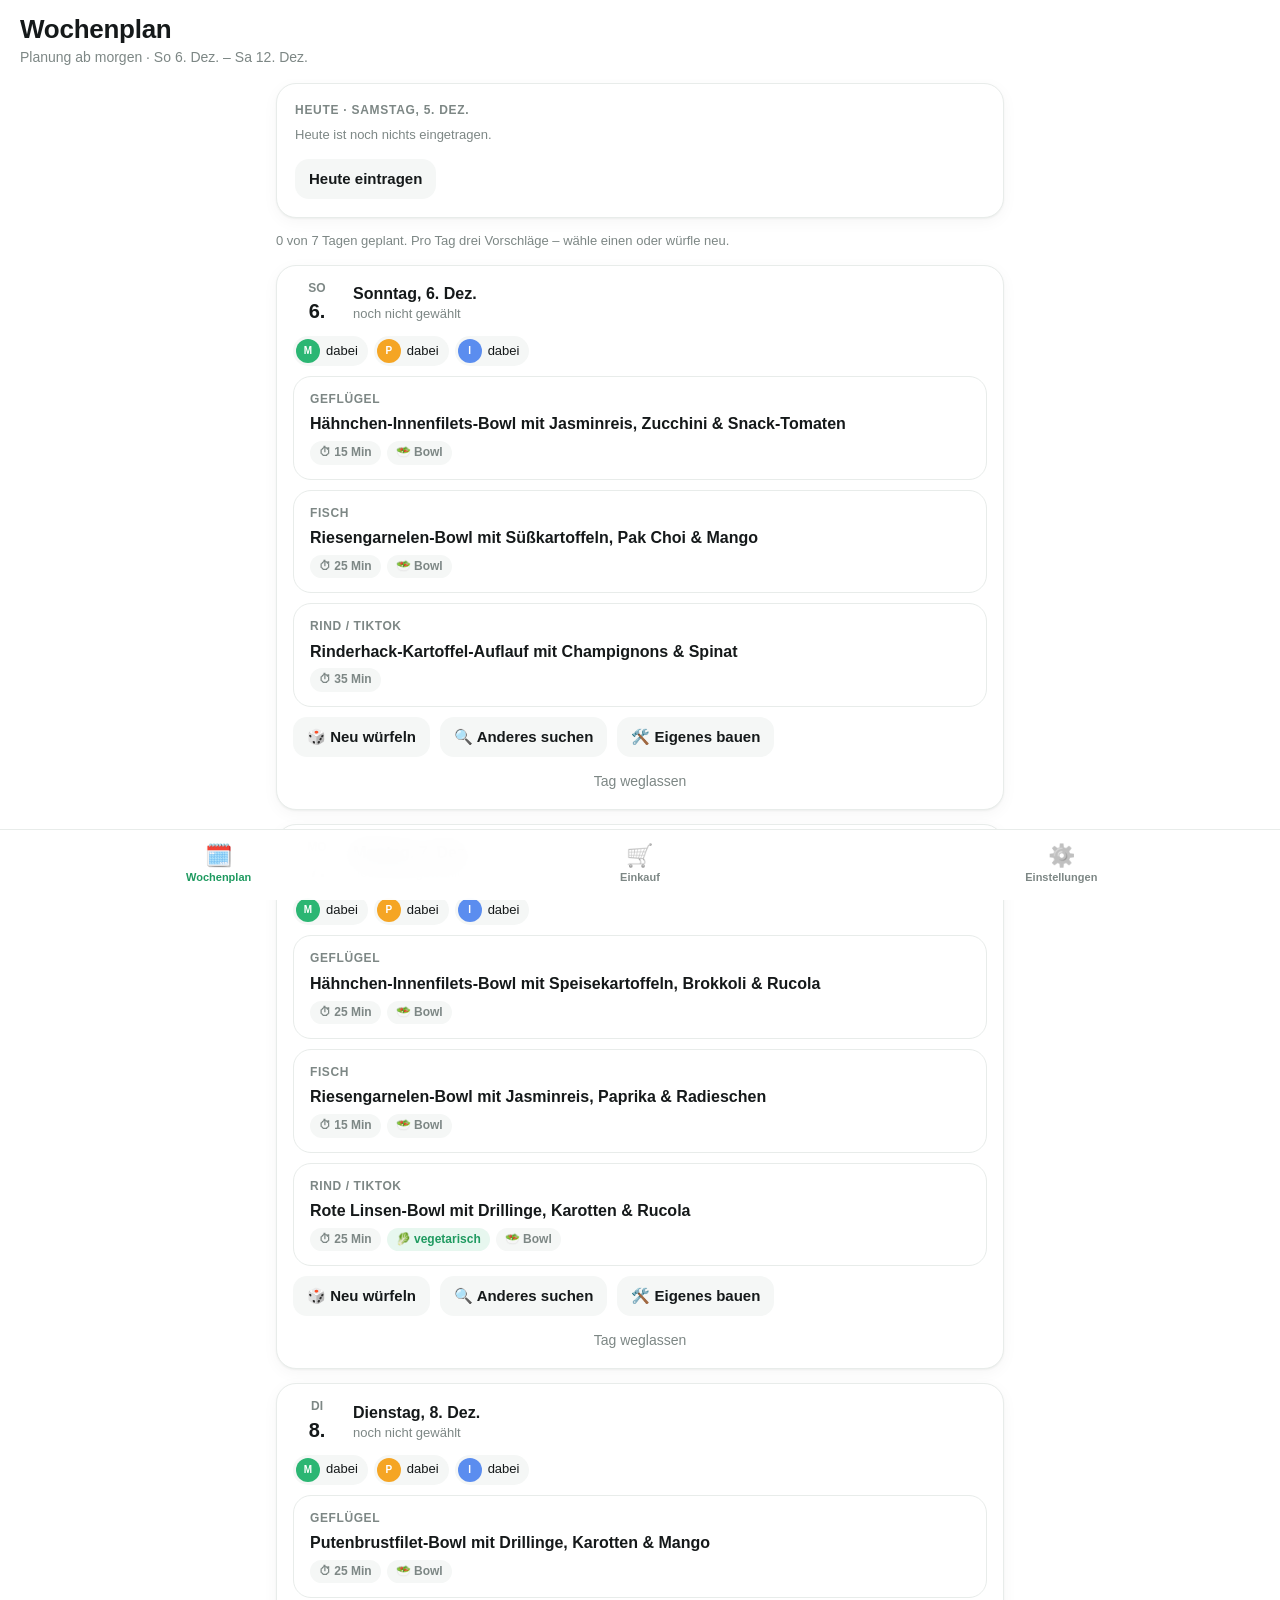
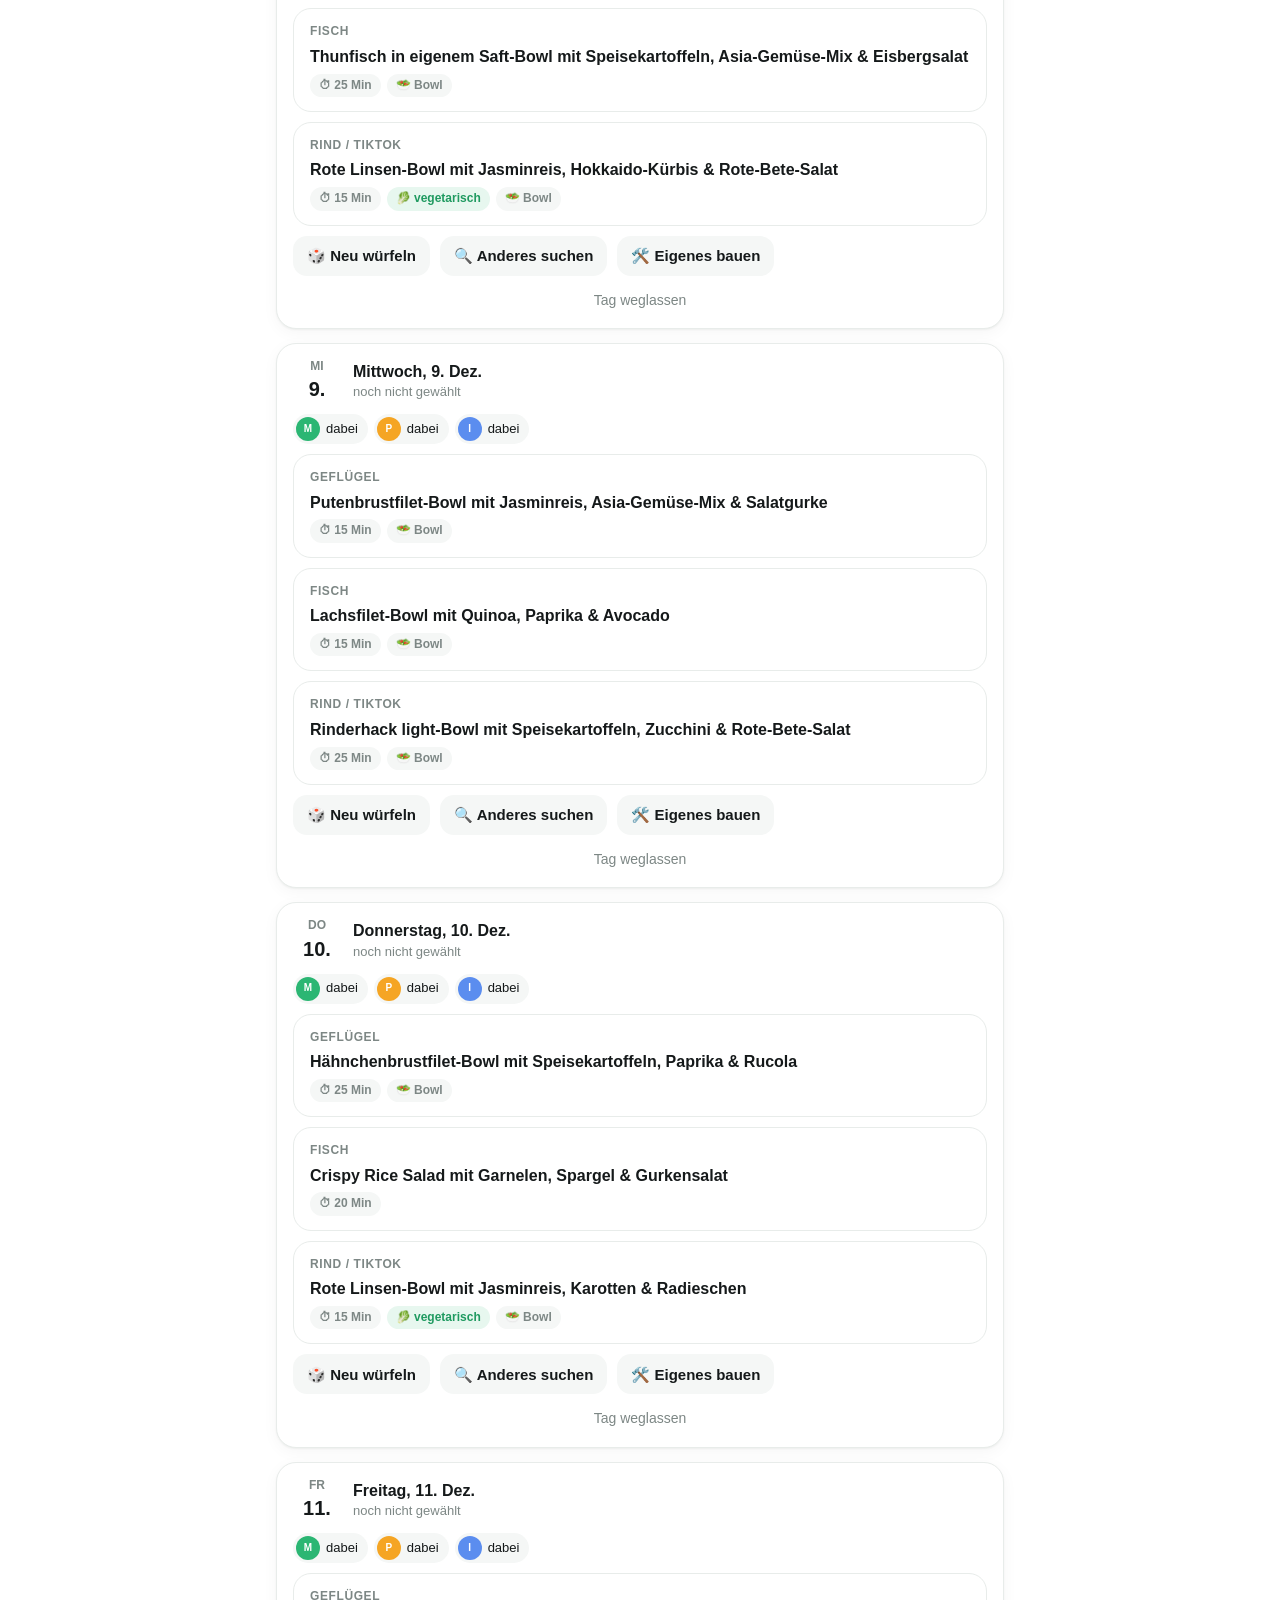
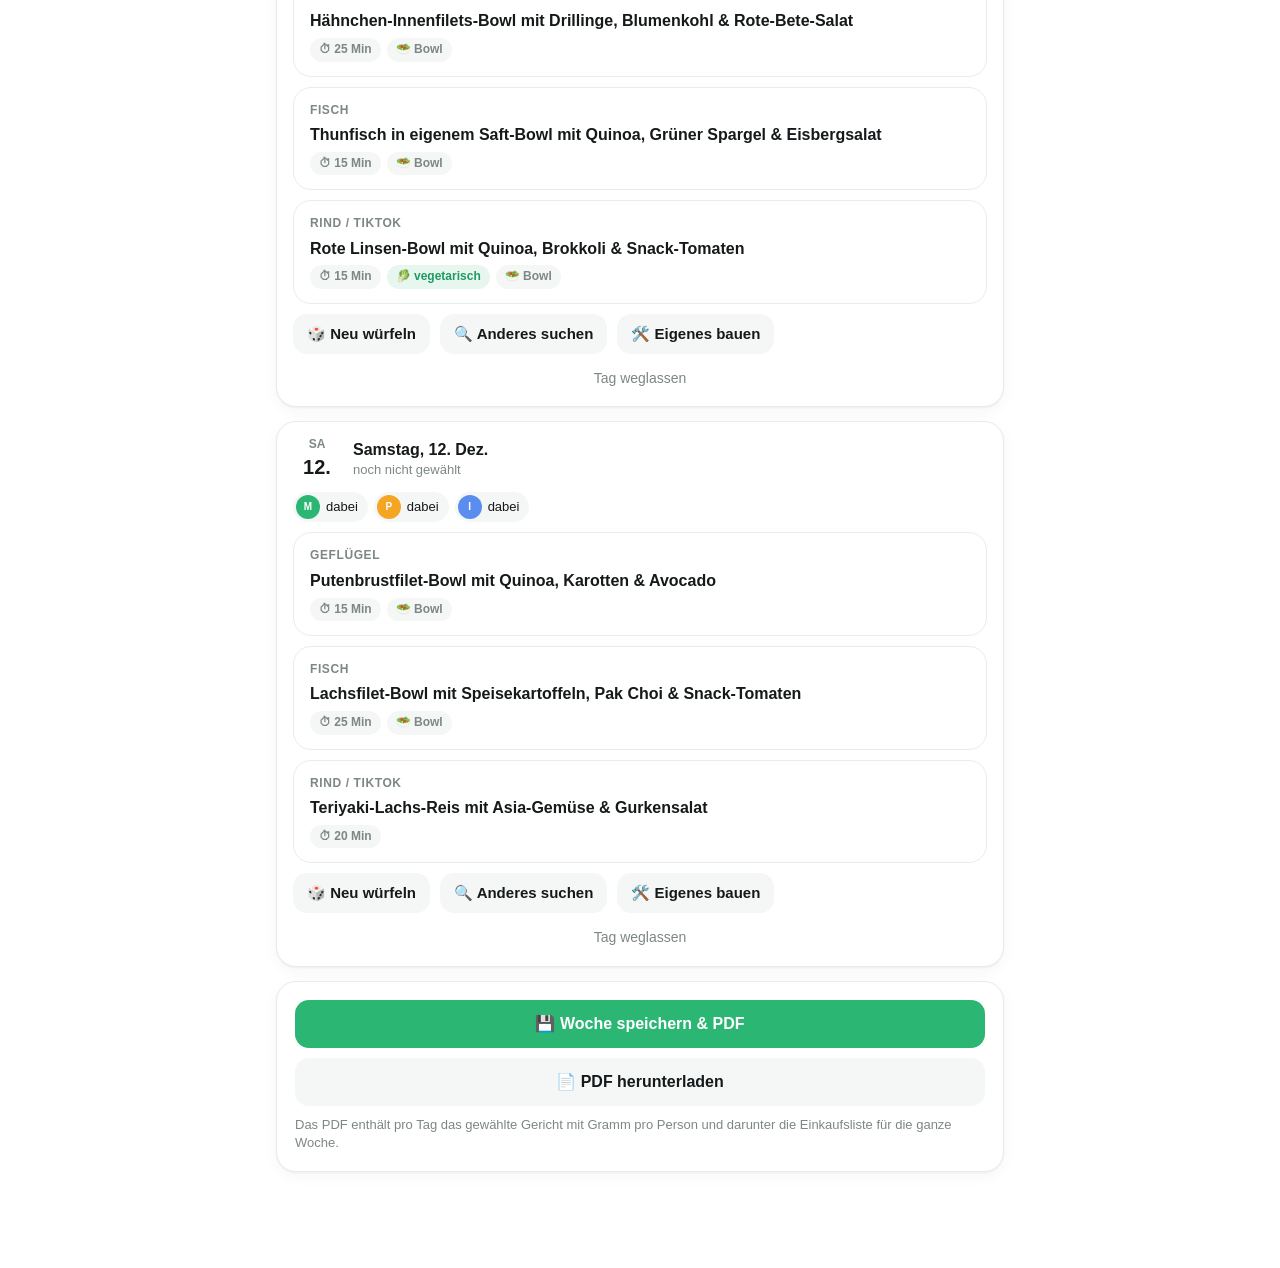
==== commit 08ad8e0d: "Tofu, Kichererbsen, Eier, Quark, Skyr und Edamame nicht mehr als Hauptprotein; Mengen plausibel" ====
--- a/mensa-app-ipad.html
+++ b/mensa-app-ipad.html
@@ -650,8 +650,8 @@
   lidlItem('schwein', 'Schweinefilet', 'Metzgerfrisch', 'fleisch', 'ganzjaehrig', ['protein'], ['schwein'], 120, 21, 0.3, 3.5, 500, '500 g Schweinefilet'),
 
   /* ---------- Kühlregal ---------- */
-  lidlItem('skyr', 'Skyr Natur', 'Milbona', 'kuehl', 'ganzjaehrig', ['protein', 'extra'], ['vegetarisch'], 63, 11, 4, 0.2, 500, '500 g Milbona Skyr'),
-  lidlItem('huettenkaese', 'Hüttenkäse', 'Milbona', 'kuehl', 'ganzjaehrig', ['protein', 'extra'], ['vegetarisch'], 98, 11.5, 3.4, 4.3, 200, '200 g Milbona Hüttenkäse'),
+  lidlItem('skyr', 'Skyr Natur', 'Milbona', 'kuehl', 'ganzjaehrig', ['extra'], ['vegetarisch'], 63, 11, 4, 0.2, 500, '500 g Milbona Skyr'),
+  lidlItem('huettenkaese', 'Hüttenkäse', 'Milbona', 'kuehl', 'ganzjaehrig', ['extra'], ['vegetarisch'], 98, 11.5, 3.4, 4.3, 200, '200 g Milbona Hüttenkäse'),
   lidlItem('feta', 'Feta light', 'Milbona', 'kuehl', 'ganzjaehrig', ['extra'], ['vegetarisch'], 170, 15, 3, 13, 200, '200 g Milbona Feta light'),
   lidlItem('gnocchi', 'Gnocchi', 'Chef Select', 'kuehl', 'ganzjaehrig', ['carb'], ['weizen'], 150, 4, 30, 1, 500, '500 g Chef Select Gnocchi'),
 
@@ -727,21 +727,21 @@
   lidlItem('seelachs', 'Seelachsfilet', 'Ocean Sea', 'fleisch', 'ganzjaehrig', ['protein'], ['fisch'], 90, 19, 0, 1.2, 300, '300 g Ocean Sea Seelachs'),
 
   /* ---------- Kühlregal ---------- */
-  lidlItem('quark', 'Magerquark', 'Milbona', 'kuehl', 'ganzjaehrig', ['protein', 'extra'], ['vegetarisch'], 67, 12, 4, 0.2, 500, '500 g Milbona Magerquark'),
+  lidlItem('quark', 'Magerquark', 'Milbona', 'kuehl', 'ganzjaehrig', ['extra'], ['vegetarisch'], 67, 12, 4, 0.2, 500, '500 g Milbona Magerquark'),
   lidlItem('mozzarella_light', 'Mozzarella light', 'Milbona', 'kuehl', 'ganzjaehrig', ['extra'], ['vegetarisch'], 170, 22, 1, 9, 125, '125 g Mozzarella light'),
   lidlItem('frischkaese_light', 'Frischkäse light', 'Milbona', 'kuehl', 'ganzjaehrig', ['extra'], ['vegetarisch'], 110, 9, 4, 8, 200, '200 g Frischkäse light'),
   lidlItem('schmand_light', 'Schmand light', 'Milbona', 'kuehl', 'ganzjaehrig', ['extra'], ['vegetarisch'], 120, 4, 4, 11, 200, '200 g Schmand light'),
-  lidlItem('eier', 'Eier (Bodenhaltung)', '', 'kuehl', 'ganzjaehrig', ['protein'], ['vegetarisch'], 143, 12.6, 0.7, 9.5, 630, '10 Eier (ca. 630 g)'),
+  lidlItem('eier', 'Eier (Bodenhaltung)', '', 'kuehl', 'ganzjaehrig', ['extra'], ['vegetarisch'], 143, 12.6, 0.7, 9.5, 630, '10 Eier (ca. 630 g)'),
   lidlItem('parmesan', 'Parmesan (gerieben)', 'Deluxe', 'kuehl', 'ganzjaehrig', ['extra'], ['vegetarisch'], 392, 36, 0, 27, 150, '150 g Parmesan'),
-  lidlItem('tofu', 'Tofu natur', 'Vantastic', 'kuehl', 'ganzjaehrig', ['protein'], ['vegetarisch'], 76, 8, 1, 4.8, 200, '200 g Tofu natur'),
+  lidlItem('tofu', 'Tofu natur', 'Vantastic', 'kuehl', 'ganzjaehrig', ['extra'], ['vegetarisch'], 76, 8, 1, 4.8, 200, '200 g Tofu natur'),
 
   /* ---------- Tiefkühltruhe ---------- */
-  lidlItem('edamame', 'Edamame (TK)', 'Freshona', 'tk', 'ganzjaehrig', ['protein', 'veggie'], ['vegetarisch'], 121, 11.9, 8.9, 5.2, 400, '400 g Freshona Edamame'),
+  lidlItem('edamame', 'Edamame (TK)', 'Freshona', 'tk', 'ganzjaehrig', ['veggie', 'extra'], ['vegetarisch'], 121, 11.9, 8.9, 5.2, 400, '400 g Freshona Edamame'),
   lidlItem('erbsen_tk', 'Erbsen (TK)', 'Freshona', 'tk', 'ganzjaehrig', ['veggie'], [], 81, 5.4, 14, 0.4, 400, '400 g Freshona Erbsen'),
 
   /* ---------- Trockensortiment & Dosen ---------- */
-  lidlItem('kichererbsen', 'Kichererbsen (Dose, Abtropfgewicht)', 'Golden Sun', 'trocken', 'ganzjaehrig', ['protein', 'extra'], ['vegetarisch'], 120, 7, 15, 2.5, 240, '240 g Golden Sun Kichererbsen'),
-  lidlItem('kidneybohnen', 'Kidneybohnen (Dose, Abtropfgewicht)', 'Golden Sun', 'trocken', 'ganzjaehrig', ['protein', 'extra'], ['vegetarisch'], 110, 7.5, 15, 0.7, 240, '240 g Golden Sun Kidneybohnen'),
+  lidlItem('kichererbsen', 'Kichererbsen (Dose, Abtropfgewicht)', 'Golden Sun', 'trocken', 'ganzjaehrig', ['extra'], ['vegetarisch'], 120, 7, 15, 2.5, 240, '240 g Golden Sun Kichererbsen'),
+  lidlItem('kidneybohnen', 'Kidneybohnen (Dose, Abtropfgewicht)', 'Golden Sun', 'trocken', 'ganzjaehrig', ['extra'], ['vegetarisch'], 110, 7.5, 15, 0.7, 240, '240 g Golden Sun Kidneybohnen'),
   lidlItem('thunfisch', 'Thunfisch in eigenem Saft (Abtropfgewicht)', 'Ocean Sea', 'trocken', 'ganzjaehrig', ['protein'], ['fisch'], 100, 22, 0, 1, 160, '160 g Ocean Sea Thunfisch'),
   lidlItem('mais_dose', 'Mais (Dose, Abtropfgewicht)', 'Golden Sun', 'trocken', 'ganzjaehrig', ['veggie', 'extra'], [], 90, 3.3, 19, 1.5, 285, '285 g Golden Sun Mais'),
   lidlItem('penne', 'Penne (Hartweizen)', 'Golden Sun', 'trocken', 'ganzjaehrig', ['carb'], ['weizen'], 350, 12, 70, 1.5, 500, '500 g Golden Sun Penne'),
@@ -1400,8 +1400,8 @@
     ]
   }),
   R({
-    id: 'r47', t: 'Veggie-Curry mit Kichererbsen, Spinat & Tofu',
-    cat: 'tiktok', s: 'all', prep: 25, p: 'tofu',
+    id: 'r47', t: 'Veggie-Curry mit Linsen, Kichererbsen & Spinat',
+    cat: 'tiktok', s: 'all', prep: 25, p: 'linsen',
     carb: ['reis', 100], veg: ['spinat', 150], salad: ['pak_choi', 60],
     extras: [['kokosmilch', 80], ['currypaste', 15], ['kichererbsen', 60]],
     steps: [
@@ -1412,8 +1412,8 @@
     ]
   }),
   R({
-    id: 'r48', t: 'Asia-Tofu-Wok mit Pak Choi, Sojasprossen & Sojasauce',
-    cat: 'tiktok', s: 'all', prep: 15, p: 'tofu',
+    id: 'r48', t: 'Asia-Linsen-Wok mit Pak Choi, Sojasprossen & Sojasauce',
+    cat: 'tiktok', s: 'all', prep: 15, p: 'linsen',
     carb: ['reisnudeln', 100], veg: ['asia_tk', 150], salad: ['gurke', 60],
     extras: [['sojasauce', 20], ['sojasprossen', 100]],
     steps: [
@@ -1520,8 +1520,8 @@
     ]
   }),
   R({
-    id: 'r57', t: 'Frühlings-Erbsen-Omelett mit Schmand & Radieschen',
-    cat: 'tiktok', s: 'fruehling_sommer', prep: 15, p: 'eier',
+    id: 'r57', t: 'Frühlings-Erbsen-Pfanne mit Pute, Schmand & Radieschen',
+    cat: 'tiktok', s: 'fruehling_sommer', prep: 15, p: 'putenbrust',
     carb: ['drillinge', 150], veg: ['erbsen_tk', 150], salad: ['radieschen', 60],
     extras: [['schmand_light', 40]],
     steps: [
@@ -1567,7 +1567,7 @@
    Lädt NACH recipes_extra.js.
    ========================================================================== */
 
-const BOWL_PROTEINS = ['huhn_innen', 'huhn_brust', 'putenbrust', 'lachs', 'garnele', 'hack', 'tofu', 'kichererbsen', 'thunfisch', 'linsen', 'edamame'];
+const BOWL_PROTEINS = ['huhn_innen', 'huhn_brust', 'putenbrust', 'lachs', 'garnele', 'hack', 'thunfisch', 'linsen'];
 const BOWL_CARBS = ['reis', 'quinoa', 'reisnudeln', 'kartoffel', 'drillinge', 'suesskartoffel'];
 const BOWL_VEGS = ['brokkoli', 'paprika', 'zucchini', 'spinat', 'karotten', 'blumenkohl', 'asia_tk', 'pak_choi', 'rosenkohl', 'spargel', 'kohlrabi', 'aubergine', 'mais_dose', 'erbsen_tk', 'kuerbis_hokkaido'];
 const BOWL_SALADS = ['avocado', 'gurke', 'tomaten', 'rucola', 'eisberg', 'rote_bete', 'radieschen', 'mango', 'krautsalat'];
